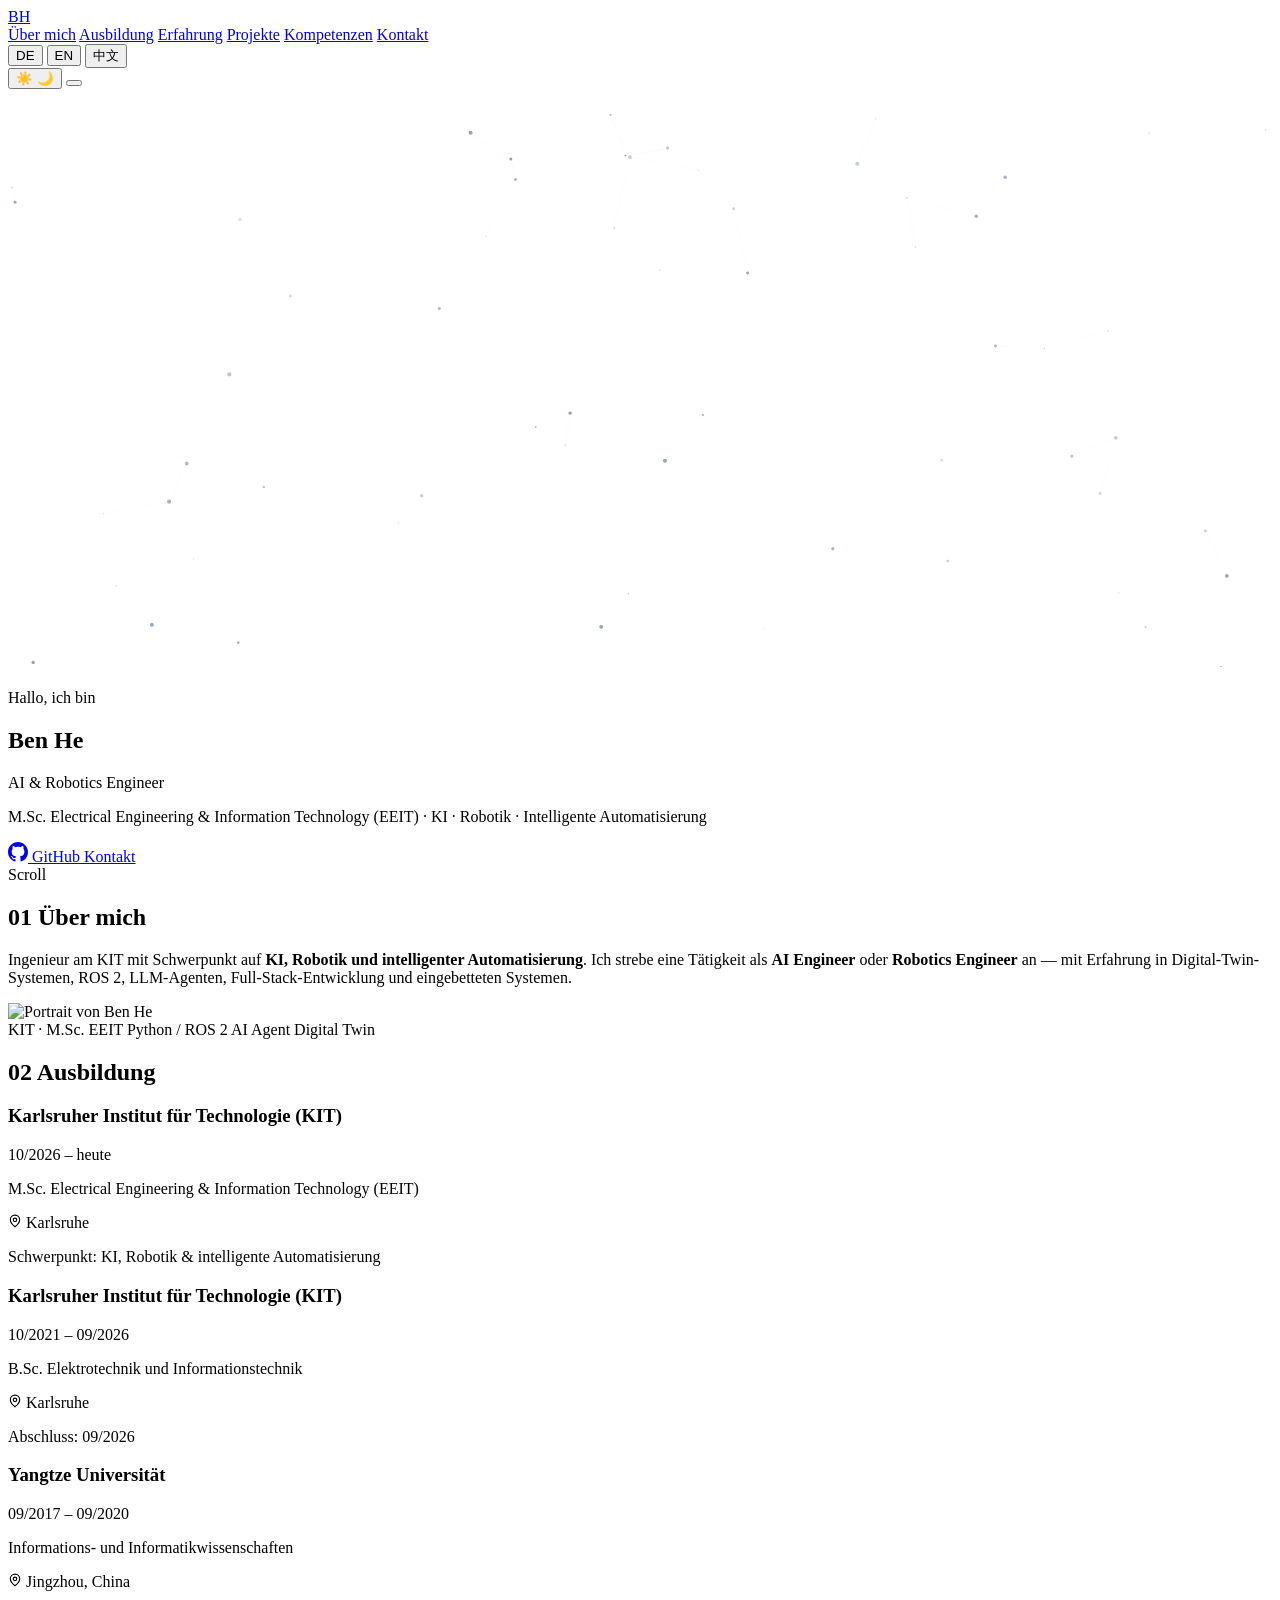
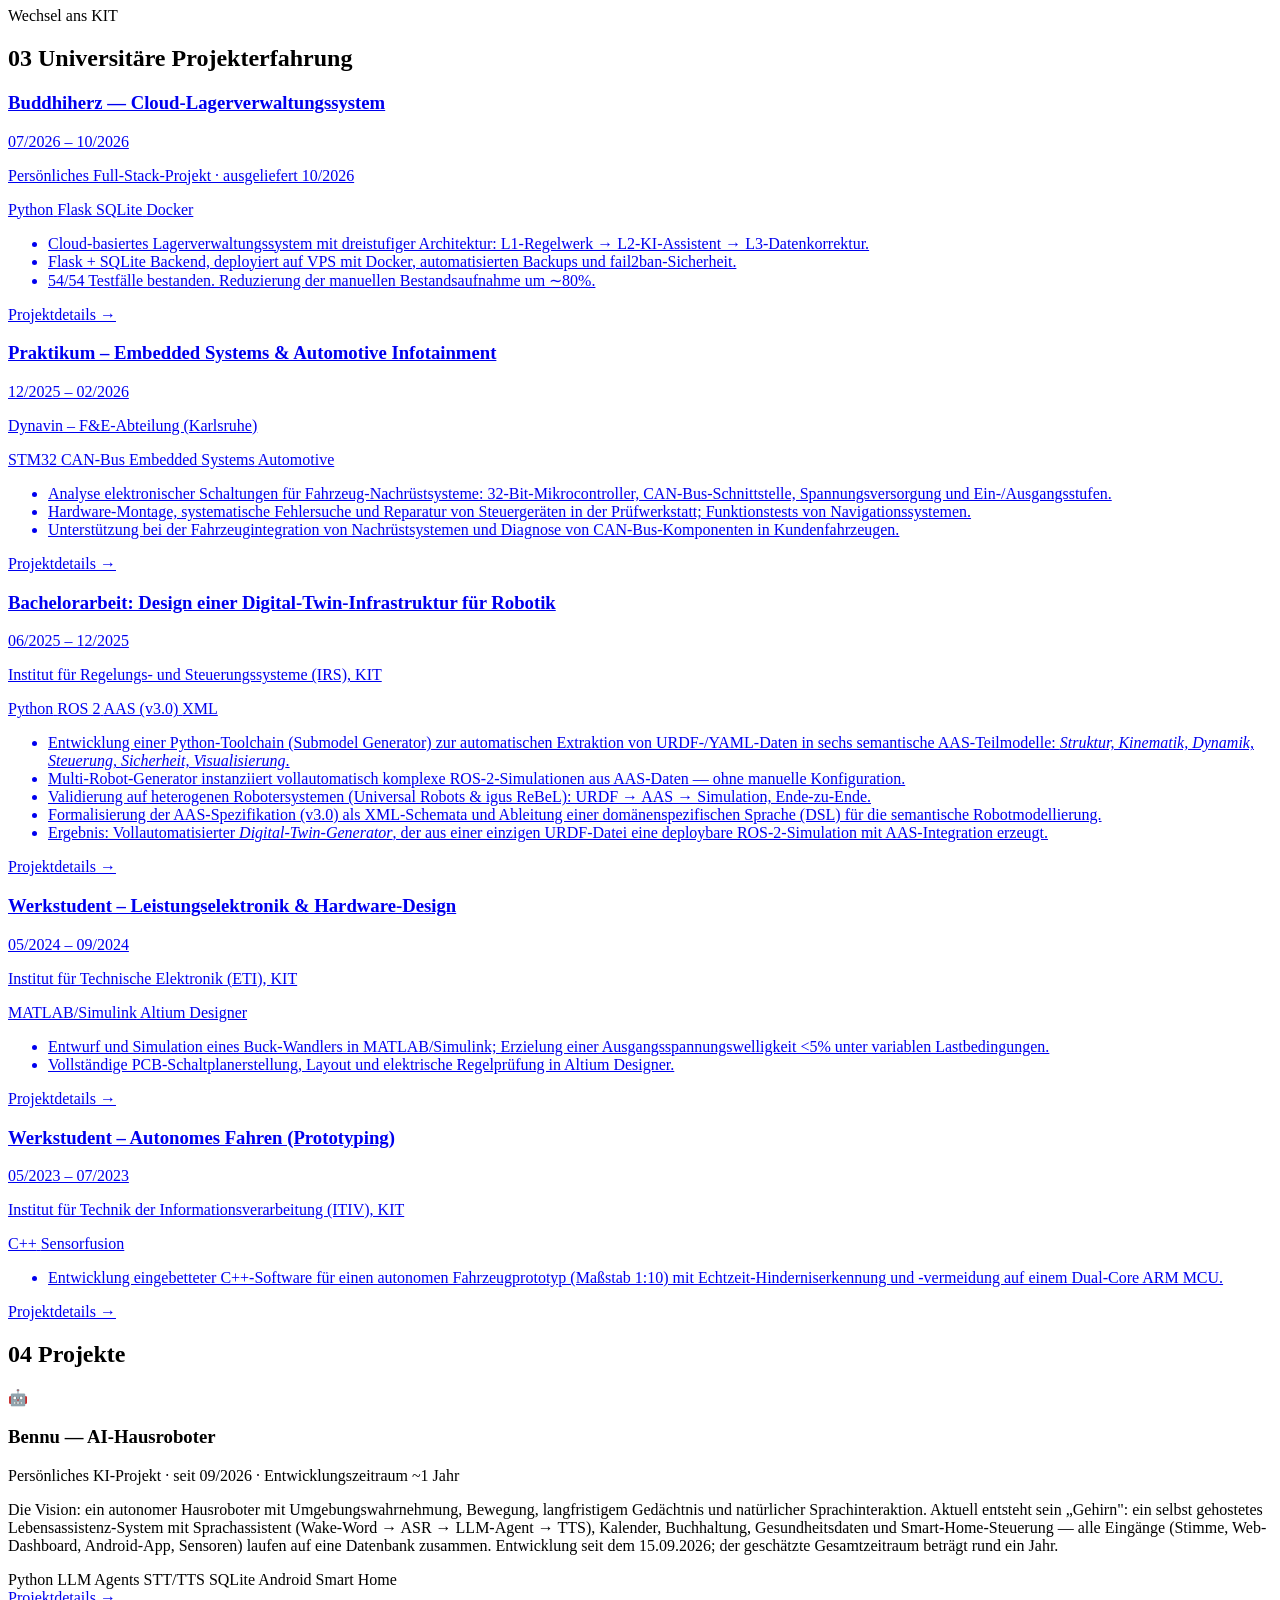
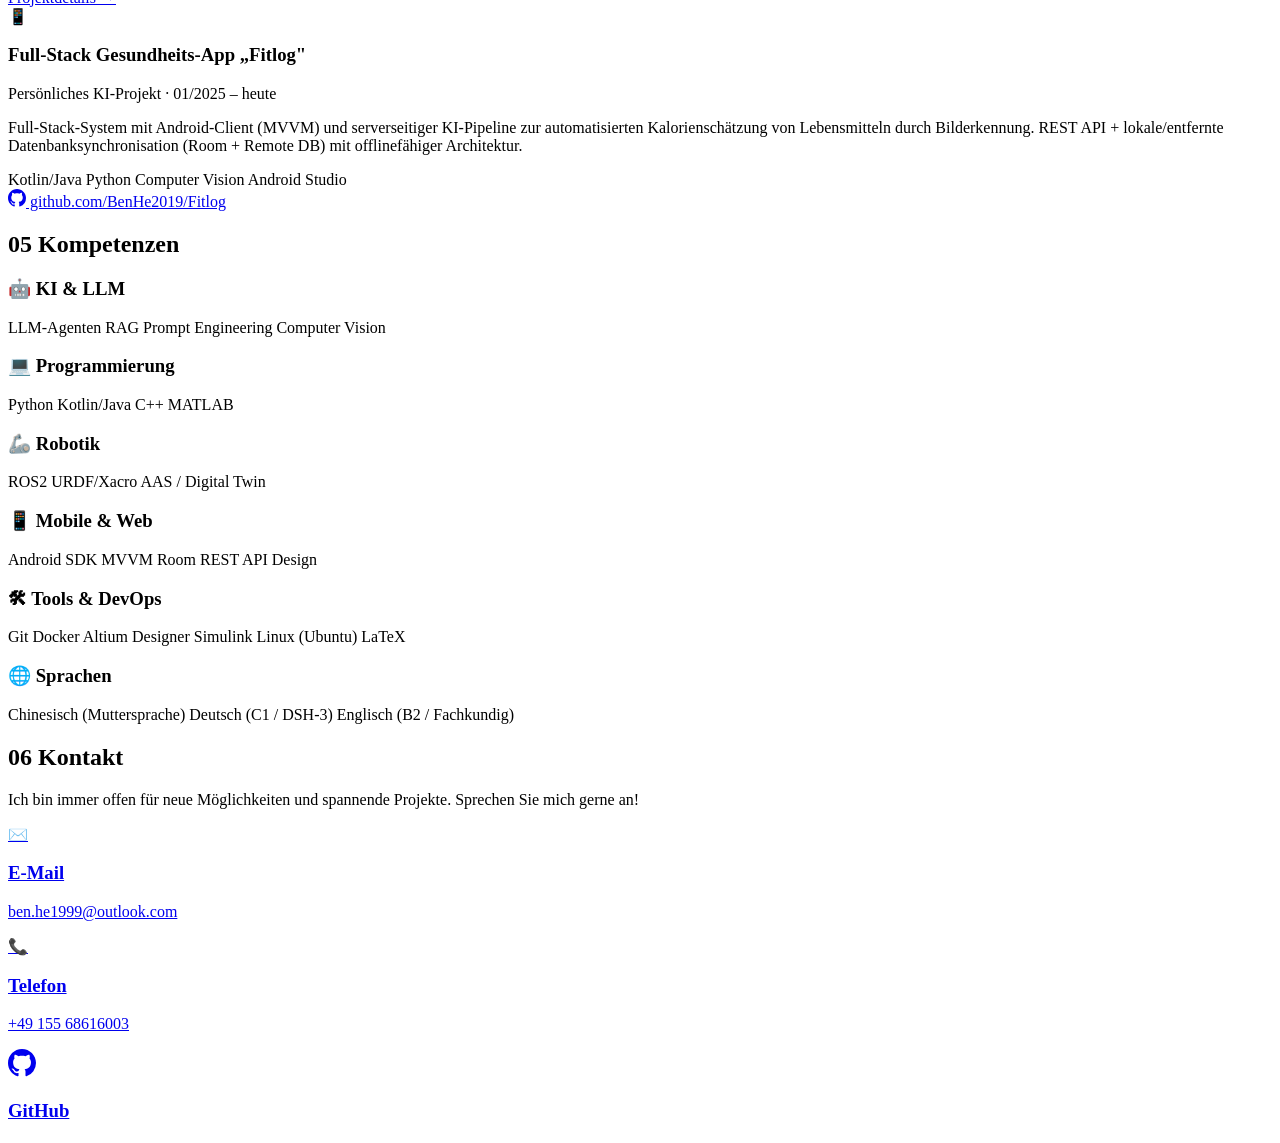
==== index.html @ b2108049 "feat: add Bennu detail page; embed diagrams as inline SVG (drop PNGs), tighten DE/EN labels" ====
<!DOCTYPE html>
<html lang="de" data-theme="light">
<head>
  <meta charset="UTF-8">
  <meta name="viewport" content="width=device-width, initial-scale=1.0">
  <meta name="description" data-i18n="meta-desc" content="Ben He — AI Engineer & Robotics Engineer. Elektrotechnik-Student am KIT mit Schwerpunkt auf KI, Robotik und intelligenter Automatisierung.">
  <title>Ben He | Portfolio</title>
  <link rel="icon" type="image/svg+xml" href="favicon.svg">
  <link rel="stylesheet" href="styles.css">
  <link rel="preconnect" href="https://fonts.googleapis.com">
  <link rel="preconnect" href="https://fonts.gstatic.com" crossorigin>
  <link href="https://fonts.googleapis.com/css2?family=Inter:wght@400;500;600;700;800&display=swap" rel="stylesheet">
</head>
<body>

  <!-- Scroll Progress Bar -->
  <div class="scroll-progress" id="scrollProgress" aria-hidden="true"></div>

  <!-- Navigation -->
  <header class="navbar" id="navbar" role="banner">
    <div class="container nav-container">
      <a href="#hero" class="nav-logo" data-i18n-aria="nav-home" aria-label="Zur Startseite">BH</a>
      <nav class="nav-links" id="navLinks" role="navigation" data-i18n-aria="nav-main" aria-label="Hauptnavigation">
        <a href="#about" data-section="about" data-i18n="nav-about">Über mich</a>
        <a href="#education" data-section="education" data-i18n="nav-edu">Ausbildung</a>
        <a href="#experience" data-section="experience" data-i18n="nav-exp">Erfahrung</a>
        <a href="#projects" data-section="projects" data-i18n="nav-proj">Projekte</a>
        <a href="#skills" data-section="skills" data-i18n="nav-skills">Kompetenzen</a>
        <a href="#contact" data-section="contact" data-i18n="nav-contact">Kontakt</a>
      </nav>
      <div class="nav-actions">
        <div class="lang-switcher" id="langSwitcher" role="radiogroup" aria-label="Sprache wählen">
          <button class="lang-option active" data-lang="de" aria-checked="true" role="radio">DE</button>
          <button class="lang-option" data-lang="en" aria-checked="false" role="radio">EN</button>
          <button class="lang-option" data-lang="zh" aria-checked="false" role="radio">中文</button>
        </div>
        <button class="theme-toggle" id="themeToggle" data-i18n-aria="theme-switch" aria-label="Design umschalten" title="Hell/Dunkel Modus">
          <span class="theme-icon-light">☀️</span>
          <span class="theme-icon-dark">🌙</span>
        </button>
        <button class="hamburger" id="hamburger" data-i18n-aria="menu-open" aria-label="Menü öffnen" aria-expanded="false">
          <span></span>
          <span></span>
          <span></span>
        </button>
      </div>
    </div>
  </header>

  <main>
    <!-- Hero Section -->
    <section class="hero" id="hero">
      <canvas class="hero-particles" id="heroParticles" aria-hidden="true"></canvas>
      <div class="hero-bg-gradient" aria-hidden="true"></div>
      <div class="container hero-content">
        <p class="hero-greeting" data-i18n="hero-greeting">Hallo, ich bin</p>
        <h1 class="hero-name">Ben He</h1>
        <p class="hero-title" id="heroTitle"></p>
        <p class="hero-subtitle" data-i18n="hero-subtitle">M.Sc. Electrical Engineering &amp; Information Technology (EEIT) · KI · Robotik · Intelligente Automatisierung</p>
        <div class="hero-cta">
          <a href="https://github.com/BenHe2019" target="_blank" rel="noopener" class="btn btn-primary">
            <svg class="btn-icon" width="20" height="20" viewBox="0 0 24 24" fill="currentColor"><path d="M12 0C5.37 0 0 5.37 0 12c0 5.31 3.435 9.795 8.205 11.385.6.105.825-.255.825-.57 0-.285-.015-1.23-.015-2.235-3.015.555-3.795-.735-4.035-1.41-.135-.345-.72-1.41-1.23-1.695-.42-.225-1.02-.78-.015-.795.945-.015 1.62.87 1.845 1.23 1.08 1.815 2.805 1.305 3.495.99.105-.78.42-1.305.765-1.605-2.67-.3-5.46-1.335-5.46-5.925 0-1.305.465-2.385 1.23-3.225-.12-.3-.54-1.53.12-3.18 0 0 1.005-.315 3.3 1.23.96-.27 1.98-.405 3-.405s2.04.135 3 .405c2.295-1.56 3.3-1.23 3.3-1.23.66 1.65.24 2.88.12 3.18.765.84 1.23 1.905 1.23 3.225 0 4.605-2.805 5.625-5.475 5.925.435.375.81 1.095.81 2.22 0 1.605-.015 2.895-.015 3.3 0 .315.225.69.825.57A12.02 12.02 0 0 0 24 12c0-6.63-5.37-12-12-12z"/></svg>
            GitHub
          </a>
          <a href="#contact" class="btn btn-outline" data-i18n="hero-cta">Kontakt</a>
        </div>
      </div>
      <div class="hero-scroll" aria-hidden="true">
        <span data-i18n="scroll">Scroll</span>
        <div class="scroll-indicator"></div>
      </div>
      <!-- smooth fade into the next section -->
      <div class="hero-fade" aria-hidden="true"></div>
    </section>

    <!-- About Section -->
    <section class="section" id="about">
      <div class="container">
        <h2 class="section-title"><span class="section-num">01</span> <span data-i18n="about-title">Über mich</span></h2>
        <div class="about-layout">
          <div class="about-content">
            <p data-i18n="about-text">
              Ingenieur am KIT mit Schwerpunkt auf
              <strong>KI, Robotik und intelligenter Automatisierung</strong>.
              Ich strebe eine Tätigkeit als <strong>AI Engineer</strong> oder <strong>Robotics Engineer</strong> an —
              mit Erfahrung in LLM-basierten Anwendungen, Computer Vision, ROS&nbsp;2 und Digital-Twin-Systemen.
            </p>
          </div>
          <aside class="about-photo-card" data-i18n-aria="about-photo" aria-label="Persönliche Vorstellung">
            <div class="photo-frame">
              <picture><source srcset="portrait.webp" type="image/webp"><img src="portrait.jpg" data-i18n-alt="portrait-alt" alt="Portrait von Ben He"></picture>
            </div>
            <div class="about-badges">
              <span class="tag tag-skill">KIT · M.Sc. EEIT</span>
              <span class="tag tag-skill">Python / ROS 2</span>
              <span class="tag tag-skill">AI Agent</span>
              <span class="tag tag-skill">Digital Twin</span>
            </div>
          </aside>
        </div>
      </div>
    </section>

    <!-- Education Section -->
    <section class="section section-alt" id="education">
      <div class="container">
        <h2 class="section-title"><span class="section-num">02</span> <span data-i18n="edu-title">Ausbildung</span></h2>
        <div class="timeline">
          <div class="timeline-item">
            <div class="timeline-marker"></div>
            <div class="timeline-card">
              <div class="timeline-header">
                <h3>Karlsruher Institut für Technologie (KIT)</h3>
                <span class="timeline-date">10/2026 – heute</span>
              </div>
              <p class="timeline-subtitle" data-i18n="edu-kit-msc-degree">M.Sc. Electrical Engineering &amp; Information Technology (EEIT)</p>
              <p class="timeline-location"><svg class="loc-pin" width="14" height="14" viewBox="0 0 24 24" fill="none" stroke="currentColor" stroke-width="2" stroke-linecap="round" stroke-linejoin="round" aria-hidden="true"><path d="M20 10c0 6-8 12-8 12s-8-6-8-12a8 8 0 0 1 16 0Z"/><circle cx="12" cy="10" r="3"/></svg> Karlsruhe</p>
              <p class="timeline-note" data-i18n="edu-kit-msc-note">Schwerpunkt: KI, Robotik &amp; intelligente Automatisierung</p>
            </div>
          </div>
          <div class="timeline-item">
            <div class="timeline-marker"></div>
            <div class="timeline-card">
              <div class="timeline-header">
                <h3>Karlsruher Institut für Technologie (KIT)</h3>
                <span class="timeline-date">10/2021 – 09/2026</span>
              </div>
              <p class="timeline-subtitle" data-i18n="edu-kit-degree">B.Sc. Elektrotechnik und Informationstechnik</p>
              <p class="timeline-location"><svg class="loc-pin" width="14" height="14" viewBox="0 0 24 24" fill="none" stroke="currentColor" stroke-width="2" stroke-linecap="round" stroke-linejoin="round" aria-hidden="true"><path d="M20 10c0 6-8 12-8 12s-8-6-8-12a8 8 0 0 1 16 0Z"/><circle cx="12" cy="10" r="3"/></svg> Karlsruhe</p>
              <p class="timeline-note" data-i18n="edu-kit-note">Abschluss: 09/2026</p>
            </div>
          </div>
          <div class="timeline-item">
            <div class="timeline-marker"></div>
            <div class="timeline-card">
              <div class="timeline-header">
                <h3>Yangtze Universität</h3>
                <span class="timeline-date">09/2017 – 09/2020</span>
              </div>
              <p class="timeline-subtitle" data-i18n="edu-yz-degree">Informations- und Informatikwissenschaften</p>
              <p class="timeline-location"><svg class="loc-pin" width="14" height="14" viewBox="0 0 24 24" fill="none" stroke="currentColor" stroke-width="2" stroke-linecap="round" stroke-linejoin="round" aria-hidden="true"><path d="M20 10c0 6-8 12-8 12s-8-6-8-12a8 8 0 0 1 16 0Z"/><circle cx="12" cy="10" r="3"/></svg> Jingzhou, China</p>
              <p class="timeline-note" data-i18n="edu-yz-note">Wechsel ans KIT</p>
            </div>
          </div>
        </div>
      </div>
    </section>

    <!-- Experience Section -->
    <section class="section" id="experience">
      <div class="container">
        <h2 class="section-title"><span class="section-num">03</span> <span data-i18n="exp-title">Erfahrung</span></h2>
        <div class="exp-grid">
          <!-- Buddhiherz -->
          <article class="exp-card">
            <a href="buddhiherz.html" class="exp-card-link" aria-label="Buddhiherz Cloud-Lagerverwaltungssystem – Details">
            <div class="exp-card-header">
              <h3 data-i18n="exp-buddhiherz-title">Buddhiherz — Cloud-Lagerverwaltungssystem</h3>
              <span class="exp-date">07/2026 – 10/2026</span>
            </div>
            <p class="exp-company" data-i18n="exp-buddhiherz-company">Persönliches Full-Stack-Projekt · ausgeliefert 10/2026</p>
            <div class="exp-tags">
              <span class="tag">Python</span>
              <span class="tag">Flask</span>
              <span class="tag">SQLite</span>
              <span class="tag">Docker</span>
            </div>
            <ul class="exp-details">
              <li data-i18n="exp-buddhiherz-1">Cloud-basiertes Lagerverwaltungssystem mit dreistufiger Architektur: L1-Regelwerk → L2-KI-Assistent → L3-Datenkorrektur.</li>
              <li data-i18n="exp-buddhiherz-2">Flask + SQLite Backend, deployiert auf VPS mit Docker, automatisierten Backups und fail2ban-Sicherheit.</li>
              <li data-i18n="exp-buddhiherz-3">54/54 Testfälle bestanden. Reduzierung der manuellen Bestandsaufnahme um ∼80%.</li>
            </ul>
            <span class="exp-card-more" data-i18n="exp-buddhiherz-more">Projektdetails →</span>
            </a>
          </article>
          <!-- Praktikum Dynavin -->
          <article class="exp-card">
            <a href="praktikum.html" class="exp-card-link" aria-label="Praktikum: CAN-Bus-Interface für Fahrzeug-Infotainment – Details">
              <div class="exp-card-header">
                <h3 data-i18n="exp-praktikum-title">Praktikum – Embedded Systems &amp; Automotive Infotainment</h3>
                <span class="exp-date">12/2025 – 02/2026</span>
              </div>
              <p class="exp-company" data-i18n="exp-praktikum-company">Dynavin – F&amp;E-Abteilung (Karlsruhe)</p>
              <div class="exp-tags">
                <span class="tag">STM32</span>
                <span class="tag">CAN-Bus</span>
                <span class="tag">Embedded Systems</span>
                <span class="tag">Automotive</span>
              </div>
              <ul class="exp-details">
                <li data-i18n="exp-praktikum-1">Analyse elektronischer Schaltungen für Fahrzeug-Nachrüstsysteme: 32-Bit-Mikrocontroller, CAN-Bus-Schnittstelle, Spannungsversorgung und Ein-/Ausgangsstufen.</li>
                <li data-i18n="exp-praktikum-2">Hardware-Montage, systematische Fehlersuche und Reparatur von Steuergeräten in der Prüfwerkstatt; Funktionstests von Navigationssystemen.</li>
                <li data-i18n="exp-praktikum-3">Unterstützung bei der Fahrzeugintegration von Nachrüstsystemen und Diagnose von CAN-Bus-Komponenten in Kundenfahrzeugen.</li>
              </ul>
              <span class="exp-card-more" data-i18n="exp-praktikum-more">Projektdetails →</span>
            </a>
          </article>
          <!-- Bachelor Thesis -->
          <article class="exp-card">
            <a href="bachelorarbeit.html" class="exp-card-link" aria-label="Bachelorarbeit: Digital-Twin-Infrastruktur – Details">
              <div class="exp-card-header">
                <h3 data-i18n="exp-thesis-title">Bachelorarbeit: Design einer Digital-Twin-Infrastruktur für Robotik</h3>
                <span class="exp-date">06/2025 – 12/2025</span>
              </div>
              <p class="exp-company">Institut für Regelungs- und Steuerungssysteme (IRS), KIT</p>
              <div class="exp-tags">
                <span class="tag">Python</span>
                <span class="tag">ROS 2</span>
                <span class="tag">AAS (v3.0)</span>
                <span class="tag">XML</span>
              </div>
              <ul class="exp-details">
                <li data-i18n="exp-thesis-1">Entwicklung einer Python-Toolchain (Submodel Generator) zur automatischen Extraktion von URDF-/YAML-Daten in sechs semantische AAS-Teilmodelle: <em>Struktur, Kinematik, Dynamik, Steuerung, Sicherheit, Visualisierung</em>.</li>
                <li data-i18n="exp-thesis-2">Multi-Robot-Generator instanziiert vollautomatisch komplexe ROS-2-Simulationen aus AAS-Daten — ohne manuelle Konfiguration.</li>
                <li data-i18n="exp-thesis-3">Validierung auf heterogenen Robotersystemen (Universal Robots &amp; igus ReBeL): URDF → AAS → Simulation, Ende-zu-Ende.</li>
                <li data-i18n="exp-thesis-4">Formalisierung der AAS-Spezifikation (v3.0) als XML-Schemata und Ableitung einer domänenspezifischen Sprache (DSL) für die semantische Robotmodellierung.</li>
                <li data-i18n="exp-thesis-5">Ergebnis: Vollautomatisierter <em>Digital-Twin-Generator</em>, der aus einer einzigen URDF-Datei eine deploybare ROS-2-Simulation mit AAS-Integration erzeugt.</li>
              </ul>
              <span class="exp-card-more" data-i18n="exp-thesis-more">Projektdetails →</span>
            </a>
          </article>
          <!-- ETI -->
          <article class="exp-card">
            <a href="power-electronics.html" class="exp-card-link" aria-label="Leistungselektronik & Hardware-Design – Details">
              <div class="exp-card-header">
                <h3 data-i18n="exp-eti-title">Werkstudent – Leistungselektronik &amp; Hardware-Design</h3>
                <span class="exp-date">05/2024 – 09/2024</span>
              </div>
              <p class="exp-company">Institut für Technische Elektronik (ETI), KIT</p>
              <div class="exp-tags">
                <span class="tag">MATLAB/Simulink</span>
                <span class="tag">Altium Designer</span>
              </div>
              <ul class="exp-details">
                <li data-i18n="exp-eti-1">Entwurf und Simulation eines Buck-Wandlers in MATLAB/Simulink; Erzielung einer Ausgangsspannungswelligkeit &lt;5% unter variablen Lastbedingungen.</li>
                <li data-i18n="exp-eti-2">Vollständige PCB-Schaltplanerstellung, Layout und elektrische Regelprüfung in Altium Designer.</li>
              </ul>
              <span class="exp-card-more" data-i18n="exp-eti-more">Projektdetails →</span>
            </a>
          </article>
          <!-- ITIV -->
          <article class="exp-card">
            <a href="pit-autopilot.html" class="exp-card-link" aria-label="Werkstudent – Autonomes Fahren (Prototyping) – Details">
              <div class="exp-card-header">
                <h3 data-i18n="exp-itiv-title">Werkstudent – Autonomes Fahren (Prototyping)</h3>
                <span class="exp-date">05/2023 – 07/2023</span>
              </div>
              <p class="exp-company">Institut für Technik der Informationsverarbeitung (ITIV), KIT</p>
              <div class="exp-tags">
                <span class="tag">C++</span>
                <span class="tag" data-i18n="exp-itiv-tag">Sensorfusion</span>
              </div>
              <ul class="exp-details">
                <li data-i18n="exp-itiv-1">Entwicklung eingebetteter C++-Software für einen autonomen Fahrzeugprototyp (Maßstab 1:10) mit Echtzeit-Hinderniserkennung und -vermeidung auf einem Dual-Core ARM MCU.</li>
              </ul>
              <span class="exp-card-more" data-i18n="exp-itiv-more">Projektdetails →</span>
            </a>
          </article>
        </div>
      </div>
    </section>

    <!-- Projects Section -->
    <section class="section section-alt" id="projects">
      <div class="container">
        <h2 class="section-title"><span class="section-num">04</span> <span data-i18n="proj-title">Projekte</span></h2>
        <div class="projects-grid">

          <article class="project-card">
            <div class="project-icon">🤖</div>
            <h3 data-i18n="proj-bennu-title">Bennu — AI-Hausroboter</h3>
            <p class="project-meta" data-i18n="proj-bennu-meta">Persönliches KI-Projekt · seit 09/2026 · Entwicklungszeitraum ~1 Jahr</p>
            <p class="project-desc" data-i18n="proj-bennu-desc">Die Vision: ein autonomer Hausroboter mit Umgebungswahrnehmung, Bewegung, langfristigem Gedächtnis und natürlicher Sprachinteraktion. Aktuell entsteht sein „Gehirn": ein selbst gehostetes Lebensassistenz-System mit Sprachassistent (Wake-Word → ASR → LLM-Agent → TTS), Kalender, Buchhaltung, Gesundheitsdaten und Smart-Home-Steuerung — alle Eingänge (Stimme, Web-Dashboard, Android-App, Sensoren) laufen auf eine Datenbank zusammen. Entwicklung seit dem 15.09.2026; der geschätzte Gesamtzeitraum beträgt rund ein Jahr.</p>
            <div class="project-tags">
              <span class="tag">Python</span>
              <span class="tag">LLM Agents</span>
              <span class="tag">STT/TTS</span>
              <span class="tag">SQLite</span>
              <span class="tag">Android</span>
              <span class="tag">Smart Home</span>
            </div>
            <a href="bennu.html" class="project-link">
              <span data-i18n="proj-bennu-more">Projektdetails →</span>
            </a>
          </article>

          <article class="project-card">
            <div class="project-icon">📱</div>
            <h3 data-i18n="proj-fitlog-title">Full-Stack Gesundheits-App „Fitlog"</h3>
            <p class="project-meta" data-i18n="proj-fitlog-meta">Persönliches KI-Projekt · 01/2025 – heute</p>
            <p class="project-desc" data-i18n="proj-fitlog-desc">Full-Stack-System mit Android-Client (MVVM) und serverseitiger KI-Pipeline zur automatisierten Kalorienschätzung von Lebensmitteln durch Bilderkennung. REST API + lokale/entfernte Datenbanksynchronisation (Room + Remote DB) mit offlinefähiger Architektur.</p>
            <div class="project-tags">
              <span class="tag">Kotlin/Java</span>
              <span class="tag">Python</span>
              <span class="tag">Computer Vision</span>
              <span class="tag">Android Studio</span>
            </div>
            <a href="https://github.com/BenHe2019/Fitlog" target="_blank" rel="noopener" class="project-link">
              <svg width="18" height="18" viewBox="0 0 24 24" fill="currentColor"><path d="M12 0C5.37 0 0 5.37 0 12c0 5.31 3.435 9.795 8.205 11.385.6.105.825-.255.825-.57 0-.285-.015-1.23-.015-2.235-3.015.555-3.795-.735-4.035-1.41-.135-.345-.72-1.41-1.23-1.695-.42-.225-1.02-.78-.015-.795.945-.015 1.62.87 1.845 1.23 1.08 1.815 2.805 1.305 3.495.99.105-.78.42-1.305.765-1.605-2.67-.3-5.46-1.335-5.46-5.925 0-1.305.465-2.385 1.23-3.225-.12-.3-.54-1.53.12-3.18 0 0 1.005-.315 3.3 1.23.96-.27 1.98-.405 3-.405s2.04.135 3 .405c2.295-1.56 3.3-1.23 3.3-1.23.66 1.65.24 2.88.12 3.18.765.84 1.23 1.905 1.23 3.225 0 4.605-2.805 5.625-5.475 5.925.435.375.81 1.095.81 2.22 0 1.605-.015 2.895-.015 3.3 0 .315.225.69.825.57A12.02 12.02 0 0 0 24 12c0-6.63-5.37-12-12-12z"/></svg>
              github.com/BenHe2019/Fitlog
            </a>
          </article>
        </div>
      </div>
    </section>

    <!-- Skills Section -->
    <section class="section" id="skills">
      <div class="container">
        <h2 class="section-title"><span class="section-num">05</span> <span data-i18n="skills-title">Kompetenzen</span></h2>
        <div class="skills-grid">
          <div class="skill-group">
            <h3 data-i18n="skills-ai">🤖 KI &amp; LLM</h3>
            <div class="skill-tags">
              <span class="tag tag-skill">LLM-Agenten</span>
              <span class="tag tag-skill">RAG</span>
              <span class="tag tag-skill">Prompt Engineering</span>
              <span class="tag tag-skill">Computer Vision</span>
            </div>
          </div>
          <div class="skill-group">
            <h3 data-i18n="skills-prog">💻 Programmierung</h3>
            <div class="skill-tags">
              <span class="tag tag-skill">Python</span>
              <span class="tag tag-skill">Kotlin/Java</span>
              <span class="tag tag-skill">C++</span>
              <span class="tag tag-skill">MATLAB</span>
            </div>
          </div>
          <div class="skill-group">
            <h3 data-i18n="skills-robo">🦾 Robotik</h3>
            <div class="skill-tags">
              <span class="tag tag-skill">ROS2</span>
              <span class="tag tag-skill">URDF/Xacro</span>
              <span class="tag tag-skill">AAS / Digital Twin</span>
            </div>
          </div>
          <div class="skill-group">
            <h3 data-i18n="skills-mobile">📱 Mobile &amp; Web</h3>
            <div class="skill-tags">
              <span class="tag tag-skill">Android SDK</span>
              <span class="tag tag-skill">MVVM</span>
              <span class="tag tag-skill">Room</span>
              <span class="tag tag-skill">REST API Design</span>
            </div>
          </div>
          <div class="skill-group">
            <h3 data-i18n="skills-tools">🛠 Tools &amp; DevOps</h3>
            <div class="skill-tags">
              <span class="tag tag-skill">Git</span>
              <span class="tag tag-skill">Docker</span>
              <span class="tag tag-skill">Altium Designer</span>
              <span class="tag tag-skill">Simulink</span>
              <span class="tag tag-skill">Linux (Ubuntu)</span>
              <span class="tag tag-skill">LaTeX</span>
            </div>
          </div>
          <div class="skill-group">
            <h3 data-i18n="skills-lang">🌐 Sprachen</h3>
            <div class="skill-tags">
              <span class="tag tag-skill" data-i18n="lang-zh">Chinesisch (Muttersprache)</span>
              <span class="tag tag-skill" data-i18n="lang-de">Deutsch (C1 / DSH-3)</span>
              <span class="tag tag-skill" data-i18n="lang-en">Englisch (B2 / Fachkundig)</span>
            </div>
          </div>
        </div>
      </div>
    </section>



    <!-- Contact Section -->
    <section class="section" id="contact">
      <div class="container">
        <h2 class="section-title"><span class="section-num">06</span> <span data-i18n="contact-title">Kontakt</span></h2>
        <p class="contact-intro" data-i18n="contact-intro">Ich bin immer offen für neue Möglichkeiten und spannende Projekte. Sprechen Sie mich gerne an!</p>
        <div class="contact-grid">
          <a href="mailto:ben.he1999@outlook.com" class="contact-card">
            <div class="contact-icon">✉️</div>
            <h3 data-i18n="contact-email">E-Mail</h3>
            <p>ben.he1999@outlook.com</p>
          </a>
          <a href="tel:+4915568616003" class="contact-card">
            <div class="contact-icon">📞</div>
            <h3 data-i18n="contact-phone">Telefon</h3>
            <p>+49 155 68616003</p>
          </a>
          <a href="https://github.com/BenHe2019" target="_blank" rel="noopener" class="contact-card">
            <div class="contact-icon">
              <svg width="28" height="28" viewBox="0 0 24 24" fill="currentColor"><path d="M12 0C5.37 0 0 5.37 0 12c0 5.31 3.435 9.795 8.205 11.385.6.105.825-.255.825-.57 0-.285-.015-1.23-.015-2.235-3.015.555-3.795-.735-4.035-1.41-.135-.345-.72-1.41-1.23-1.695-.42-.225-1.02-.78-.015-.795.945-.015 1.62.87 1.845 1.23 1.08 1.815 2.805 1.305 3.495.99.105-.78.42-1.305.765-1.605-2.67-.3-5.46-1.335-5.46-5.925 0-1.305.465-2.385 1.23-3.225-.12-.3-.54-1.53.12-3.18 0 0 1.005-.315 3.3 1.23.96-.27 1.98-.405 3-.405s2.04.135 3 .405c2.295-1.56 3.3-1.23 3.3-1.23.66 1.65.24 2.88.12 3.18.765.84 1.23 1.905 1.23 3.225 0 4.605-2.805 5.625-5.475 5.925.435.375.81 1.095.81 2.22 0 1.605-.015 2.895-.015 3.3 0 .315.225.69.825.57A12.02 12.02 0 0 0 24 12c0-6.63-5.37-12-12-12z"/></svg>
            </div>
            <h3>GitHub</h3>
            <p>github.com/BenHe2019</p>
          </a>
          <div class="contact-card">
            <div class="contact-icon"><svg width="26" height="26" viewBox="0 0 24 24" fill="none" stroke="currentColor" stroke-width="2" stroke-linecap="round" stroke-linejoin="round" aria-hidden="true"><path d="M20 10c0 6-8 12-8 12s-8-6-8-12a8 8 0 0 1 16 0Z"/><circle cx="12" cy="10" r="3"/></svg></div>
            <h3 data-i18n="contact-loc">Standort</h3>
            <p data-i18n="contact-loc-val">Karlsruhe, Deutschland</p>
          </div>
        </div>
      </div>
    </section>
  </main>

  <!-- Footer -->
  <footer class="footer">
    <div class="container footer-content">
      <p data-i18n="footer-text">&copy; 2026 Ben He. Alle Rechte vorbehalten.</p>
      <a href="#hero" class="back-to-top" data-i18n-aria="back-top" aria-label="Zurück nach oben">↑</a>
    </div>
  </footer>

  <script src="script.js"></script>
</body>
</html>
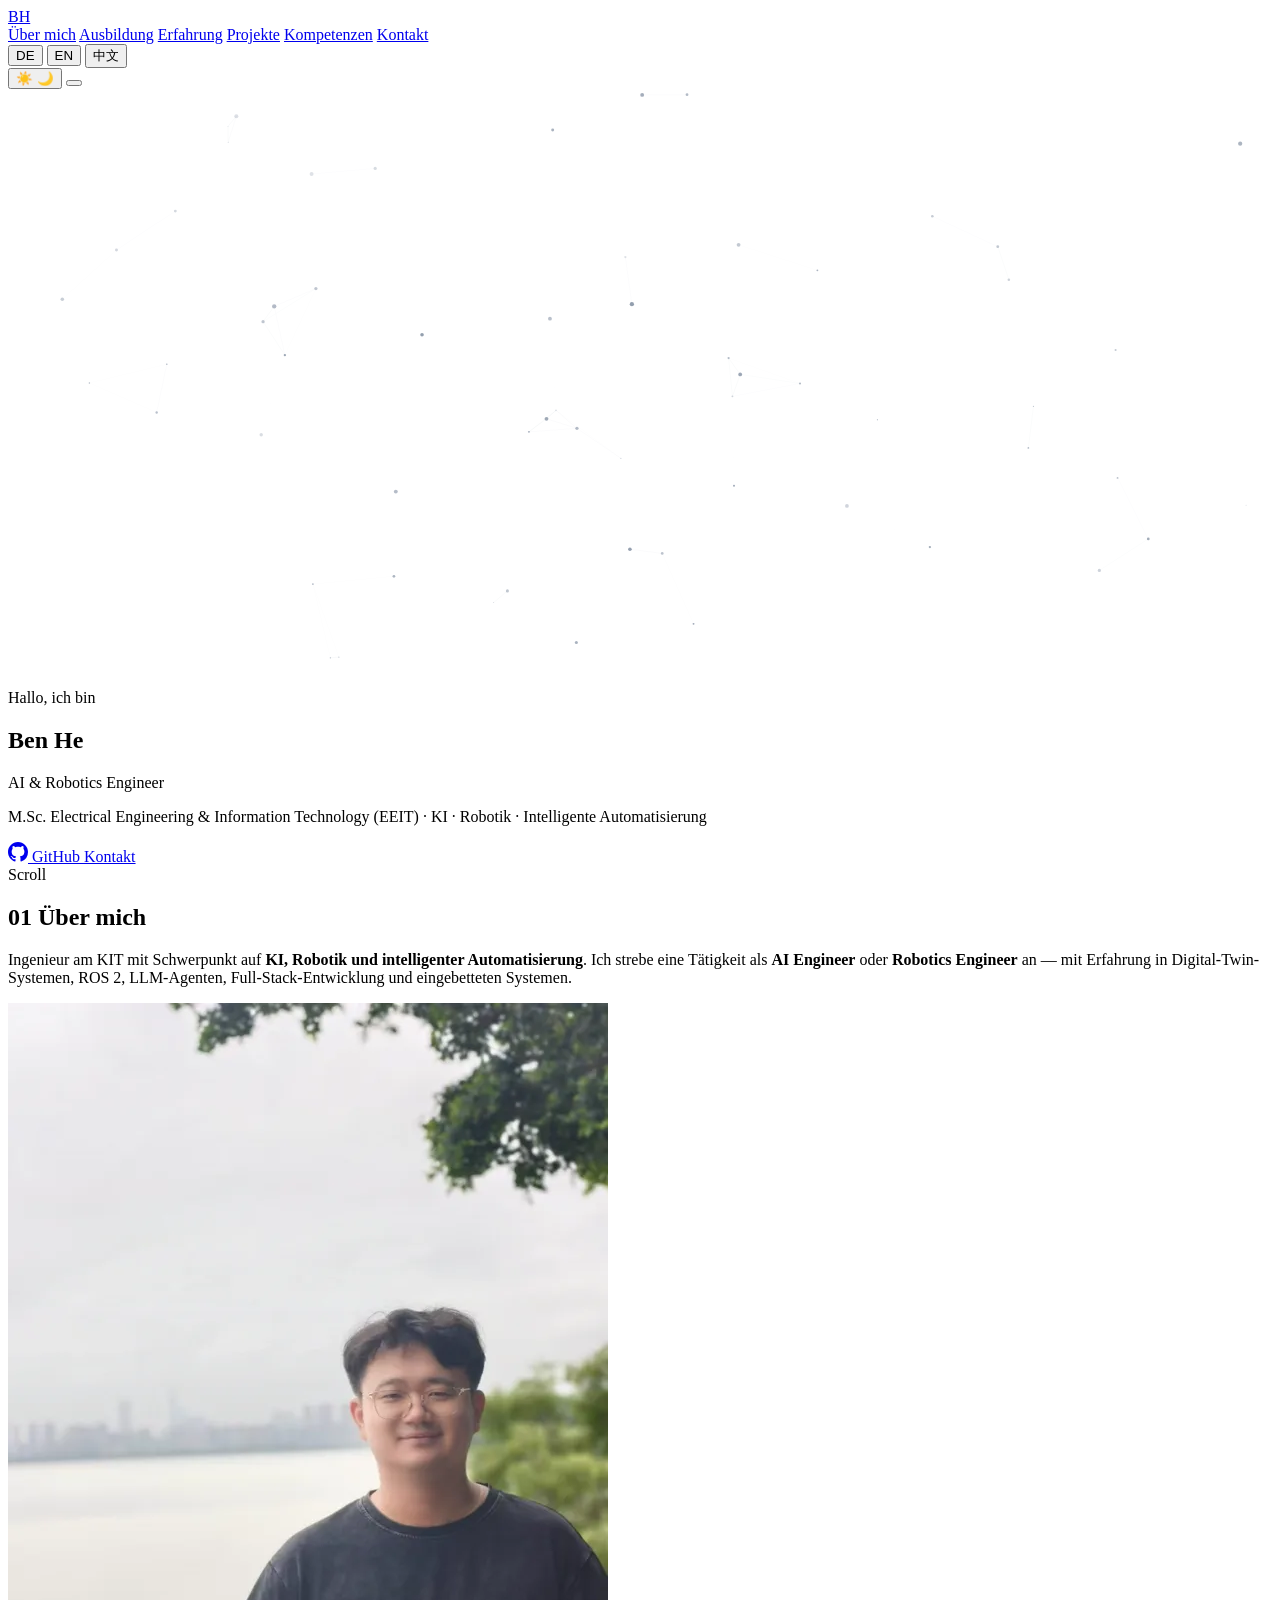
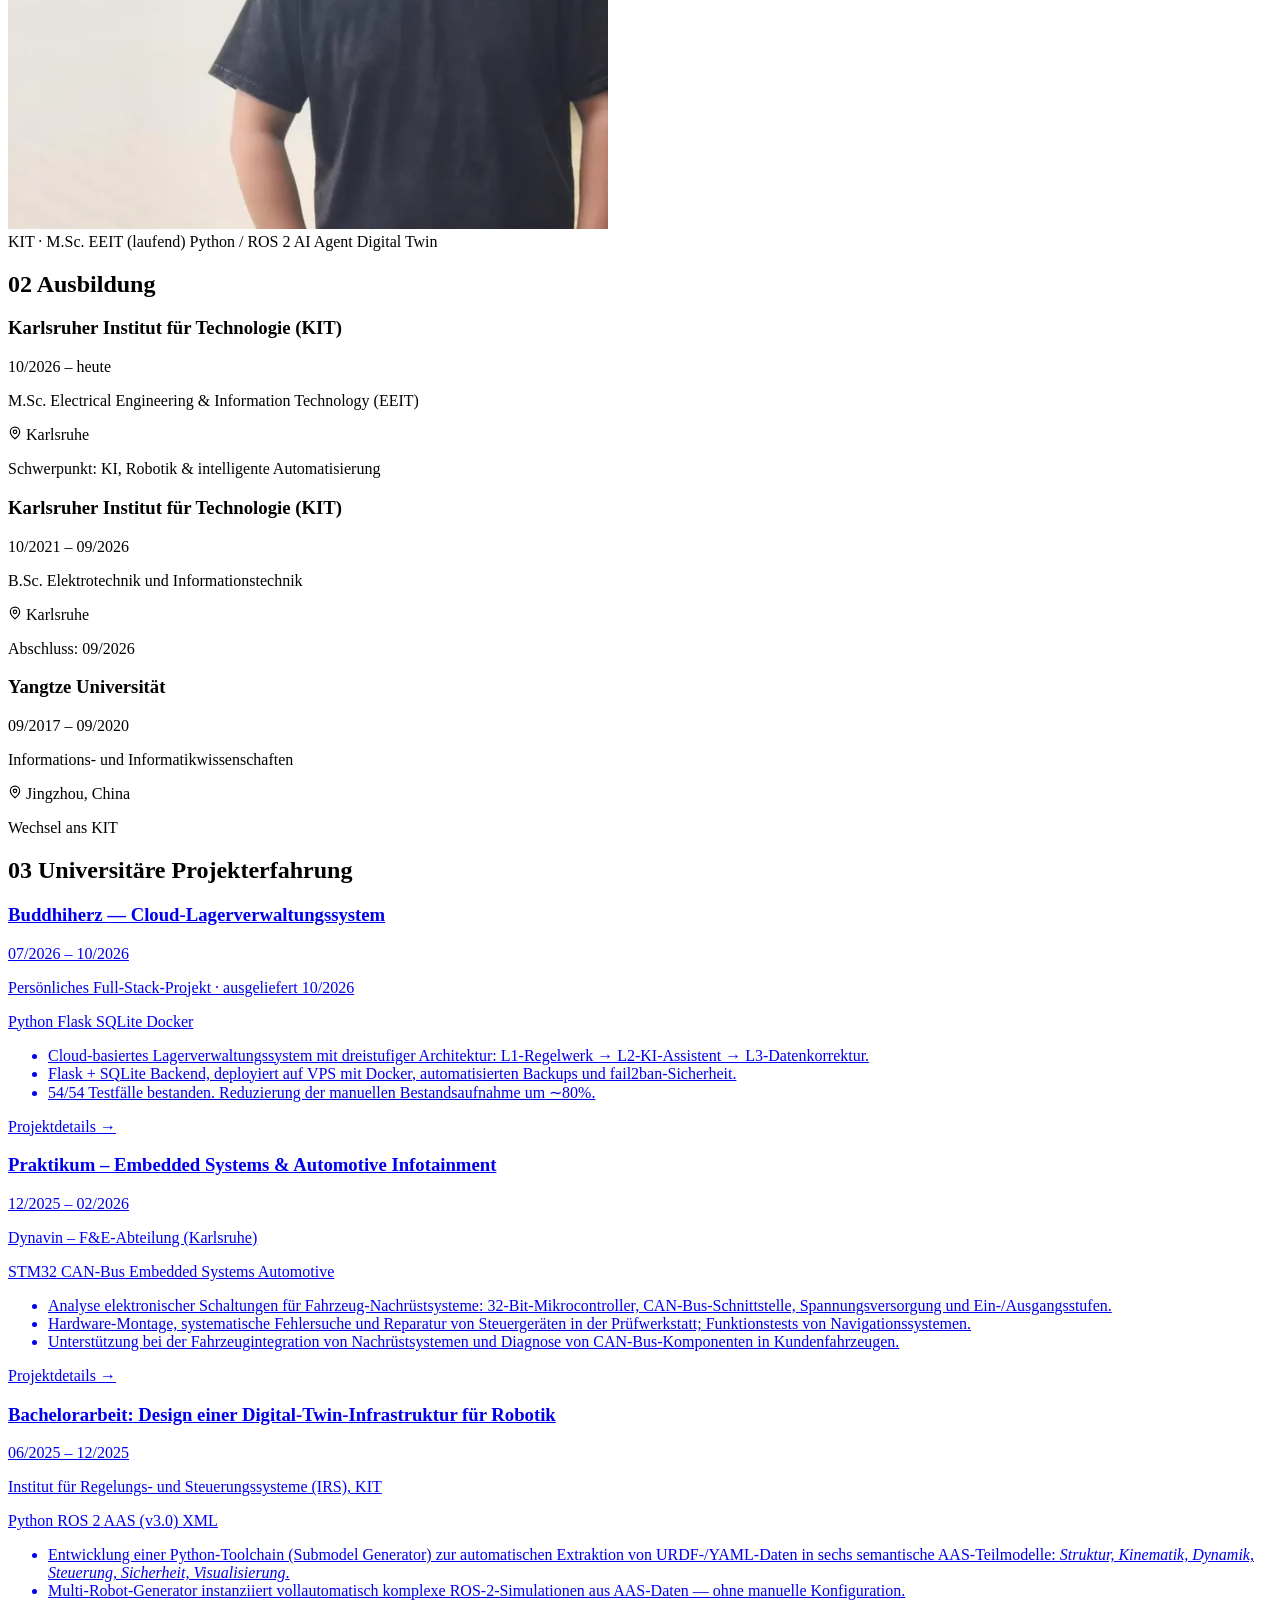
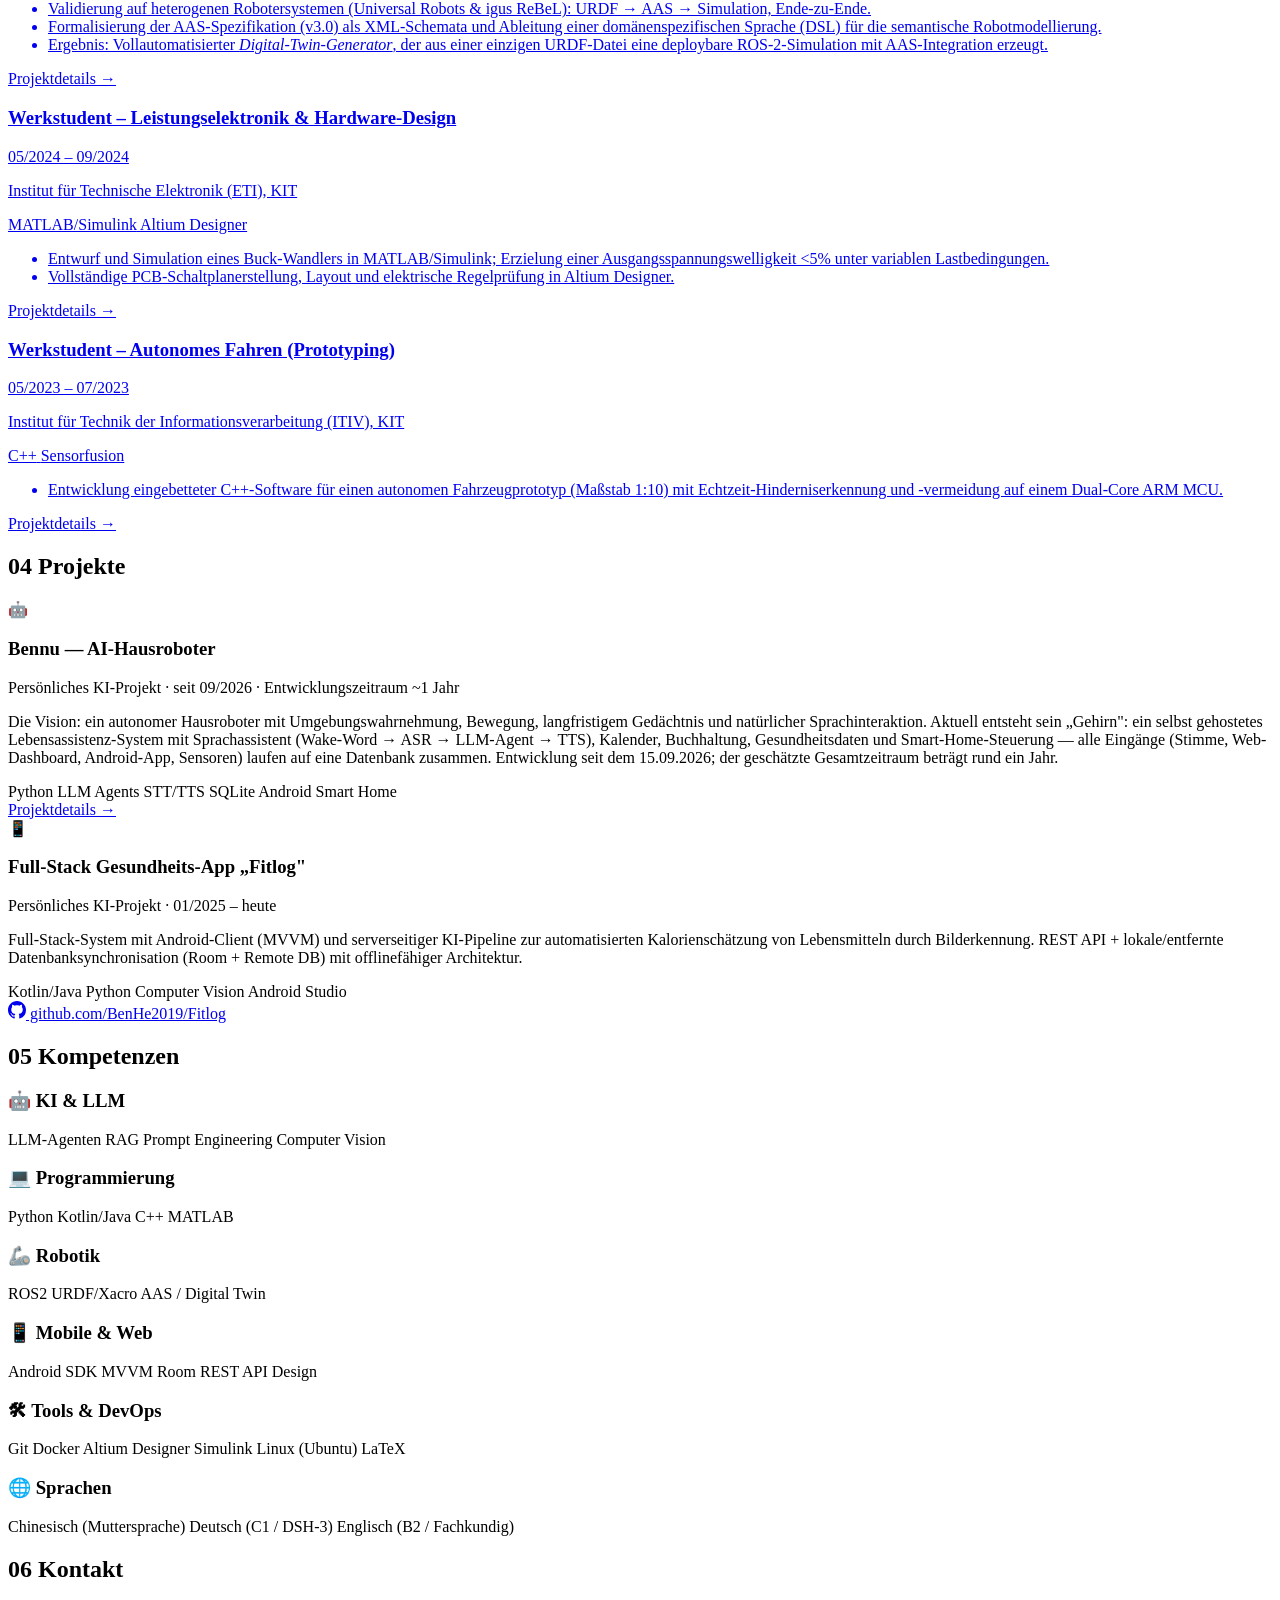
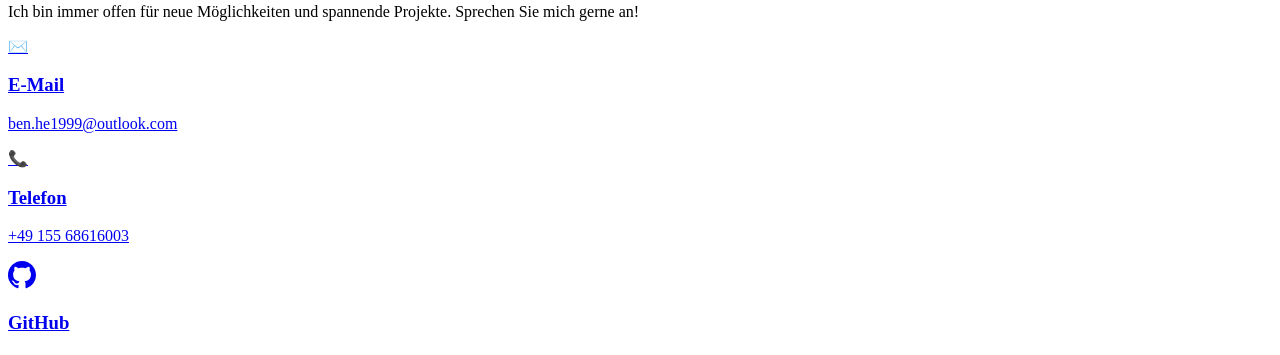
==== commit 954fd5f7: "fix: level photo horizon + shift subject right-down; label M.Sc. as in progress (trilingual)" ====
--- a/index.html
+++ b/index.html
@@ -91,7 +91,7 @@
               <picture><source srcset="portrait.webp" type="image/webp"><img src="portrait.jpg" data-i18n-alt="portrait-alt" alt="Portrait von Ben He"></picture>
             </div>
             <div class="about-badges">
-              <span class="tag tag-skill">KIT · M.Sc. EEIT</span>
+              <span class="tag tag-skill" data-i18n="about-tag-msc">KIT · M.Sc. EEIT (laufend)</span>
               <span class="tag tag-skill">Python / ROS 2</span>
               <span class="tag tag-skill">AI Agent</span>
               <span class="tag tag-skill">Digital Twin</span>
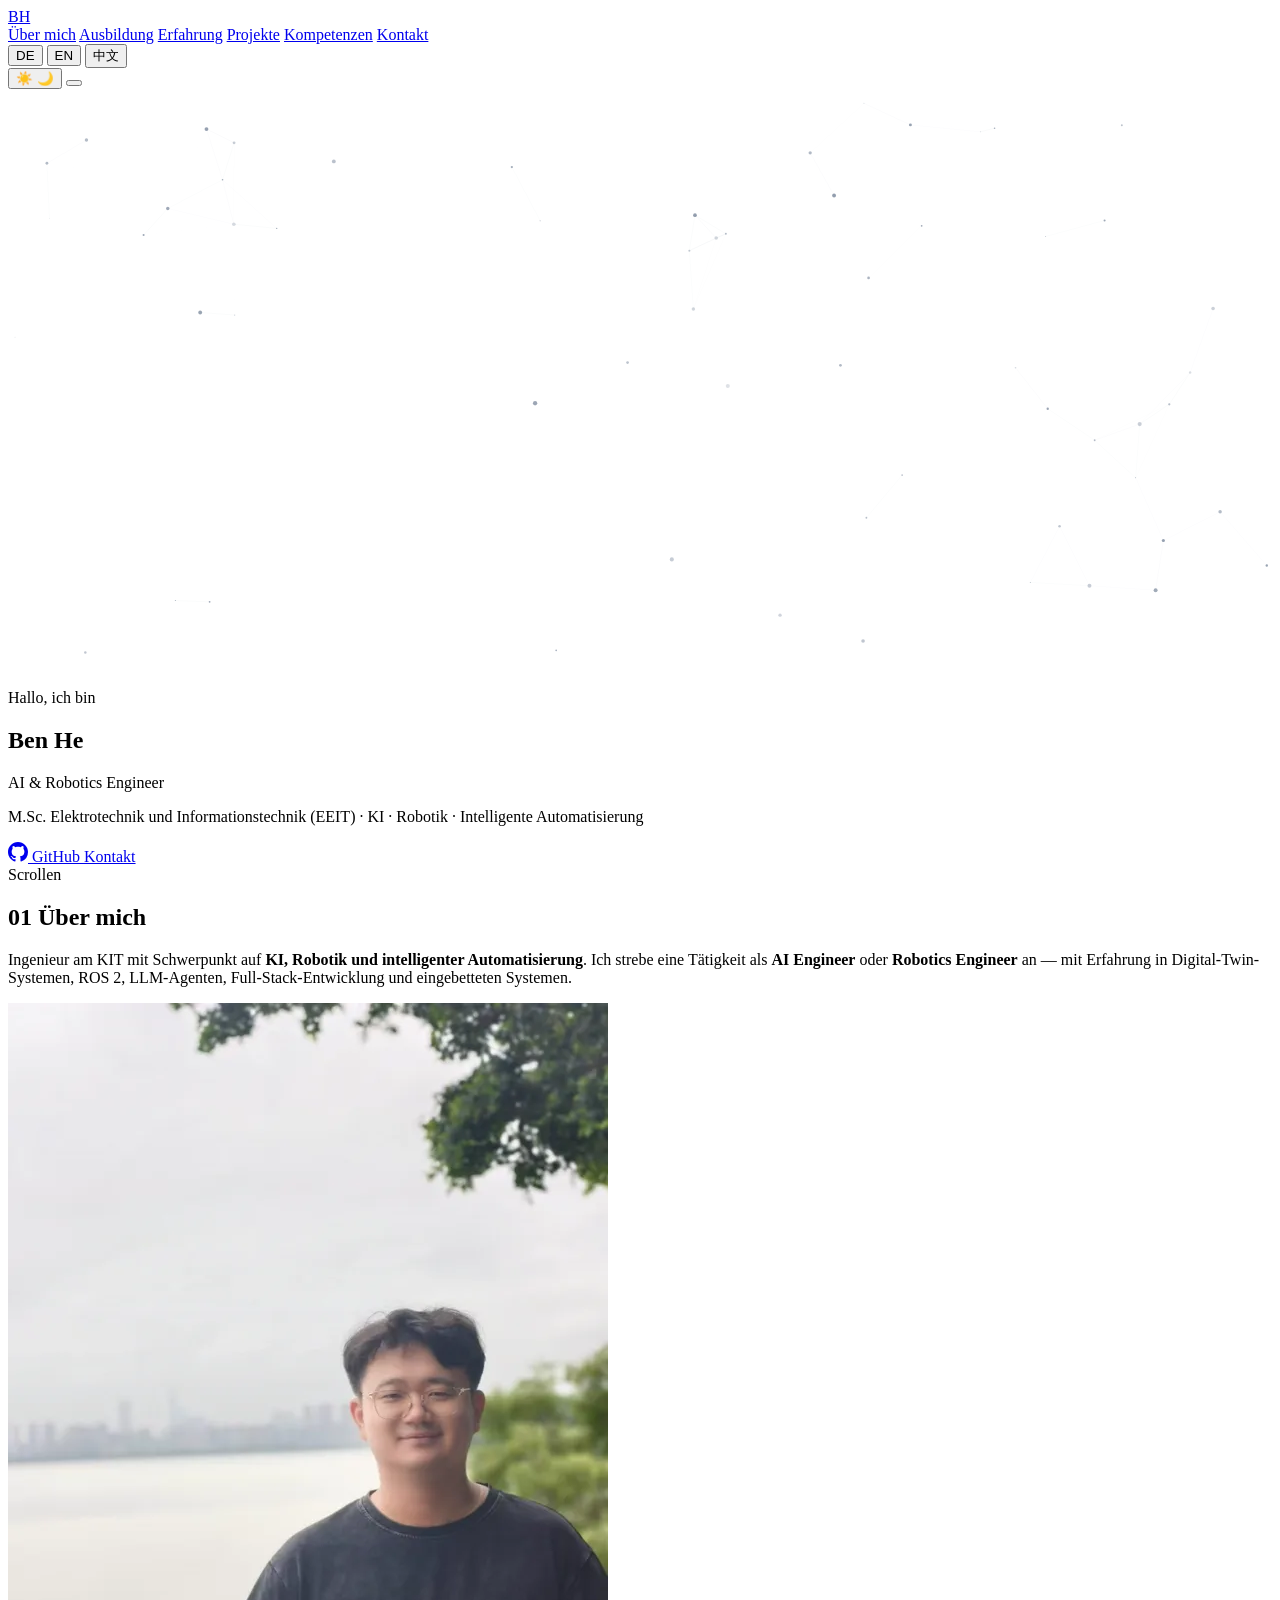
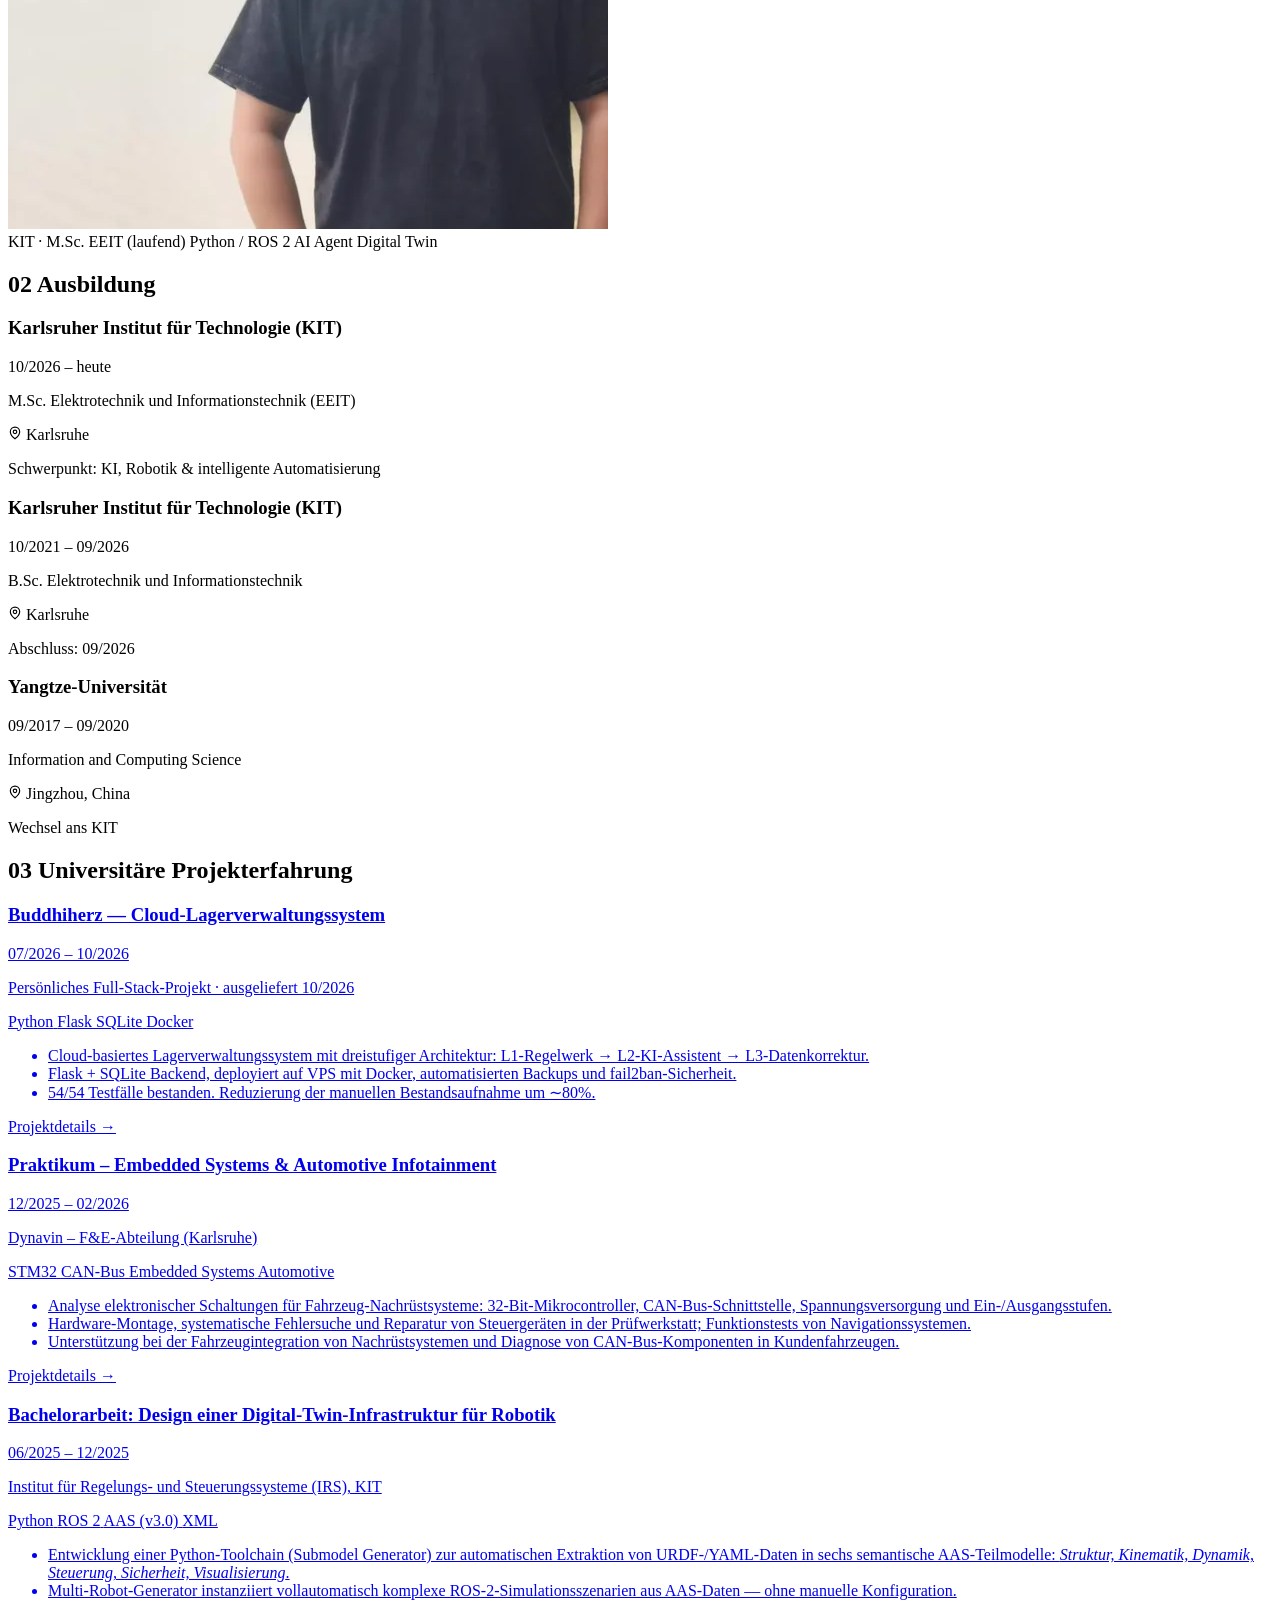
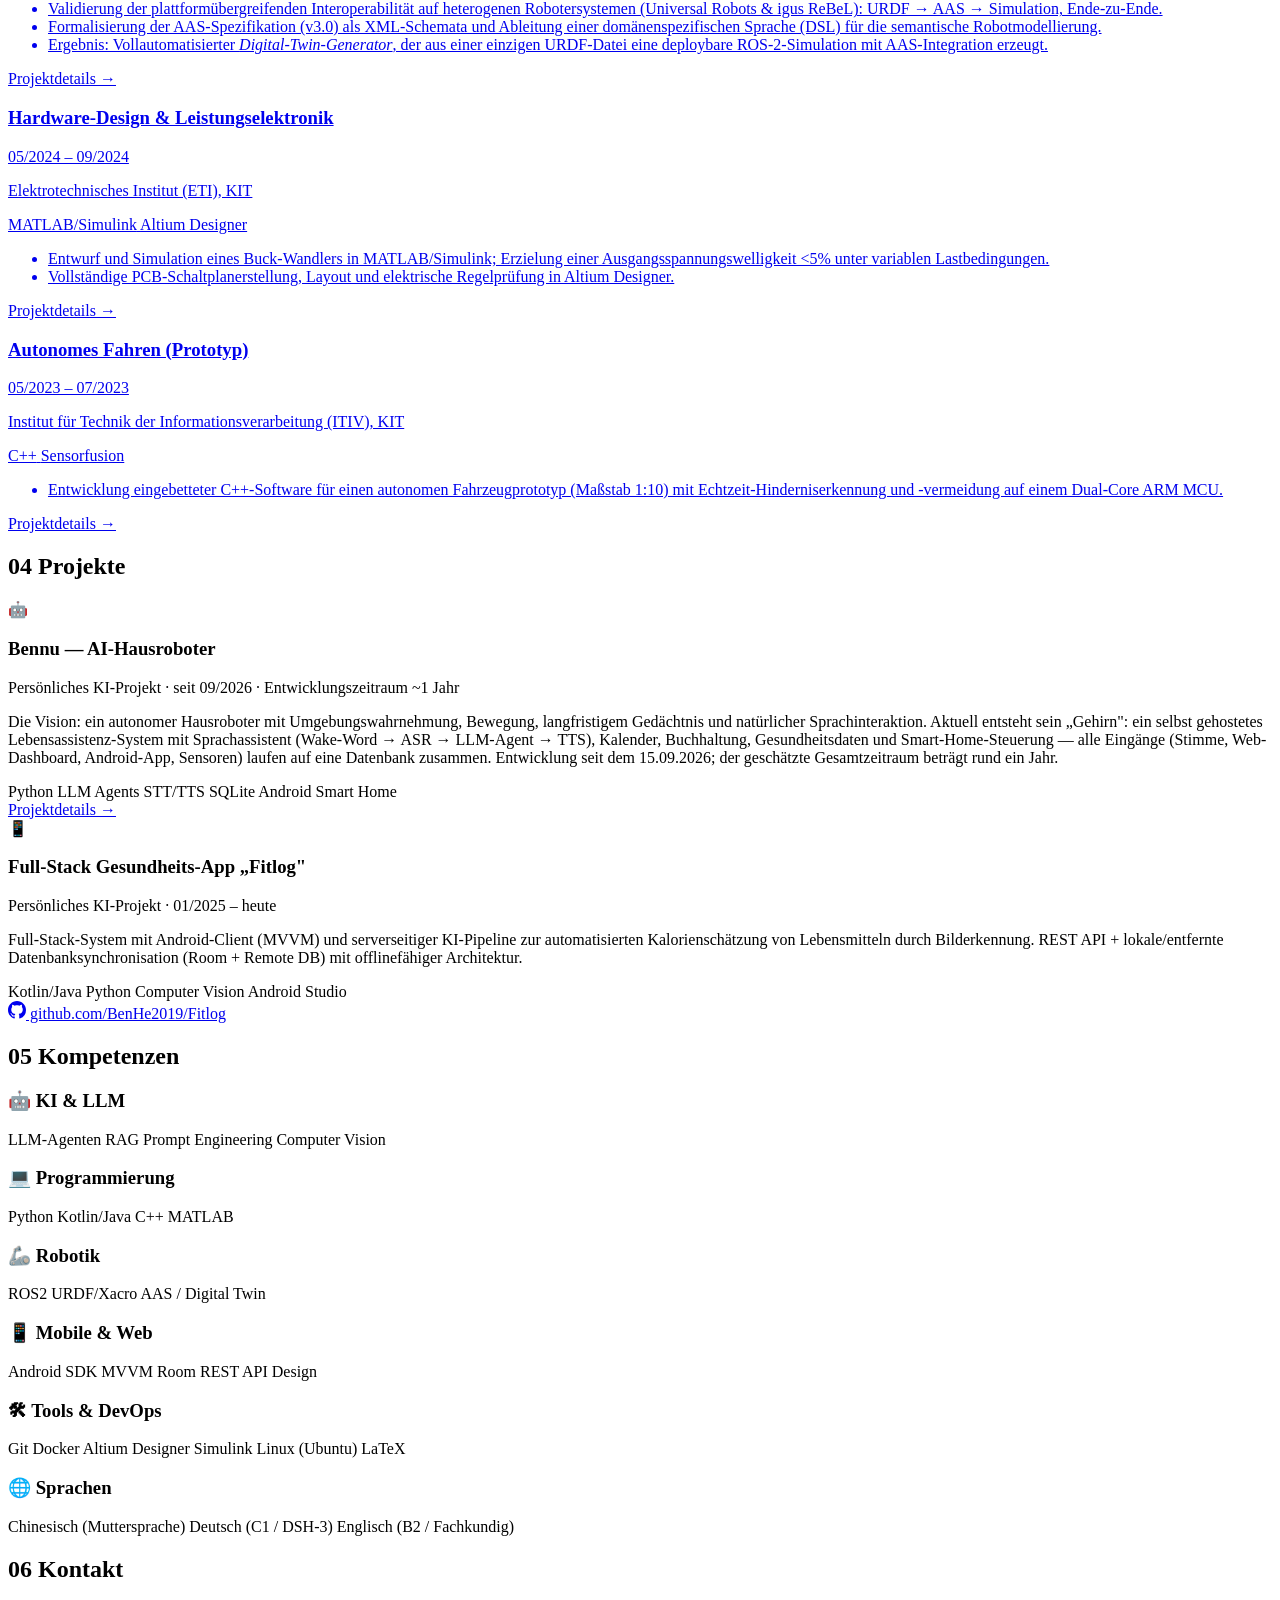
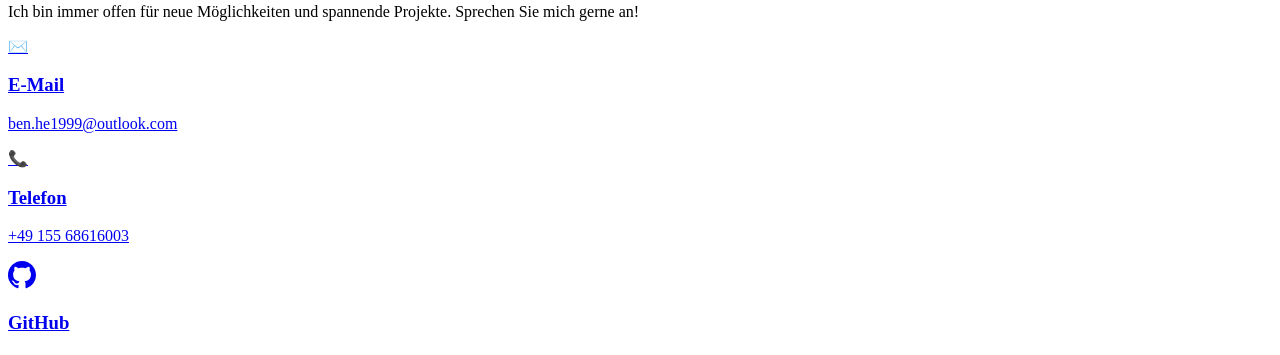
==== commit dba7a17b: "fix: i18n audit — unify names with CV, translate hardcoded strings, fix stray CSS - Move stray .pe-f" ====
--- a/index.html
+++ b/index.html
@@ -29,7 +29,7 @@
         <a href="#contact" data-section="contact" data-i18n="nav-contact">Kontakt</a>
       </nav>
       <div class="nav-actions">
-        <div class="lang-switcher" id="langSwitcher" role="radiogroup" aria-label="Sprache wählen">
+        <div class="lang-switcher" id="langSwitcher" role="radiogroup" data-i18n-aria="lang-switch" aria-label="Sprache wählen">
           <button class="lang-option active" data-lang="de" aria-checked="true" role="radio">DE</button>
           <button class="lang-option" data-lang="en" aria-checked="false" role="radio">EN</button>
           <button class="lang-option" data-lang="zh" aria-checked="false" role="radio">中文</button>
@@ -56,7 +56,7 @@
         <p class="hero-greeting" data-i18n="hero-greeting">Hallo, ich bin</p>
         <h1 class="hero-name">Ben He</h1>
         <p class="hero-title" id="heroTitle"></p>
-        <p class="hero-subtitle" data-i18n="hero-subtitle">M.Sc. Electrical Engineering &amp; Information Technology (EEIT) · KI · Robotik · Intelligente Automatisierung</p>
+        <p class="hero-subtitle" data-i18n="hero-subtitle">M.Sc. Elektrotechnik und Informationstechnik (EEIT) · KI · Robotik · Intelligente Automatisierung</p>
         <div class="hero-cta">
           <a href="https://github.com/BenHe2019" target="_blank" rel="noopener" class="btn btn-primary">
             <svg class="btn-icon" width="20" height="20" viewBox="0 0 24 24" fill="currentColor"><path d="M12 0C5.37 0 0 5.37 0 12c0 5.31 3.435 9.795 8.205 11.385.6.105.825-.255.825-.57 0-.285-.015-1.23-.015-2.235-3.015.555-3.795-.735-4.035-1.41-.135-.345-.72-1.41-1.23-1.695-.42-.225-1.02-.78-.015-.795.945-.015 1.62.87 1.845 1.23 1.08 1.815 2.805 1.305 3.495.99.105-.78.42-1.305.765-1.605-2.67-.3-5.46-1.335-5.46-5.925 0-1.305.465-2.385 1.23-3.225-.12-.3-.54-1.53.12-3.18 0 0 1.005-.315 3.3 1.23.96-.27 1.98-.405 3-.405s2.04.135 3 .405c2.295-1.56 3.3-1.23 3.3-1.23.66 1.65.24 2.88.12 3.18.765.84 1.23 1.905 1.23 3.225 0 4.605-2.805 5.625-5.475 5.925.435.375.81 1.095.81 2.22 0 1.605-.015 2.895-.015 3.3 0 .315.225.69.825.57A12.02 12.02 0 0 0 24 12c0-6.63-5.37-12-12-12z"/></svg>
@@ -66,7 +66,7 @@
         </div>
       </div>
       <div class="hero-scroll" aria-hidden="true">
-        <span data-i18n="scroll">Scroll</span>
+        <span data-i18n="scroll">Scrollen</span>
         <div class="scroll-indicator"></div>
       </div>
       <!-- smooth fade into the next section -->
@@ -80,10 +80,7 @@
         <div class="about-layout">
           <div class="about-content">
             <p data-i18n="about-text">
-              Ingenieur am KIT mit Schwerpunkt auf
-              <strong>KI, Robotik und intelligenter Automatisierung</strong>.
-              Ich strebe eine Tätigkeit als <strong>AI Engineer</strong> oder <strong>Robotics Engineer</strong> an —
-              mit Erfahrung in LLM-basierten Anwendungen, Computer Vision, ROS&nbsp;2 und Digital-Twin-Systemen.
+              Ingenieur am KIT mit Schwerpunkt auf <strong>KI, Robotik und intelligenter Automatisierung</strong>. Ich strebe eine Tätigkeit als <strong>AI Engineer</strong> oder <strong>Robotics Engineer</strong> an — mit Erfahrung in Digital-Twin-Systemen, ROS&nbsp;2, LLM-Agenten, Full-Stack-Entwicklung und eingebetteten Systemen.
             </p>
           </div>
           <aside class="about-photo-card" data-i18n-aria="about-photo" aria-label="Persönliche Vorstellung">
@@ -110,10 +107,10 @@
             <div class="timeline-marker"></div>
             <div class="timeline-card">
               <div class="timeline-header">
-                <h3>Karlsruher Institut für Technologie (KIT)</h3>
-                <span class="timeline-date">10/2026 – heute</span>
-              </div>
-              <p class="timeline-subtitle" data-i18n="edu-kit-msc-degree">M.Sc. Electrical Engineering &amp; Information Technology (EEIT)</p>
+                <h3 data-i18n="edu-kit-name">Karlsruher Institut für Technologie (KIT)</h3>
+                <span class="timeline-date" data-i18n="edu-kit-msc-date">10/2026 – heute</span>
+              </div>
+              <p class="timeline-subtitle" data-i18n="edu-kit-msc-degree">M.Sc. Elektrotechnik und Informationstechnik (EEIT)</p>
               <p class="timeline-location"><svg class="loc-pin" width="14" height="14" viewBox="0 0 24 24" fill="none" stroke="currentColor" stroke-width="2" stroke-linecap="round" stroke-linejoin="round" aria-hidden="true"><path d="M20 10c0 6-8 12-8 12s-8-6-8-12a8 8 0 0 1 16 0Z"/><circle cx="12" cy="10" r="3"/></svg> Karlsruhe</p>
               <p class="timeline-note" data-i18n="edu-kit-msc-note">Schwerpunkt: KI, Robotik &amp; intelligente Automatisierung</p>
             </div>
@@ -122,7 +119,7 @@
             <div class="timeline-marker"></div>
             <div class="timeline-card">
               <div class="timeline-header">
-                <h3>Karlsruher Institut für Technologie (KIT)</h3>
+                <h3 data-i18n="edu-kit-name">Karlsruher Institut für Technologie (KIT)</h3>
                 <span class="timeline-date">10/2021 – 09/2026</span>
               </div>
               <p class="timeline-subtitle" data-i18n="edu-kit-degree">B.Sc. Elektrotechnik und Informationstechnik</p>
@@ -134,10 +131,10 @@
             <div class="timeline-marker"></div>
             <div class="timeline-card">
               <div class="timeline-header">
-                <h3>Yangtze Universität</h3>
+                <h3 data-i18n="edu-yz-name">Yangtze-Universität</h3>
                 <span class="timeline-date">09/2017 – 09/2020</span>
               </div>
-              <p class="timeline-subtitle" data-i18n="edu-yz-degree">Informations- und Informatikwissenschaften</p>
+              <p class="timeline-subtitle" data-i18n="edu-yz-degree">Information and Computing Science</p>
               <p class="timeline-location"><svg class="loc-pin" width="14" height="14" viewBox="0 0 24 24" fill="none" stroke="currentColor" stroke-width="2" stroke-linecap="round" stroke-linejoin="round" aria-hidden="true"><path d="M20 10c0 6-8 12-8 12s-8-6-8-12a8 8 0 0 1 16 0Z"/><circle cx="12" cy="10" r="3"/></svg> Jingzhou, China</p>
               <p class="timeline-note" data-i18n="edu-yz-note">Wechsel ans KIT</p>
             </div>
@@ -149,7 +146,7 @@
     <!-- Experience Section -->
     <section class="section" id="experience">
       <div class="container">
-        <h2 class="section-title"><span class="section-num">03</span> <span data-i18n="exp-title">Erfahrung</span></h2>
+        <h2 class="section-title"><span class="section-num">03</span> <span data-i18n="exp-title">Universitäre Projekterfahrung</span></h2>
         <div class="exp-grid">
           <!-- Buddhiherz -->
           <article class="exp-card">
@@ -202,7 +199,7 @@
                 <h3 data-i18n="exp-thesis-title">Bachelorarbeit: Design einer Digital-Twin-Infrastruktur für Robotik</h3>
                 <span class="exp-date">06/2025 – 12/2025</span>
               </div>
-              <p class="exp-company">Institut für Regelungs- und Steuerungssysteme (IRS), KIT</p>
+              <p class="exp-company" data-i18n="exp-thesis-company">Institut für Regelungs- und Steuerungssysteme (IRS), KIT</p>
               <div class="exp-tags">
                 <span class="tag">Python</span>
                 <span class="tag">ROS 2</span>
@@ -211,8 +208,8 @@
               </div>
               <ul class="exp-details">
                 <li data-i18n="exp-thesis-1">Entwicklung einer Python-Toolchain (Submodel Generator) zur automatischen Extraktion von URDF-/YAML-Daten in sechs semantische AAS-Teilmodelle: <em>Struktur, Kinematik, Dynamik, Steuerung, Sicherheit, Visualisierung</em>.</li>
-                <li data-i18n="exp-thesis-2">Multi-Robot-Generator instanziiert vollautomatisch komplexe ROS-2-Simulationen aus AAS-Daten — ohne manuelle Konfiguration.</li>
-                <li data-i18n="exp-thesis-3">Validierung auf heterogenen Robotersystemen (Universal Robots &amp; igus ReBeL): URDF → AAS → Simulation, Ende-zu-Ende.</li>
+                <li data-i18n="exp-thesis-2">Multi-Robot-Generator instanziiert vollautomatisch komplexe ROS-2-Simulationsszenarien aus AAS-Daten — ohne manuelle Konfiguration.</li>
+                <li data-i18n="exp-thesis-3">Validierung der plattformübergreifenden Interoperabilität auf heterogenen Robotersystemen (Universal Robots &amp; igus ReBeL): URDF → AAS → Simulation, Ende-zu-Ende.</li>
                 <li data-i18n="exp-thesis-4">Formalisierung der AAS-Spezifikation (v3.0) als XML-Schemata und Ableitung einer domänenspezifischen Sprache (DSL) für die semantische Robotmodellierung.</li>
                 <li data-i18n="exp-thesis-5">Ergebnis: Vollautomatisierter <em>Digital-Twin-Generator</em>, der aus einer einzigen URDF-Datei eine deploybare ROS-2-Simulation mit AAS-Integration erzeugt.</li>
               </ul>
@@ -221,12 +218,12 @@
           </article>
           <!-- ETI -->
           <article class="exp-card">
-            <a href="power-electronics.html" class="exp-card-link" aria-label="Leistungselektronik & Hardware-Design – Details">
+            <a href="power-electronics.html" class="exp-card-link" aria-label="Hardware-Design & Leistungselektronik – Details">
               <div class="exp-card-header">
-                <h3 data-i18n="exp-eti-title">Werkstudent – Leistungselektronik &amp; Hardware-Design</h3>
+                <h3 data-i18n="exp-eti-title">Hardware-Design &amp; Leistungselektronik</h3>
                 <span class="exp-date">05/2024 – 09/2024</span>
               </div>
-              <p class="exp-company">Institut für Technische Elektronik (ETI), KIT</p>
+              <p class="exp-company" data-i18n="exp-eti-company">Elektrotechnisches Institut (ETI), KIT</p>
               <div class="exp-tags">
                 <span class="tag">MATLAB/Simulink</span>
                 <span class="tag">Altium Designer</span>
@@ -240,12 +237,12 @@
           </article>
           <!-- ITIV -->
           <article class="exp-card">
-            <a href="pit-autopilot.html" class="exp-card-link" aria-label="Werkstudent – Autonomes Fahren (Prototyping) – Details">
+            <a href="pit-autopilot.html" class="exp-card-link" aria-label="Autonomes Fahren (Prototyp) – Details">
               <div class="exp-card-header">
-                <h3 data-i18n="exp-itiv-title">Werkstudent – Autonomes Fahren (Prototyping)</h3>
+                <h3 data-i18n="exp-itiv-title">Autonomes Fahren (Prototyp)</h3>
                 <span class="exp-date">05/2023 – 07/2023</span>
               </div>
-              <p class="exp-company">Institut für Technik der Informationsverarbeitung (ITIV), KIT</p>
+              <p class="exp-company" data-i18n="exp-itiv-company">Institut für Technik der Informationsverarbeitung (ITIV), KIT</p>
               <div class="exp-tags">
                 <span class="tag">C++</span>
                 <span class="tag" data-i18n="exp-itiv-tag">Sensorfusion</span>
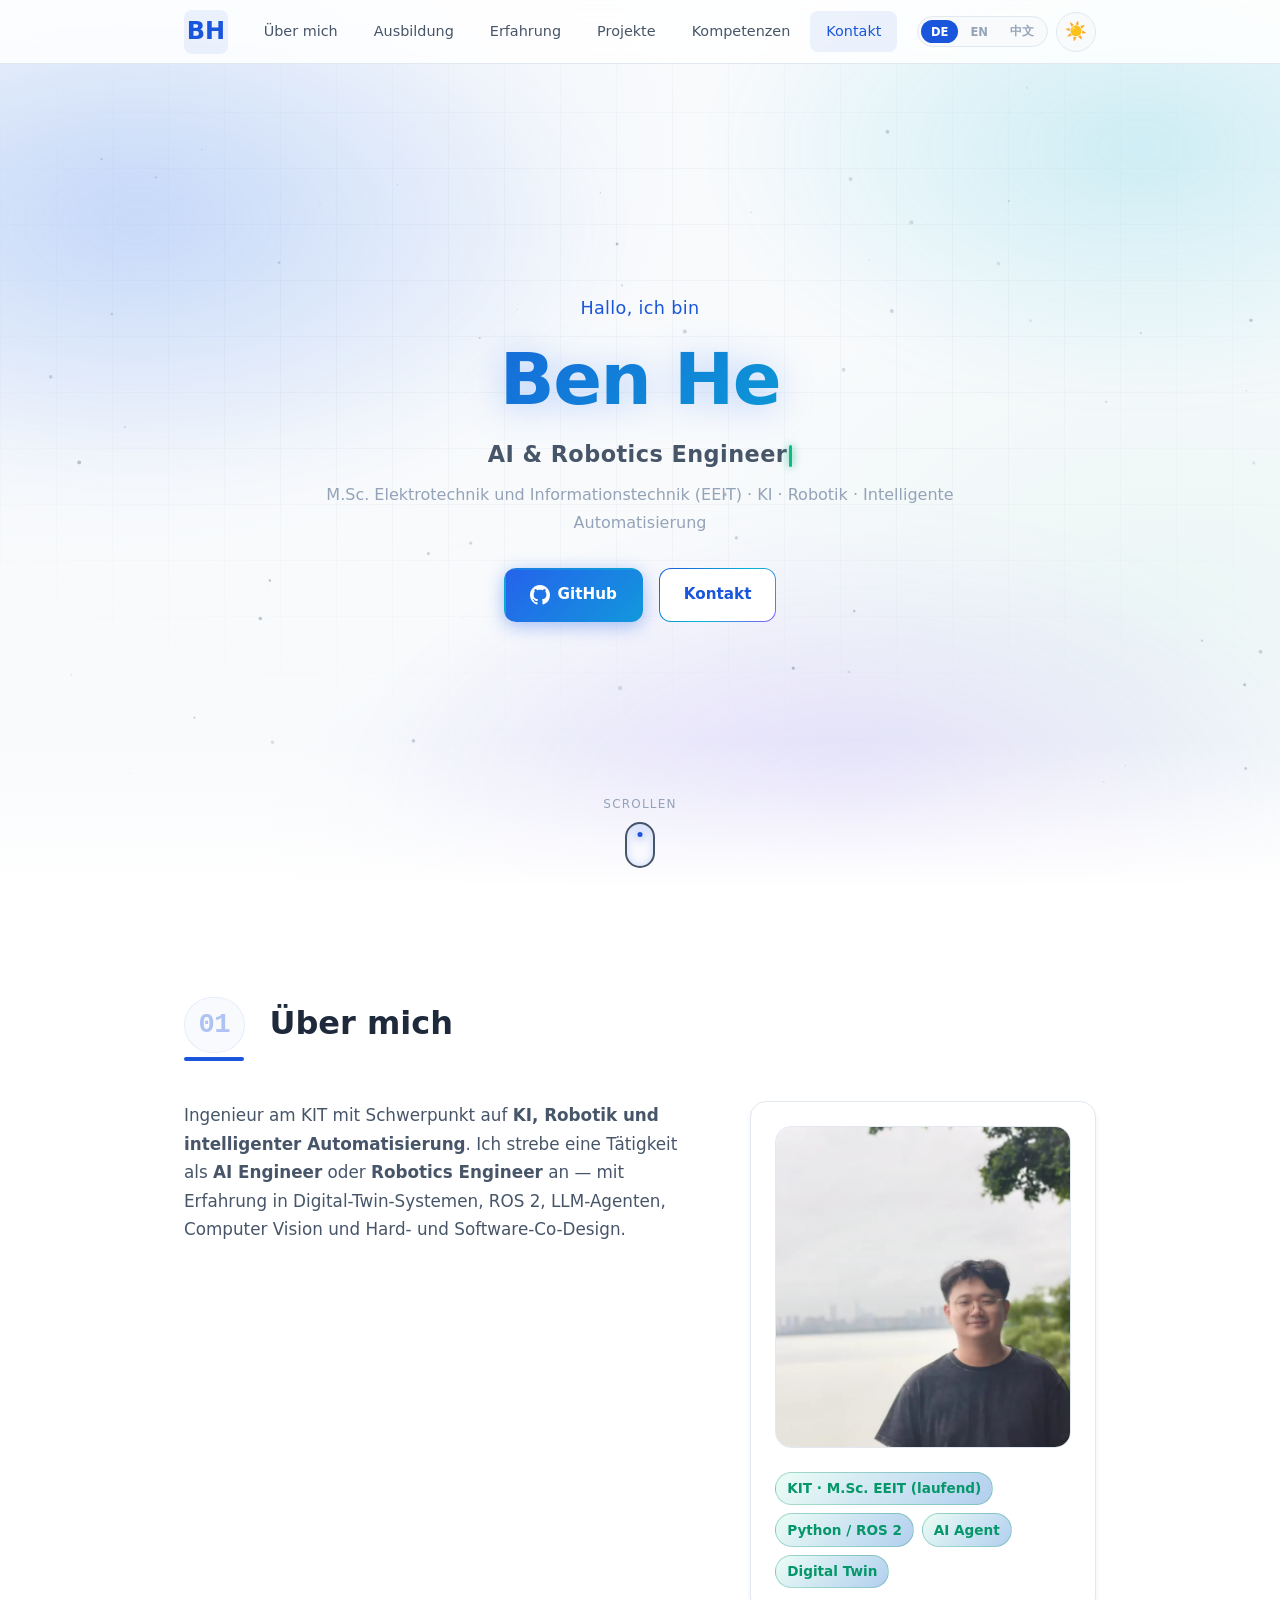
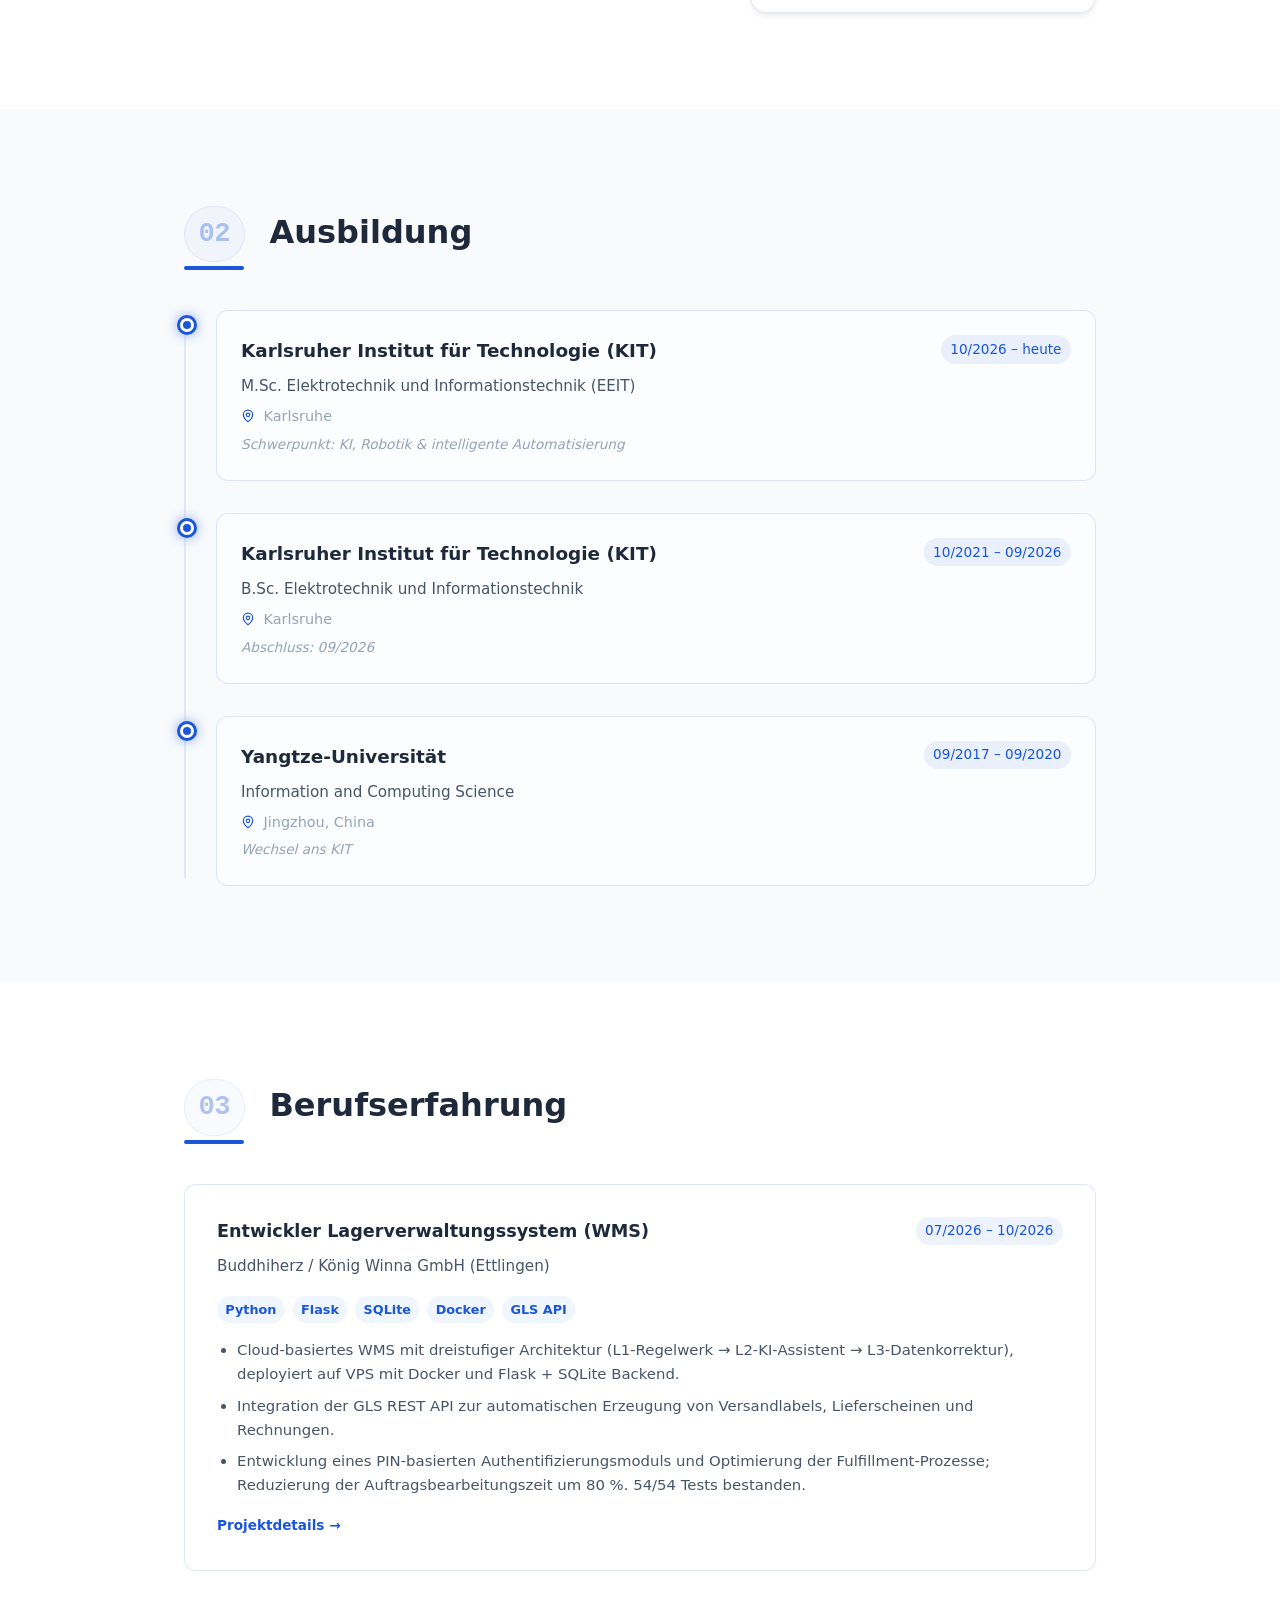
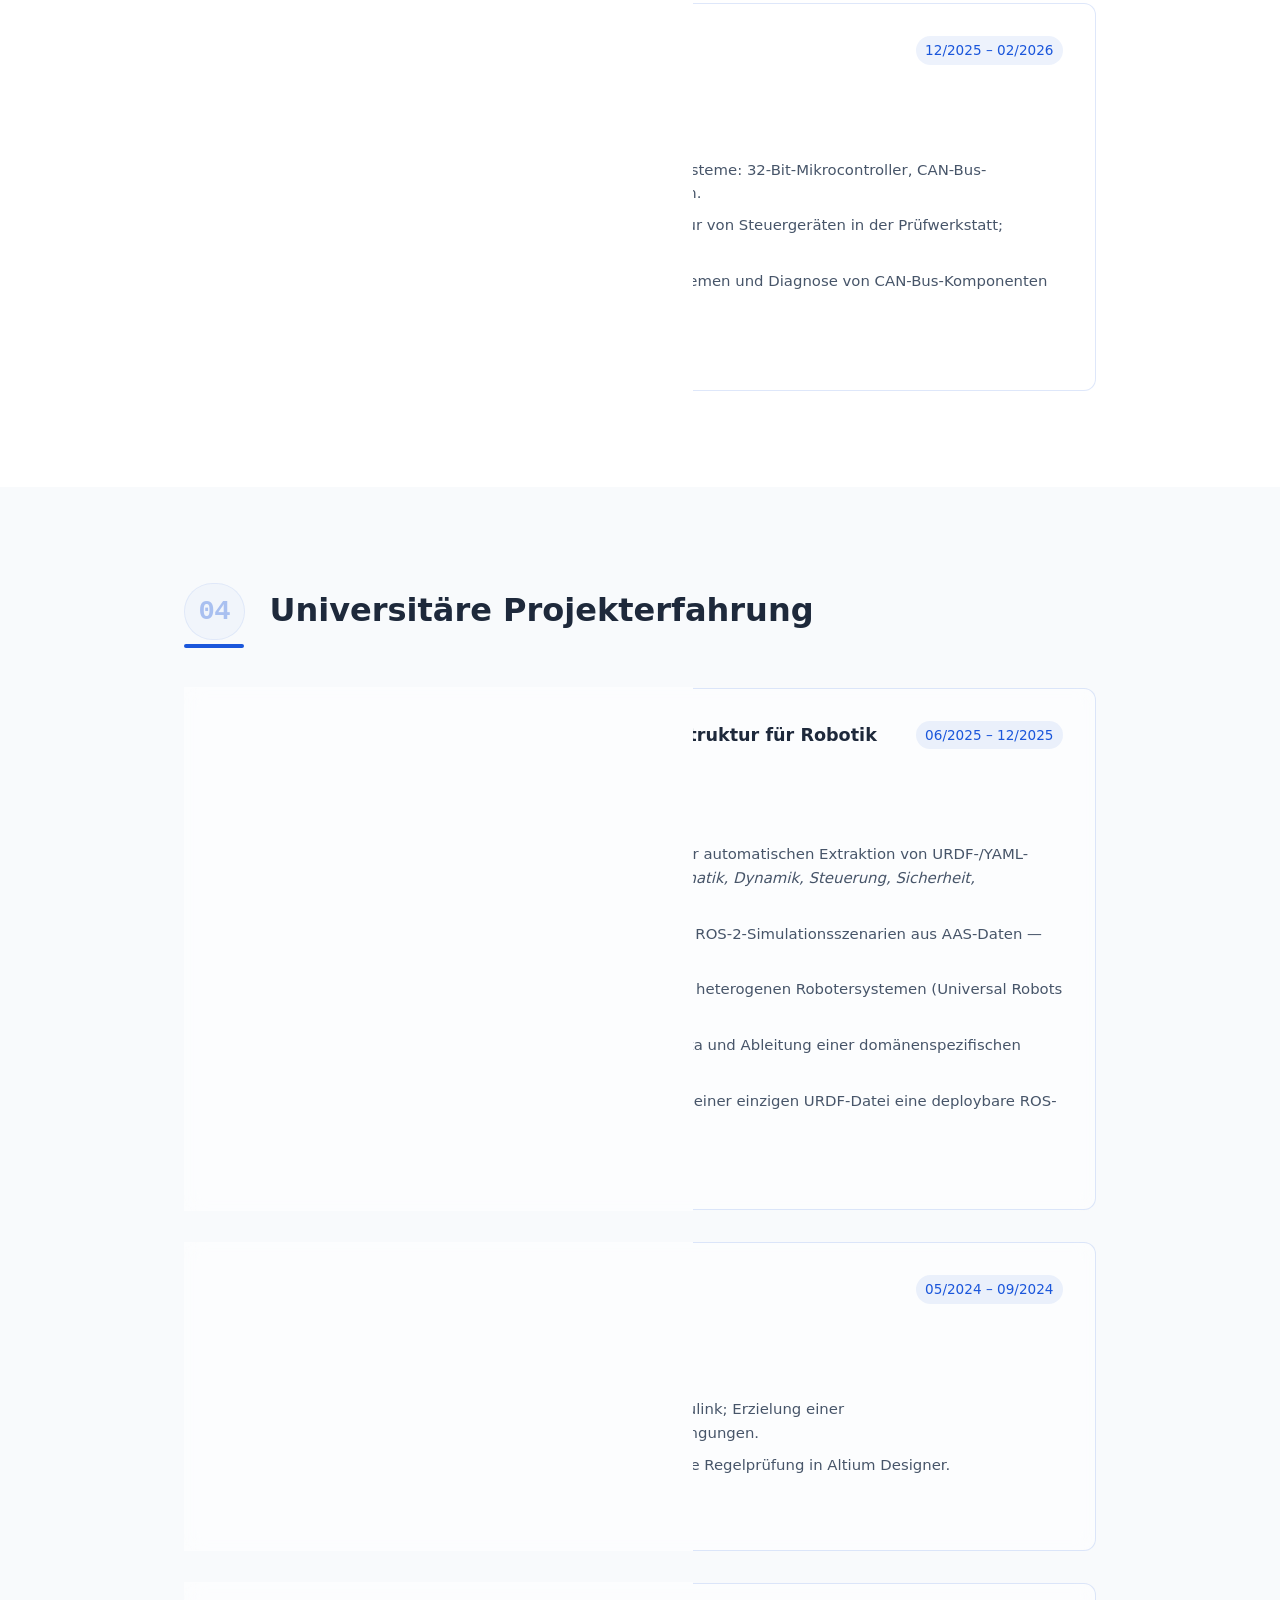
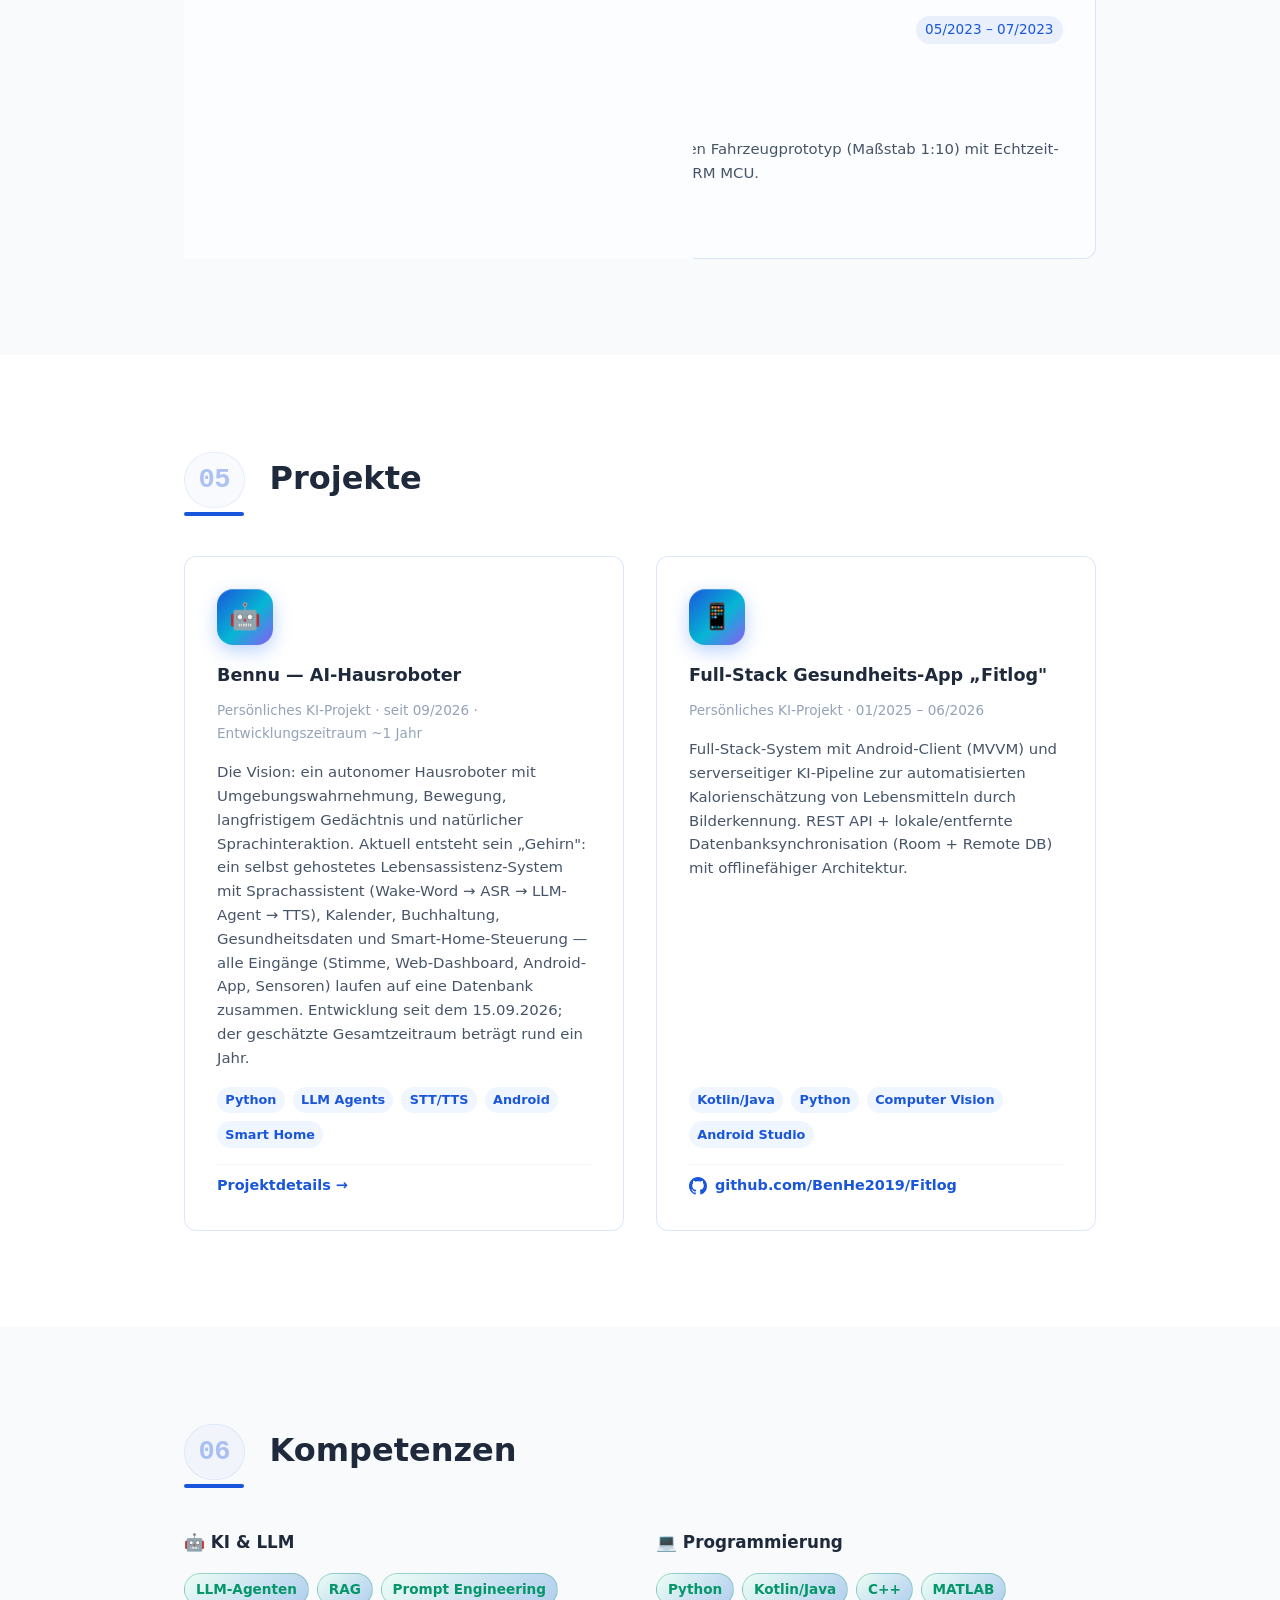
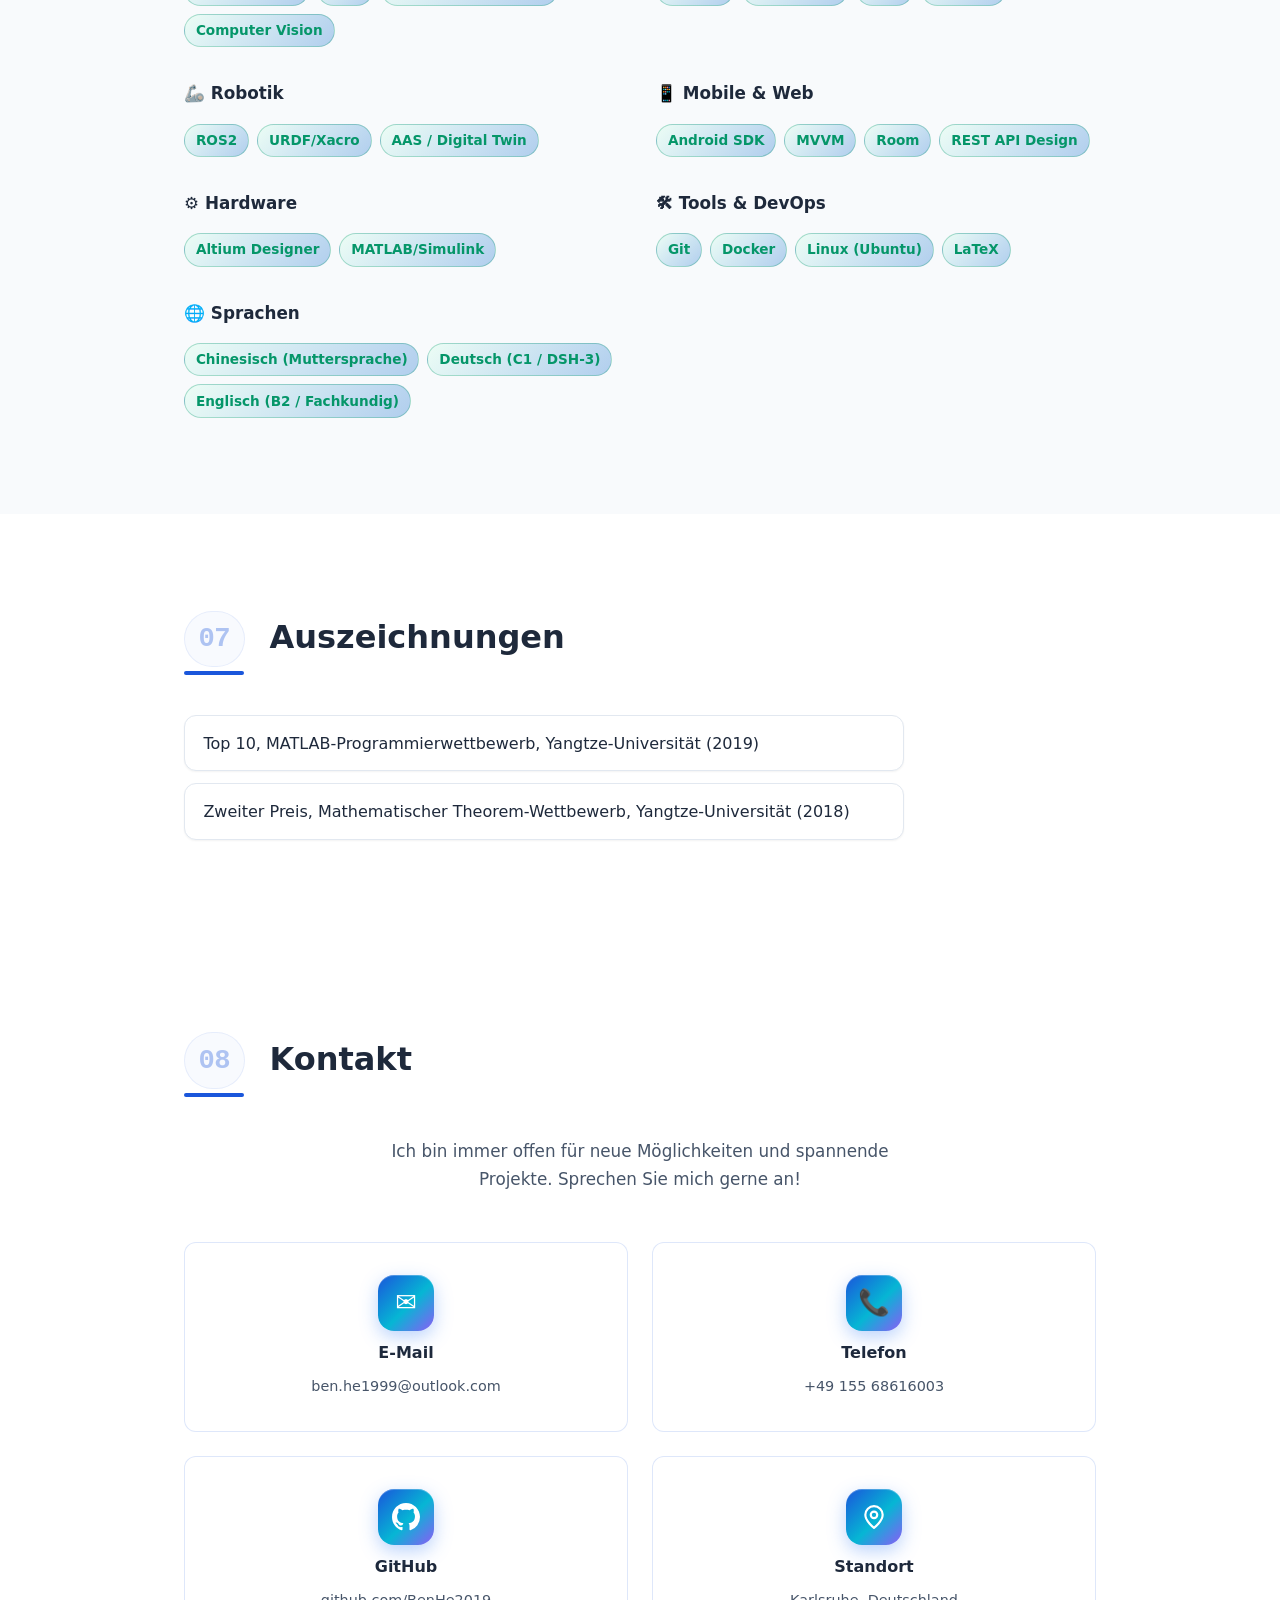
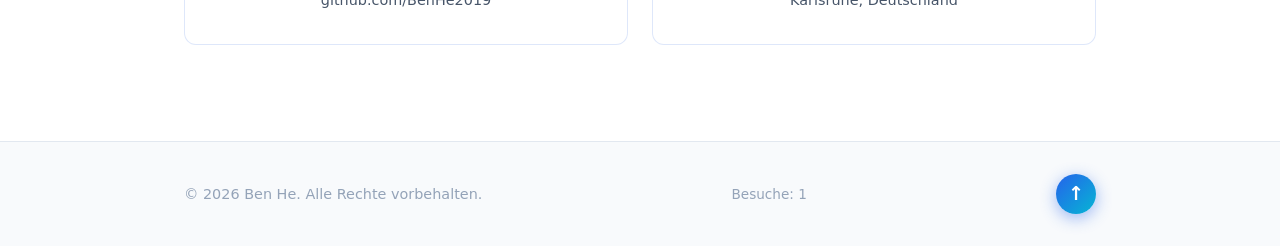
==== commit dfc1b2e0: "feat: restructure experience sections, add awards, align site with CV - Split section 03 into Berufs" ====
--- a/index.html
+++ b/index.html
@@ -80,7 +80,7 @@
         <div class="about-layout">
           <div class="about-content">
             <p data-i18n="about-text">
-              Ingenieur am KIT mit Schwerpunkt auf <strong>KI, Robotik und intelligenter Automatisierung</strong>. Ich strebe eine Tätigkeit als <strong>AI Engineer</strong> oder <strong>Robotics Engineer</strong> an — mit Erfahrung in Digital-Twin-Systemen, ROS&nbsp;2, LLM-Agenten, Full-Stack-Entwicklung und eingebetteten Systemen.
+              Ingenieur am KIT mit Schwerpunkt auf <strong>KI, Robotik und intelligenter Automatisierung</strong>. Ich strebe eine Tätigkeit als <strong>AI Engineer</strong> oder <strong>Robotics Engineer</strong> an — mit Erfahrung in Digital-Twin-Systemen, ROS&nbsp;2, LLM-Agenten, Computer Vision und Hard- und Software-Co-Design.
             </p>
           </div>
           <aside class="about-photo-card" data-i18n-aria="about-photo" aria-label="Persönliche Vorstellung">
@@ -146,43 +146,44 @@
     <!-- Experience Section -->
     <section class="section" id="experience">
       <div class="container">
-        <h2 class="section-title"><span class="section-num">03</span> <span data-i18n="exp-title">Universitäre Projekterfahrung</span></h2>
+        <h2 class="section-title"><span class="section-num">03</span> <span data-i18n="exp-title">Berufserfahrung</span></h2>
         <div class="exp-grid">
           <!-- Buddhiherz -->
           <article class="exp-card">
             <a href="buddhiherz.html" class="exp-card-link" aria-label="Buddhiherz Cloud-Lagerverwaltungssystem – Details">
             <div class="exp-card-header">
-              <h3 data-i18n="exp-buddhiherz-title">Buddhiherz — Cloud-Lagerverwaltungssystem</h3>
+              <h3 data-i18n="exp-buddhiherz-title">Entwickler Lagerverwaltungssystem (WMS)</h3>
               <span class="exp-date">07/2026 – 10/2026</span>
             </div>
-            <p class="exp-company" data-i18n="exp-buddhiherz-company">Persönliches Full-Stack-Projekt · ausgeliefert 10/2026</p>
+            <p class="exp-company" data-i18n="exp-buddhiherz-company">Buddhiherz / König Winna GmbH (Ettlingen)</p>
             <div class="exp-tags">
               <span class="tag">Python</span>
               <span class="tag">Flask</span>
               <span class="tag">SQLite</span>
               <span class="tag">Docker</span>
+                <span class="tag">GLS API</span>
             </div>
             <ul class="exp-details">
-              <li data-i18n="exp-buddhiherz-1">Cloud-basiertes Lagerverwaltungssystem mit dreistufiger Architektur: L1-Regelwerk → L2-KI-Assistent → L3-Datenkorrektur.</li>
-              <li data-i18n="exp-buddhiherz-2">Flask + SQLite Backend, deployiert auf VPS mit Docker, automatisierten Backups und fail2ban-Sicherheit.</li>
-              <li data-i18n="exp-buddhiherz-3">54/54 Testfälle bestanden. Reduzierung der manuellen Bestandsaufnahme um ∼80%.</li>
+              <li data-i18n="exp-buddhiherz-1">Cloud-basiertes WMS mit dreistufiger Architektur (L1-Regelwerk → L2-KI-Assistent → L3-Datenkorrektur), deployiert auf VPS mit Docker und Flask + SQLite Backend.</li>
+              <li data-i18n="exp-buddhiherz-2">Integration der GLS REST API zur automatischen Erzeugung von Versandlabels, Lieferscheinen und Rechnungen.</li>
+              <li data-i18n="exp-buddhiherz-3">Entwicklung eines PIN-basierten Authentifizierungsmoduls und Optimierung der Fulfillment-Prozesse; Reduzierung der Auftragsbearbeitungszeit um 80 %. 54/54 Tests bestanden.</li>
             </ul>
             <span class="exp-card-more" data-i18n="exp-buddhiherz-more">Projektdetails →</span>
             </a>
           </article>
           <!-- Praktikum Dynavin -->
           <article class="exp-card">
-            <a href="praktikum.html" class="exp-card-link" aria-label="Praktikum: CAN-Bus-Interface für Fahrzeug-Infotainment – Details">
+            <a href="praktikum.html" class="exp-card-link" aria-label="Praktikant F&amp;E – Embedded Systems – Details">
               <div class="exp-card-header">
-                <h3 data-i18n="exp-praktikum-title">Praktikum – Embedded Systems &amp; Automotive Infotainment</h3>
+                <h3 data-i18n="exp-praktikum-title">Praktikant F&amp;E – Embedded Systems</h3>
                 <span class="exp-date">12/2025 – 02/2026</span>
               </div>
-              <p class="exp-company" data-i18n="exp-praktikum-company">Dynavin – F&amp;E-Abteilung (Karlsruhe)</p>
+              <p class="exp-company" data-i18n="exp-praktikum-company">Dynavin GmbH (Karlsruhe)</p>
               <div class="exp-tags">
-                <span class="tag">STM32</span>
+                <span class="tag">MCU</span>
                 <span class="tag">CAN-Bus</span>
-                <span class="tag">Embedded Systems</span>
-                <span class="tag">Automotive</span>
+                <span class="tag">C/C++</span>
+                <span class="tag">Debugging</span>
               </div>
               <ul class="exp-details">
                 <li data-i18n="exp-praktikum-1">Analyse elektronischer Schaltungen für Fahrzeug-Nachrüstsysteme: 32-Bit-Mikrocontroller, CAN-Bus-Schnittstelle, Spannungsversorgung und Ein-/Ausgangsstufen.</li>
@@ -192,6 +193,15 @@
               <span class="exp-card-more" data-i18n="exp-praktikum-more">Projektdetails →</span>
             </a>
           </article>
+        </div>
+      </div>
+    </section>
+
+    <!-- University Project Experience Section -->
+    <section class="section section-alt" id="uni">
+      <div class="container">
+        <h2 class="section-title"><span class="section-num">04</span> <span data-i18n="uni-title">Universitäre Projekterfahrung</span></h2>
+        <div class="exp-grid">
           <!-- Bachelor Thesis -->
           <article class="exp-card">
             <a href="bachelorarbeit.html" class="exp-card-link" aria-label="Bachelorarbeit: Digital-Twin-Infrastruktur – Details">
@@ -204,6 +214,7 @@
                 <span class="tag">Python</span>
                 <span class="tag">ROS 2</span>
                 <span class="tag">AAS (v3.0)</span>
+                <span class="tag">URDF</span>
                 <span class="tag">XML</span>
               </div>
               <ul class="exp-details">
@@ -246,6 +257,7 @@
               <div class="exp-tags">
                 <span class="tag">C++</span>
                 <span class="tag" data-i18n="exp-itiv-tag">Sensorfusion</span>
+              <span class="tag">Embedded Systems</span>
               </div>
               <ul class="exp-details">
                 <li data-i18n="exp-itiv-1">Entwicklung eingebetteter C++-Software für einen autonomen Fahrzeugprototyp (Maßstab 1:10) mit Echtzeit-Hinderniserkennung und -vermeidung auf einem Dual-Core ARM MCU.</li>
@@ -258,9 +270,9 @@
     </section>
 
     <!-- Projects Section -->
-    <section class="section section-alt" id="projects">
-      <div class="container">
-        <h2 class="section-title"><span class="section-num">04</span> <span data-i18n="proj-title">Projekte</span></h2>
+    <section class="section" id="projects">
+      <div class="container">
+        <h2 class="section-title"><span class="section-num">05</span> <span data-i18n="proj-title">Projekte</span></h2>
         <div class="projects-grid">
 
           <article class="project-card">
@@ -272,7 +284,6 @@
               <span class="tag">Python</span>
               <span class="tag">LLM Agents</span>
               <span class="tag">STT/TTS</span>
-              <span class="tag">SQLite</span>
               <span class="tag">Android</span>
               <span class="tag">Smart Home</span>
             </div>
@@ -284,7 +295,7 @@
           <article class="project-card">
             <div class="project-icon">📱</div>
             <h3 data-i18n="proj-fitlog-title">Full-Stack Gesundheits-App „Fitlog"</h3>
-            <p class="project-meta" data-i18n="proj-fitlog-meta">Persönliches KI-Projekt · 01/2025 – heute</p>
+            <p class="project-meta" data-i18n="proj-fitlog-meta">Persönliches KI-Projekt · 01/2025 – 06/2026</p>
             <p class="project-desc" data-i18n="proj-fitlog-desc">Full-Stack-System mit Android-Client (MVVM) und serverseitiger KI-Pipeline zur automatisierten Kalorienschätzung von Lebensmitteln durch Bilderkennung. REST API + lokale/entfernte Datenbanksynchronisation (Room + Remote DB) mit offlinefähiger Architektur.</p>
             <div class="project-tags">
               <span class="tag">Kotlin/Java</span>
@@ -302,9 +313,9 @@
     </section>
 
     <!-- Skills Section -->
-    <section class="section" id="skills">
-      <div class="container">
-        <h2 class="section-title"><span class="section-num">05</span> <span data-i18n="skills-title">Kompetenzen</span></h2>
+    <section class="section section-alt" id="skills">
+      <div class="container">
+        <h2 class="section-title"><span class="section-num">06</span> <span data-i18n="skills-title">Kompetenzen</span></h2>
         <div class="skills-grid">
           <div class="skill-group">
             <h3 data-i18n="skills-ai">🤖 KI &amp; LLM</h3>
@@ -342,12 +353,17 @@
             </div>
           </div>
           <div class="skill-group">
+            <h3 data-i18n="skills-hw">⚙️ Hardware</h3>
+            <div class="skill-tags">
+              <span class="tag tag-skill">Altium Designer</span>
+              <span class="tag tag-skill">MATLAB/Simulink</span>
+            </div>
+          </div>
+          <div class="skill-group">
             <h3 data-i18n="skills-tools">🛠 Tools &amp; DevOps</h3>
             <div class="skill-tags">
               <span class="tag tag-skill">Git</span>
               <span class="tag tag-skill">Docker</span>
-              <span class="tag tag-skill">Altium Designer</span>
-              <span class="tag tag-skill">Simulink</span>
               <span class="tag tag-skill">Linux (Ubuntu)</span>
               <span class="tag tag-skill">LaTeX</span>
             </div>
@@ -366,10 +382,21 @@
 
 
 
+    <!-- Awards Section -->
+    <section class="section" id="awards">
+      <div class="container">
+        <h2 class="section-title"><span class="section-num">07</span> <span data-i18n="awards-title">Auszeichnungen</span></h2>
+        <ul class="awards-list">
+          <li data-i18n="award-1">Top 10, MATLAB-Programmierwettbewerb, Yangtze-Universität (2019)</li>
+          <li data-i18n="award-2">Zweiter Preis, Mathematischer Theorem-Wettbewerb, Yangtze-Universität (2018)</li>
+        </ul>
+      </div>
+    </section>
+
     <!-- Contact Section -->
     <section class="section" id="contact">
       <div class="container">
-        <h2 class="section-title"><span class="section-num">06</span> <span data-i18n="contact-title">Kontakt</span></h2>
+        <h2 class="section-title"><span class="section-num">08</span> <span data-i18n="contact-title">Kontakt</span></h2>
         <p class="contact-intro" data-i18n="contact-intro">Ich bin immer offen für neue Möglichkeiten und spannende Projekte. Sprechen Sie mich gerne an!</p>
         <div class="contact-grid">
           <a href="mailto:ben.he1999@outlook.com" class="contact-card">
--- a/styles.css
+++ b/styles.css
@@ -0,0 +1,2032 @@
+/* ============================================================
+   Personal Website — Ben He
+   Design System & Styles
+   ============================================================ */
+
+/* ---------- Custom Properties (Light Theme) ---------- */
+:root {
+  /* Colors */
+  --color-primary: #1a56db;
+  --color-primary-hover: #1e40af;
+  --color-primary-light: rgba(26, 86, 219, 0.08);
+  --color-accent: #10b981;
+  --color-accent-hover: #059669;
+
+  --color-bg: #ffffff;
+  --color-bg-alt: #f8fafc;
+  --color-surface: #ffffff;
+  --color-text: #1e293b;
+  --color-text-secondary: #475569;
+  --color-text-muted: #94a3b8;
+  --color-border: #e2e8f0;
+  --color-border-light: #f1f5f9;
+
+  --color-tag-bg: #eff6ff;
+  --color-tag-text: #1a56db;
+  --color-tag-skill-bg: #ecfdf5;
+  --color-tag-skill-text: #059669;
+
+  --color-nav-bg: rgba(255, 255, 255, 0.85);
+  --color-hero-bg: #f8fafc;
+
+  /* Shadows */
+  --shadow-sm: 0 1px 2px rgba(0, 0, 0, 0.05);
+  --shadow-md: 0 4px 6px -1px rgba(0, 0, 0, 0.07), 0 2px 4px -2px rgba(0, 0, 0, 0.05);
+  --shadow-lg: 0 10px 15px -3px rgba(0, 0, 0, 0.08), 0 4px 6px -4px rgba(0, 0, 0, 0.04);
+  --shadow-xl: 0 20px 25px -5px rgba(0, 0, 0, 0.1), 0 8px 10px -6px rgba(0, 0, 0, 0.04);
+
+  /* Spacing */
+  --space-xs: 0.25rem;
+  --space-sm: 0.5rem;
+  --space-md: 1rem;
+  --space-lg: 1.5rem;
+  --space-xl: 2rem;
+  --space-2xl: 3rem;
+  --space-3xl: 4rem;
+  --space-4xl: 6rem;
+
+  /* Typography */
+  --font-sans: 'Inter', system-ui, -apple-system, 'Segoe UI', Roboto, 'Helvetica Neue', Arial, sans-serif;
+  --font-mono: 'Cascadia Code', 'Fira Code', 'JetBrains Mono', 'Consolas', monospace;
+
+  /* Radii */
+  --radius-sm: 0.375rem;
+  --radius-md: 0.5rem;
+  --radius-lg: 0.75rem;
+  --radius-xl: 1rem;
+  --radius-full: 9999px;
+
+  /* Transitions */
+  --transition-fast: 150ms ease;
+  --transition-base: 250ms ease;
+  --transition-slow: 400ms ease;
+
+  /* Layout */
+  --navbar-height: 4rem;
+  --container-max: 960px;
+}
+
+/* ---------- Dark Theme ---------- */
+[data-theme="dark"] {
+  --color-primary: #3b82f6;
+  --color-primary-hover: #60a5fa;
+  --color-primary-light: rgba(59, 130, 246, 0.12);
+  --color-accent: #34d399;
+  --color-accent-hover: #6ee7b7;
+
+  --color-bg: #0f172a;
+  --color-bg-alt: #1e293b;
+  --color-surface: #1e293b;
+  --color-text: #f1f5f9;
+  --color-text-secondary: #cbd5e1;
+  --color-text-muted: #64748b;
+  --color-border: #334155;
+  --color-border-light: #1e293b;
+
+  --color-tag-bg: #1e3a5f;
+  --color-tag-text: #60a5fa;
+  --color-tag-skill-bg: #064e3b;
+  --color-tag-skill-text: #34d399;
+
+  --color-nav-bg: rgba(15, 23, 42, 0.85);
+  --color-hero-bg: #0f172a;
+
+  --shadow-sm: 0 1px 2px rgba(0, 0, 0, 0.2);
+  --shadow-md: 0 4px 6px -1px rgba(0, 0, 0, 0.3), 0 2px 4px -2px rgba(0, 0, 0, 0.2);
+  --shadow-lg: 0 10px 15px -3px rgba(0, 0, 0, 0.4), 0 4px 6px -4px rgba(0, 0, 0, 0.2);
+  --shadow-xl: 0 20px 25px -5px rgba(0, 0, 0, 0.5), 0 8px 10px -6px rgba(0, 0, 0, 0.3);
+}
+
+/* ---------- Reset & Base ---------- */
+*,
+*::before,
+*::after {
+  margin: 0;
+  padding: 0;
+  box-sizing: border-box;
+}
+
+html {
+  scroll-behavior: smooth;
+  scroll-padding-top: var(--navbar-height);
+}
+
+body {
+  font-family: var(--font-sans);
+  font-size: 1rem;
+  line-height: 1.7;
+  color: var(--color-text);
+  background-color: var(--color-bg);
+  transition: background-color var(--transition-base), color var(--transition-base);
+  -webkit-font-smoothing: antialiased;
+  -moz-osx-font-smoothing: grayscale;
+}
+
+img {
+  max-width: 100%;
+  display: block;
+}
+
+a {
+  color: var(--color-primary);
+  text-decoration: none;
+  transition: color var(--transition-fast);
+}
+
+a:hover {
+  color: var(--color-primary-hover);
+}
+
+ul {
+  list-style: none;
+}
+
+/* ---------- Container ---------- */
+.container {
+  width: 100%;
+  max-width: var(--container-max);
+  margin: 0 auto;
+  padding: 0 var(--space-lg);
+}
+
+/* ---------- Section ---------- */
+.section {
+  padding: var(--space-4xl) 0;
+}
+
+.section-alt {
+  background-color: var(--color-bg-alt);
+}
+
+.section-title {
+  font-size: 2rem;
+  font-weight: 800;
+  color: var(--color-text);
+  margin-bottom: var(--space-2xl);
+  position: relative;
+  display: inline-block;
+}
+
+.section-title::after {
+  content: '';
+  position: absolute;
+  bottom: -8px;
+  left: 0;
+  width: 60px;
+  height: 4px;
+  background: var(--color-primary);
+  border-radius: var(--radius-full);
+}
+
+/* ---------- Navigation ---------- */
+.navbar {
+  position: fixed;
+  top: 0;
+  left: 0;
+  right: 0;
+  height: var(--navbar-height);
+  background: var(--color-nav-bg);
+  backdrop-filter: blur(12px);
+  -webkit-backdrop-filter: blur(12px);
+  border-bottom: 1px solid var(--color-border);
+  z-index: 1000;
+  transition: background-color var(--transition-base), border-color var(--transition-base);
+}
+
+.nav-container {
+  display: flex;
+  align-items: center;
+  justify-content: space-between;
+  height: 100%;
+}
+
+.nav-logo {
+  font-size: 1.5rem;
+  font-weight: 800;
+  color: var(--color-primary);
+  background: var(--color-primary-light);
+  width: 44px;
+  height: 44px;
+  display: flex;
+  align-items: center;
+  justify-content: center;
+  border-radius: var(--radius-md);
+  transition: background var(--transition-fast), transform var(--transition-fast);
+  flex-shrink: 0;
+}
+
+.nav-logo:hover {
+  transform: scale(1.05);
+  color: var(--color-primary);
+}
+
+.nav-links {
+  display: flex;
+  gap: var(--space-xs);
+}
+
+.nav-links a {
+  color: var(--color-text-secondary);
+  font-size: 0.9rem;
+  font-weight: 500;
+  padding: var(--space-sm) var(--space-md);
+  border-radius: var(--radius-md);
+  transition: color var(--transition-fast), background var(--transition-fast);
+}
+
+.nav-links a:hover,
+.nav-links a.active {
+  color: var(--color-primary);
+  background: var(--color-primary-light);
+}
+
+.nav-actions {
+  display: flex;
+  align-items: center;
+  gap: var(--space-sm);
+}
+
+/* Theme Toggle */
+.theme-toggle {
+  background: var(--color-bg-alt);
+  border: 1px solid var(--color-border);
+  border-radius: var(--radius-full);
+  width: 40px;
+  height: 40px;
+  cursor: pointer;
+  display: flex;
+  align-items: center;
+  justify-content: center;
+  font-size: 1.1rem;
+  transition: background var(--transition-fast), border-color var(--transition-fast), transform var(--transition-fast);
+  position: relative;
+}
+
+.theme-toggle:hover {
+  transform: scale(1.1);
+}
+
+.theme-icon-light,
+.theme-icon-dark {
+  position: absolute;
+  transition: opacity var(--transition-fast), transform var(--transition-fast);
+}
+
+[data-theme="light"] .theme-icon-dark { opacity: 0; transform: scale(0.5); }
+[data-theme="light"] .theme-icon-light { opacity: 1; transform: scale(1); }
+[data-theme="dark"] .theme-icon-light { opacity: 0; transform: scale(0.5); }
+[data-theme="dark"] .theme-icon-dark { opacity: 1; transform: scale(1); }
+
+/* Language Switcher */
+.lang-switcher {
+  display: flex;
+  gap: 2px;
+  background: var(--color-bg-alt);
+  border: 1px solid var(--color-border);
+  border-radius: var(--radius-full);
+  padding: 3px;
+}
+
+.lang-option {
+  background: transparent;
+  border: none;
+  border-radius: var(--radius-full);
+  padding: 4px 10px;
+  font-size: 0.72rem;
+  font-weight: 600;
+  font-family: var(--font-sans);
+  color: var(--color-text-muted);
+  cursor: pointer;
+  transition: all var(--transition-fast);
+  white-space: nowrap;
+}
+
+.lang-option:hover {
+  color: var(--color-text);
+}
+
+.lang-option.active {
+  background: var(--color-primary);
+  color: #fff;
+}
+
+.lang-option.active:hover {
+  color: #fff;
+}
+
+@media (max-width: 768px) {
+  .lang-switcher {
+    gap: 1px;
+    padding: 2px;
+  }
+  .lang-option {
+    padding: 3px 8px;
+    font-size: 0.68rem;
+  }
+}
+
+/* Hamburger */
+.hamburger {
+  display: none;
+  flex-direction: column;
+  gap: 5px;
+  background: none;
+  border: none;
+  cursor: pointer;
+  padding: var(--space-sm);
+  z-index: 1001;
+}
+
+.hamburger span {
+  display: block;
+  width: 24px;
+  height: 2px;
+  background: var(--color-text);
+  border-radius: 2px;
+  transition: transform var(--transition-base), opacity var(--transition-base);
+}
+
+.hamburger.active span:nth-child(1) {
+  transform: translateY(7px) rotate(45deg);
+}
+
+.hamburger.active span:nth-child(2) {
+  opacity: 0;
+}
+
+.hamburger.active span:nth-child(3) {
+  transform: translateY(-7px) rotate(-45deg);
+}
+
+/* ---------- Hero ---------- */
+.hero {
+  min-height: 100vh;
+  display: flex;
+  flex-direction: column;
+  align-items: center;
+  justify-content: center;
+  text-align: center;
+  background: var(--color-hero-bg);
+  padding: var(--navbar-height) var(--space-lg) var(--space-2xl);
+  position: relative;
+}
+
+.hero-content {
+  max-width: 700px;
+}
+
+.hero-greeting {
+  font-size: 1.1rem;
+  font-weight: 500;
+  color: var(--color-primary);
+  margin-bottom: var(--space-md);
+  letter-spacing: 0.02em;
+}
+
+.hero-name {
+  font-size: clamp(2.8rem, 6vw, 4.5rem);
+  font-weight: 800;
+  color: var(--color-text);
+  line-height: 1.1;
+  margin-bottom: var(--space-md);
+  letter-spacing: -0.02em;
+}
+
+.hero-title {
+  font-size: clamp(1.1rem, 2.5vw, 1.4rem);
+  font-weight: 600;
+  color: var(--color-text-secondary);
+  margin-bottom: var(--space-sm);
+}
+
+.hero-subtitle {
+  font-size: 1rem;
+  color: var(--color-text-muted);
+  margin-bottom: var(--space-xl);
+}
+
+.hero-cta {
+  display: flex;
+  gap: var(--space-md);
+  justify-content: center;
+  flex-wrap: wrap;
+}
+
+/* Buttons */
+.btn {
+  display: inline-flex;
+  align-items: center;
+  gap: var(--space-sm);
+  padding: 0.75rem 1.5rem;
+  border-radius: var(--radius-lg);
+  font-size: 0.95rem;
+  font-weight: 600;
+  cursor: pointer;
+  transition: all var(--transition-fast);
+  border: 2px solid transparent;
+}
+
+.btn-primary {
+  background: var(--color-primary);
+  color: #fff;
+}
+
+.btn-primary:hover {
+  background: var(--color-primary-hover);
+  color: #fff;
+  transform: translateY(-2px);
+  box-shadow: var(--shadow-lg);
+}
+
+.btn-outline {
+  background: transparent;
+  color: var(--color-primary);
+  border-color: var(--color-primary);
+}
+
+.btn-outline:hover {
+  background: var(--color-primary);
+  color: #fff;
+  transform: translateY(-2px);
+  box-shadow: var(--shadow-lg);
+}
+
+.btn-icon {
+  flex-shrink: 0;
+}
+
+/* Hero Scroll Indicator */
+.hero-scroll {
+  position: absolute;
+  bottom: var(--space-xl);
+  display: flex;
+  flex-direction: column;
+  align-items: center;
+  gap: var(--space-sm);
+  color: var(--color-text-muted);
+  font-size: 0.75rem;
+  font-weight: 500;
+  letter-spacing: 0.1em;
+  text-transform: uppercase;
+}
+
+.scroll-indicator {
+  width: 24px;
+  height: 40px;
+  border: 2px solid var(--color-text-muted);
+  border-radius: var(--radius-full);
+  position: relative;
+}
+
+.scroll-indicator::after {
+  content: '';
+  position: absolute;
+  top: 8px;
+  left: 50%;
+  transform: translateX(-50%);
+  width: 4px;
+  height: 8px;
+  background: var(--color-primary);
+  border-radius: var(--radius-full);
+  animation: scrollBounce 2s ease infinite;
+}
+
+@keyframes scrollBounce {
+  0%, 100% { transform: translateX(-50%) translateY(0); opacity: 1; }
+  50% { transform: translateX(-50%) translateY(8px); opacity: 0.5; }
+}
+
+/* ---------- About ---------- */
+.about-layout {
+  display: grid;
+  grid-template-columns: 1.2fr 0.8fr;
+  gap: var(--space-2xl);
+  align-items: start;
+}
+
+.about-content {
+  display: flex;
+  flex-direction: column;
+  gap: var(--space-md);
+}
+
+.about-content p {
+  font-size: 1.05rem;
+  color: var(--color-text-secondary);
+  max-width: 760px;
+  margin: 0;
+}
+
+.about-facts {
+  display: grid;
+  grid-template-columns: repeat(2, minmax(0, 1fr));
+  gap: var(--space-md);
+  margin-top: var(--space-sm);
+}
+
+.about-fact {
+  background: var(--color-bg-alt);
+  border: 1px solid var(--color-border);
+  border-radius: var(--radius-lg);
+  padding: var(--space-md);
+}
+
+.about-fact strong {
+  display: block;
+  font-size: 0.9rem;
+  color: var(--color-text);
+  margin-bottom: 0.25rem;
+}
+
+.about-fact span {
+  font-size: 0.9rem;
+  color: var(--color-text-secondary);
+  line-height: 1.5;
+}
+
+.about-photo-card {
+  background: var(--color-surface);
+  border: 1px solid var(--color-border);
+  border-radius: var(--radius-xl);
+  padding: var(--space-lg);
+  box-shadow: var(--shadow-md);
+}
+
+.photo-frame {
+  border-radius: var(--radius-xl);
+  overflow: hidden;
+  border: 1px solid var(--color-border);
+  margin-bottom: var(--space-lg);
+}
+
+.photo-frame img {
+  width: 100%;
+  height: 320px;
+  object-fit: cover;
+  object-position: center 20%;
+}
+
+.about-badges {
+  display: flex;
+  flex-wrap: wrap;
+  gap: var(--space-sm);
+}
+
+/* ---------- Timeline (Education) ---------- */
+.timeline {
+  position: relative;
+  padding-left: var(--space-xl);
+}
+
+.timeline::before {
+  content: '';
+  position: absolute;
+  left: 0;
+  top: 8px;
+  bottom: 8px;
+  width: 2px;
+  background: var(--color-border);
+}
+
+.timeline-item {
+  position: relative;
+  margin-bottom: var(--space-xl);
+}
+
+.timeline-item:last-child {
+  margin-bottom: 0;
+}
+
+.timeline-marker {
+  position: absolute;
+  left: calc(-1 * var(--space-xl));
+  top: 8px;
+  width: 14px;
+  height: 14px;
+  border-radius: 50%;
+  background: var(--color-primary);
+  border: 3px solid var(--color-bg);
+  box-shadow: 0 0 0 3px var(--color-primary);
+  transform: translateX(-4px);
+  z-index: 1;
+}
+
+.timeline-card {
+  background: var(--color-surface);
+  border: 1px solid var(--color-border);
+  border-radius: var(--radius-lg);
+  padding: var(--space-lg);
+  transition: box-shadow var(--transition-base);
+}
+
+.timeline-card:hover {
+  box-shadow: var(--shadow-md);
+}
+
+.timeline-header {
+  display: flex;
+  justify-content: space-between;
+  align-items: flex-start;
+  gap: var(--space-md);
+  margin-bottom: var(--space-sm);
+  flex-wrap: wrap;
+}
+
+.timeline-header h3 {
+  font-size: 1.15rem;
+  font-weight: 700;
+  color: var(--color-text);
+}
+
+.timeline-date {
+  font-size: 0.85rem;
+  font-weight: 500;
+  color: var(--color-primary);
+  background: var(--color-primary-light);
+  padding: 0.2em 0.7em;
+  border-radius: var(--radius-full);
+  white-space: nowrap;
+}
+
+.timeline-subtitle {
+  font-size: 0.95rem;
+  color: var(--color-text-secondary);
+  font-weight: 500;
+  margin-bottom: var(--space-xs);
+}
+
+.timeline-location {
+  font-size: 0.9rem;
+  color: var(--color-text-muted);
+}
+
+.timeline-note {
+  font-size: 0.85rem;
+  color: var(--color-text-muted);
+  font-style: italic;
+  margin-top: var(--space-xs);
+}
+
+/* ---------- Experience ---------- */
+.exp-grid {
+  display: grid;
+  grid-template-columns: 1fr;
+  gap: var(--space-xl);
+}
+
+.exp-card {
+  background: var(--color-surface);
+  border: 1px solid var(--color-border);
+  border-radius: var(--radius-lg);
+  padding: var(--space-xl);
+  transition: box-shadow var(--transition-base);
+}
+
+.exp-card:hover {
+  box-shadow: var(--shadow-md);
+}
+
+.exp-card-header {
+  display: flex;
+  justify-content: space-between;
+  align-items: flex-start;
+  gap: var(--space-md);
+  margin-bottom: var(--space-sm);
+  flex-wrap: wrap;
+}
+
+.exp-card-header h3 {
+  font-size: 1.1rem;
+  font-weight: 700;
+  color: var(--color-text);
+}
+
+.exp-date {
+  font-size: 0.85rem;
+  font-weight: 500;
+  color: var(--color-primary);
+  background: var(--color-primary-light);
+  padding: 0.2em 0.7em;
+  border-radius: var(--radius-full);
+  white-space: nowrap;
+}
+
+.exp-company {
+  font-size: 0.95rem;
+  font-weight: 500;
+  color: var(--color-text-secondary);
+  margin-bottom: var(--space-md);
+}
+
+.exp-tags {
+  display: flex;
+  gap: var(--space-sm);
+  flex-wrap: wrap;
+  margin-bottom: var(--space-md);
+}
+
+.exp-details {
+  list-style: disc;
+  padding-left: 1.25rem;
+}
+
+.exp-details li {
+  font-size: 0.93rem;
+  color: var(--color-text-secondary);
+  margin-bottom: var(--space-sm);
+  line-height: 1.6;
+}
+
+.exp-details li:last-child {
+  margin-bottom: 0;
+}
+
+.exp-card-link {
+  display: block;
+  color: inherit;
+  text-decoration: none;
+}
+
+.exp-card-link:hover,
+.exp-card-link:focus-visible {
+  color: inherit;
+}
+
+.exp-card-link:focus-visible {
+  outline: 2px solid var(--color-primary);
+  outline-offset: 4px;
+  border-radius: var(--radius-lg);
+}
+
+.exp-card-more {
+  display: inline-flex;
+  align-items: center;
+  gap: 0.3rem;
+  margin-top: var(--space-md);
+  font-size: 0.85rem;
+  font-weight: 600;
+  color: var(--color-primary);
+  transition: gap var(--transition-fast);
+}
+
+.exp-card:hover .exp-card-more {
+  gap: 0.55rem;
+}
+
+.exp-gallery {
+  display: grid;
+  grid-template-columns: repeat(auto-fit, minmax(180px, 1fr));
+  gap: var(--space-md);
+  margin-top: var(--space-lg);
+}
+
+.exp-gallery-item {
+  margin: 0;
+  border-radius: var(--radius-md);
+  overflow: hidden;
+  border: 1px solid var(--color-border);
+  background: var(--color-surface);
+  transition: box-shadow var(--transition-base);
+}
+
+.exp-gallery-item:hover {
+  box-shadow: var(--shadow-md);
+}
+
+.exp-gallery-item img {
+  display: block;
+  width: 100%;
+  height: 140px;
+  object-fit: cover;
+  transition: transform var(--transition-base);
+}
+
+.exp-gallery-item:hover img {
+  transform: scale(1.04);
+}
+
+.exp-gallery-item figcaption {
+  font-size: 0.8rem;
+  font-weight: 500;
+  color: var(--color-text-secondary);
+  padding: 0.5em 0.75em;
+  text-align: center;
+}
+
+/* ---------- Tags ---------- */
+.tag {
+  display: inline-block;
+  font-size: 0.8rem;
+  font-weight: 600;
+  padding: 0.2em 0.65em;
+  border-radius: var(--radius-full);
+  background: var(--color-tag-bg);
+  color: var(--color-tag-text);
+  white-space: nowrap;
+}
+
+.tag-skill {
+  background: var(--color-tag-skill-bg);
+  color: var(--color-tag-skill-text);
+  font-size: 0.85rem;
+  padding: 0.3em 0.8em;
+}
+
+/* ---------- Projects ---------- */
+.projects-grid {
+  display: grid;
+  grid-template-columns: 1fr 1fr;
+  gap: var(--space-xl);
+}
+
+.project-card {
+  background: var(--color-surface);
+  border: 1px solid var(--color-border);
+  border-radius: var(--radius-lg);
+  padding: var(--space-xl);
+  transition: box-shadow var(--transition-base), transform var(--transition-base);
+  display: flex;
+  flex-direction: column;
+}
+
+.project-card:hover {
+  box-shadow: var(--shadow-lg);
+  transform: translateY(-2px);
+}
+
+.project-icon {
+  font-size: 2rem;
+  margin-bottom: var(--space-md);
+}
+
+.project-card h3 {
+  font-size: 1.1rem;
+  font-weight: 700;
+  color: var(--color-text);
+  margin-bottom: var(--space-sm);
+}
+
+.project-meta {
+  font-size: 0.85rem;
+  color: var(--color-text-muted);
+  margin-bottom: var(--space-md);
+}
+
+.project-desc {
+  font-size: 0.93rem;
+  color: var(--color-text-secondary);
+  line-height: 1.6;
+  margin-bottom: var(--space-md);
+  flex: 1;
+}
+
+.project-tags {
+  display: flex;
+  gap: var(--space-sm);
+  flex-wrap: wrap;
+  margin-bottom: var(--space-md);
+}
+
+.project-link {
+  display: inline-flex;
+  align-items: center;
+  gap: var(--space-sm);
+  font-size: 0.9rem;
+  font-weight: 600;
+  color: var(--color-primary);
+  margin-top: auto;
+  padding-top: var(--space-sm);
+  border-top: 1px solid var(--color-border-light);
+}
+
+.project-link:hover {
+  color: var(--color-primary-hover);
+}
+
+/* ---------- Skills ---------- */
+.skills-grid {
+  display: grid;
+  grid-template-columns: 1fr 1fr;
+  gap: var(--space-xl);
+}
+
+.skill-group h3 {
+  font-size: 1.05rem;
+  font-weight: 700;
+  color: var(--color-text);
+  margin-bottom: var(--space-md);
+}
+
+.skill-tags {
+  display: flex;
+  gap: var(--space-sm);
+  flex-wrap: wrap;
+}
+
+/* ---------- Awards ---------- */
+.awards-list {
+  display: flex;
+  flex-direction: column;
+  gap: var(--space-lg);
+}
+
+.award-item {
+  display: flex;
+  align-items: flex-start;
+  gap: var(--space-lg);
+  background: var(--color-surface);
+  border: 1px solid var(--color-border);
+  border-radius: var(--radius-lg);
+  padding: var(--space-lg);
+  transition: box-shadow var(--transition-base);
+}
+
+.award-item:hover {
+  box-shadow: var(--shadow-md);
+}
+
+.award-icon {
+  font-size: 2rem;
+  flex-shrink: 0;
+}
+
+.award-content h3 {
+  font-size: 1.05rem;
+  font-weight: 700;
+  color: var(--color-text);
+  margin-bottom: var(--space-xs);
+}
+
+.award-content p {
+  font-size: 0.9rem;
+  color: var(--color-text-muted);
+}
+
+/* ---------- Contact ---------- */
+.contact-intro {
+  text-align: center;
+  font-size: 1.05rem;
+  color: var(--color-text-secondary);
+  max-width: 550px;
+  margin: 0 auto var(--space-2xl);
+}
+
+.contact-grid {
+  display: grid;
+  grid-template-columns: repeat(2, 1fr);
+  gap: var(--space-lg);
+}
+
+.contact-card {
+  background: var(--color-surface);
+  border: 1px solid var(--color-border);
+  border-radius: var(--radius-lg);
+  padding: var(--space-xl);
+  text-align: center;
+  transition: box-shadow var(--transition-base), transform var(--transition-base), border-color var(--transition-base);
+  display: flex;
+  flex-direction: column;
+  align-items: center;
+  gap: var(--space-sm);
+  color: var(--color-text);
+  cursor: pointer;
+}
+
+a.contact-card:hover {
+  box-shadow: var(--shadow-lg);
+  transform: translateY(-3px);
+  border-color: var(--color-primary);
+  color: var(--color-text);
+}
+
+.contact-icon {
+  font-size: 1.75rem;
+  width: 56px;
+  height: 56px;
+  display: flex;
+  align-items: center;
+  justify-content: center;
+  background: var(--color-primary-light);
+  border-radius: var(--radius-lg);
+  color: var(--color-primary);
+}
+
+.contact-card h3 {
+  font-size: 1rem;
+  font-weight: 700;
+}
+
+.contact-card p {
+  font-size: 0.9rem;
+  color: var(--color-text-secondary);
+  word-break: break-word;
+}
+
+/* ---------- Footer ---------- */
+.footer {
+  background: var(--color-bg-alt);
+  border-top: 1px solid var(--color-border);
+  padding: var(--space-xl) 0;
+}
+
+.footer-content {
+  display: flex;
+  justify-content: space-between;
+  align-items: center;
+}
+
+.footer-content p {
+  font-size: 0.9rem;
+  color: var(--color-text-muted);
+}
+
+.back-to-top {
+  display: flex;
+  align-items: center;
+  justify-content: center;
+  width: 40px;
+  height: 40px;
+  border-radius: var(--radius-full);
+  background: var(--color-primary);
+  color: #fff;
+  font-size: 1.2rem;
+  font-weight: 700;
+  transition: background var(--transition-fast), transform var(--transition-fast);
+}
+
+.back-to-top:hover {
+  background: var(--color-primary-hover);
+  color: #fff;
+  transform: translateY(-3px);
+}
+
+/* ---------- Scroll Reveal ---------- */
+.reveal {
+  opacity: 0;
+  transform: translateY(24px);
+  transition: opacity 0.6s ease, transform 0.6s ease;
+}
+
+.reveal.visible {
+  opacity: 1;
+  transform: translateY(0);
+}
+
+/* Stagger children */
+.reveal-stagger > * {
+  opacity: 0;
+  transform: translateY(24px);
+  transition: opacity 0.5s ease, transform 0.5s ease;
+}
+
+.reveal-stagger > *.visible {
+  opacity: 1;
+  transform: translateY(0);
+}
+
+/* ---------- Reduced Motion ---------- */
+@media (prefers-reduced-motion: reduce) {
+  html {
+    scroll-behavior: auto;
+  }
+
+  .reveal,
+  .reveal-stagger > * {
+    opacity: 1;
+    transform: none;
+    transition: none;
+  }
+
+  .scroll-indicator::after {
+    animation: none;
+  }
+}
+
+/* ---------- Responsive: Tablet ---------- */
+@media (max-width: 768px) {
+  :root {
+    --space-4xl: 4rem;
+    --space-3xl: 3rem;
+  }
+
+  .section {
+    padding: var(--space-3xl) 0;
+  }
+
+  .section-title {
+    font-size: 1.6rem;
+  }
+
+  /* Nav */
+  .nav-links {
+    position: fixed;
+    top: 0;
+    right: -100%;
+    width: 280px;
+    height: 100vh;
+    flex-direction: column;
+    background: var(--color-surface);
+    padding: calc(var(--navbar-height) + var(--space-lg)) var(--space-lg) var(--space-xl);
+    gap: var(--space-xs);
+    box-shadow: var(--shadow-xl);
+    transition: right var(--transition-base);
+    z-index: 999;
+    border-left: 1px solid var(--color-border);
+  }
+
+  .nav-links.open {
+    right: 0;
+  }
+
+  .nav-links a {
+    font-size: 1rem;
+    padding: var(--space-md);
+    border-radius: var(--radius-md);
+  }
+
+  /* Mobile overlay */
+  .nav-overlay {
+    position: fixed;
+    inset: 0;
+    background: rgba(0, 0, 0, 0.4);
+    z-index: 998;
+    opacity: 0;
+    pointer-events: none;
+    transition: opacity var(--transition-base);
+  }
+
+  .nav-overlay.active {
+    opacity: 1;
+    pointer-events: auto;
+  }
+
+  .hamburger {
+    display: flex;
+  }
+
+  /* Projects grid → single column */
+  .projects-grid {
+    grid-template-columns: 1fr;
+  }
+
+  /* Skills grid → single column */
+  .skills-grid {
+    grid-template-columns: 1fr;
+  }
+
+  /* Contact grid → single column */
+  .contact-grid {
+    grid-template-columns: 1fr;
+  }
+
+  /* Hero */
+  .hero-name {
+    font-size: 2.2rem;
+  }
+
+  /* About layout */
+  .about-layout {
+    grid-template-columns: 1fr;
+  }
+
+  .about-facts {
+    grid-template-columns: 1fr;
+  }
+}
+
+/* ============================================================
+   ENHANCEMENTS: Advanced Animations & Effects
+   ============================================================ */
+
+/* ---------- Scroll Progress Bar ---------- */
+.scroll-progress {
+  position: fixed;
+  top: 0;
+  left: 0;
+  height: 3px;
+  background: linear-gradient(90deg, var(--color-primary), var(--color-accent));
+  z-index: 1001;
+  width: 0;
+  transition: width 50ms ease-out;
+  border-radius: 0 3px 3px 0;
+}
+
+/* ---------- Hero Particles Canvas ---------- */
+.hero-particles {
+  position: absolute;
+  inset: 0;
+  width: 100%;
+  height: 100%;
+  pointer-events: none;
+  z-index: 0;
+  opacity: 0.6;
+}
+
+[data-theme="dark"] .hero-particles {
+  opacity: 0.8;
+}
+
+/* ---------- Hero Background Gradient ---------- */
+.hero-bg-gradient {
+  position: absolute;
+  top: -30%;
+  left: -20%;
+  width: 140%;
+  height: 160%;
+  background:
+    radial-gradient(ellipse 600px 400px at 20% 30%, rgba(26, 86, 219, 0.06), transparent),
+    radial-gradient(ellipse 500px 350px at 80% 60%, rgba(16, 185, 129, 0.05), transparent),
+    radial-gradient(ellipse 400px 300px at 50% 80%, rgba(26, 86, 219, 0.04), transparent);
+  pointer-events: none;
+  z-index: 0;
+  animation: heroGradientShift 15s ease-in-out infinite;
+}
+
+[data-theme="dark"] .hero-bg-gradient {
+  background:
+    radial-gradient(ellipse 600px 400px at 20% 30%, rgba(59, 130, 246, 0.12), transparent),
+    radial-gradient(ellipse 500px 350px at 80% 60%, rgba(52, 211, 153, 0.1), transparent),
+    radial-gradient(ellipse 400px 300px at 50% 80%, rgba(59, 130, 246, 0.08), transparent);
+}
+
+@keyframes heroGradientShift {
+  0%, 100% {
+    transform: translate(0, 0) rotate(0deg);
+  }
+  33% {
+    transform: translate(2%, -1%) rotate(1deg);
+  }
+  66% {
+    transform: translate(-1%, 1%) rotate(-1deg);
+  }
+}
+
+/* ---------- Hero Gradient Text ---------- */
+.hero-name {
+  background: linear-gradient(135deg, var(--color-primary) 0%, var(--color-accent) 50%, var(--color-primary) 100%);
+  background-size: 200% auto;
+  -webkit-background-clip: text;
+  -webkit-text-fill-color: transparent;
+  background-clip: text;
+  animation: gradientTextShine 4s ease-in-out infinite;
+}
+
+@keyframes gradientTextShine {
+  0%, 100% { background-position: 0% center; }
+  50% { background-position: 200% center; }
+}
+
+/* ---------- Hero Title Typing Cursor ---------- */
+.hero-title .cursor {
+  display: inline-block;
+  width: 2px;
+  height: 1em;
+  background: var(--color-primary);
+  margin-left: 2px;
+  vertical-align: text-bottom;
+  animation: cursorBlink 0.8s step-end infinite;
+}
+
+@keyframes cursorBlink {
+  0%, 100% { opacity: 1; }
+  50% { opacity: 0; }
+}
+
+/* ---------- Section Number ---------- */
+.section-num {
+  display: inline-block;
+  font-size: 0.45em;
+  font-weight: 800;
+  color: var(--color-primary);
+  opacity: 0.35;
+  margin-right: 0.5em;
+  letter-spacing: -0.02em;
+  vertical-align: middle;
+  font-family: var(--font-mono);
+}
+
+/* ---------- Section Title Enhanced ---------- */
+.section-title {
+  transition: transform var(--transition-base);
+}
+
+.section-title:hover {
+  transform: translateX(6px);
+}
+
+.section-title::before {
+  content: '';
+  position: absolute;
+  left: -20px;
+  top: 50%;
+  transform: translateY(-50%);
+  width: 4px;
+  height: 0;
+  background: var(--color-accent);
+  border-radius: var(--radius-full);
+  transition: height var(--transition-base);
+}
+
+.section-title:hover::before {
+  height: 70%;
+}
+
+/* ---------- 3D Tilt for Project Cards ---------- */
+.project-card {
+  transform-style: preserve-3d;
+  perspective: 1000px;
+  position: relative;
+  overflow: hidden;
+}
+
+.project-card::before {
+  content: '';
+  position: absolute;
+  inset: 0;
+  border-radius: inherit;
+  background: radial-gradient(
+    circle at var(--mouse-x, 50%) var(--mouse-y, 50%),
+    rgba(26, 86, 219, 0.06) 0%,
+    transparent 60%
+  );
+  opacity: 0;
+  transition: opacity var(--transition-base);
+  z-index: 0;
+  pointer-events: none;
+}
+
+.project-card:hover::before {
+  opacity: 1;
+}
+
+.project-card > * {
+  position: relative;
+  z-index: 1;
+}
+
+.project-card .project-link {
+  position: relative;
+  z-index: 1;
+}
+
+/* ---------- Timeline Pulse Animation ---------- */
+.timeline-marker {
+  animation: markerPulse 3s ease-in-out infinite;
+}
+
+@keyframes markerPulse {
+  0%, 100% {
+    box-shadow: 0 0 0 3px var(--color-primary), 0 0 0 0 rgba(26, 86, 219, 0.4);
+  }
+  50% {
+    box-shadow: 0 0 0 3px var(--color-primary), 0 0 0 12px rgba(26, 86, 219, 0);
+  }
+}
+
+/* ---------- Floating Tags Animation ---------- */
+.tag-skill {
+  transition: transform var(--transition-base), box-shadow var(--transition-base);
+}
+
+.tag-skill:hover {
+  transform: translateY(-3px);
+  box-shadow: var(--shadow-md);
+}
+
+/* Staggered float animation for skill groups */
+@keyframes tagFloat {
+  0%, 100% { transform: translateY(0); }
+  25% { transform: translateY(-2px); }
+  75% { transform: translateY(1px); }
+}
+
+.skill-group:nth-child(1) .tag-skill { animation-delay: 0s; }
+.skill-group:nth-child(2) .tag-skill { animation-delay: 0.5s; }
+.skill-group:nth-child(3) .tag-skill { animation-delay: 1s; }
+.skill-group:nth-child(4) .tag-skill { animation-delay: 1.5s; }
+.skill-group:nth-child(5) .tag-skill { animation-delay: 2s; }
+.skill-group:nth-child(6) .tag-skill { animation-delay: 2.5s; }
+
+/* ---------- Glow Effects on Hover ---------- */
+.exp-card {
+  transition: box-shadow var(--transition-base), border-color var(--transition-base);
+}
+
+.exp-card:hover {
+  border-color: var(--color-primary);
+  box-shadow: 0 0 25px rgba(26, 86, 219, 0.1), var(--shadow-md);
+}
+
+[data-theme="dark"] .exp-card:hover {
+  box-shadow: 0 0 30px rgba(59, 130, 246, 0.15), var(--shadow-md);
+}
+
+.timeline-card {
+  transition: box-shadow var(--transition-base), border-color var(--transition-base);
+}
+
+.timeline-card:hover {
+  border-color: var(--color-primary);
+}
+
+.award-item {
+  transition: box-shadow var(--transition-base), border-color var(--transition-base), transform var(--transition-base);
+}
+
+.award-item:hover {
+  border-color: var(--color-primary);
+  transform: translateX(8px);
+}
+
+/* ---------- Button Glow ---------- */
+.btn-primary {
+  position: relative;
+  overflow: hidden;
+}
+
+.btn-primary::after {
+  content: '';
+  position: absolute;
+  top: -50%;
+  left: -50%;
+  width: 200%;
+  height: 200%;
+  background: radial-gradient(circle, rgba(255,255,255,0.2) 0%, transparent 60%);
+  opacity: 0;
+  transition: opacity var(--transition-base);
+  pointer-events: none;
+}
+
+.btn-primary:hover::after {
+  opacity: 1;
+}
+
+.btn-outline {
+  position: relative;
+  overflow: hidden;
+}
+
+.btn-outline::after {
+  content: '';
+  position: absolute;
+  top: -50%;
+  left: -50%;
+  width: 200%;
+  height: 200%;
+  background: radial-gradient(circle, rgba(26,86,219,0.15) 0%, transparent 60%);
+  opacity: 0;
+  transition: opacity var(--transition-base);
+  pointer-events: none;
+}
+
+.btn-outline:hover::after {
+  opacity: 1;
+}
+
+/* ---------- Contact Card Icon Spin ---------- */
+a.contact-card .contact-icon {
+  transition: transform var(--transition-base), box-shadow var(--transition-base);
+}
+
+a.contact-card:hover .contact-icon {
+  transform: scale(1.1) rotate(-5deg);
+  box-shadow: 0 0 20px rgba(26, 86, 219, 0.2);
+}
+
+/* ---------- Custom Scrollbar ---------- */
+::-webkit-scrollbar {
+  width: 8px;
+}
+
+::-webkit-scrollbar-track {
+  background: var(--color-bg-alt);
+}
+
+::-webkit-scrollbar-thumb {
+  background: var(--color-border);
+  border-radius: var(--radius-full);
+  transition: background var(--transition-base);
+}
+
+::-webkit-scrollbar-thumb:hover {
+  background: var(--color-primary);
+}
+
+/* Firefox scrollbar */
+* {
+  scrollbar-width: thin;
+  scrollbar-color: var(--color-border) var(--color-bg-alt);
+}
+
+/* ---------- Navbar background transition ---------- */
+.navbar {
+  transition: box-shadow var(--transition-base), background-color var(--transition-base);
+}
+
+/* ---------- Logo hover spin ---------- */
+.nav-logo {
+  transition: transform 0.3s cubic-bezier(0.34, 1.56, 0.64, 1), background var(--transition-fast);
+}
+
+.nav-logo:hover {
+  transform: scale(1.08) rotate(-5deg);
+}
+
+/* ---------- Project Card Link Arrow ---------- */
+.project-link {
+  transition: gap var(--transition-base), color var(--transition-fast);
+}
+
+.project-link:hover {
+  gap: 0.65rem;
+}
+
+.project-link::after {
+  content: '→';
+  display: inline-block;
+  transition: transform var(--transition-fast);
+  opacity: 0;
+  transform: translateX(-8px);
+}
+
+.project-link:hover::after {
+  opacity: 1;
+  transform: translateX(0);
+}
+
+/* ---------- Award icon bounce ---------- */
+.award-icon {
+  transition: transform var(--transition-base);
+}
+
+.award-item:hover .award-icon {
+  animation: awardBounce 0.5s cubic-bezier(0.34, 1.56, 0.64, 1);
+}
+
+@keyframes awardBounce {
+  0%, 100% { transform: scale(1); }
+  50% { transform: scale(1.3); }
+}
+
+/* ---------- Footer back-to-top pulse ---------- */
+.back-to-top {
+  transition: transform var(--transition-base), box-shadow var(--transition-base), background var(--transition-fast);
+}
+
+.back-to-top:hover {
+  transform: translateY(-3px);
+  box-shadow: 0 4px 15px rgba(26, 86, 219, 0.4);
+}
+
+/* ---------- Contact card lift effect ---------- */
+.contact-card {
+  transition: transform var(--transition-base), box-shadow var(--transition-base), border-color var(--transition-base);
+}
+
+a.contact-card:hover {
+  transform: translateY(-6px);
+  box-shadow: var(--shadow-xl);
+  border-color: var(--color-primary);
+}
+
+/* ---------- Reduced motion overrides ---------- */
+@media (prefers-reduced-motion: reduce) {
+  .hero-name {
+    animation: none;
+    background: var(--color-text);
+    -webkit-text-fill-color: var(--color-text);
+    background-clip: border-box;
+  }
+
+  .hero-bg-gradient {
+    animation: none;
+  }
+
+  .timeline-marker {
+    animation: none;
+  }
+
+  .tag-skill:hover {
+    transform: none;
+  }
+
+  .award-item:hover {
+    transform: none;
+  }
+
+  .award-item:hover .award-icon {
+    animation: none;
+  }
+
+  .back-to-top:hover {
+    transform: none;
+  }
+
+  .contact-card:hover,
+  a.contact-card:hover {
+    transform: none;
+  }
+
+  .section-title:hover {
+    transform: none;
+  }
+}
+
+/* ---------- Responsive: Phone ---------- */
+@media (max-width: 480px) {
+  .container {
+    padding: 0 var(--space-md);
+  }
+
+  .hero-cta {
+    flex-direction: column;
+    align-items: center;
+  }
+
+  .btn {
+    width: 100%;
+    justify-content: center;
+  }
+
+  .timeline-header,
+  .exp-card-header {
+    flex-direction: column;
+  }
+
+  .footer-content {
+    flex-direction: column;
+    gap: var(--space-md);
+    text-align: center;
+  }
+}
+
+/* ══════════════════════════════════════════════════════════════════
+   ENHANCED VISUAL LAYER — aurora hero, gradient borders,
+   glassmorphism, micro-interactions · added 2026-08
+   ══════════════════════════════════════════════════════════════════ */
+
+/* ── 1 · Global polish ───────────────────────────────────────────── */
+:root {
+  --grad-primary: linear-gradient(135deg, #1a56db 0%, #06b6d4 55%, #8b5cf6 100%);
+  --grad-cta: linear-gradient(135deg, #2563eb 0%, #06b6d4 100%);
+  --grad-gold: linear-gradient(135deg, #f59e0b, #fbbf24, #f59e0b);
+  --glow-blue: 0 0 24px rgba(59, 130, 246, 0.35);
+  --glass-bg: rgba(255, 255, 255, 0.55);
+  --glass-border: rgba(26, 86, 219, 0.14);
+}
+[data-theme="dark"] {
+  --grad-primary: linear-gradient(135deg, #3b82f6 0%, #22d3ee 55%, #a78bfa 100%);
+  --grad-cta: linear-gradient(135deg, #3b82f6 0%, #22d3ee 100%);
+  --glass-bg: rgba(30, 41, 59, 0.45);
+  --glass-border: rgba(148, 163, 184, 0.18);
+  --color-text-secondary: #aebad0; /* lifted for contrast */
+  --color-text-muted: #8fa0b8;     /* lifted for contrast */
+}
+
+/* Selection + scrollbar (WebKit) */
+::selection {
+  background: rgba(59, 130, 246, 0.35);
+}
+* {
+  scrollbar-width: thin;
+  scrollbar-color: var(--color-primary) transparent;
+}
+::-webkit-scrollbar { width: 10px; height: 10px; }
+::-webkit-scrollbar-track { background: transparent; }
+::-webkit-scrollbar-thumb {
+  background: linear-gradient(180deg, #3b82f6, #06b6d4);
+  border-radius: 8px;
+  border: 2px solid var(--color-bg);
+}
+
+/* ── 2 · Aurora hero ─────────────────────────────────────────────── */
+.hero {
+  position: relative;
+  overflow: hidden;
+}
+/* faint blueprint grid */
+.hero::before {
+  content: "";
+  position: absolute;
+  inset: 0;
+  z-index: 0;
+  background-image:
+    linear-gradient(rgba(148, 163, 184, 0.07) 1px, transparent 1px),
+    linear-gradient(90deg, rgba(148, 163, 184, 0.07) 1px, transparent 1px);
+  background-size: 56px 56px;
+  -webkit-mask-image:
+    radial-gradient(ellipse 90% 70% at 50% 40%, #000 30%, transparent 75%),
+    linear-gradient(to bottom, #000 55%, transparent 100%);
+          mask-image:
+    radial-gradient(ellipse 90% 70% at 50% 40%, #000 30%, transparent 75%),
+    linear-gradient(to bottom, #000 55%, transparent 100%);
+  -webkit-mask-composite: intersect;
+          mask-composite: intersect;
+  pointer-events: none;
+}
+/* floating aurora orbs */
+.hero::after {
+  content: "";
+  position: absolute;
+  inset: -20%;
+  z-index: 0;
+  background:
+    radial-gradient(38% 30% at 22% 32%, rgba(59, 130, 246, 0.22), transparent 70%),
+    radial-gradient(34% 28% at 78% 26%, rgba(6, 182, 212, 0.18), transparent 70%),
+    radial-gradient(40% 32% at 62% 78%, rgba(139, 92, 246, 0.16), transparent 70%);
+  filter: blur(24px);
+  animation: aurora-drift 18s ease-in-out infinite alternate;
+  pointer-events: none;
+}
+@keyframes aurora-drift {
+  0%   { transform: translate3d(-2%, -1%, 0) rotate(0deg) scale(1); }
+  50%  { transform: translate3d(3%, 2%, 0) rotate(6deg) scale(1.06); }
+  100% { transform: translate3d(-1%, 3%, 0) rotate(-4deg) scale(1.02); }
+}
+/* bottom fade — particles/grid/orbs melt into the section below */
+.hero-fade {
+  position: absolute;
+  left: 0;
+  right: 0;
+  bottom: 0;
+  height: 160px;
+  background: linear-gradient(to bottom, transparent, var(--color-bg) 92%);
+  pointer-events: none;
+  z-index: 1;
+}
+.hero-content {
+  position: relative;
+  z-index: 2;
+}
+
+/* animated gradient name */
+.hero-name {
+  background: var(--grad-primary);
+  -webkit-background-clip: text;
+          background-clip: text;
+  -webkit-text-fill-color: transparent;
+          color: transparent;
+  background-size: 200% 200%;
+  animation: gradient-shift 6s ease-in-out infinite;
+  filter: drop-shadow(0 4px 18px rgba(59, 130, 246, 0.35));
+}
+@keyframes gradient-shift {
+  0%, 100% { background-position: 0% 50%; }
+  50%      { background-position: 100% 50%; }
+}
+
+/* role tag gets weight */
+.hero-title {
+  font-weight: 700;
+  letter-spacing: 0.02em;
+}
+.hero-title .cursor {
+  display: inline-block;
+  width: 3px;
+  background: var(--color-accent);
+  border-radius: 2px;
+  box-shadow: 0 0 8px var(--color-accent);
+}
+
+/* CTA buttons */
+.btn {
+  position: relative;
+  overflow: hidden;
+  transition: transform 0.18s ease, box-shadow 0.18s ease, background-color 0.18s ease, border-color 0.18s ease;
+}
+.btn:active { transform: translateY(1px) scale(0.97); }
+.btn-primary {
+  background: var(--grad-cta);
+  background-size: 160% 160%;
+  box-shadow: 0 4px 18px rgba(37, 99, 235, 0.4), 0 0 0 0 rgba(34, 211, 238, 0.5);
+  transition: transform 0.18s ease, box-shadow 0.25s ease, background-position 0.5s ease;
+}
+.btn-primary:hover {
+  background-position: 100% 100%;
+  transform: translateY(-2px);
+  box-shadow: 0 8px 26px rgba(37, 99, 235, 0.5), 0 0 22px rgba(34, 211, 238, 0.45);
+}
+.btn-outline {
+  border: 1.5px solid transparent;
+  background:
+    linear-gradient(var(--color-bg), var(--color-bg)) padding-box,
+    var(--grad-primary) border-box;
+  transition: transform 0.18s ease, box-shadow 0.25s ease, filter 0.25s ease;
+}
+.btn-outline:hover {
+  transform: translateY(-2px);
+  box-shadow: 0 6px 22px rgba(59, 130, 246, 0.35);
+  filter: brightness(1.08);
+}
+[data-theme="dark"] .btn-outline {
+  background:
+    linear-gradient(#0f172a, #0f172a) padding-box,
+    var(--grad-primary) border-box;
+}
+
+/* scroll cue */
+.hero-scroll {
+  z-index: 2;
+}
+.scroll-indicator {
+  width: 30px;
+  height: 46px;
+  border: 2px solid var(--color-text-secondary);
+  border-radius: 16px;
+  box-shadow: inset 0 0 8px rgba(59, 130, 246, 0.25);
+}
+.scroll-indicator::after {
+  width: 5px;
+  height: 5px;
+  background: var(--color-primary);
+  border-radius: 50%;
+  box-shadow: 0 0 10px var(--color-primary);
+  left: 50%;
+}
+
+/* ── 3 · Glassmorphism cards + gradient hover borders ────────────── */
+.exp-card,
+.project-card,
+.contact-card,
+.award-item,
+.timeline-card {
+  position: relative;
+  background: var(--glass-bg);
+  -webkit-backdrop-filter: blur(10px);
+          backdrop-filter: blur(10px);
+  border: 1px solid var(--glass-border);
+  transition: transform 0.22s ease, box-shadow 0.22s ease, border-color 0.22s ease;
+}
+.exp-card:hover,
+.project-card:hover,
+.contact-card:hover,
+.award-item:hover,
+.timeline-card:hover {
+  transform: translateY(-4px);
+  border-color: transparent;
+  box-shadow: 0 12px 32px rgba(2, 6, 23, 0.22), 0 0 0 1px rgba(59, 130, 246, 0.12);
+}
+/* gradient border on hover (mask trick) */
+.exp-card::before,
+.project-card::before,
+.contact-card::before,
+.award-item::before {
+  content: "";
+  position: absolute;
+  inset: 0;
+  border-radius: inherit;
+  padding: 1.5px;
+  background: var(--grad-primary);
+  -webkit-mask: linear-gradient(#fff 0 0) content-box, linear-gradient(#fff 0 0);
+  -webkit-mask-composite: xor;
+          mask: linear-gradient(#fff 0 0) content-box, linear-gradient(#fff 0 0);
+          mask-composite: exclude;
+  opacity: 0;
+  transition: opacity 0.3s ease;
+  pointer-events: none;
+}
+.exp-card:hover::before,
+.project-card:hover::before,
+.contact-card:hover::before,
+.award-item:hover::before {
+  opacity: 1;
+}
+
+/* icon badges — unified gradient disc */
+.project-icon,
+.award-icon,
+.contact-icon {
+  display: inline-flex;
+  align-items: center;
+  justify-content: center;
+  width: 56px;
+  height: 56px;
+  border-radius: 16px;
+  background: var(--grad-primary);
+  box-shadow: 0 6px 18px rgba(59, 130, 246, 0.35), inset 0 1px 0 rgba(255, 255, 255, 0.25);
+  font-size: 1.6rem;
+  line-height: 1;
+  transition: transform 0.22s ease, box-shadow 0.22s ease;
+  position: relative;
+  color: #fff;
+}
+.contact-icon svg {
+  flex-shrink: 0;
+}
+.project-card:hover .project-icon,
+.contact-card:hover .contact-icon,
+.award-item:hover .award-icon {
+  transform: translateY(-3px) scale(1.06) rotate(-4deg);
+  box-shadow: 0 10px 24px rgba(59, 130, 246, 0.45), 0 0 0 3px rgba(34, 211, 238, 0.25);
+}
+.award-icon {
+  border-radius: 50%;
+  background: var(--grad-gold);
+  box-shadow: 0 6px 18px rgba(245, 158, 11, 0.35), inset 0 1px 0 rgba(255, 255, 255, 0.35);
+}
+.award-item:hover .award-icon {
+  box-shadow: 0 10px 24px rgba(245, 158, 11, 0.45), 0 0 0 3px rgba(251, 191, 36, 0.3);
+}
+
+/* ── 4 · Timeline glow ───────────────────────────────────────────── */
+.timeline-marker {
+  background: var(--color-primary);
+  border-color: var(--color-bg);
+  box-shadow:
+    0 0 0 3px var(--color-primary),
+    0 0 14px var(--color-primary);
+  animation: marker-pulse 3s ease-in-out infinite;
+}
+@keyframes marker-pulse {
+  0%, 100% { box-shadow: 0 0 0 3px var(--color-primary), 0 0 8px var(--color-primary); }
+  50%      { box-shadow: 0 0 0 3px var(--color-primary), 0 0 20px var(--color-primary); }
+}
+
+/* ── 5 · Skill tags — subtle gradient wash ───────────────────────── */
+.tag-skill {
+  background: linear-gradient(135deg, var(--color-tag-skill-bg), color-mix(in srgb, var(--color-tag-skill-bg) 72%, var(--color-primary) 28%));
+  border: 1px solid color-mix(in srgb, var(--color-tag-skill-text) 30%, transparent);
+  transition: transform 0.18s ease, box-shadow 0.18s ease;
+}
+.tag-skill:hover {
+  transform: translateY(-2px);
+  box-shadow: 0 4px 12px rgba(16, 185, 129, 0.25);
+}
+
+/* ── 6 · Scroll progress bar — gradient ──────────────────────────── */
+.scroll-progress {
+  background: var(--grad-primary);
+  box-shadow: 0 0 10px rgba(59, 130, 246, 0.6);
+}
+
+/* ── 7 · Back-to-top ─────────────────────────────────────────────── */
+.back-to-top {
+  background: var(--grad-cta);
+  border: none;
+  box-shadow: 0 4px 16px rgba(37, 99, 235, 0.45);
+  transition: transform 0.2s ease, box-shadow 0.2s ease;
+}
+.back-to-top:hover {
+  transform: translateY(-3px) scale(1.08);
+  box-shadow: 0 8px 24px rgba(37, 99, 235, 0.55), 0 0 18px rgba(34, 211, 238, 0.4);
+}
+
+/* ── 8 · Section titles — gradient number chips ──────────────────── */
+.section-num {
+  display: inline-flex;
+  align-items: center;
+  justify-content: center;
+  min-width: 2.1em;
+  padding: 0.15em 0.5em;
+  border-radius: var(--radius-full);
+  background: var(--color-primary-light);
+  color: var(--color-primary);
+  font-weight: 700;
+  font-size: 0.85em;
+  border: 1px solid color-mix(in srgb, var(--color-primary) 25%, transparent);
+}
+
+/* location pin in timeline cards */
+.loc-pin {
+  display: inline-block;
+  vertical-align: -2px;
+  margin-right: 4px;
+  color: var(--color-primary);
+  flex-shrink: 0;
+}
+
+/* ── 9 · Accessibility — kill animations on request ──────────────── */
+@media (prefers-reduced-motion: reduce) {
+  .hero::after,
+  .hero-name,
+  .timeline-marker,
+  .scroll-indicator::after {
+    animation: none !important;
+  }
+  .exp-card,
+  .project-card,
+  .contact-card,
+  .award-item,
+  .timeline-card,
+  .project-icon,
+  .award-icon,
+  .contact-icon,
+  .btn {
+    transition: none !important;
+  }
+}
+
+/* Awards */
+.awards-list {
+  list-style: none;
+  display: grid;
+  gap: 0.75rem;
+  max-width: 720px;
+}
+.awards-list li {
+  background: var(--color-surface);
+  border: 1px solid var(--color-border);
+  border-radius: 12px;
+  padding: 0.85rem 1.15rem;
+  box-shadow: var(--shadow-sm);
+}
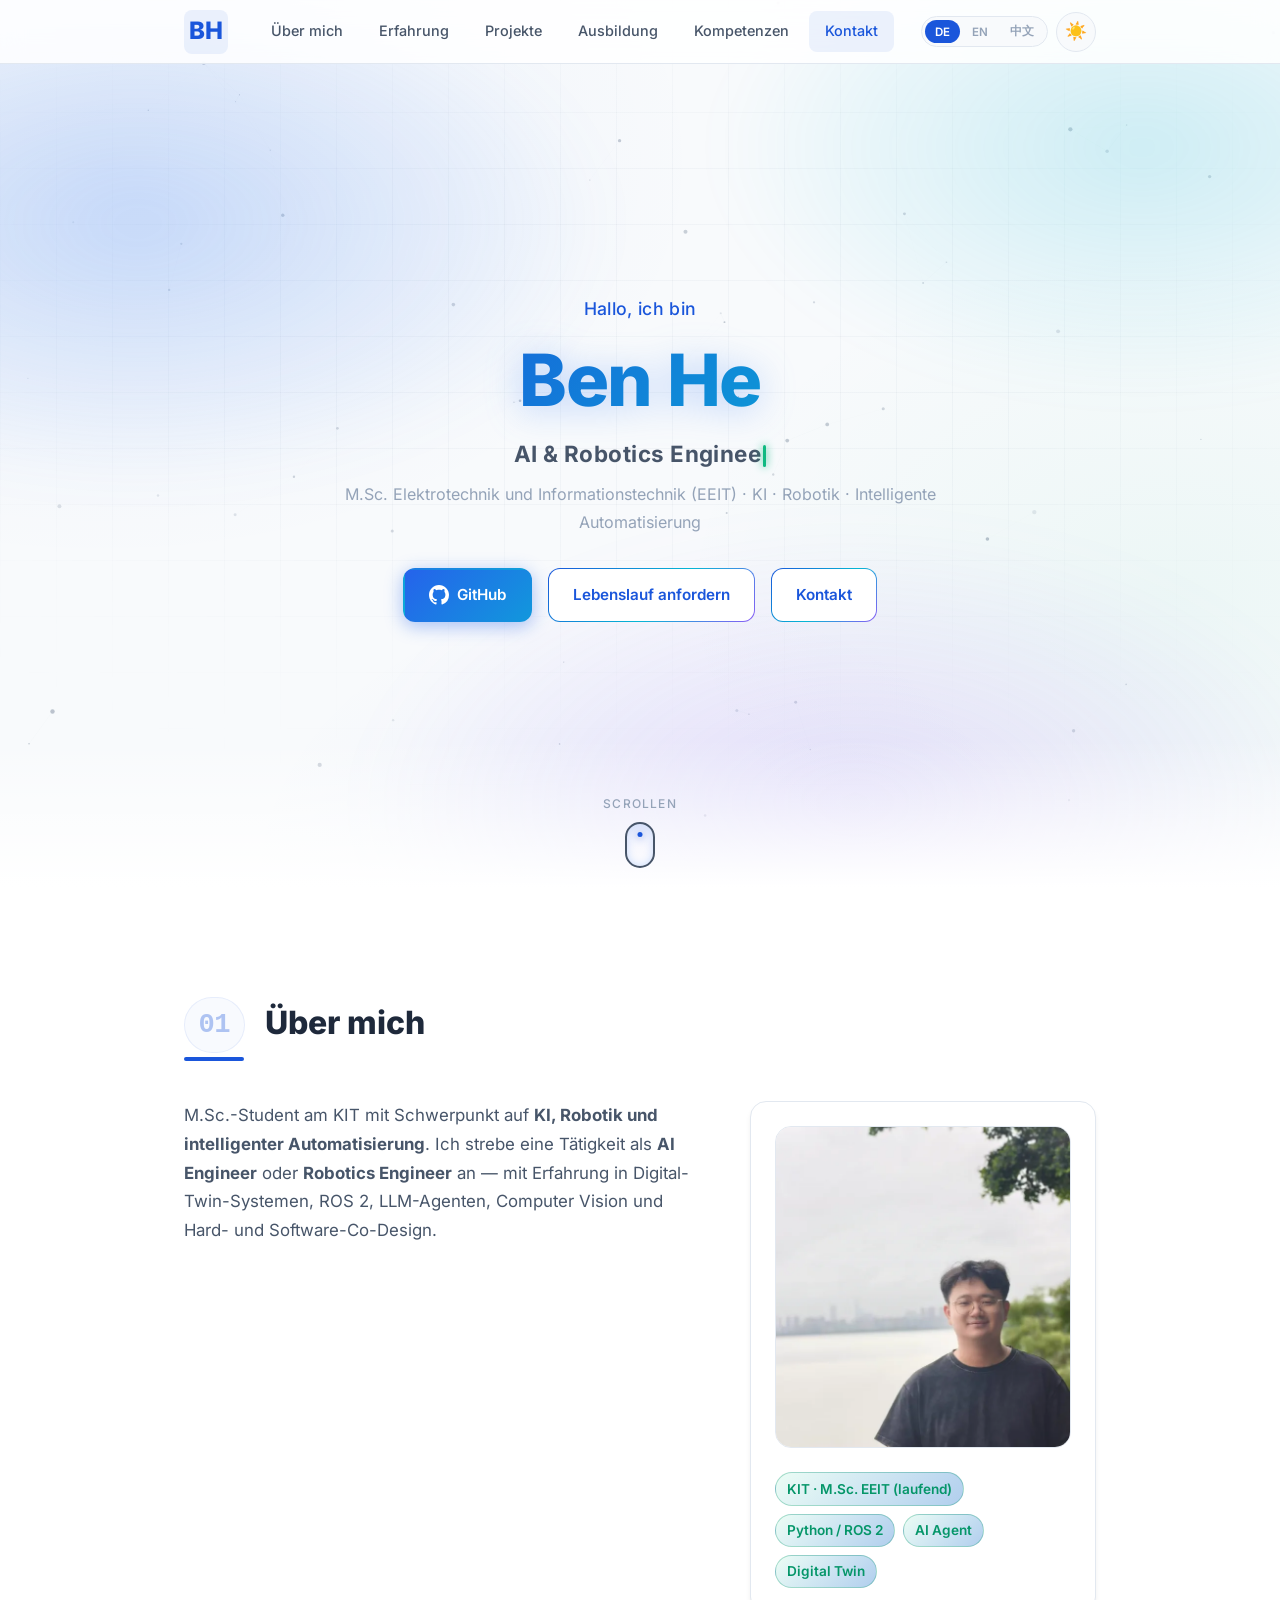
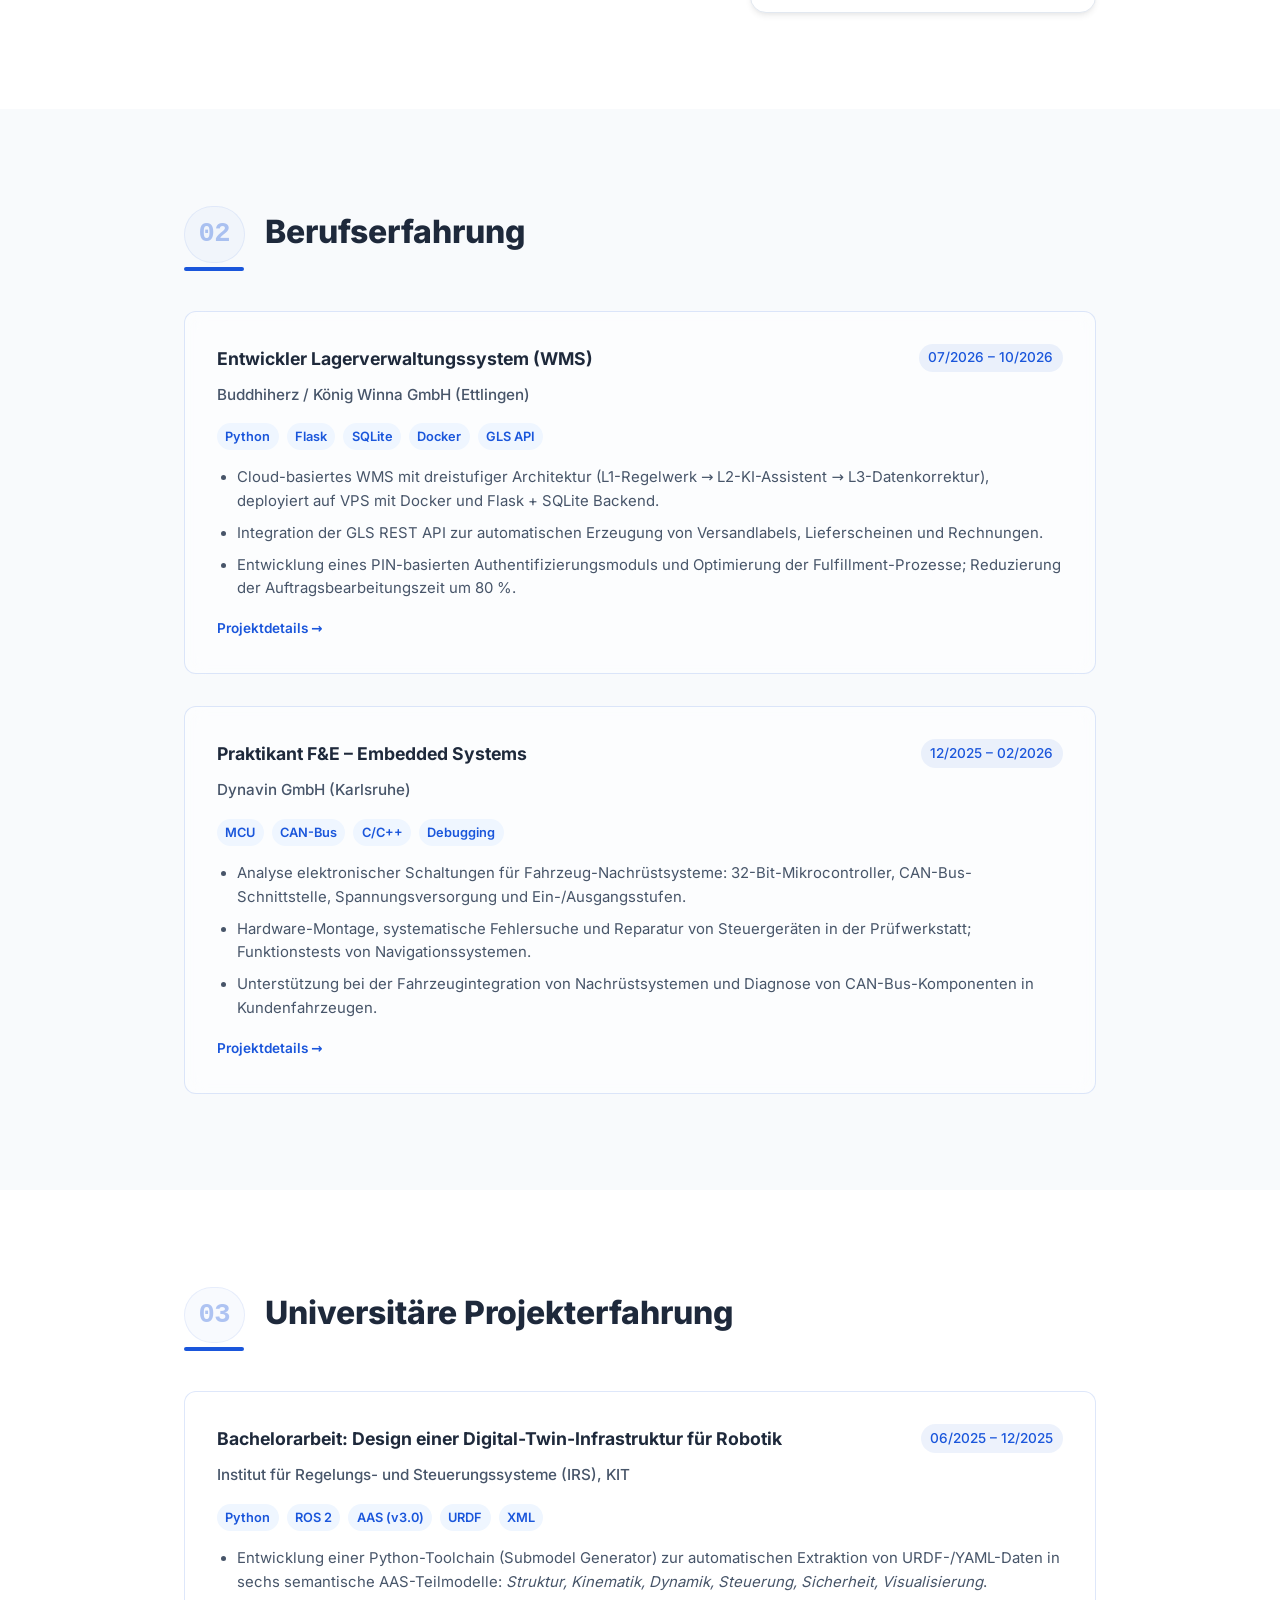
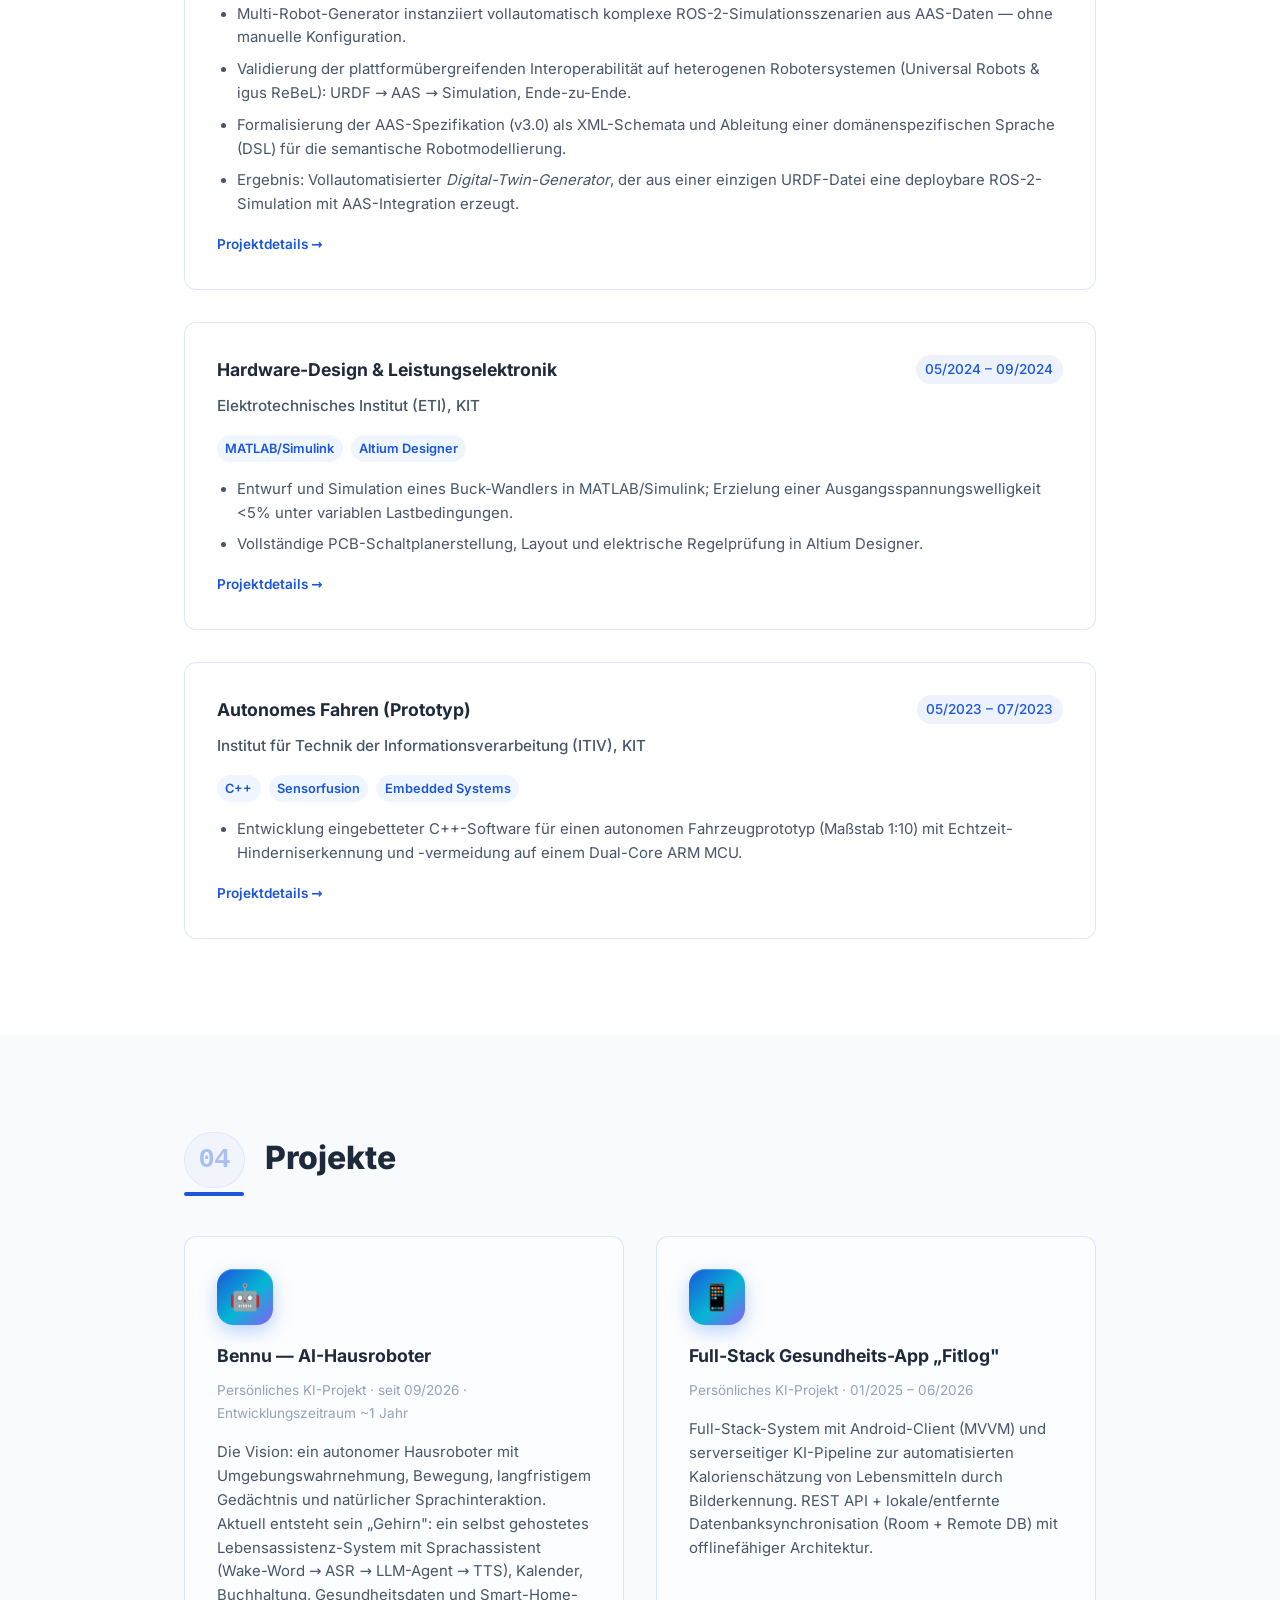
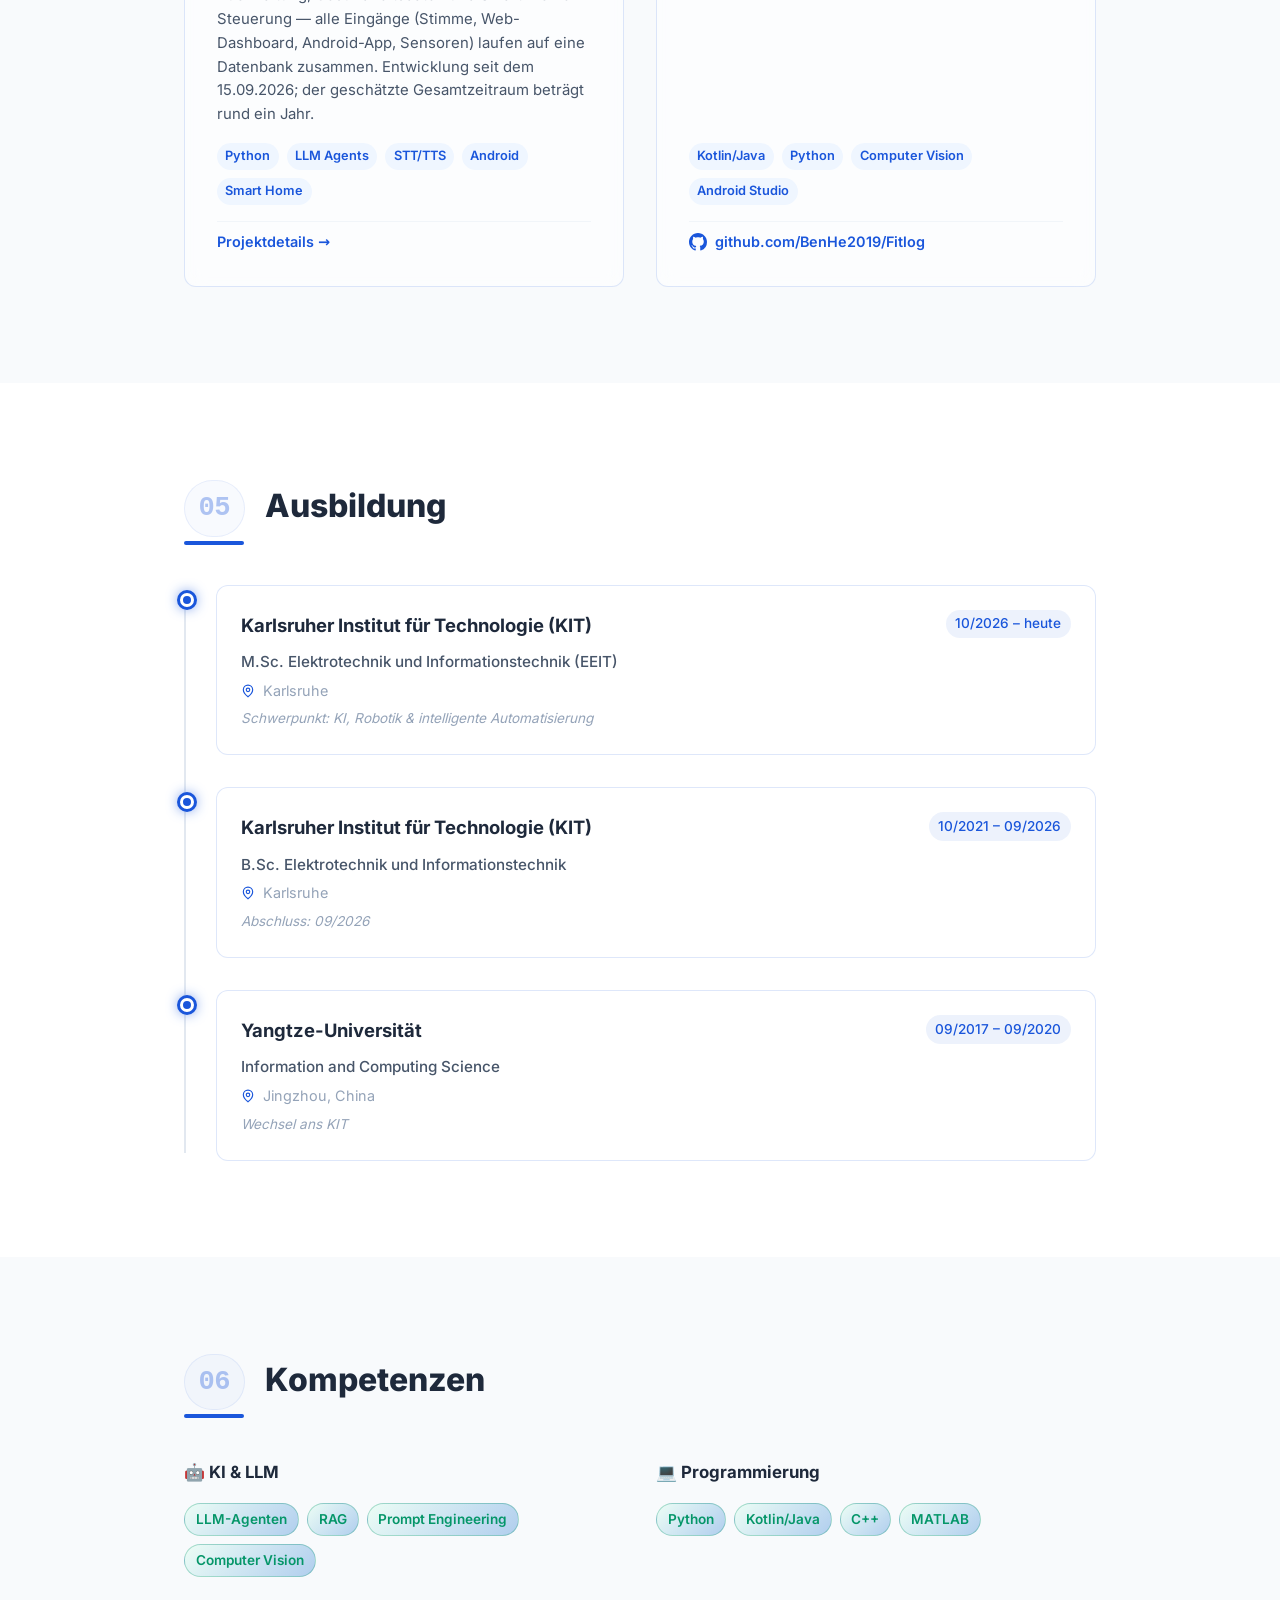
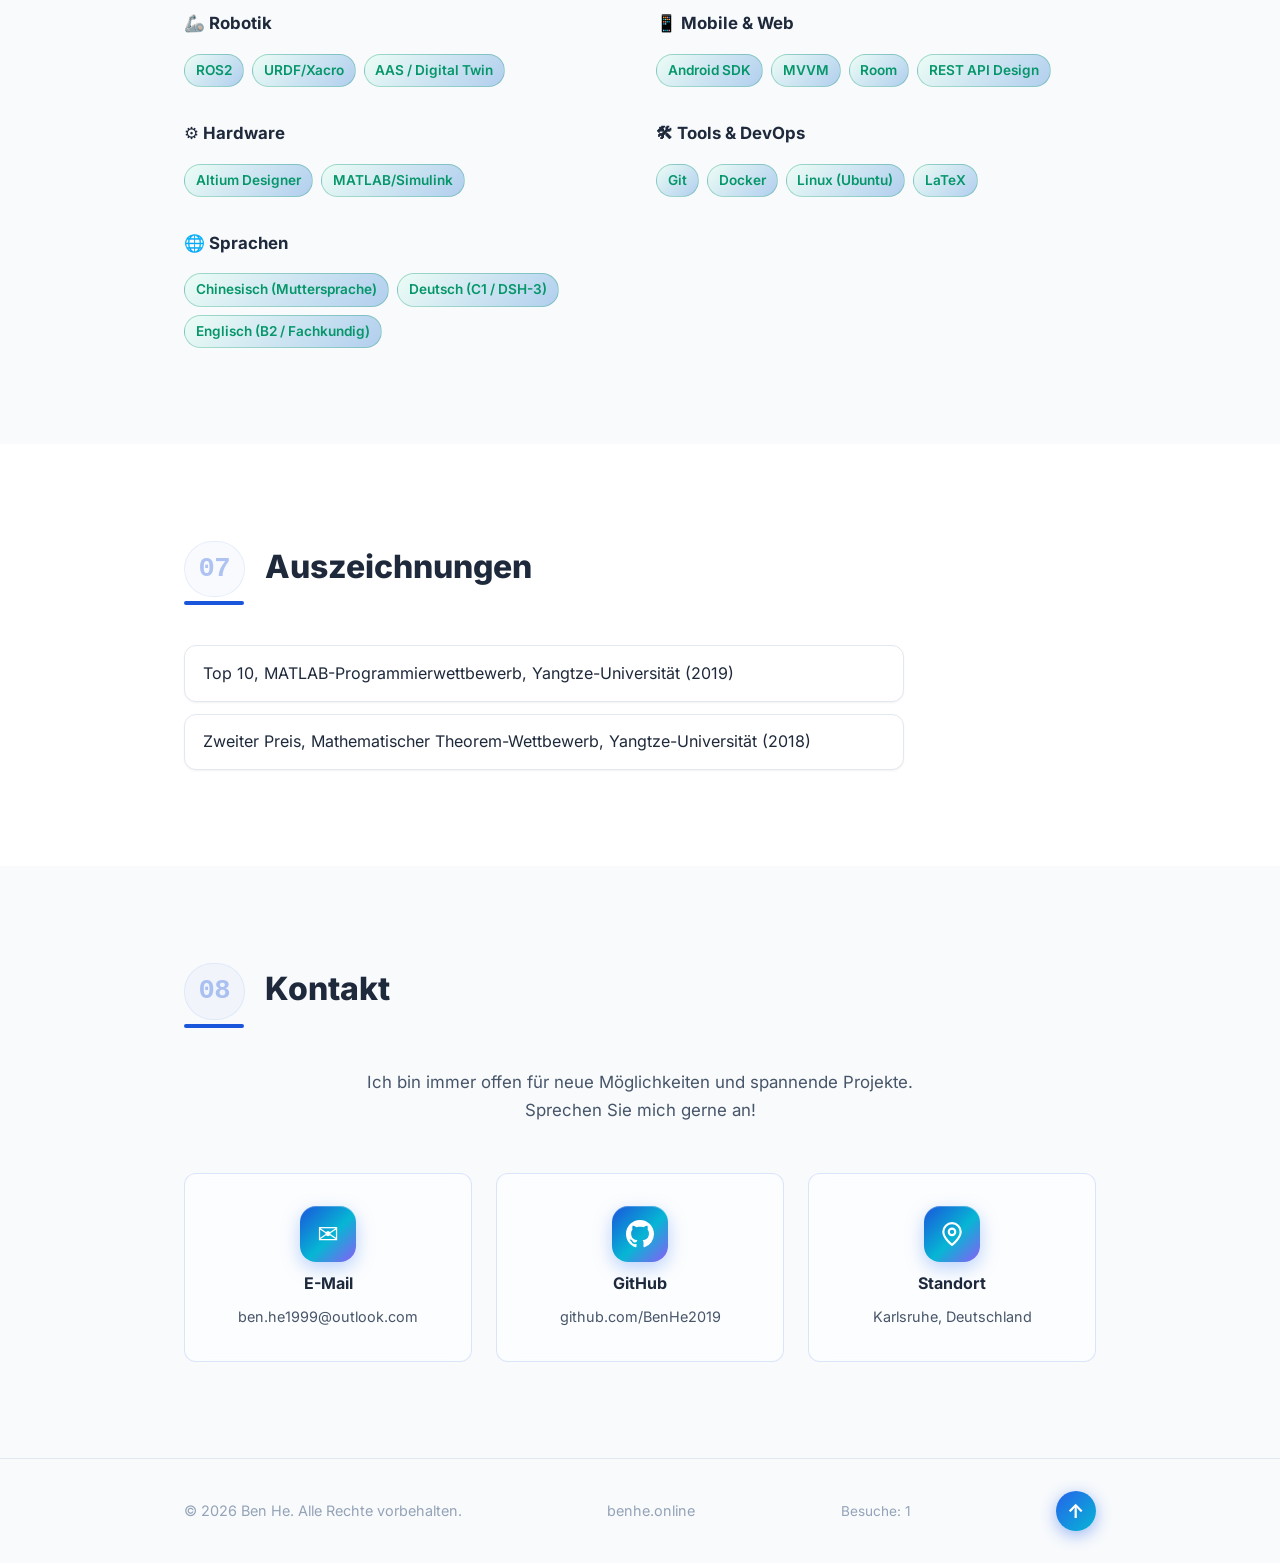
==== commit d9fbb213: "Improve SEO, privacy and recruiter-facing content Add OG tags, canonical URLs, JSON-LD, robots.txt, " ====
--- a/index.html
+++ b/index.html
@@ -3,13 +3,22 @@
 <head>
   <meta charset="UTF-8">
   <meta name="viewport" content="width=device-width, initial-scale=1.0">
-  <meta name="description" data-i18n="meta-desc" content="Ben He — AI Engineer & Robotics Engineer. Elektrotechnik-Student am KIT mit Schwerpunkt auf KI, Robotik und intelligenter Automatisierung.">
-  <title>Ben He | Portfolio</title>
+  <meta name="description" data-i18n="meta-desc" content="Ben He — M.Sc. EEIT @ KIT. Spezialisiert auf KI, Robotik und intelligente Automatisierung. Erfahrung in Digital Twin, ROS 2, LLM-Agenten und Computer Vision.">
+  <title>Ben He — AI &amp; Robotics Engineer | KIT</title>
+  <link rel="canonical" href="https://benhe2019.github.io/">
+  <meta property="og:type" content="website">
+  <meta property="og:url" content="https://benhe2019.github.io/">
+  <meta property="og:title" content="Ben He — AI &amp; Robotics Engineer | KIT">
+  <meta property="og:description" content="Ben He — M.Sc. EEIT @ KIT. Spezialisiert auf KI, Robotik und intelligente Automatisierung. Erfahrung in Digital Twin, ROS 2, LLM-Agenten und Computer Vision.">
+  <meta property="og:image" content="https://benhe2019.github.io/og-image.png">
+  <meta property="og:image:width" content="1200">
+  <meta property="og:image:height" content="630">
+  <meta name="twitter:card" content="summary_large_image">
+  <script type="application/ld+json">{"@context": "https://schema.org", "@type": "Person", "name": "Ben He", "url": "https://benhe2019.github.io/", "image": "https://benhe2019.github.io/portrait.jpg", "jobTitle": "AI & Robotics Engineer", "alumniOf": {"@type": "CollegeOrUniversity", "name": "Karlsruher Institut für Technologie"}, "address": {"@type": "PostalAddress", "addressLocality": "Karlsruhe", "addressCountry": "DE"}, "sameAs": ["https://github.com/BenHe2019"], "knowsAbout": ["Artificial Intelligence", "Robotics", "ROS 2", "Digital Twin", "LLM Agents", "Computer Vision"]}</script>
   <link rel="icon" type="image/svg+xml" href="favicon.svg">
   <link rel="stylesheet" href="styles.css">
-  <link rel="preconnect" href="https://fonts.googleapis.com">
-  <link rel="preconnect" href="https://fonts.gstatic.com" crossorigin>
-  <link href="https://fonts.googleapis.com/css2?family=Inter:wght@400;500;600;700;800&display=swap" rel="stylesheet">
+  <link rel="apple-touch-icon" href="apple-touch-icon.png">
+  <link rel="preload" href="fonts/inter-latin.woff2" as="font" type="font/woff2" crossorigin>
 </head>
 <body>
 
@@ -22,9 +31,9 @@
       <a href="#hero" class="nav-logo" data-i18n-aria="nav-home" aria-label="Zur Startseite">BH</a>
       <nav class="nav-links" id="navLinks" role="navigation" data-i18n-aria="nav-main" aria-label="Hauptnavigation">
         <a href="#about" data-section="about" data-i18n="nav-about">Über mich</a>
-        <a href="#education" data-section="education" data-i18n="nav-edu">Ausbildung</a>
         <a href="#experience" data-section="experience" data-i18n="nav-exp">Erfahrung</a>
         <a href="#projects" data-section="projects" data-i18n="nav-proj">Projekte</a>
+        <a href="#education" data-section="education" data-i18n="nav-edu">Ausbildung</a>
         <a href="#skills" data-section="skills" data-i18n="nav-skills">Kompetenzen</a>
         <a href="#contact" data-section="contact" data-i18n="nav-contact">Kontakt</a>
       </nav>
@@ -55,13 +64,14 @@
       <div class="container hero-content">
         <p class="hero-greeting" data-i18n="hero-greeting">Hallo, ich bin</p>
         <h1 class="hero-name">Ben He</h1>
-        <p class="hero-title" id="heroTitle"></p>
+        <p class="hero-title" id="heroTitle">AI &amp; Robotics Engineer</p>
         <p class="hero-subtitle" data-i18n="hero-subtitle">M.Sc. Elektrotechnik und Informationstechnik (EEIT) · KI · Robotik · Intelligente Automatisierung</p>
         <div class="hero-cta">
           <a href="https://github.com/BenHe2019" target="_blank" rel="noopener" class="btn btn-primary">
             <svg class="btn-icon" width="20" height="20" viewBox="0 0 24 24" fill="currentColor"><path d="M12 0C5.37 0 0 5.37 0 12c0 5.31 3.435 9.795 8.205 11.385.6.105.825-.255.825-.57 0-.285-.015-1.23-.015-2.235-3.015.555-3.795-.735-4.035-1.41-.135-.345-.72-1.41-1.23-1.695-.42-.225-1.02-.78-.015-.795.945-.015 1.62.87 1.845 1.23 1.08 1.815 2.805 1.305 3.495.99.105-.78.42-1.305.765-1.605-2.67-.3-5.46-1.335-5.46-5.925 0-1.305.465-2.385 1.23-3.225-.12-.3-.54-1.53.12-3.18 0 0 1.005-.315 3.3 1.23.96-.27 1.98-.405 3-.405s2.04.135 3 .405c2.295-1.56 3.3-1.23 3.3-1.23.66 1.65.24 2.88.12 3.18.765.84 1.23 1.905 1.23 3.225 0 4.605-2.805 5.625-5.475 5.925.435.375.81 1.095.81 2.22 0 1.605-.015 2.895-.015 3.3 0 .315.225.69.825.57A12.02 12.02 0 0 0 24 12c0-6.63-5.37-12-12-12z"/></svg>
             GitHub
           </a>
+          <a href="mailto:ben.he1999@outlook.com?subject=Lebenslauf%20Ben%20He" class="btn btn-outline" data-i18n="hero-cv">Lebenslauf anfordern</a>
           <a href="#contact" class="btn btn-outline" data-i18n="hero-cta">Kontakt</a>
         </div>
       </div>
@@ -80,12 +90,12 @@
         <div class="about-layout">
           <div class="about-content">
             <p data-i18n="about-text">
-              Ingenieur am KIT mit Schwerpunkt auf <strong>KI, Robotik und intelligenter Automatisierung</strong>. Ich strebe eine Tätigkeit als <strong>AI Engineer</strong> oder <strong>Robotics Engineer</strong> an — mit Erfahrung in Digital-Twin-Systemen, ROS&nbsp;2, LLM-Agenten, Computer Vision und Hard- und Software-Co-Design.
+              M.Sc.-Student am KIT mit Schwerpunkt auf <strong>KI, Robotik und intelligenter Automatisierung</strong>. Ich strebe eine Tätigkeit als <strong>AI Engineer</strong> oder <strong>Robotics Engineer</strong> an — mit Erfahrung in Digital-Twin-Systemen, ROS&nbsp;2, LLM-Agenten, Computer Vision und Hard- und Software-Co-Design.
             </p>
           </div>
           <aside class="about-photo-card" data-i18n-aria="about-photo" aria-label="Persönliche Vorstellung">
             <div class="photo-frame">
-              <picture><source srcset="portrait.webp" type="image/webp"><img src="portrait.jpg" data-i18n-alt="portrait-alt" alt="Portrait von Ben He"></picture>
+              <picture><source srcset="portrait.webp" type="image/webp"><img src="portrait.jpg" width="600" height="826" data-i18n-alt="portrait-alt" alt="Portrait von Ben He"></picture>
             </div>
             <div class="about-badges">
               <span class="tag tag-skill" data-i18n="about-tag-msc">KIT · M.Sc. EEIT (laufend)</span>
@@ -98,59 +108,14 @@
       </div>
     </section>
 
-    <!-- Education Section -->
-    <section class="section section-alt" id="education">
-      <div class="container">
-        <h2 class="section-title"><span class="section-num">02</span> <span data-i18n="edu-title">Ausbildung</span></h2>
-        <div class="timeline">
-          <div class="timeline-item">
-            <div class="timeline-marker"></div>
-            <div class="timeline-card">
-              <div class="timeline-header">
-                <h3 data-i18n="edu-kit-name">Karlsruher Institut für Technologie (KIT)</h3>
-                <span class="timeline-date" data-i18n="edu-kit-msc-date">10/2026 – heute</span>
-              </div>
-              <p class="timeline-subtitle" data-i18n="edu-kit-msc-degree">M.Sc. Elektrotechnik und Informationstechnik (EEIT)</p>
-              <p class="timeline-location"><svg class="loc-pin" width="14" height="14" viewBox="0 0 24 24" fill="none" stroke="currentColor" stroke-width="2" stroke-linecap="round" stroke-linejoin="round" aria-hidden="true"><path d="M20 10c0 6-8 12-8 12s-8-6-8-12a8 8 0 0 1 16 0Z"/><circle cx="12" cy="10" r="3"/></svg> Karlsruhe</p>
-              <p class="timeline-note" data-i18n="edu-kit-msc-note">Schwerpunkt: KI, Robotik &amp; intelligente Automatisierung</p>
-            </div>
-          </div>
-          <div class="timeline-item">
-            <div class="timeline-marker"></div>
-            <div class="timeline-card">
-              <div class="timeline-header">
-                <h3 data-i18n="edu-kit-name">Karlsruher Institut für Technologie (KIT)</h3>
-                <span class="timeline-date">10/2021 – 09/2026</span>
-              </div>
-              <p class="timeline-subtitle" data-i18n="edu-kit-degree">B.Sc. Elektrotechnik und Informationstechnik</p>
-              <p class="timeline-location"><svg class="loc-pin" width="14" height="14" viewBox="0 0 24 24" fill="none" stroke="currentColor" stroke-width="2" stroke-linecap="round" stroke-linejoin="round" aria-hidden="true"><path d="M20 10c0 6-8 12-8 12s-8-6-8-12a8 8 0 0 1 16 0Z"/><circle cx="12" cy="10" r="3"/></svg> Karlsruhe</p>
-              <p class="timeline-note" data-i18n="edu-kit-note">Abschluss: 09/2026</p>
-            </div>
-          </div>
-          <div class="timeline-item">
-            <div class="timeline-marker"></div>
-            <div class="timeline-card">
-              <div class="timeline-header">
-                <h3 data-i18n="edu-yz-name">Yangtze-Universität</h3>
-                <span class="timeline-date">09/2017 – 09/2020</span>
-              </div>
-              <p class="timeline-subtitle" data-i18n="edu-yz-degree">Information and Computing Science</p>
-              <p class="timeline-location"><svg class="loc-pin" width="14" height="14" viewBox="0 0 24 24" fill="none" stroke="currentColor" stroke-width="2" stroke-linecap="round" stroke-linejoin="round" aria-hidden="true"><path d="M20 10c0 6-8 12-8 12s-8-6-8-12a8 8 0 0 1 16 0Z"/><circle cx="12" cy="10" r="3"/></svg> Jingzhou, China</p>
-              <p class="timeline-note" data-i18n="edu-yz-note">Wechsel ans KIT</p>
-            </div>
-          </div>
-        </div>
-      </div>
-    </section>
-
     <!-- Experience Section -->
-    <section class="section" id="experience">
-      <div class="container">
-        <h2 class="section-title"><span class="section-num">03</span> <span data-i18n="exp-title">Berufserfahrung</span></h2>
+    <section class="section section-alt" id="experience">
+      <div class="container">
+        <h2 class="section-title"><span class="section-num">02</span> <span data-i18n="exp-title">Berufserfahrung</span></h2>
         <div class="exp-grid">
           <!-- Buddhiherz -->
           <article class="exp-card">
-            <a href="buddhiherz.html" class="exp-card-link" aria-label="Buddhiherz Cloud-Lagerverwaltungssystem – Details">
+            <a href="buddhiherz.html" class="exp-card-link">
             <div class="exp-card-header">
               <h3 data-i18n="exp-buddhiherz-title">Entwickler Lagerverwaltungssystem (WMS)</h3>
               <span class="exp-date">07/2026 – 10/2026</span>
@@ -166,14 +131,14 @@
             <ul class="exp-details">
               <li data-i18n="exp-buddhiherz-1">Cloud-basiertes WMS mit dreistufiger Architektur (L1-Regelwerk → L2-KI-Assistent → L3-Datenkorrektur), deployiert auf VPS mit Docker und Flask + SQLite Backend.</li>
               <li data-i18n="exp-buddhiherz-2">Integration der GLS REST API zur automatischen Erzeugung von Versandlabels, Lieferscheinen und Rechnungen.</li>
-              <li data-i18n="exp-buddhiherz-3">Entwicklung eines PIN-basierten Authentifizierungsmoduls und Optimierung der Fulfillment-Prozesse; Reduzierung der Auftragsbearbeitungszeit um 80 %. 54/54 Tests bestanden.</li>
+              <li data-i18n="exp-buddhiherz-3">Entwicklung eines PIN-basierten Authentifizierungsmoduls und Optimierung der Fulfillment-Prozesse; Reduzierung der Auftragsbearbeitungszeit um 80 %.</li>
             </ul>
             <span class="exp-card-more" data-i18n="exp-buddhiherz-more">Projektdetails →</span>
             </a>
           </article>
           <!-- Praktikum Dynavin -->
           <article class="exp-card">
-            <a href="praktikum.html" class="exp-card-link" aria-label="Praktikant F&amp;E – Embedded Systems – Details">
+            <a href="praktikum.html" class="exp-card-link">
               <div class="exp-card-header">
                 <h3 data-i18n="exp-praktikum-title">Praktikant F&amp;E – Embedded Systems</h3>
                 <span class="exp-date">12/2025 – 02/2026</span>
@@ -198,13 +163,13 @@
     </section>
 
     <!-- University Project Experience Section -->
-    <section class="section section-alt" id="uni">
-      <div class="container">
-        <h2 class="section-title"><span class="section-num">04</span> <span data-i18n="uni-title">Universitäre Projekterfahrung</span></h2>
+    <section class="section" id="uni">
+      <div class="container">
+        <h2 class="section-title"><span class="section-num">03</span> <span data-i18n="uni-title">Universitäre Projekterfahrung</span></h2>
         <div class="exp-grid">
           <!-- Bachelor Thesis -->
           <article class="exp-card">
-            <a href="bachelorarbeit.html" class="exp-card-link" aria-label="Bachelorarbeit: Digital-Twin-Infrastruktur – Details">
+            <a href="bachelorarbeit.html" class="exp-card-link">
               <div class="exp-card-header">
                 <h3 data-i18n="exp-thesis-title">Bachelorarbeit: Design einer Digital-Twin-Infrastruktur für Robotik</h3>
                 <span class="exp-date">06/2025 – 12/2025</span>
@@ -229,7 +194,7 @@
           </article>
           <!-- ETI -->
           <article class="exp-card">
-            <a href="power-electronics.html" class="exp-card-link" aria-label="Hardware-Design & Leistungselektronik – Details">
+            <a href="power-electronics.html" class="exp-card-link">
               <div class="exp-card-header">
                 <h3 data-i18n="exp-eti-title">Hardware-Design &amp; Leistungselektronik</h3>
                 <span class="exp-date">05/2024 – 09/2024</span>
@@ -248,7 +213,7 @@
           </article>
           <!-- ITIV -->
           <article class="exp-card">
-            <a href="pit-autopilot.html" class="exp-card-link" aria-label="Autonomes Fahren (Prototyp) – Details">
+            <a href="pit-autopilot.html" class="exp-card-link">
               <div class="exp-card-header">
                 <h3 data-i18n="exp-itiv-title">Autonomes Fahren (Prototyp)</h3>
                 <span class="exp-date">05/2023 – 07/2023</span>
@@ -270,9 +235,9 @@
     </section>
 
     <!-- Projects Section -->
-    <section class="section" id="projects">
-      <div class="container">
-        <h2 class="section-title"><span class="section-num">05</span> <span data-i18n="proj-title">Projekte</span></h2>
+    <section class="section section-alt" id="projects">
+      <div class="container">
+        <h2 class="section-title"><span class="section-num">04</span> <span data-i18n="proj-title">Projekte</span></h2>
         <div class="projects-grid">
 
           <article class="project-card">
@@ -312,6 +277,51 @@
       </div>
     </section>
 
+    <!-- Education Section -->
+    <section class="section" id="education">
+      <div class="container">
+        <h2 class="section-title"><span class="section-num">05</span> <span data-i18n="edu-title">Ausbildung</span></h2>
+        <div class="timeline">
+          <div class="timeline-item">
+            <div class="timeline-marker"></div>
+            <div class="timeline-card">
+              <div class="timeline-header">
+                <h3 data-i18n="edu-kit-name">Karlsruher Institut für Technologie (KIT)</h3>
+                <span class="timeline-date" data-i18n="edu-kit-msc-date">10/2026 – heute</span>
+              </div>
+              <p class="timeline-subtitle" data-i18n="edu-kit-msc-degree">M.Sc. Elektrotechnik und Informationstechnik (EEIT)</p>
+              <p class="timeline-location"><svg class="loc-pin" width="14" height="14" viewBox="0 0 24 24" fill="none" stroke="currentColor" stroke-width="2" stroke-linecap="round" stroke-linejoin="round" aria-hidden="true"><path d="M20 10c0 6-8 12-8 12s-8-6-8-12a8 8 0 0 1 16 0Z"/><circle cx="12" cy="10" r="3"/></svg> Karlsruhe</p>
+              <p class="timeline-note" data-i18n="edu-kit-msc-note">Schwerpunkt: KI, Robotik &amp; intelligente Automatisierung</p>
+            </div>
+          </div>
+          <div class="timeline-item">
+            <div class="timeline-marker"></div>
+            <div class="timeline-card">
+              <div class="timeline-header">
+                <h3 data-i18n="edu-kit-name">Karlsruher Institut für Technologie (KIT)</h3>
+                <span class="timeline-date">10/2021 – 09/2026</span>
+              </div>
+              <p class="timeline-subtitle" data-i18n="edu-kit-degree">B.Sc. Elektrotechnik und Informationstechnik</p>
+              <p class="timeline-location"><svg class="loc-pin" width="14" height="14" viewBox="0 0 24 24" fill="none" stroke="currentColor" stroke-width="2" stroke-linecap="round" stroke-linejoin="round" aria-hidden="true"><path d="M20 10c0 6-8 12-8 12s-8-6-8-12a8 8 0 0 1 16 0Z"/><circle cx="12" cy="10" r="3"/></svg> Karlsruhe</p>
+              <p class="timeline-note" data-i18n="edu-kit-note">Abschluss: 09/2026</p>
+            </div>
+          </div>
+          <div class="timeline-item">
+            <div class="timeline-marker"></div>
+            <div class="timeline-card">
+              <div class="timeline-header">
+                <h3 data-i18n="edu-yz-name">Yangtze-Universität</h3>
+                <span class="timeline-date">09/2017 – 09/2020</span>
+              </div>
+              <p class="timeline-subtitle" data-i18n="edu-yz-degree">Information and Computing Science</p>
+              <p class="timeline-location"><svg class="loc-pin" width="14" height="14" viewBox="0 0 24 24" fill="none" stroke="currentColor" stroke-width="2" stroke-linecap="round" stroke-linejoin="round" aria-hidden="true"><path d="M20 10c0 6-8 12-8 12s-8-6-8-12a8 8 0 0 1 16 0Z"/><circle cx="12" cy="10" r="3"/></svg> Jingzhou, China</p>
+              <p class="timeline-note" data-i18n="edu-yz-note">Wechsel ans KIT</p>
+            </div>
+          </div>
+        </div>
+      </div>
+    </section>
+
     <!-- Skills Section -->
     <section class="section section-alt" id="skills">
       <div class="container">
@@ -394,7 +404,7 @@
     </section>
 
     <!-- Contact Section -->
-    <section class="section" id="contact">
+    <section class="section section-alt" id="contact">
       <div class="container">
         <h2 class="section-title"><span class="section-num">08</span> <span data-i18n="contact-title">Kontakt</span></h2>
         <p class="contact-intro" data-i18n="contact-intro">Ich bin immer offen für neue Möglichkeiten und spannende Projekte. Sprechen Sie mich gerne an!</p>
@@ -404,11 +414,6 @@
             <h3 data-i18n="contact-email">E-Mail</h3>
             <p>ben.he1999@outlook.com</p>
           </a>
-          <a href="tel:+4915568616003" class="contact-card">
-            <div class="contact-icon">📞</div>
-            <h3 data-i18n="contact-phone">Telefon</h3>
-            <p>+49 155 68616003</p>
-          </a>
           <a href="https://github.com/BenHe2019" target="_blank" rel="noopener" class="contact-card">
             <div class="contact-icon">
               <svg width="28" height="28" viewBox="0 0 24 24" fill="currentColor"><path d="M12 0C5.37 0 0 5.37 0 12c0 5.31 3.435 9.795 8.205 11.385.6.105.825-.255.825-.57 0-.285-.015-1.23-.015-2.235-3.015.555-3.795-.735-4.035-1.41-.135-.345-.72-1.41-1.23-1.695-.42-.225-1.02-.78-.015-.795.945-.015 1.62.87 1.845 1.23 1.08 1.815 2.805 1.305 3.495.99.105-.78.42-1.305.765-1.605-2.67-.3-5.46-1.335-5.46-5.925 0-1.305.465-2.385 1.23-3.225-.12-.3-.54-1.53.12-3.18 0 0 1.005-.315 3.3 1.23.96-.27 1.98-.405 3-.405s2.04.135 3 .405c2.295-1.56 3.3-1.23 3.3-1.23.66 1.65.24 2.88.12 3.18.765.84 1.23 1.905 1.23 3.225 0 4.605-2.805 5.625-5.475 5.925.435.375.81 1.095.81 2.22 0 1.605-.015 2.895-.015 3.3 0 .315.225.69.825.57A12.02 12.02 0 0 0 24 12c0-6.63-5.37-12-12-12z"/></svg>
@@ -430,6 +435,7 @@
   <footer class="footer">
     <div class="container footer-content">
       <p data-i18n="footer-text">&copy; 2026 Ben He. Alle Rechte vorbehalten.</p>
+      <a href="https://benhe.online" class="footer-link">benhe.online</a>
       <a href="#hero" class="back-to-top" data-i18n-aria="back-top" aria-label="Zurück nach oben">↑</a>
     </div>
   </footer>
--- a/styles.css
+++ b/styles.css
@@ -1,3 +1,11 @@
+@font-face {
+  font-family: 'Inter';
+  font-style: normal;
+  font-weight: 400 800;
+  font-display: swap;
+  src: url('fonts/inter-latin.woff2') format('woff2');
+}
+
 /* ============================================================
    Personal Website — Ben He
    Design System & Styles
@@ -320,6 +328,8 @@
     padding: 2px;
   }
   .lang-option {
+    min-width: 32px;
+    min-height: 32px;
     padding: 3px 8px;
     font-size: 0.68rem;
   }
@@ -973,7 +983,7 @@
 
 .contact-grid {
   display: grid;
-  grid-template-columns: repeat(2, 1fr);
+  grid-template-columns: repeat(3, 1fr);
   gap: var(--space-lg);
 }
 
@@ -1033,6 +1043,15 @@
   display: flex;
   justify-content: space-between;
   align-items: center;
+}
+
+.footer-link {
+  font-size: 0.9rem;
+  color: var(--color-text-muted);
+}
+
+.footer-link:hover {
+  color: var(--color-primary);
 }
 
 .footer-content p {
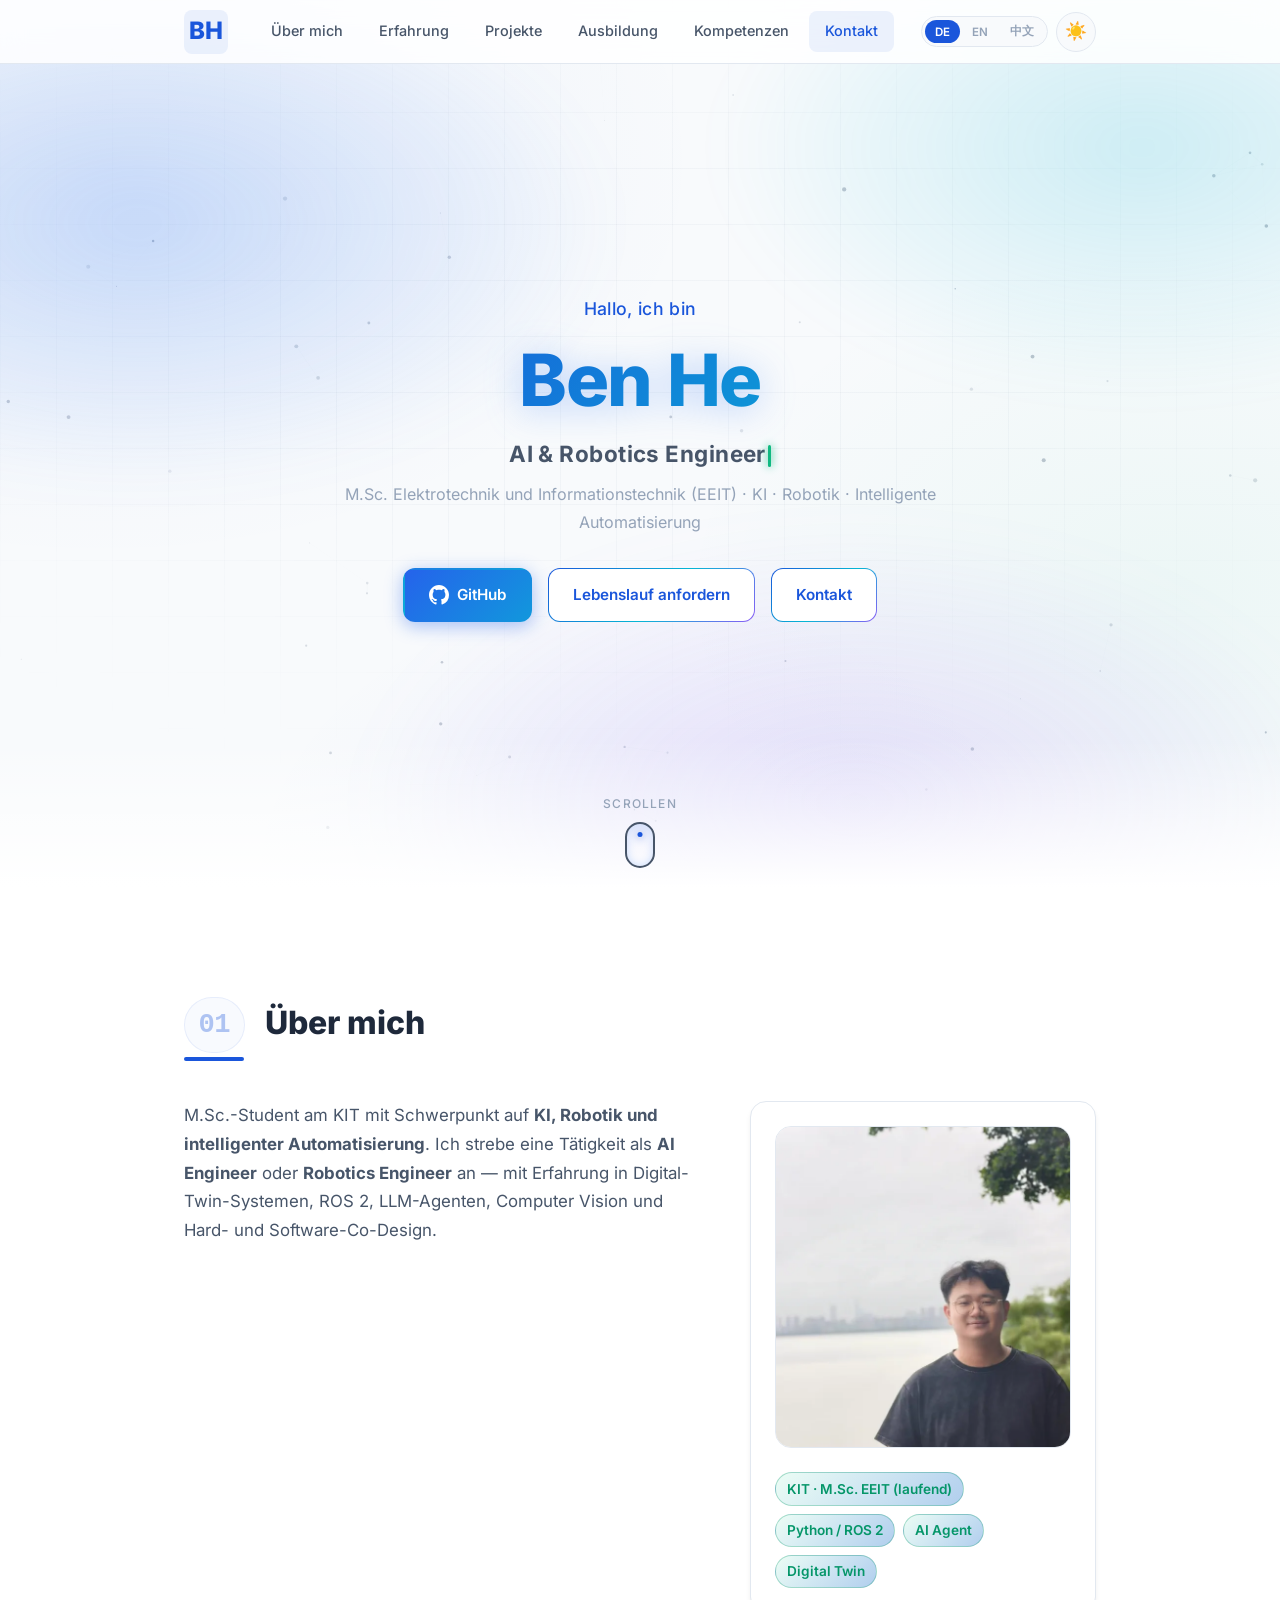
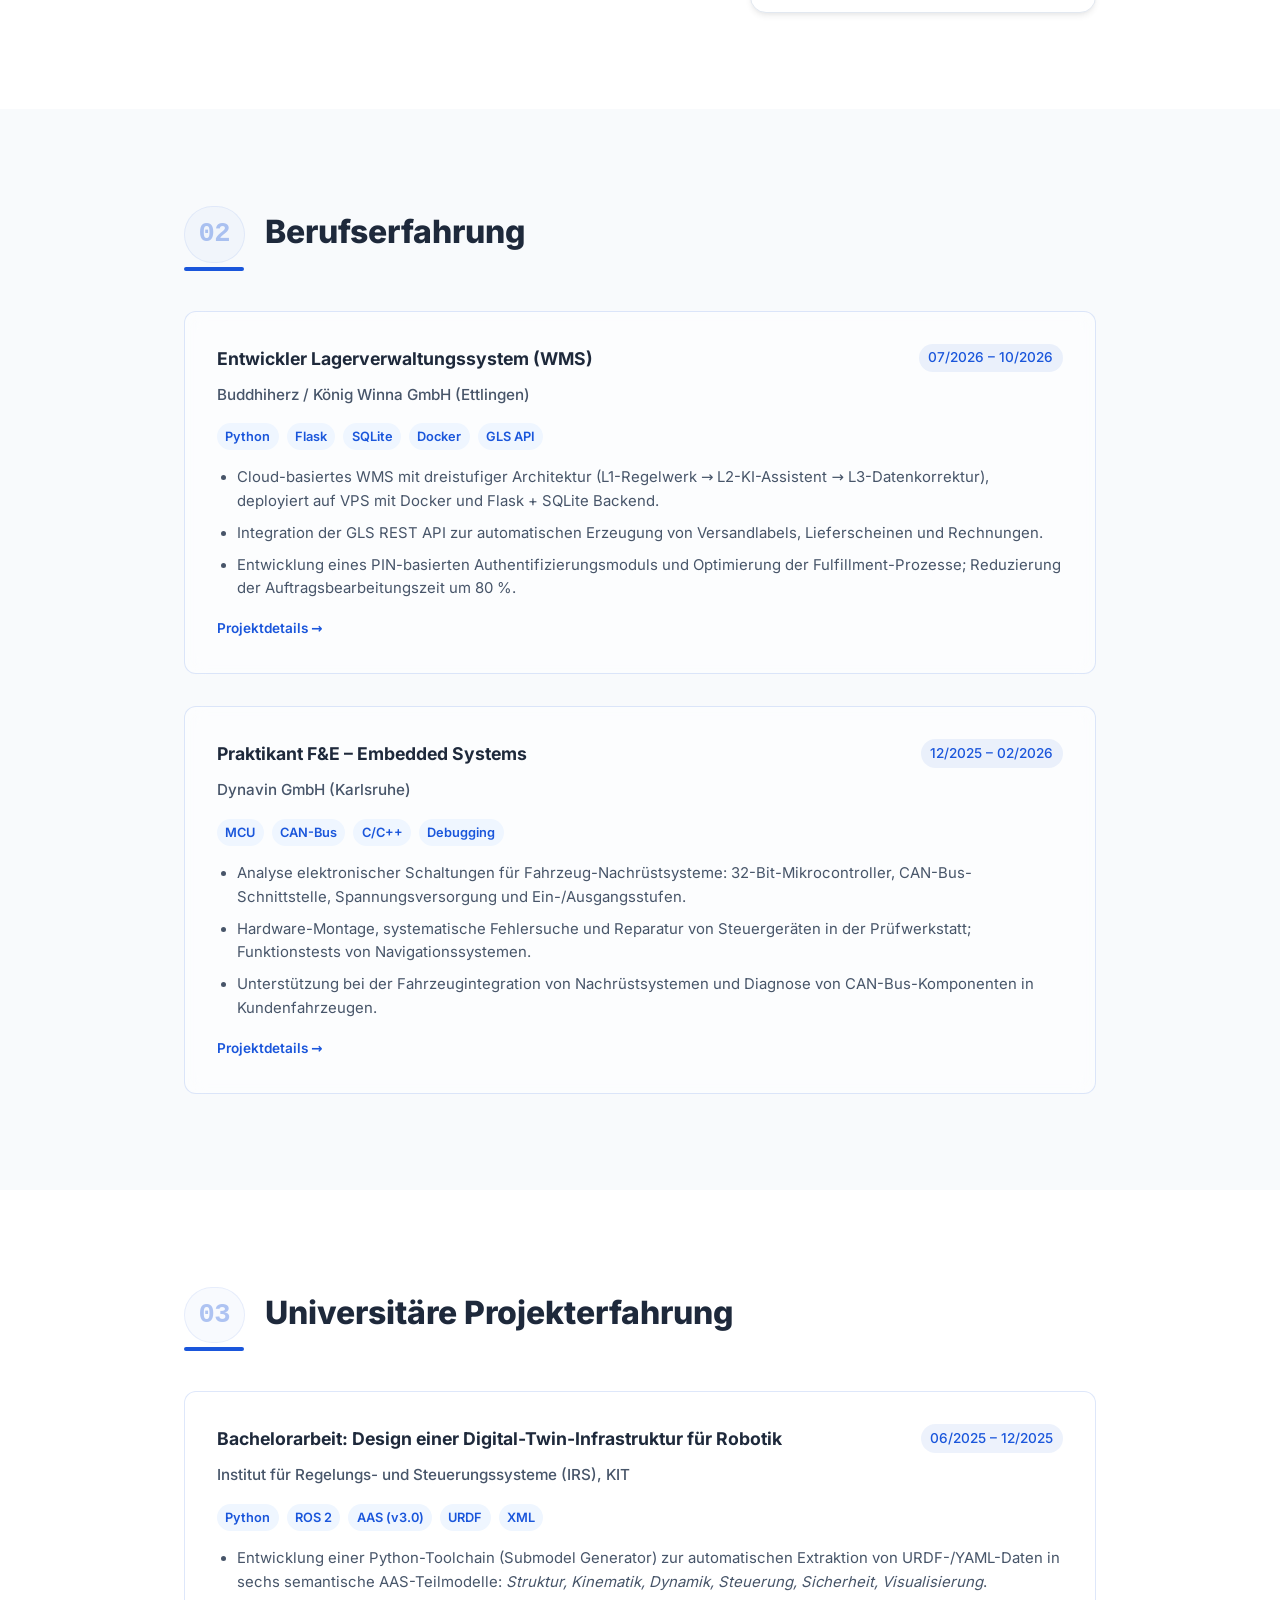
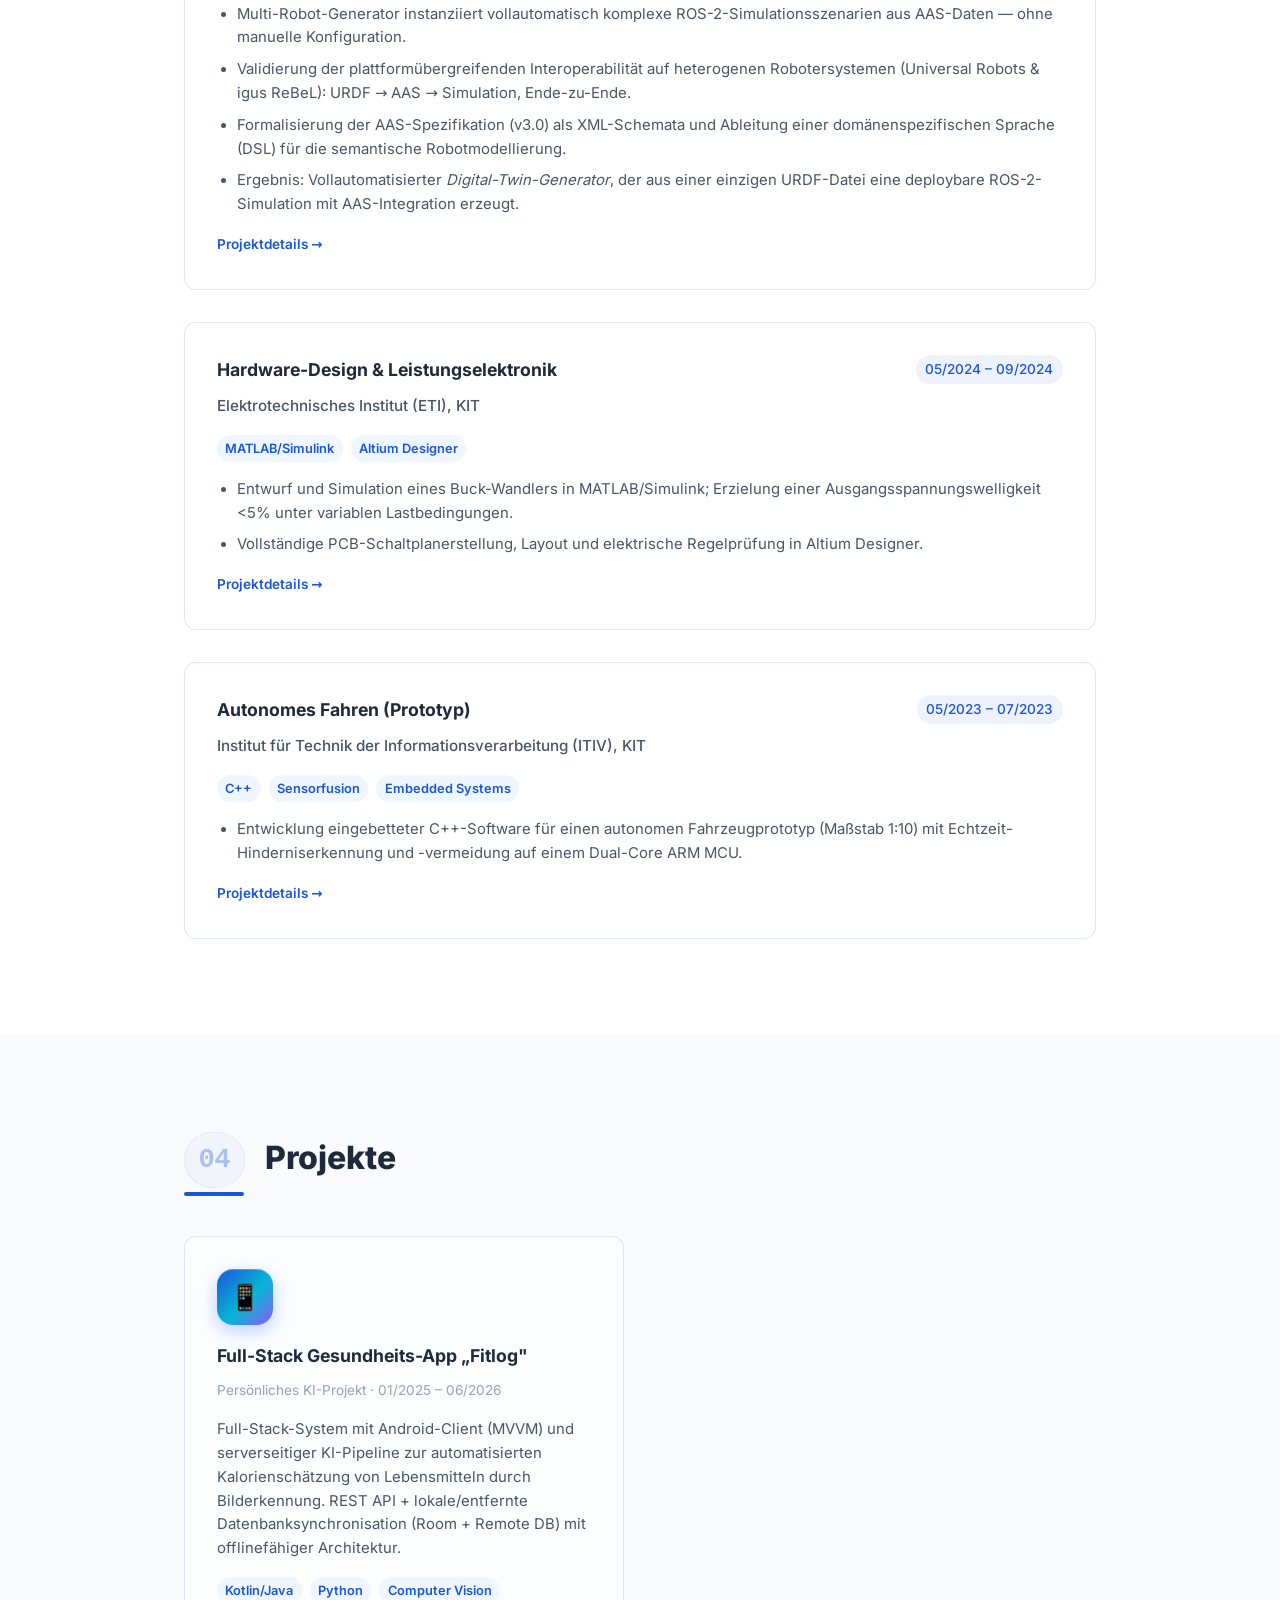
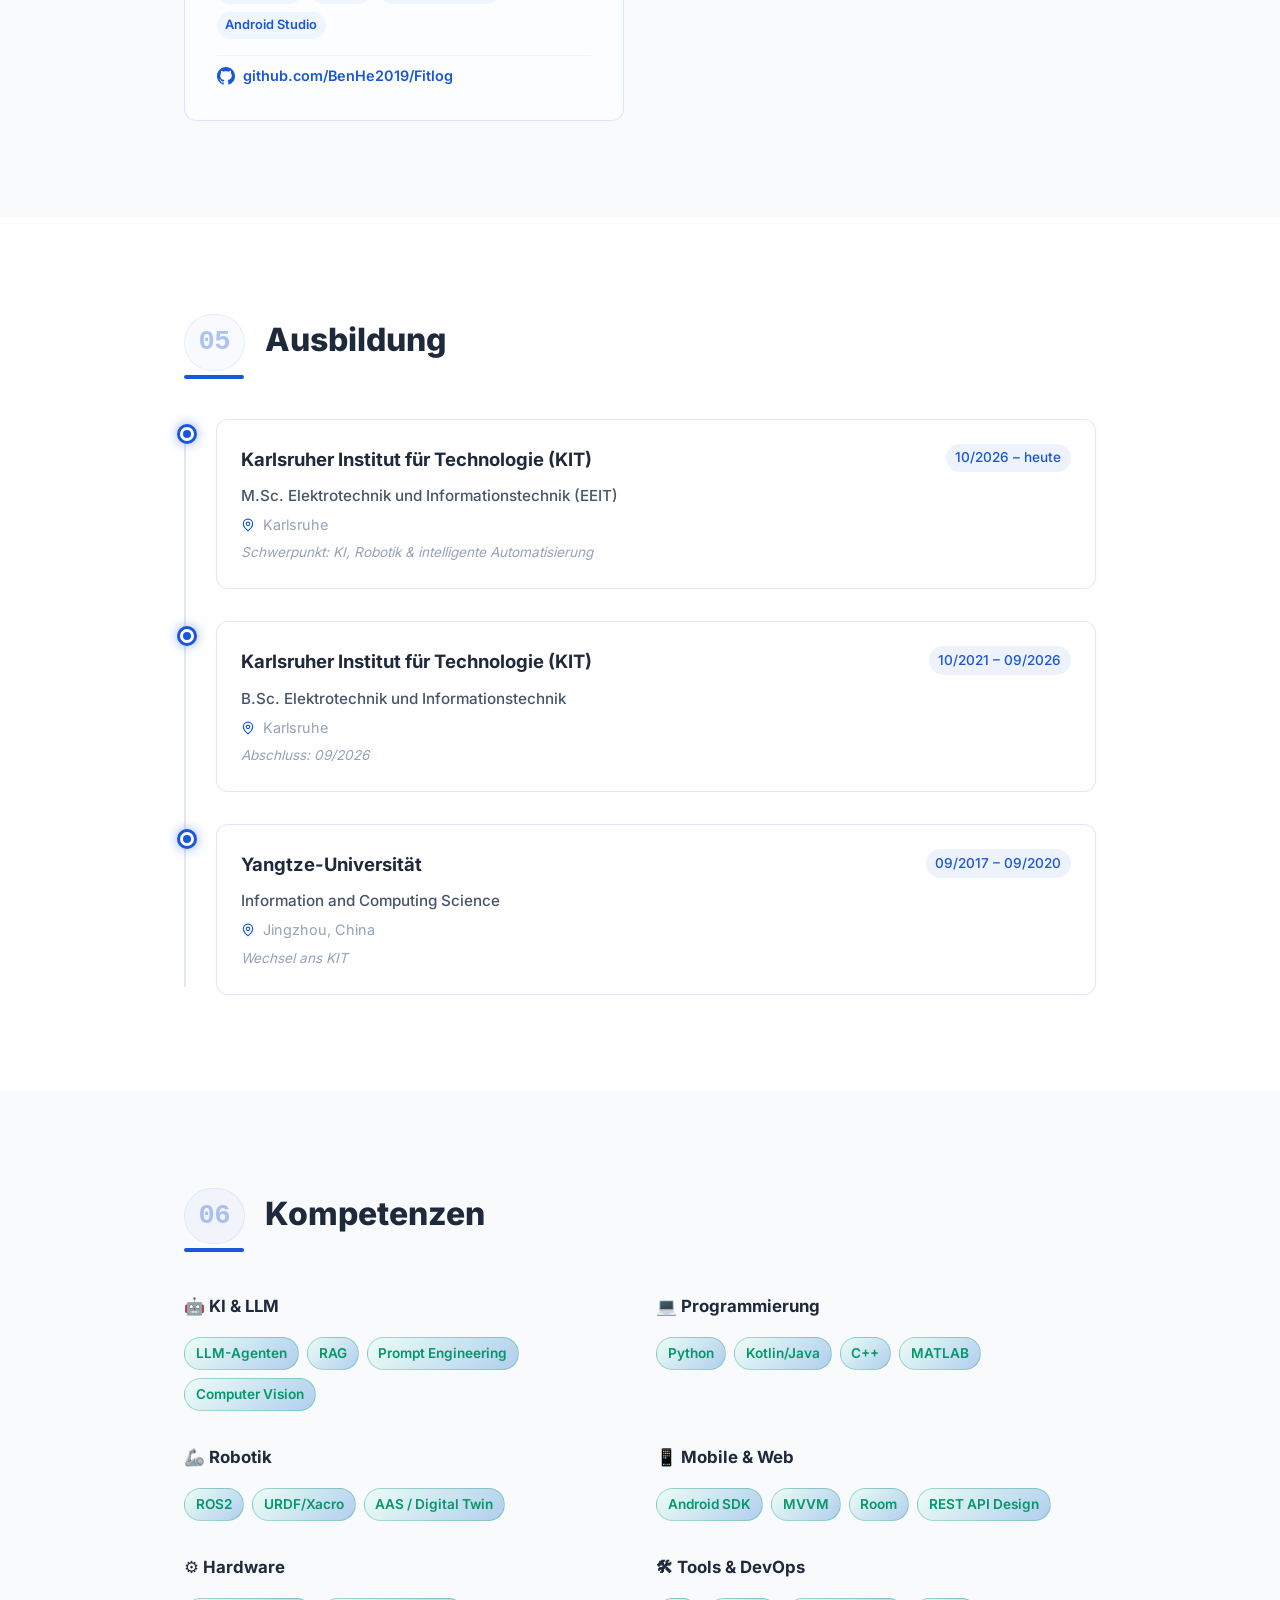
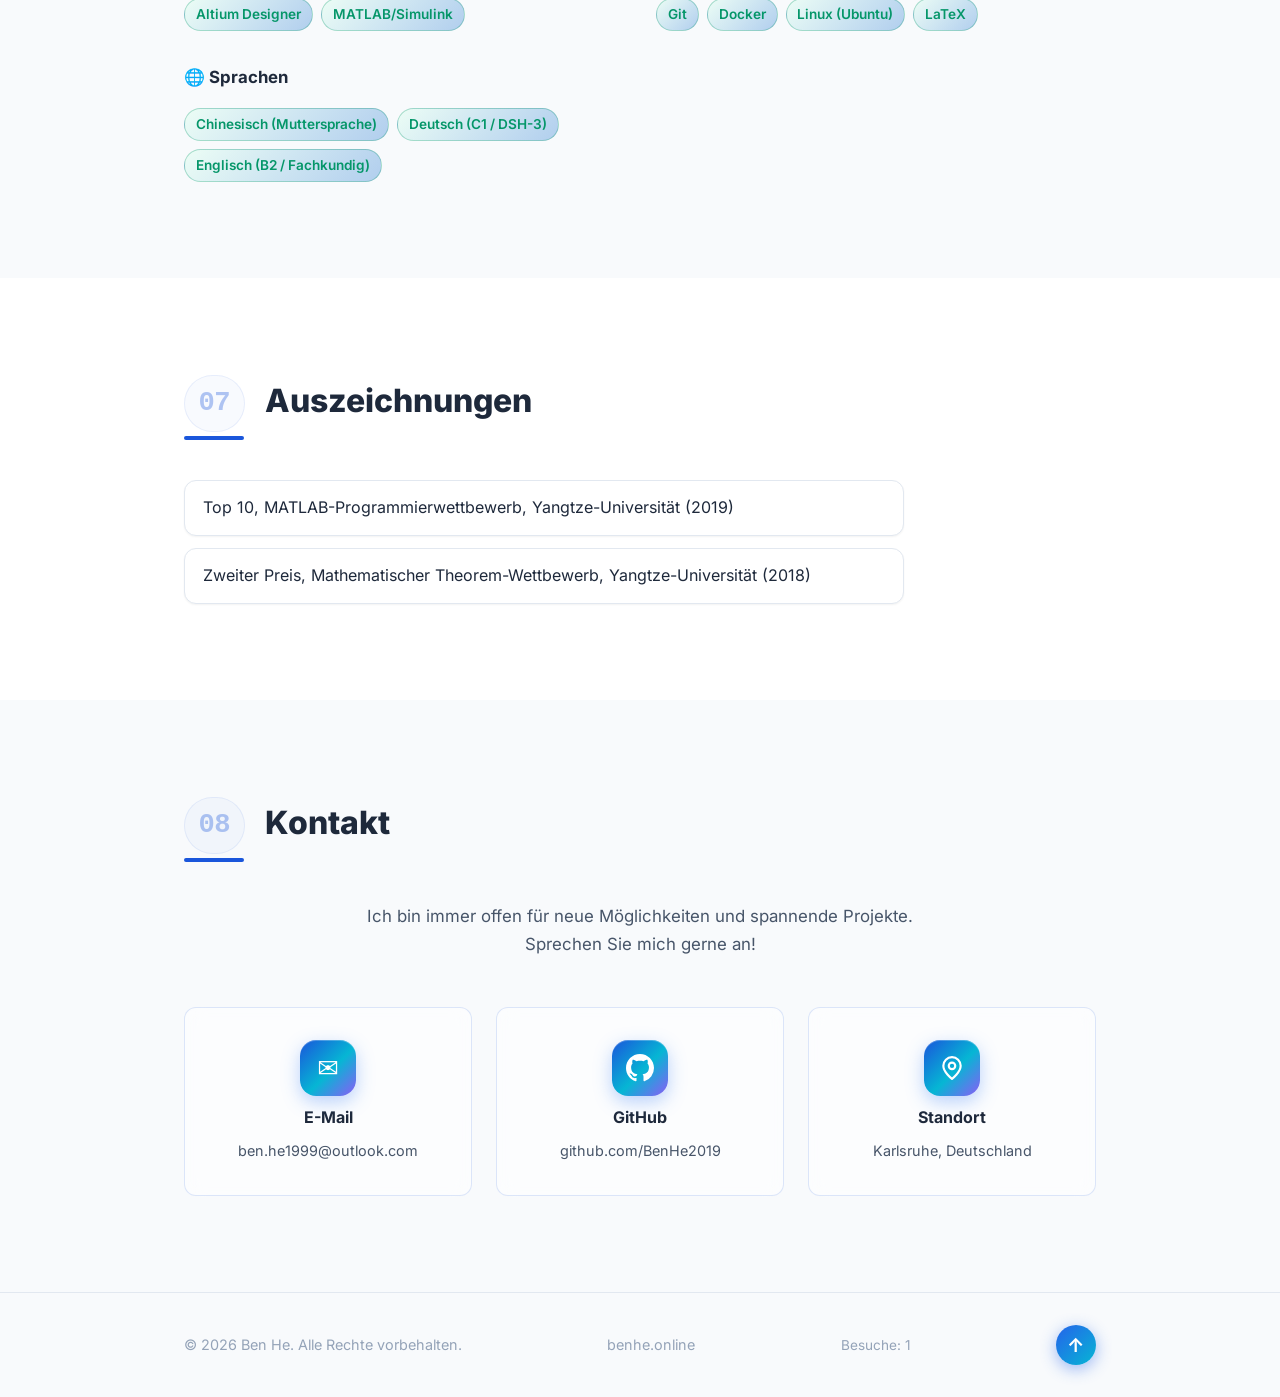
==== commit c355dad4: "Remove Bennu from the portfolio while it is being rebuilt Co-Authored-By: Claude Opus 5.5 <noreply@a" ====
--- a/index.html
+++ b/index.html
@@ -241,23 +241,6 @@
         <div class="projects-grid">
 
           <article class="project-card">
-            <div class="project-icon">🤖</div>
-            <h3 data-i18n="proj-bennu-title">Bennu — AI-Hausroboter</h3>
-            <p class="project-meta" data-i18n="proj-bennu-meta">Persönliches KI-Projekt · seit 09/2026 · Entwicklungszeitraum ~1 Jahr</p>
-            <p class="project-desc" data-i18n="proj-bennu-desc">Die Vision: ein autonomer Hausroboter mit Umgebungswahrnehmung, Bewegung, langfristigem Gedächtnis und natürlicher Sprachinteraktion. Aktuell entsteht sein „Gehirn": ein selbst gehostetes Lebensassistenz-System mit Sprachassistent (Wake-Word → ASR → LLM-Agent → TTS), Kalender, Buchhaltung, Gesundheitsdaten und Smart-Home-Steuerung — alle Eingänge (Stimme, Web-Dashboard, Android-App, Sensoren) laufen auf eine Datenbank zusammen. Entwicklung seit dem 15.09.2026; der geschätzte Gesamtzeitraum beträgt rund ein Jahr.</p>
-            <div class="project-tags">
-              <span class="tag">Python</span>
-              <span class="tag">LLM Agents</span>
-              <span class="tag">STT/TTS</span>
-              <span class="tag">Android</span>
-              <span class="tag">Smart Home</span>
-            </div>
-            <a href="bennu.html" class="project-link">
-              <span data-i18n="proj-bennu-more">Projektdetails →</span>
-            </a>
-          </article>
-
-          <article class="project-card">
             <div class="project-icon">📱</div>
             <h3 data-i18n="proj-fitlog-title">Full-Stack Gesundheits-App „Fitlog"</h3>
             <p class="project-meta" data-i18n="proj-fitlog-meta">Persönliches KI-Projekt · 01/2025 – 06/2026</p>
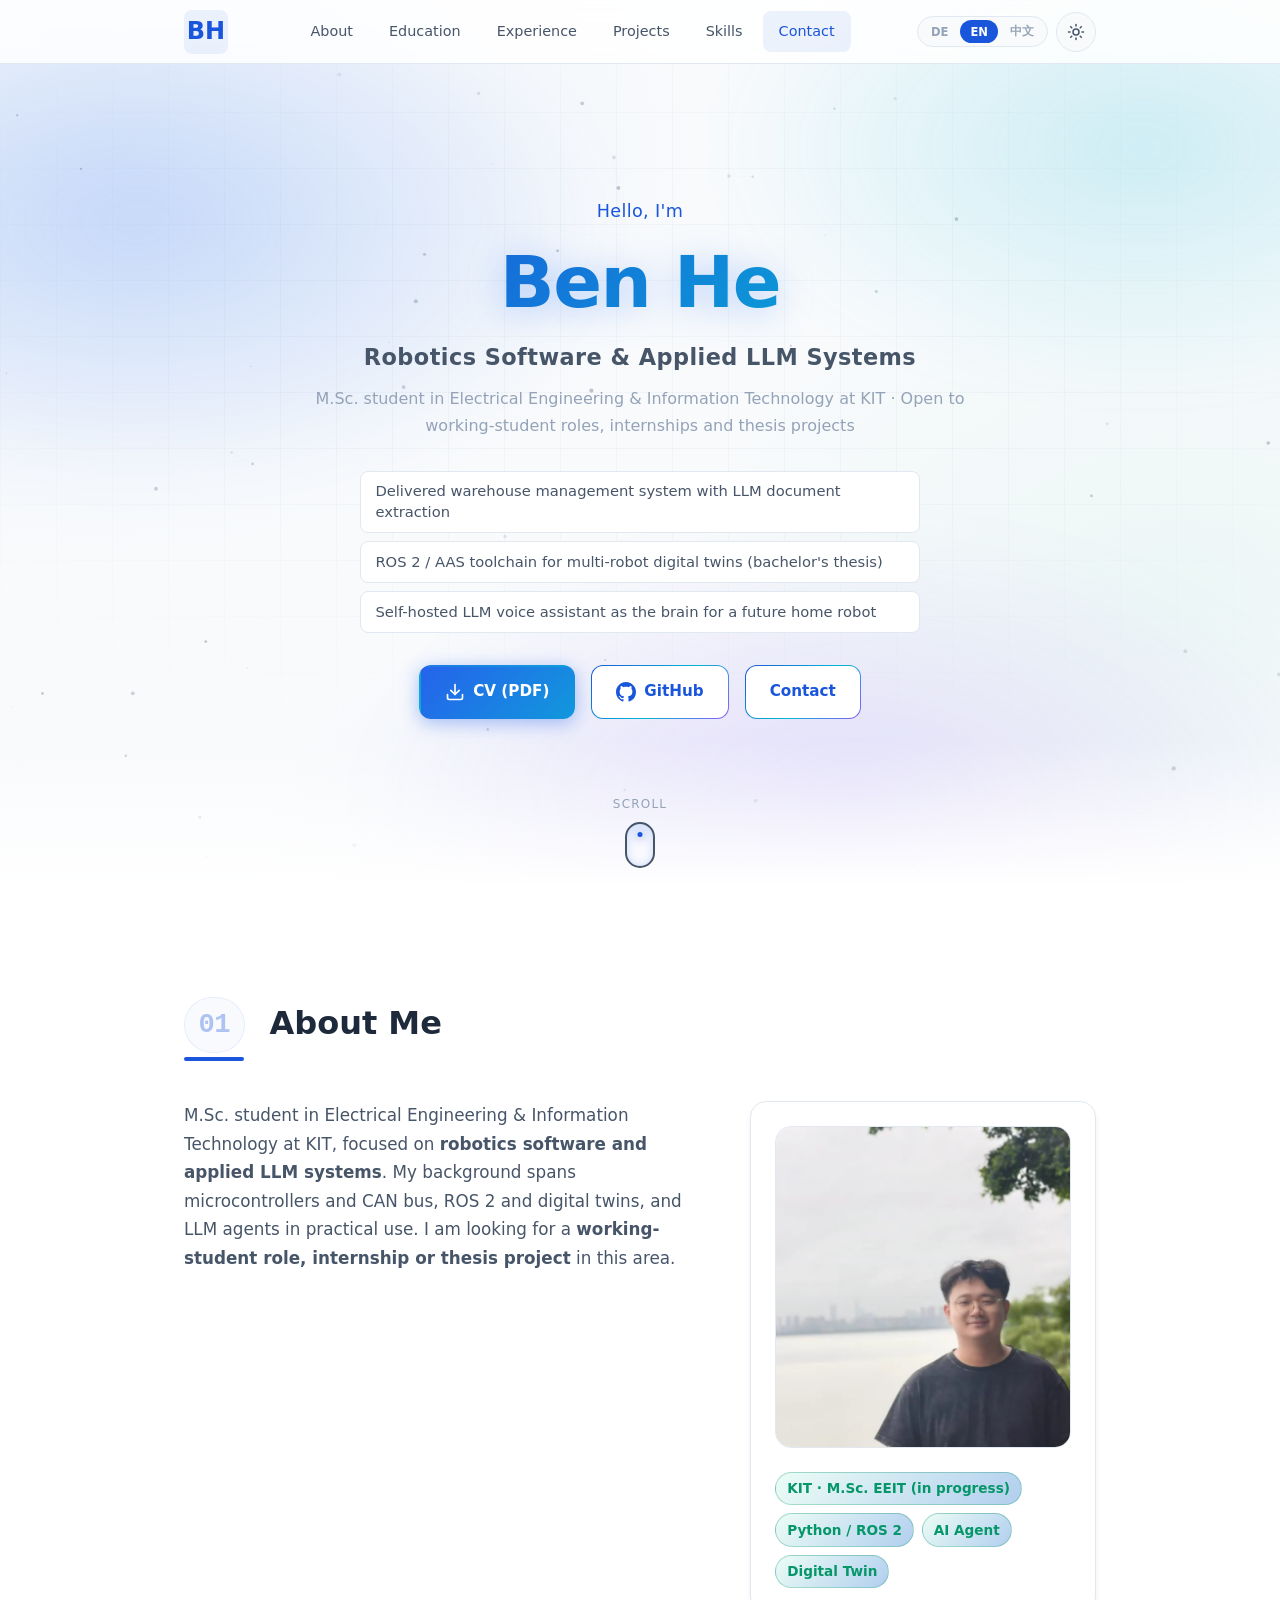
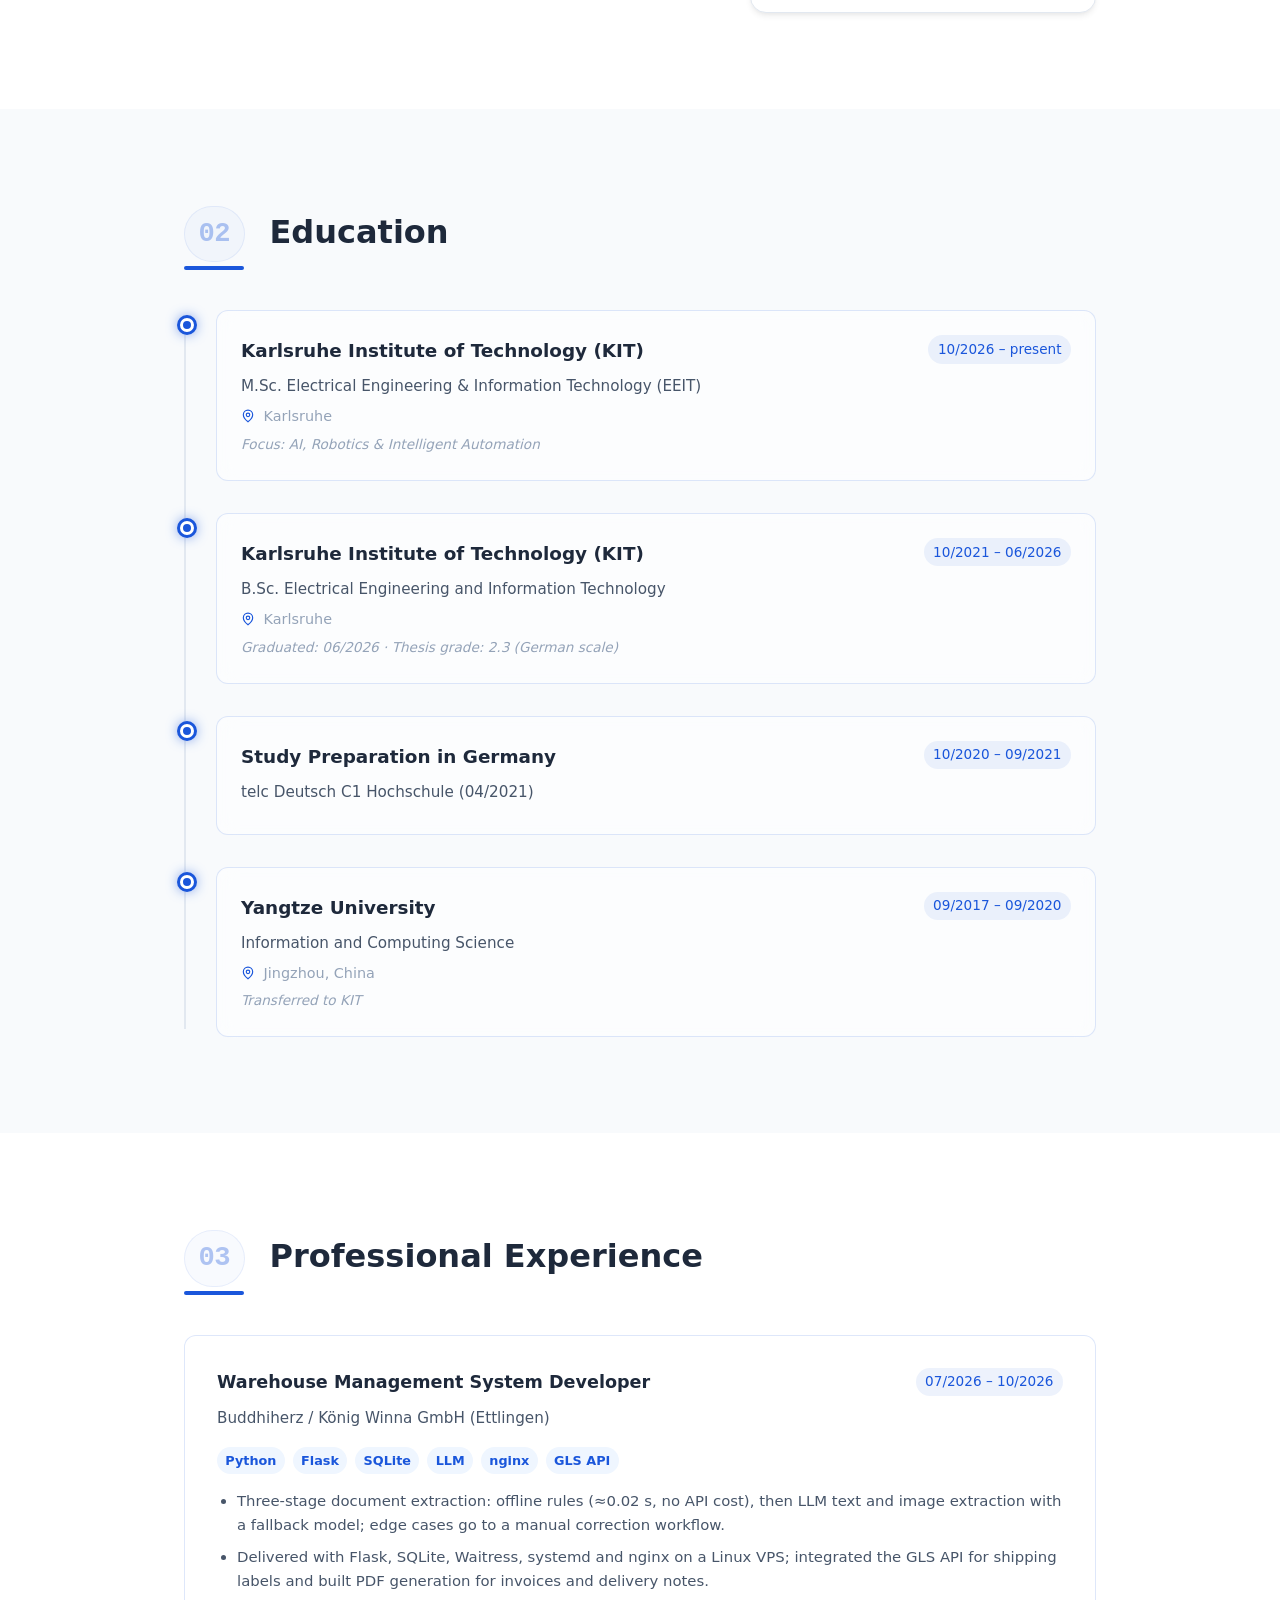
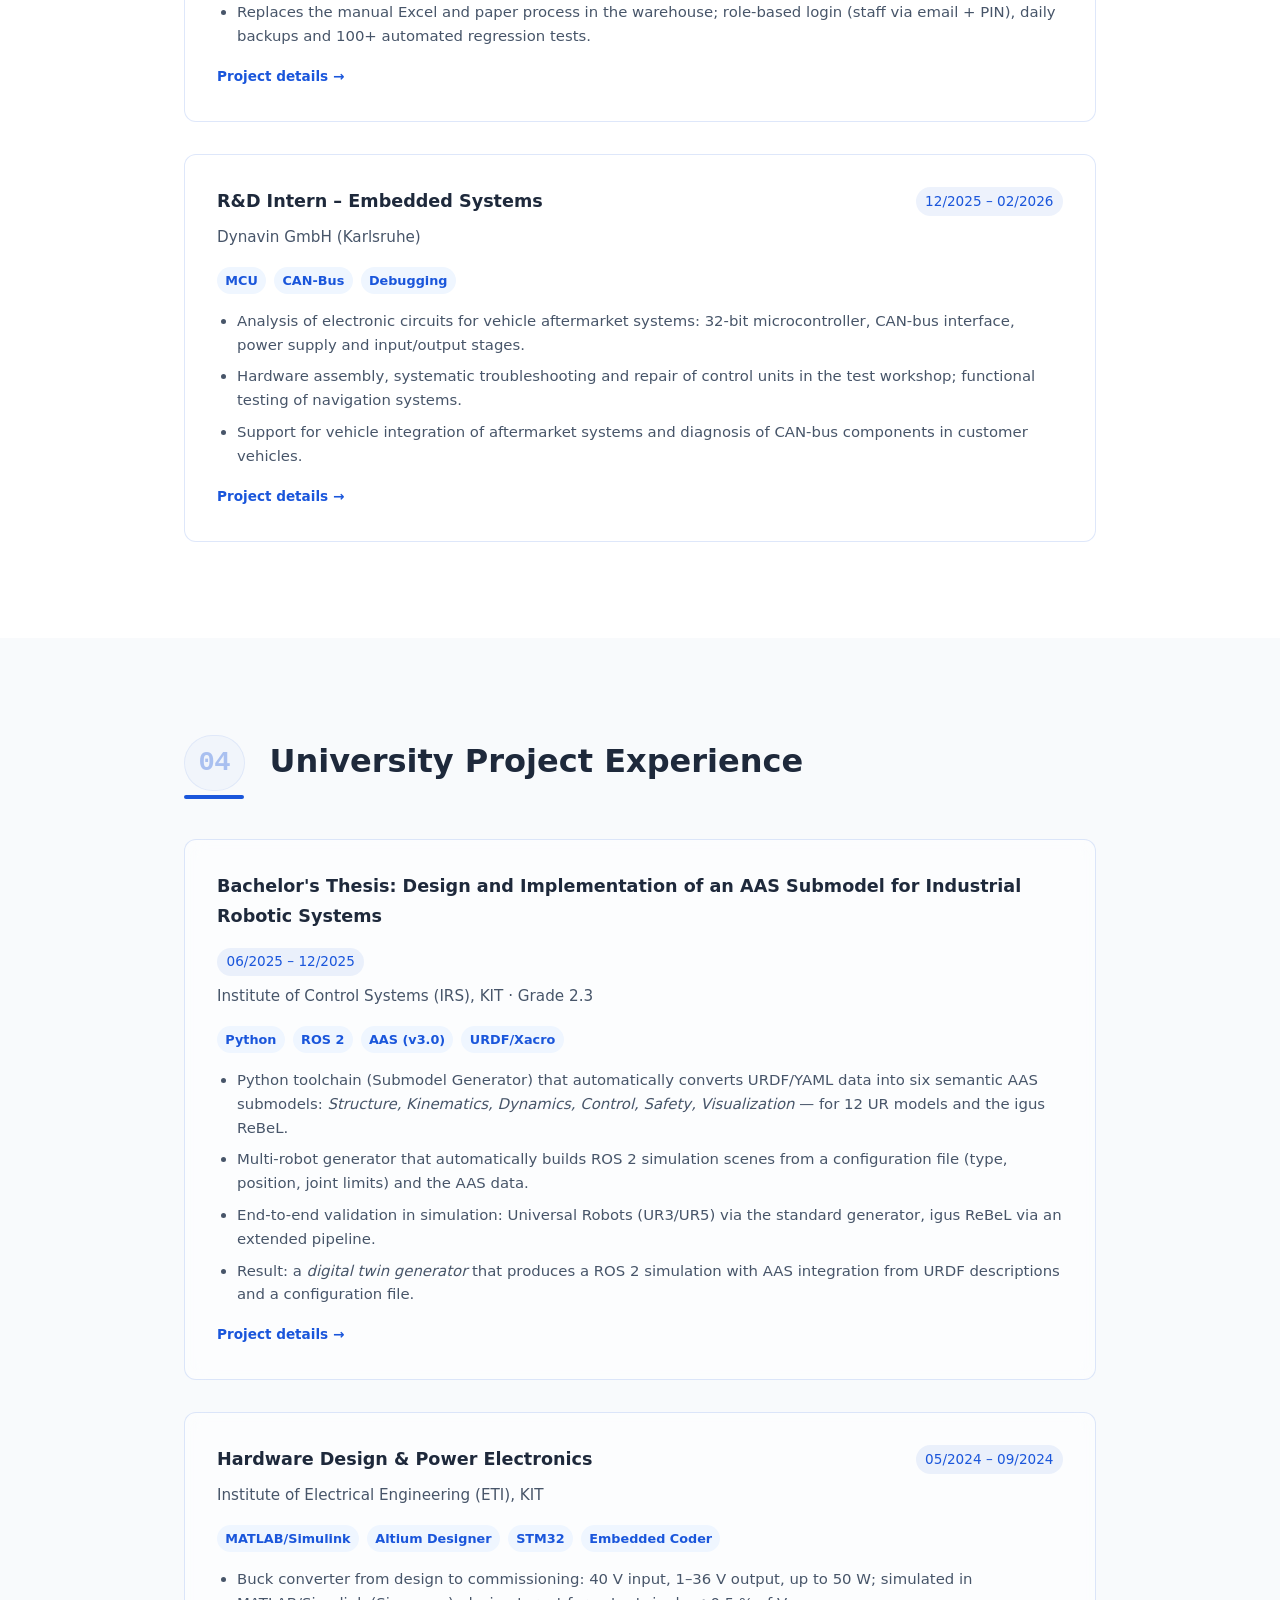
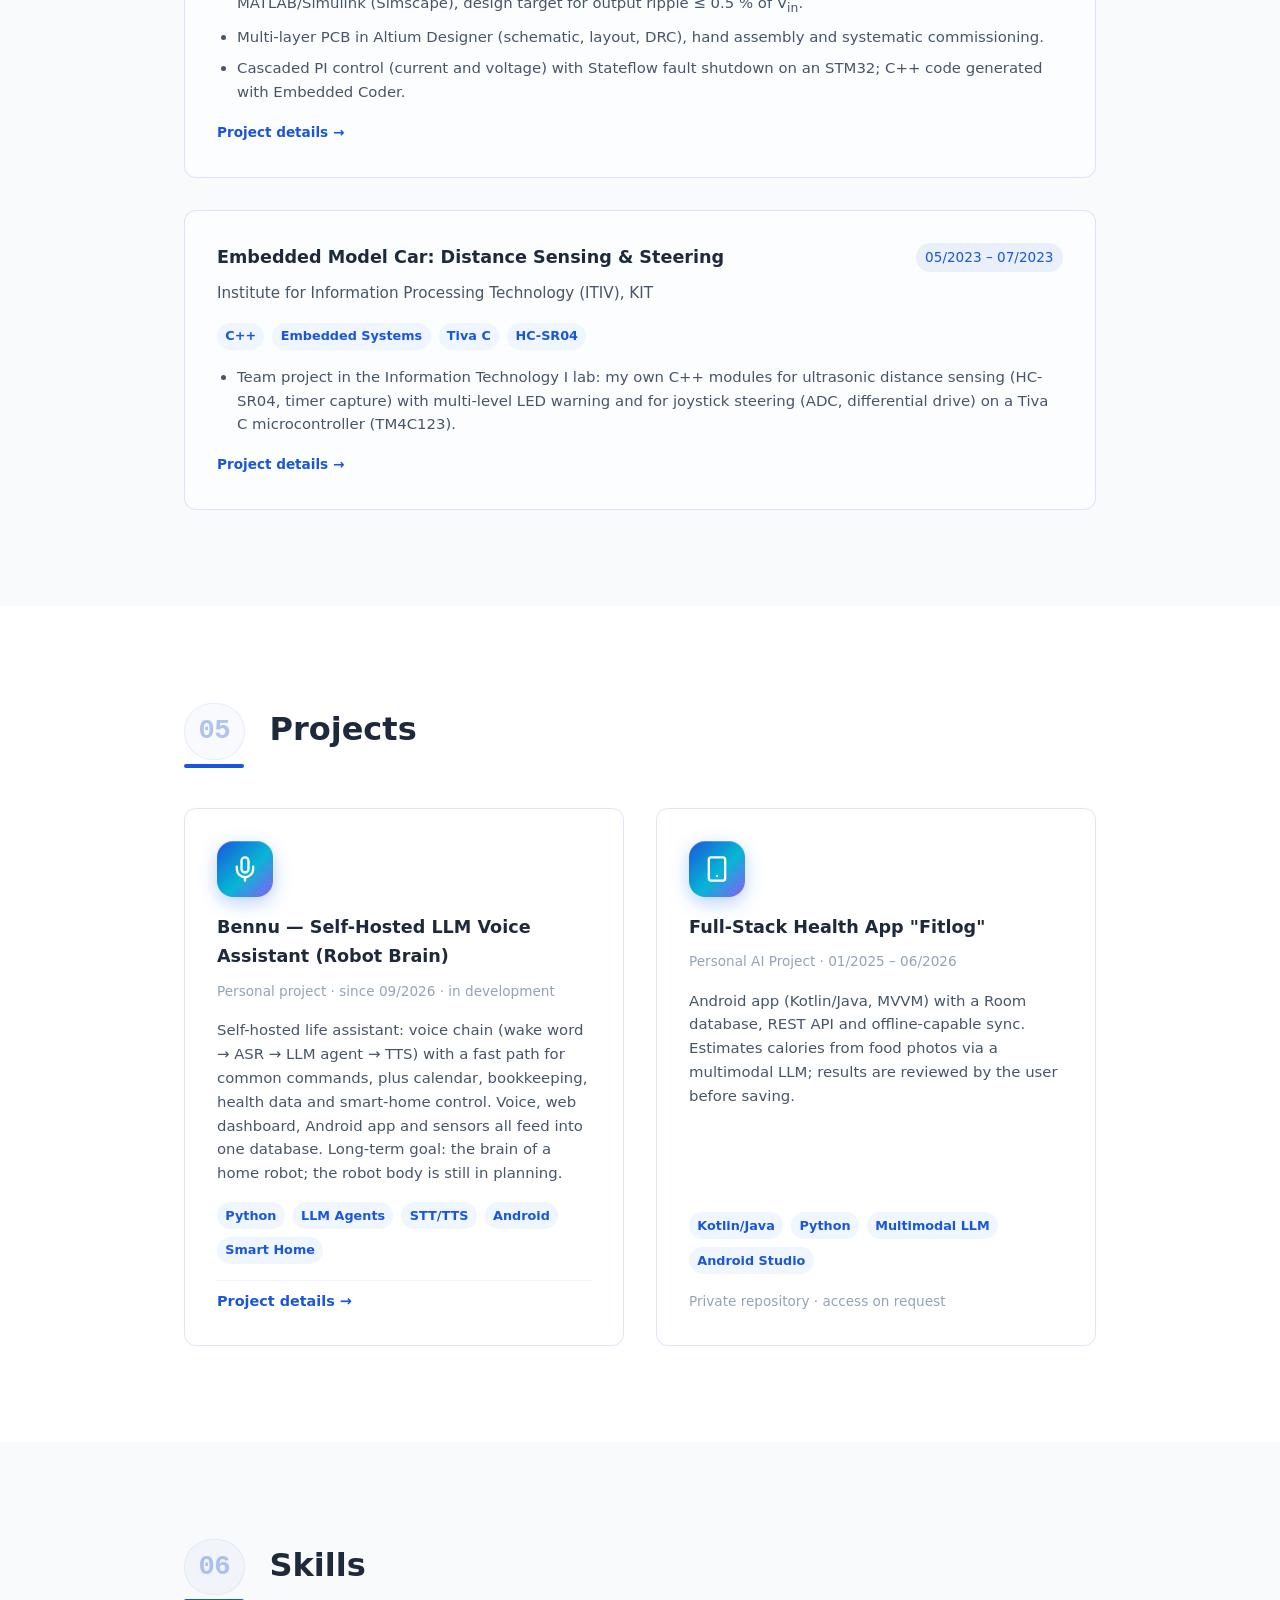
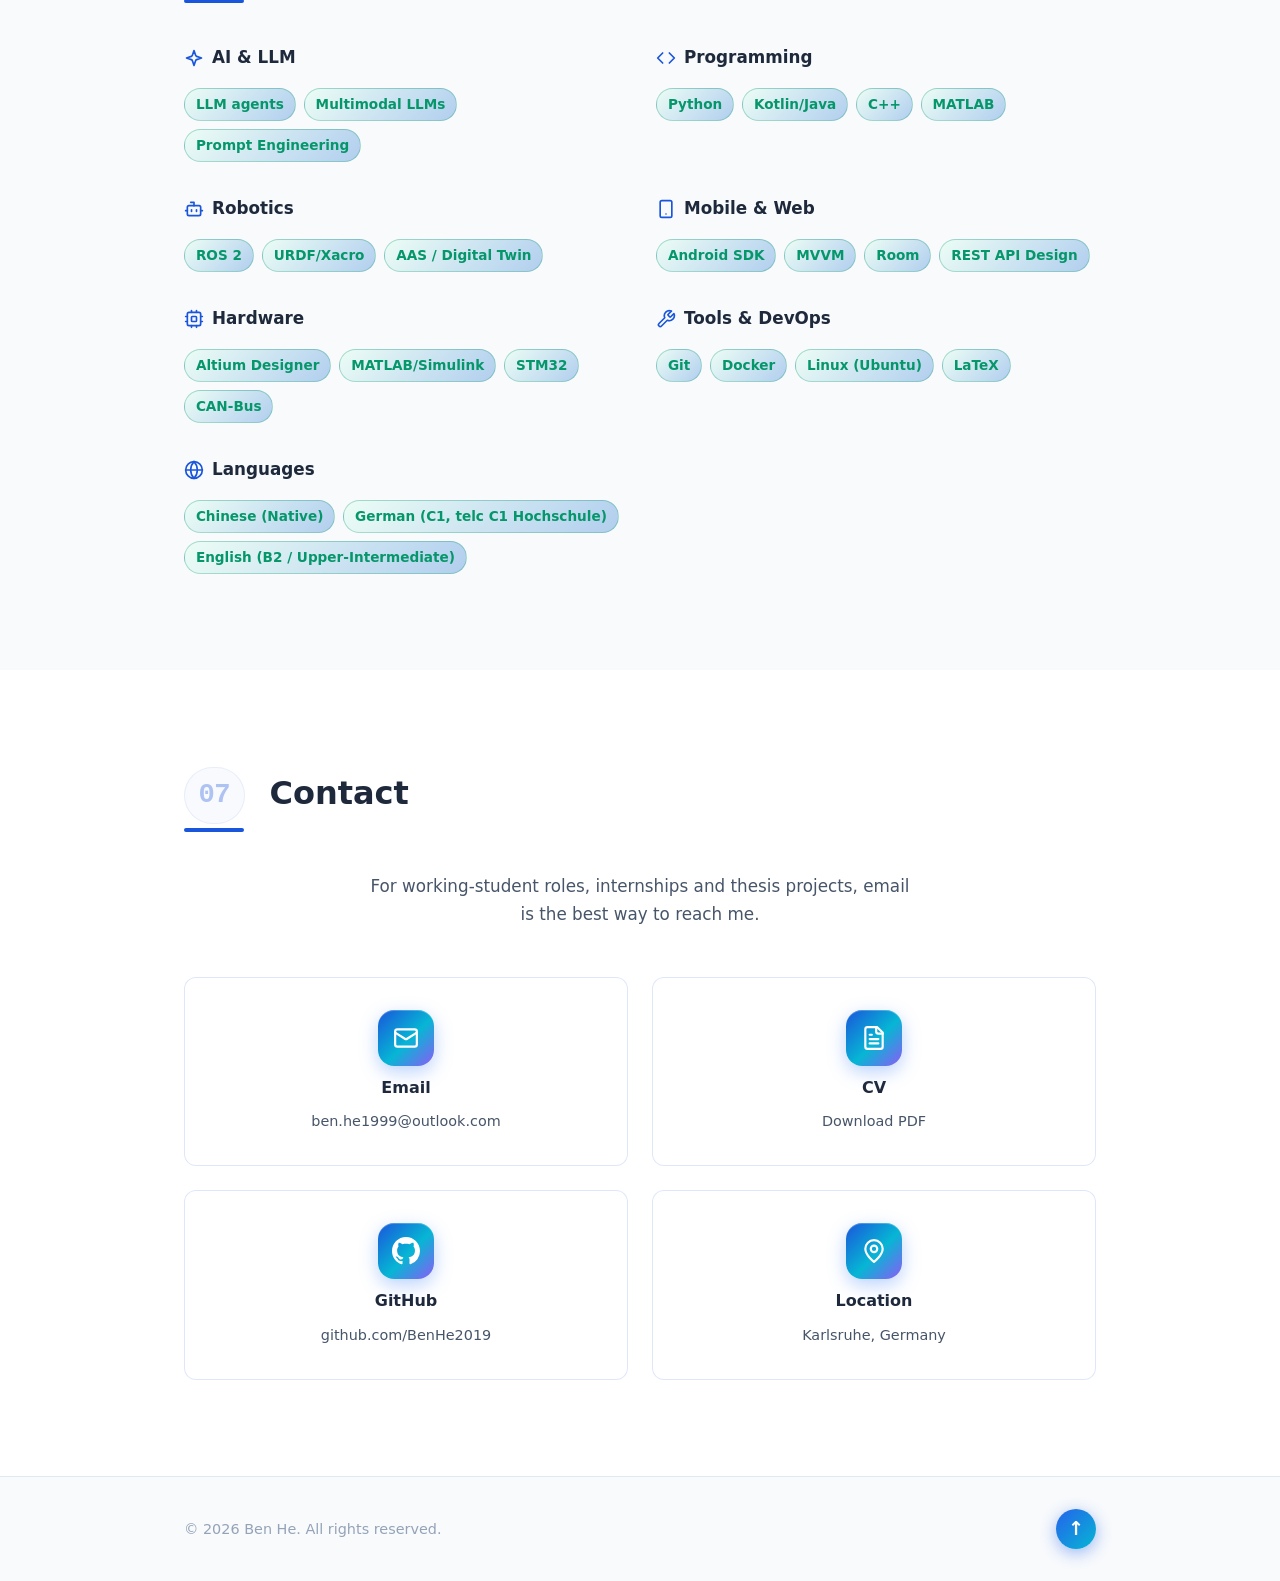
==== commit 8541bd45: "Align portfolio content with verified facts and add public CV Correct overstated project claims agai" ====
--- a/index.html
+++ b/index.html
@@ -3,22 +3,24 @@
 <head>
   <meta charset="UTF-8">
   <meta name="viewport" content="width=device-width, initial-scale=1.0">
-  <meta name="description" data-i18n="meta-desc" content="Ben He — M.Sc. EEIT @ KIT. Spezialisiert auf KI, Robotik und intelligente Automatisierung. Erfahrung in Digital Twin, ROS 2, LLM-Agenten und Computer Vision.">
-  <title>Ben He — AI &amp; Robotics Engineer | KIT</title>
+  <meta name="description" data-i18n="meta-desc" content="Ben He — M.Sc.-Student EEIT am KIT. Robotik-Software und angewandte LLM-Systeme: ROS 2, Digital Twins, LLM-Agenten und Embedded Systems. Offen für Werkstudentenstellen, Praktika und Abschlussarbeiten.">
+  <title>Ben He | Robotics Software &amp; Applied LLM</title>
   <link rel="canonical" href="https://benhe2019.github.io/">
-  <meta property="og:type" content="website">
+  <link rel="alternate" hreflang="de" href="https://benhe2019.github.io/?lang=de">
+  <link rel="alternate" hreflang="en" href="https://benhe2019.github.io/?lang=en">
+  <link rel="alternate" hreflang="zh-CN" href="https://benhe2019.github.io/?lang=zh">
+  <link rel="alternate" hreflang="x-default" href="https://benhe2019.github.io/">
+  <meta property="og:type" content="profile">
+  <meta property="og:title" content="Ben He | Robotics Software &amp; Applied LLM">
+  <meta property="og:description" content="M.Sc.-Student EEIT am KIT. Robotik-Software und angewandte LLM-Systeme. Offen für Werkstudentenstellen, Praktika und Abschlussarbeiten.">
   <meta property="og:url" content="https://benhe2019.github.io/">
-  <meta property="og:title" content="Ben He — AI &amp; Robotics Engineer | KIT">
-  <meta property="og:description" content="Ben He — M.Sc. EEIT @ KIT. Spezialisiert auf KI, Robotik und intelligente Automatisierung. Erfahrung in Digital Twin, ROS 2, LLM-Agenten und Computer Vision.">
-  <meta property="og:image" content="https://benhe2019.github.io/og-image.png">
-  <meta property="og:image:width" content="1200">
-  <meta property="og:image:height" content="630">
-  <meta name="twitter:card" content="summary_large_image">
-  <script type="application/ld+json">{"@context": "https://schema.org", "@type": "Person", "name": "Ben He", "url": "https://benhe2019.github.io/", "image": "https://benhe2019.github.io/portrait.jpg", "jobTitle": "AI & Robotics Engineer", "alumniOf": {"@type": "CollegeOrUniversity", "name": "Karlsruher Institut für Technologie"}, "address": {"@type": "PostalAddress", "addressLocality": "Karlsruhe", "addressCountry": "DE"}, "sameAs": ["https://github.com/BenHe2019"], "knowsAbout": ["Artificial Intelligence", "Robotics", "ROS 2", "Digital Twin", "LLM Agents", "Computer Vision"]}</script>
+  <meta property="og:image" content="https://benhe2019.github.io/portrait.jpg">
+  <meta name="twitter:card" content="summary">
   <link rel="icon" type="image/svg+xml" href="favicon.svg">
   <link rel="stylesheet" href="styles.css">
-  <link rel="apple-touch-icon" href="apple-touch-icon.png">
-  <link rel="preload" href="fonts/inter-latin.woff2" as="font" type="font/woff2" crossorigin>
+  <link rel="preconnect" href="https://fonts.googleapis.com">
+  <link rel="preconnect" href="https://fonts.gstatic.com" crossorigin>
+  <link href="https://fonts.googleapis.com/css2?family=Inter:wght@400;500;600;700;800&display=swap" rel="stylesheet">
 </head>
 <body>
 
@@ -31,9 +33,9 @@
       <a href="#hero" class="nav-logo" data-i18n-aria="nav-home" aria-label="Zur Startseite">BH</a>
       <nav class="nav-links" id="navLinks" role="navigation" data-i18n-aria="nav-main" aria-label="Hauptnavigation">
         <a href="#about" data-section="about" data-i18n="nav-about">Über mich</a>
+        <a href="#education" data-section="education" data-i18n="nav-edu">Ausbildung</a>
         <a href="#experience" data-section="experience" data-i18n="nav-exp">Erfahrung</a>
         <a href="#projects" data-section="projects" data-i18n="nav-proj">Projekte</a>
-        <a href="#education" data-section="education" data-i18n="nav-edu">Ausbildung</a>
         <a href="#skills" data-section="skills" data-i18n="nav-skills">Kompetenzen</a>
         <a href="#contact" data-section="contact" data-i18n="nav-contact">Kontakt</a>
       </nav>
@@ -44,8 +46,8 @@
           <button class="lang-option" data-lang="zh" aria-checked="false" role="radio">中文</button>
         </div>
         <button class="theme-toggle" id="themeToggle" data-i18n-aria="theme-switch" aria-label="Design umschalten" title="Hell/Dunkel Modus">
-          <span class="theme-icon-light">☀️</span>
-          <span class="theme-icon-dark">🌙</span>
+          <span class="theme-icon-light"><svg width="18" height="18" viewBox="0 0 24 24" fill="none" stroke="currentColor" stroke-width="2" stroke-linecap="round" stroke-linejoin="round" aria-hidden="true"><circle cx="12" cy="12" r="4"/><path d="M12 2v2"/><path d="M12 20v2"/><path d="m4.93 4.93 1.41 1.41"/><path d="m17.66 17.66 1.41 1.41"/><path d="M2 12h2"/><path d="M20 12h2"/><path d="m6.34 17.66-1.41 1.41"/><path d="m19.07 4.93-1.41 1.41"/></svg></span>
+          <span class="theme-icon-dark"><svg width="18" height="18" viewBox="0 0 24 24" fill="none" stroke="currentColor" stroke-width="2" stroke-linecap="round" stroke-linejoin="round" aria-hidden="true"><path d="M12 3a6 6 0 0 0 9 9 9 9 0 1 1-9-9Z"/></svg></span>
         </button>
         <button class="hamburger" id="hamburger" data-i18n-aria="menu-open" aria-label="Menü öffnen" aria-expanded="false">
           <span></span>
@@ -64,14 +66,22 @@
       <div class="container hero-content">
         <p class="hero-greeting" data-i18n="hero-greeting">Hallo, ich bin</p>
         <h1 class="hero-name">Ben He</h1>
-        <p class="hero-title" id="heroTitle">AI &amp; Robotics Engineer</p>
-        <p class="hero-subtitle" data-i18n="hero-subtitle">M.Sc. Elektrotechnik und Informationstechnik (EEIT) · KI · Robotik · Intelligente Automatisierung</p>
+        <p class="hero-title" data-i18n="hero-title">Robotik-Software &amp; angewandte LLM-Systeme</p>
+        <p class="hero-subtitle" data-i18n="hero-subtitle">M.Sc.-Student Elektrotechnik und Informationstechnik am KIT · Offen für Werkstudentenstellen, Praktika und Abschlussarbeiten</p>
+        <ul class="hero-proof">
+          <li><a href="buddhiherz.html" data-i18n="hero-proof-1">Ausgeliefertes Lagerverwaltungssystem mit LLM-Dokumentenextraktion</a></li>
+          <li><a href="bachelorarbeit.html" data-i18n="hero-proof-2">ROS-2-/AAS-Toolchain für Multi-Robot-Digital-Twins (Bachelorarbeit)</a></li>
+          <li><a href="bennu.html" data-i18n="hero-proof-3">Selbst gehosteter LLM-Sprachassistent als Gehirn für einen künftigen Hausroboter</a></li>
+        </ul>
         <div class="hero-cta">
-          <a href="https://github.com/BenHe2019" target="_blank" rel="noopener" class="btn btn-primary">
+          <a href="cv/Ben_He_Lebenslauf.pdf" class="btn btn-primary" data-cv-link>
+            <svg class="btn-icon" width="20" height="20" viewBox="0 0 24 24" fill="none" stroke="currentColor" stroke-width="2" stroke-linecap="round" stroke-linejoin="round" aria-hidden="true"><path d="M21 15v4a2 2 0 0 1-2 2H5a2 2 0 0 1-2-2v-4"/><polyline points="7 10 12 15 17 10"/><line x1="12" x2="12" y1="15" y2="3"/></svg>
+            <span data-i18n="hero-cv">Lebenslauf (PDF)</span>
+          </a>
+          <a href="https://github.com/BenHe2019" target="_blank" rel="noopener" class="btn btn-outline">
             <svg class="btn-icon" width="20" height="20" viewBox="0 0 24 24" fill="currentColor"><path d="M12 0C5.37 0 0 5.37 0 12c0 5.31 3.435 9.795 8.205 11.385.6.105.825-.255.825-.57 0-.285-.015-1.23-.015-2.235-3.015.555-3.795-.735-4.035-1.41-.135-.345-.72-1.41-1.23-1.695-.42-.225-1.02-.78-.015-.795.945-.015 1.62.87 1.845 1.23 1.08 1.815 2.805 1.305 3.495.99.105-.78.42-1.305.765-1.605-2.67-.3-5.46-1.335-5.46-5.925 0-1.305.465-2.385 1.23-3.225-.12-.3-.54-1.53.12-3.18 0 0 1.005-.315 3.3 1.23.96-.27 1.98-.405 3-.405s2.04.135 3 .405c2.295-1.56 3.3-1.23 3.3-1.23.66 1.65.24 2.88.12 3.18.765.84 1.23 1.905 1.23 3.225 0 4.605-2.805 5.625-5.475 5.925.435.375.81 1.095.81 2.22 0 1.605-.015 2.895-.015 3.3 0 .315.225.69.825.57A12.02 12.02 0 0 0 24 12c0-6.63-5.37-12-12-12z"/></svg>
             GitHub
           </a>
-          <a href="mailto:ben.he1999@outlook.com?subject=Lebenslauf%20Ben%20He" class="btn btn-outline" data-i18n="hero-cv">Lebenslauf anfordern</a>
           <a href="#contact" class="btn btn-outline" data-i18n="hero-cta">Kontakt</a>
         </div>
       </div>
@@ -89,13 +99,11 @@
         <h2 class="section-title"><span class="section-num">01</span> <span data-i18n="about-title">Über mich</span></h2>
         <div class="about-layout">
           <div class="about-content">
-            <p data-i18n="about-text">
-              M.Sc.-Student am KIT mit Schwerpunkt auf <strong>KI, Robotik und intelligenter Automatisierung</strong>. Ich strebe eine Tätigkeit als <strong>AI Engineer</strong> oder <strong>Robotics Engineer</strong> an — mit Erfahrung in Digital-Twin-Systemen, ROS&nbsp;2, LLM-Agenten, Computer Vision und Hard- und Software-Co-Design.
-            </p>
+            <p data-i18n="about-text">M.Sc.-Student der Elektrotechnik und Informationstechnik am KIT mit Schwerpunkt auf <strong>Robotik-Software und angewandten LLM-Systemen</strong>. Mein Hintergrund reicht von Mikrocontrollern und CAN-Bus über ROS&nbsp;2 und Digital Twins bis zu LLM-Agenten im praktischen Einsatz. Ich suche eine <strong>Werkstudentenstelle, ein Praktikum oder eine Abschlussarbeit</strong> in diesem Bereich.</p>
           </div>
           <aside class="about-photo-card" data-i18n-aria="about-photo" aria-label="Persönliche Vorstellung">
             <div class="photo-frame">
-              <picture><source srcset="portrait.webp" type="image/webp"><img src="portrait.jpg" width="600" height="826" data-i18n-alt="portrait-alt" alt="Portrait von Ben He"></picture>
+              <picture><source srcset="portrait.webp" type="image/webp"><img src="portrait.jpg" data-i18n-alt="portrait-alt" alt="Portrait von Ben He"></picture>
             </div>
             <div class="about-badges">
               <span class="tag tag-skill" data-i18n="about-tag-msc">KIT · M.Sc. EEIT (laufend)</span>
@@ -108,162 +116,10 @@
       </div>
     </section>
 
-    <!-- Experience Section -->
-    <section class="section section-alt" id="experience">
-      <div class="container">
-        <h2 class="section-title"><span class="section-num">02</span> <span data-i18n="exp-title">Berufserfahrung</span></h2>
-        <div class="exp-grid">
-          <!-- Buddhiherz -->
-          <article class="exp-card">
-            <a href="buddhiherz.html" class="exp-card-link">
-            <div class="exp-card-header">
-              <h3 data-i18n="exp-buddhiherz-title">Entwickler Lagerverwaltungssystem (WMS)</h3>
-              <span class="exp-date">07/2026 – 10/2026</span>
-            </div>
-            <p class="exp-company" data-i18n="exp-buddhiherz-company">Buddhiherz / König Winna GmbH (Ettlingen)</p>
-            <div class="exp-tags">
-              <span class="tag">Python</span>
-              <span class="tag">Flask</span>
-              <span class="tag">SQLite</span>
-              <span class="tag">Docker</span>
-                <span class="tag">GLS API</span>
-            </div>
-            <ul class="exp-details">
-              <li data-i18n="exp-buddhiherz-1">Cloud-basiertes WMS mit dreistufiger Architektur (L1-Regelwerk → L2-KI-Assistent → L3-Datenkorrektur), deployiert auf VPS mit Docker und Flask + SQLite Backend.</li>
-              <li data-i18n="exp-buddhiherz-2">Integration der GLS REST API zur automatischen Erzeugung von Versandlabels, Lieferscheinen und Rechnungen.</li>
-              <li data-i18n="exp-buddhiherz-3">Entwicklung eines PIN-basierten Authentifizierungsmoduls und Optimierung der Fulfillment-Prozesse; Reduzierung der Auftragsbearbeitungszeit um 80 %.</li>
-            </ul>
-            <span class="exp-card-more" data-i18n="exp-buddhiherz-more">Projektdetails →</span>
-            </a>
-          </article>
-          <!-- Praktikum Dynavin -->
-          <article class="exp-card">
-            <a href="praktikum.html" class="exp-card-link">
-              <div class="exp-card-header">
-                <h3 data-i18n="exp-praktikum-title">Praktikant F&amp;E – Embedded Systems</h3>
-                <span class="exp-date">12/2025 – 02/2026</span>
-              </div>
-              <p class="exp-company" data-i18n="exp-praktikum-company">Dynavin GmbH (Karlsruhe)</p>
-              <div class="exp-tags">
-                <span class="tag">MCU</span>
-                <span class="tag">CAN-Bus</span>
-                <span class="tag">C/C++</span>
-                <span class="tag">Debugging</span>
-              </div>
-              <ul class="exp-details">
-                <li data-i18n="exp-praktikum-1">Analyse elektronischer Schaltungen für Fahrzeug-Nachrüstsysteme: 32-Bit-Mikrocontroller, CAN-Bus-Schnittstelle, Spannungsversorgung und Ein-/Ausgangsstufen.</li>
-                <li data-i18n="exp-praktikum-2">Hardware-Montage, systematische Fehlersuche und Reparatur von Steuergeräten in der Prüfwerkstatt; Funktionstests von Navigationssystemen.</li>
-                <li data-i18n="exp-praktikum-3">Unterstützung bei der Fahrzeugintegration von Nachrüstsystemen und Diagnose von CAN-Bus-Komponenten in Kundenfahrzeugen.</li>
-              </ul>
-              <span class="exp-card-more" data-i18n="exp-praktikum-more">Projektdetails →</span>
-            </a>
-          </article>
-        </div>
-      </div>
-    </section>
-
-    <!-- University Project Experience Section -->
-    <section class="section" id="uni">
-      <div class="container">
-        <h2 class="section-title"><span class="section-num">03</span> <span data-i18n="uni-title">Universitäre Projekterfahrung</span></h2>
-        <div class="exp-grid">
-          <!-- Bachelor Thesis -->
-          <article class="exp-card">
-            <a href="bachelorarbeit.html" class="exp-card-link">
-              <div class="exp-card-header">
-                <h3 data-i18n="exp-thesis-title">Bachelorarbeit: Design einer Digital-Twin-Infrastruktur für Robotik</h3>
-                <span class="exp-date">06/2025 – 12/2025</span>
-              </div>
-              <p class="exp-company" data-i18n="exp-thesis-company">Institut für Regelungs- und Steuerungssysteme (IRS), KIT</p>
-              <div class="exp-tags">
-                <span class="tag">Python</span>
-                <span class="tag">ROS 2</span>
-                <span class="tag">AAS (v3.0)</span>
-                <span class="tag">URDF</span>
-                <span class="tag">XML</span>
-              </div>
-              <ul class="exp-details">
-                <li data-i18n="exp-thesis-1">Entwicklung einer Python-Toolchain (Submodel Generator) zur automatischen Extraktion von URDF-/YAML-Daten in sechs semantische AAS-Teilmodelle: <em>Struktur, Kinematik, Dynamik, Steuerung, Sicherheit, Visualisierung</em>.</li>
-                <li data-i18n="exp-thesis-2">Multi-Robot-Generator instanziiert vollautomatisch komplexe ROS-2-Simulationsszenarien aus AAS-Daten — ohne manuelle Konfiguration.</li>
-                <li data-i18n="exp-thesis-3">Validierung der plattformübergreifenden Interoperabilität auf heterogenen Robotersystemen (Universal Robots &amp; igus ReBeL): URDF → AAS → Simulation, Ende-zu-Ende.</li>
-                <li data-i18n="exp-thesis-4">Formalisierung der AAS-Spezifikation (v3.0) als XML-Schemata und Ableitung einer domänenspezifischen Sprache (DSL) für die semantische Robotmodellierung.</li>
-                <li data-i18n="exp-thesis-5">Ergebnis: Vollautomatisierter <em>Digital-Twin-Generator</em>, der aus einer einzigen URDF-Datei eine deploybare ROS-2-Simulation mit AAS-Integration erzeugt.</li>
-              </ul>
-              <span class="exp-card-more" data-i18n="exp-thesis-more">Projektdetails →</span>
-            </a>
-          </article>
-          <!-- ETI -->
-          <article class="exp-card">
-            <a href="power-electronics.html" class="exp-card-link">
-              <div class="exp-card-header">
-                <h3 data-i18n="exp-eti-title">Hardware-Design &amp; Leistungselektronik</h3>
-                <span class="exp-date">05/2024 – 09/2024</span>
-              </div>
-              <p class="exp-company" data-i18n="exp-eti-company">Elektrotechnisches Institut (ETI), KIT</p>
-              <div class="exp-tags">
-                <span class="tag">MATLAB/Simulink</span>
-                <span class="tag">Altium Designer</span>
-              </div>
-              <ul class="exp-details">
-                <li data-i18n="exp-eti-1">Entwurf und Simulation eines Buck-Wandlers in MATLAB/Simulink; Erzielung einer Ausgangsspannungswelligkeit &lt;5% unter variablen Lastbedingungen.</li>
-                <li data-i18n="exp-eti-2">Vollständige PCB-Schaltplanerstellung, Layout und elektrische Regelprüfung in Altium Designer.</li>
-              </ul>
-              <span class="exp-card-more" data-i18n="exp-eti-more">Projektdetails →</span>
-            </a>
-          </article>
-          <!-- ITIV -->
-          <article class="exp-card">
-            <a href="pit-autopilot.html" class="exp-card-link">
-              <div class="exp-card-header">
-                <h3 data-i18n="exp-itiv-title">Autonomes Fahren (Prototyp)</h3>
-                <span class="exp-date">05/2023 – 07/2023</span>
-              </div>
-              <p class="exp-company" data-i18n="exp-itiv-company">Institut für Technik der Informationsverarbeitung (ITIV), KIT</p>
-              <div class="exp-tags">
-                <span class="tag">C++</span>
-                <span class="tag" data-i18n="exp-itiv-tag">Sensorfusion</span>
-              <span class="tag">Embedded Systems</span>
-              </div>
-              <ul class="exp-details">
-                <li data-i18n="exp-itiv-1">Entwicklung eingebetteter C++-Software für einen autonomen Fahrzeugprototyp (Maßstab 1:10) mit Echtzeit-Hinderniserkennung und -vermeidung auf einem Dual-Core ARM MCU.</li>
-              </ul>
-              <span class="exp-card-more" data-i18n="exp-itiv-more">Projektdetails →</span>
-            </a>
-          </article>
-        </div>
-      </div>
-    </section>
-
-    <!-- Projects Section -->
-    <section class="section section-alt" id="projects">
-      <div class="container">
-        <h2 class="section-title"><span class="section-num">04</span> <span data-i18n="proj-title">Projekte</span></h2>
-        <div class="projects-grid">
-
-          <article class="project-card">
-            <div class="project-icon">📱</div>
-            <h3 data-i18n="proj-fitlog-title">Full-Stack Gesundheits-App „Fitlog"</h3>
-            <p class="project-meta" data-i18n="proj-fitlog-meta">Persönliches KI-Projekt · 01/2025 – 06/2026</p>
-            <p class="project-desc" data-i18n="proj-fitlog-desc">Full-Stack-System mit Android-Client (MVVM) und serverseitiger KI-Pipeline zur automatisierten Kalorienschätzung von Lebensmitteln durch Bilderkennung. REST API + lokale/entfernte Datenbanksynchronisation (Room + Remote DB) mit offlinefähiger Architektur.</p>
-            <div class="project-tags">
-              <span class="tag">Kotlin/Java</span>
-              <span class="tag">Python</span>
-              <span class="tag">Computer Vision</span>
-              <span class="tag">Android Studio</span>
-            </div>
-            <a href="https://github.com/BenHe2019/Fitlog" target="_blank" rel="noopener" class="project-link">
-              <svg width="18" height="18" viewBox="0 0 24 24" fill="currentColor"><path d="M12 0C5.37 0 0 5.37 0 12c0 5.31 3.435 9.795 8.205 11.385.6.105.825-.255.825-.57 0-.285-.015-1.23-.015-2.235-3.015.555-3.795-.735-4.035-1.41-.135-.345-.72-1.41-1.23-1.695-.42-.225-1.02-.78-.015-.795.945-.015 1.62.87 1.845 1.23 1.08 1.815 2.805 1.305 3.495.99.105-.78.42-1.305.765-1.605-2.67-.3-5.46-1.335-5.46-5.925 0-1.305.465-2.385 1.23-3.225-.12-.3-.54-1.53.12-3.18 0 0 1.005-.315 3.3 1.23.96-.27 1.98-.405 3-.405s2.04.135 3 .405c2.295-1.56 3.3-1.23 3.3-1.23.66 1.65.24 2.88.12 3.18.765.84 1.23 1.905 1.23 3.225 0 4.605-2.805 5.625-5.475 5.925.435.375.81 1.095.81 2.22 0 1.605-.015 2.895-.015 3.3 0 .315.225.69.825.57A12.02 12.02 0 0 0 24 12c0-6.63-5.37-12-12-12z"/></svg>
-              github.com/BenHe2019/Fitlog
-            </a>
-          </article>
-        </div>
-      </div>
-    </section>
-
     <!-- Education Section -->
-    <section class="section" id="education">
-      <div class="container">
-        <h2 class="section-title"><span class="section-num">05</span> <span data-i18n="edu-title">Ausbildung</span></h2>
+    <section class="section section-alt" id="education">
+      <div class="container">
+        <h2 class="section-title"><span class="section-num">02</span> <span data-i18n="edu-title">Ausbildung</span></h2>
         <div class="timeline">
           <div class="timeline-item">
             <div class="timeline-marker"></div>
@@ -282,11 +138,21 @@
             <div class="timeline-card">
               <div class="timeline-header">
                 <h3 data-i18n="edu-kit-name">Karlsruher Institut für Technologie (KIT)</h3>
-                <span class="timeline-date">10/2021 – 09/2026</span>
+                <span class="timeline-date">10/2021 – 06/2026</span>
               </div>
               <p class="timeline-subtitle" data-i18n="edu-kit-degree">B.Sc. Elektrotechnik und Informationstechnik</p>
               <p class="timeline-location"><svg class="loc-pin" width="14" height="14" viewBox="0 0 24 24" fill="none" stroke="currentColor" stroke-width="2" stroke-linecap="round" stroke-linejoin="round" aria-hidden="true"><path d="M20 10c0 6-8 12-8 12s-8-6-8-12a8 8 0 0 1 16 0Z"/><circle cx="12" cy="10" r="3"/></svg> Karlsruhe</p>
-              <p class="timeline-note" data-i18n="edu-kit-note">Abschluss: 09/2026</p>
+              <p class="timeline-note" data-i18n="edu-kit-note">Abschluss: 06/2026 · Bachelorarbeit: Note 2,3</p>
+            </div>
+          </div>
+          <div class="timeline-item">
+            <div class="timeline-marker"></div>
+            <div class="timeline-card">
+              <div class="timeline-header">
+                <h3 data-i18n="edu-prep-name">Studienvorbereitung in Deutschland</h3>
+                <span class="timeline-date">10/2020 – 09/2021</span>
+              </div>
+              <p class="timeline-subtitle" data-i18n="edu-prep-degree">telc Deutsch C1 Hochschule (04/2021)</p>
             </div>
           </div>
           <div class="timeline-item">
@@ -305,22 +171,189 @@
       </div>
     </section>
 
+    <!-- Experience Section -->
+    <section class="section" id="experience">
+      <div class="container">
+        <h2 class="section-title"><span class="section-num">03</span> <span data-i18n="exp-title">Berufserfahrung</span></h2>
+        <div class="exp-grid">
+          <!-- Buddhiherz -->
+          <article class="exp-card">
+            <a href="buddhiherz.html" class="exp-card-link" aria-label="Buddhiherz Cloud-Lagerverwaltungssystem – Details">
+            <div class="exp-card-header">
+              <h3 data-i18n="exp-buddhiherz-title">Entwickler Lagerverwaltungssystem (WMS)</h3>
+              <span class="exp-date">07/2026 – 10/2026</span>
+            </div>
+            <p class="exp-company" data-i18n="exp-buddhiherz-company">Buddhiherz / König Winna GmbH (Ettlingen)</p>
+            <div class="exp-tags">
+              <span class="tag">Python</span>
+              <span class="tag">Flask</span>
+              <span class="tag">SQLite</span>
+              <span class="tag">LLM</span>
+              <span class="tag">nginx</span>
+              <span class="tag">GLS API</span>
+            </div>
+            <ul class="exp-details">
+              <li data-i18n="exp-buddhiherz-1">Dreistufige Dokumentenextraktion: Offline-Regeln (≈0,02 s, keine API-Kosten), danach LLM-Text- und Bildextraktion mit Fallback-Modell; Problemfälle landen in einem manuellen Korrektur-Workflow.</li>
+              <li data-i18n="exp-buddhiherz-2">Auslieferung mit Flask, SQLite, Waitress, systemd und nginx auf einem Linux-VPS; Anbindung der GLS-API für Versandlabels sowie PDF-Erzeugung für Rechnungen und Lieferscheine.</li>
+              <li data-i18n="exp-buddhiherz-3">Ersetzt den manuellen Excel- und Papierprozess im Lager; rollenbasierter Login (Mitarbeitende per E-Mail + PIN), tägliche Backups und 100+ automatisierte Regressionstests.</li>
+            </ul>
+            <span class="exp-card-more" data-i18n="exp-buddhiherz-more">Projektdetails →</span>
+            </a>
+          </article>
+          <!-- Praktikum Dynavin -->
+          <article class="exp-card">
+            <a href="praktikum.html" class="exp-card-link" aria-label="Praktikant F&amp;E – Embedded Systems – Details">
+              <div class="exp-card-header">
+                <h3 data-i18n="exp-praktikum-title">Praktikant F&amp;E – Embedded Systems</h3>
+                <span class="exp-date">12/2025 – 02/2026</span>
+              </div>
+              <p class="exp-company" data-i18n="exp-praktikum-company">Dynavin GmbH (Karlsruhe)</p>
+              <div class="exp-tags">
+                <span class="tag">MCU</span>
+                <span class="tag">CAN-Bus</span>
+                <span class="tag">Debugging</span>
+              </div>
+              <ul class="exp-details">
+                <li data-i18n="exp-praktikum-1">Analyse elektronischer Schaltungen für Fahrzeug-Nachrüstsysteme: 32-Bit-Mikrocontroller, CAN-Bus-Schnittstelle, Spannungsversorgung und Ein-/Ausgangsstufen.</li>
+                <li data-i18n="exp-praktikum-2">Hardware-Montage, systematische Fehlersuche und Reparatur von Steuergeräten in der Prüfwerkstatt; Funktionstests von Navigationssystemen.</li>
+                <li data-i18n="exp-praktikum-3">Unterstützung bei der Fahrzeugintegration von Nachrüstsystemen und Diagnose von CAN-Bus-Komponenten in Kundenfahrzeugen.</li>
+              </ul>
+              <span class="exp-card-more" data-i18n="exp-praktikum-more">Projektdetails →</span>
+            </a>
+          </article>
+        </div>
+      </div>
+    </section>
+
+    <!-- University Project Experience Section -->
+    <section class="section section-alt" id="uni">
+      <div class="container">
+        <h2 class="section-title"><span class="section-num">04</span> <span data-i18n="uni-title">Universitäre Projekterfahrung</span></h2>
+        <div class="exp-grid">
+          <!-- Bachelor Thesis -->
+          <article class="exp-card">
+            <a href="bachelorarbeit.html" class="exp-card-link" aria-label="Bachelorarbeit: AAS-Submodell für industrielle Robotersysteme – Details">
+              <div class="exp-card-header">
+                <h3 data-i18n="exp-thesis-title">Bachelorarbeit: Entwurf und Implementierung eines AAS-Submodells für industrielle Robotersysteme</h3>
+                <span class="exp-date">06/2025 – 12/2025</span>
+              </div>
+              <p class="exp-company" data-i18n="exp-thesis-company">Institut für Regelungs- und Steuerungssysteme (IRS), KIT · Note 2,3</p>
+              <div class="exp-tags">
+                <span class="tag">Python</span>
+                <span class="tag">ROS 2</span>
+                <span class="tag">AAS (v3.0)</span>
+                <span class="tag">URDF/Xacro</span>
+              </div>
+              <ul class="exp-details">
+                <li data-i18n="exp-thesis-1">Python-Toolchain (Submodel Generator), die URDF-/YAML-Daten automatisch in sechs semantische AAS-Teilmodelle überführt: <em>Struktur, Kinematik, Dynamik, Steuerung, Sicherheit, Visualisierung</em> — für 12 UR-Modelle und den igus ReBeL.</li>
+                <li data-i18n="exp-thesis-2">Multi-Robot-Generator erzeugt aus einer Konfigurationsdatei (Typ, Position, Gelenkgrenzen) und den AAS-Daten automatisch ROS-2-Simulationsszenarien.</li>
+                <li data-i18n="exp-thesis-3">Ende-zu-Ende-Validierung in der Simulation: Universal Robots (UR3/UR5) über den Standard-Generator, igus ReBeL über eine erweiterte Pipeline.</li>
+                <li data-i18n="exp-thesis-4">Ergebnis: <em>Digital-Twin-Generator</em>, der aus URDF-Beschreibungen und einer Konfigurationsdatei eine ROS-2-Simulation mit AAS-Integration erzeugt.</li>
+              </ul>
+              <span class="exp-card-more" data-i18n="exp-thesis-more">Projektdetails →</span>
+            </a>
+          </article>
+          <!-- ETI -->
+          <article class="exp-card">
+            <a href="power-electronics.html" class="exp-card-link" aria-label="Hardware-Design & Leistungselektronik – Details">
+              <div class="exp-card-header">
+                <h3 data-i18n="exp-eti-title">Hardware-Design &amp; Leistungselektronik</h3>
+                <span class="exp-date">05/2024 – 09/2024</span>
+              </div>
+              <p class="exp-company" data-i18n="exp-eti-company">Elektrotechnisches Institut (ETI), KIT</p>
+              <div class="exp-tags">
+                <span class="tag">MATLAB/Simulink</span>
+                <span class="tag">Altium Designer</span>
+                <span class="tag">STM32</span>
+                <span class="tag">Embedded Coder</span>
+              </div>
+              <ul class="exp-details">
+                <li data-i18n="exp-eti-1">Buck-Wandler von der Auslegung bis zur Inbetriebnahme: 40 V Eingang, 1–36 V Ausgang, bis 50 W; Simulation in MATLAB/Simulink (Simscape), Auslegungsziel für den Ausgangsrippel ≤ 0,5 % von U<sub>E</sub>.</li>
+                <li data-i18n="exp-eti-2">Mehrlagiges PCB in Altium Designer (Schaltplan, Layout, DRC), manuelle Bestückung und systematische Inbetriebnahme.</li>
+                <li data-i18n="exp-eti-3">Kaskadierte PI-Regelung (Strom und Spannung) mit Stateflow-Fehlerabschaltung auf einem STM32; C++-Code per Embedded Coder generiert.</li>
+              </ul>
+              <span class="exp-card-more" data-i18n="exp-eti-more">Projektdetails →</span>
+            </a>
+          </article>
+          <!-- ITIV -->
+          <article class="exp-card">
+            <a href="pit-autopilot.html" class="exp-card-link" aria-label="Embedded-Modellfahrzeug – Details">
+              <div class="exp-card-header">
+                <h3 data-i18n="exp-itiv-title">Embedded-Modellfahrzeug: Distanzmessung &amp; Lenkung</h3>
+                <span class="exp-date">05/2023 – 07/2023</span>
+              </div>
+              <p class="exp-company" data-i18n="exp-itiv-company">Institut für Technik der Informationsverarbeitung (ITIV), KIT</p>
+              <div class="exp-tags">
+                <span class="tag">C++</span>
+                <span class="tag">Embedded Systems</span>
+                <span class="tag">Tiva C</span>
+                <span class="tag">HC-SR04</span>
+              </div>
+              <ul class="exp-details">
+                <li data-i18n="exp-itiv-1">Teamprojekt im Praktikum Informationstechnik I: eigene C++-Module für Ultraschall-Distanzmessung (HC-SR04, Timer-Capture) mit mehrstufiger LED-Warnung und für die Joystick-Lenkung (ADC, Differenzialantrieb) auf einem Tiva-C-Mikrocontroller (TM4C123).</li>
+              </ul>
+              <span class="exp-card-more" data-i18n="exp-itiv-more">Projektdetails →</span>
+            </a>
+          </article>
+        </div>
+      </div>
+    </section>
+
+    <!-- Projects Section -->
+    <section class="section" id="projects">
+      <div class="container">
+        <h2 class="section-title"><span class="section-num">05</span> <span data-i18n="proj-title">Projekte</span></h2>
+        <div class="projects-grid">
+
+          <article class="project-card">
+            <div class="project-icon"><svg width="28" height="28" viewBox="0 0 24 24" fill="none" stroke="currentColor" stroke-width="2" stroke-linecap="round" stroke-linejoin="round" aria-hidden="true"><path d="M12 2a3 3 0 0 0-3 3v7a3 3 0 0 0 6 0V5a3 3 0 0 0-3-3Z"/><path d="M19 10v2a7 7 0 0 1-14 0v-2"/><line x1="12" x2="12" y1="19" y2="22"/></svg></div>
+            <h3 data-i18n="proj-bennu-title">Bennu — Selbst gehosteter LLM-Sprachassistent (Roboter-Gehirn)</h3>
+            <p class="project-meta" data-i18n="proj-bennu-meta">Persönliches Projekt · seit 09/2026 · in Entwicklung</p>
+            <p class="project-desc" data-i18n="proj-bennu-desc">Selbst gehostetes Lebensassistenz-System: Sprachkette (Wake-Word → ASR → LLM-Agent → TTS) mit Schnellpfad für häufige Befehle, dazu Kalender, Buchhaltung, Gesundheitsdaten und Smart-Home-Steuerung. Stimme, Web-Dashboard, Android-App und Sensoren laufen auf eine Datenbank zusammen. Langfristiges Ziel: das Gehirn eines Hausroboters; der Roboter-Körper ist noch in Planung.</p>
+            <div class="project-tags">
+              <span class="tag">Python</span>
+              <span class="tag">LLM Agents</span>
+              <span class="tag">STT/TTS</span>
+              <span class="tag">Android</span>
+              <span class="tag">Smart Home</span>
+            </div>
+            <a href="bennu.html" class="project-link">
+              <span data-i18n="proj-bennu-more">Projektdetails →</span>
+            </a>
+          </article>
+
+          <article class="project-card">
+            <div class="project-icon"><svg width="28" height="28" viewBox="0 0 24 24" fill="none" stroke="currentColor" stroke-width="2" stroke-linecap="round" stroke-linejoin="round" aria-hidden="true"><rect width="14" height="20" x="5" y="2" rx="2" ry="2"/><path d="M12 18h.01"/></svg></div>
+            <h3 data-i18n="proj-fitlog-title">Full-Stack Gesundheits-App „Fitlog"</h3>
+            <p class="project-meta" data-i18n="proj-fitlog-meta">Persönliches KI-Projekt · 01/2025 – 06/2026</p>
+            <p class="project-desc" data-i18n="proj-fitlog-desc">Android-App (Kotlin/Java, MVVM) mit Room-Datenbank, REST-API und offlinefähiger Synchronisation. Kalorienschätzung aus Essensfotos über ein multimodales LLM; die Ergebnisse werden vor dem Speichern manuell geprüft.</p>
+            <div class="project-tags">
+              <span class="tag">Kotlin/Java</span>
+              <span class="tag">Python</span>
+              <span class="tag">Multimodal LLM</span>
+              <span class="tag">Android Studio</span>
+            </div>
+            <p class="project-note" data-i18n="proj-fitlog-note">Repository privat · Einblick auf Anfrage</p>
+          </article>
+        </div>
+      </div>
+    </section>
+
     <!-- Skills Section -->
     <section class="section section-alt" id="skills">
       <div class="container">
         <h2 class="section-title"><span class="section-num">06</span> <span data-i18n="skills-title">Kompetenzen</span></h2>
         <div class="skills-grid">
           <div class="skill-group">
-            <h3 data-i18n="skills-ai">🤖 KI &amp; LLM</h3>
-            <div class="skill-tags">
-              <span class="tag tag-skill">LLM-Agenten</span>
-              <span class="tag tag-skill">RAG</span>
+            <h3><svg class="skill-icon" width="20" height="20" viewBox="0 0 24 24" fill="none" stroke="currentColor" stroke-width="2" stroke-linecap="round" stroke-linejoin="round" aria-hidden="true"><path d="m12 3-1.912 5.813a2 2 0 0 1-1.275 1.275L3 12l5.813 1.912a2 2 0 0 1 1.275 1.275L12 21l1.912-5.813a2 2 0 0 1 1.275-1.275L21 12l-5.813-1.912a2 2 0 0 1-1.275-1.275L12 3Z"/></svg><span data-i18n="skills-ai">KI &amp; LLM</span></h3>
+            <div class="skill-tags">
+              <span class="tag tag-skill" data-i18n="skill-llm">LLM-Agenten</span>
+              <span class="tag tag-skill" data-i18n="skill-mm">Multimodale LLMs</span>
               <span class="tag tag-skill">Prompt Engineering</span>
-              <span class="tag tag-skill">Computer Vision</span>
-            </div>
-          </div>
-          <div class="skill-group">
-            <h3 data-i18n="skills-prog">💻 Programmierung</h3>
+            </div>
+          </div>
+          <div class="skill-group">
+            <h3><svg class="skill-icon" width="20" height="20" viewBox="0 0 24 24" fill="none" stroke="currentColor" stroke-width="2" stroke-linecap="round" stroke-linejoin="round" aria-hidden="true"><polyline points="16 18 22 12 16 6"/><polyline points="8 6 2 12 8 18"/></svg><span data-i18n="skills-prog">Programmierung</span></h3>
             <div class="skill-tags">
               <span class="tag tag-skill">Python</span>
               <span class="tag tag-skill">Kotlin/Java</span>
@@ -329,15 +362,15 @@
             </div>
           </div>
           <div class="skill-group">
-            <h3 data-i18n="skills-robo">🦾 Robotik</h3>
-            <div class="skill-tags">
-              <span class="tag tag-skill">ROS2</span>
+            <h3><svg class="skill-icon" width="20" height="20" viewBox="0 0 24 24" fill="none" stroke="currentColor" stroke-width="2" stroke-linecap="round" stroke-linejoin="round" aria-hidden="true"><path d="M12 8V4H8"/><rect width="16" height="12" x="4" y="8" rx="2"/><path d="M2 14h2"/><path d="M20 14h2"/><path d="M15 13v2"/><path d="M9 13v2"/></svg><span data-i18n="skills-robo">Robotik</span></h3>
+            <div class="skill-tags">
+              <span class="tag tag-skill">ROS 2</span>
               <span class="tag tag-skill">URDF/Xacro</span>
               <span class="tag tag-skill">AAS / Digital Twin</span>
             </div>
           </div>
           <div class="skill-group">
-            <h3 data-i18n="skills-mobile">📱 Mobile &amp; Web</h3>
+            <h3><svg class="skill-icon" width="20" height="20" viewBox="0 0 24 24" fill="none" stroke="currentColor" stroke-width="2" stroke-linecap="round" stroke-linejoin="round" aria-hidden="true"><rect width="14" height="20" x="5" y="2" rx="2" ry="2"/><path d="M12 18h.01"/></svg><span data-i18n="skills-mobile">Mobile &amp; Web</span></h3>
             <div class="skill-tags">
               <span class="tag tag-skill">Android SDK</span>
               <span class="tag tag-skill">MVVM</span>
@@ -346,14 +379,16 @@
             </div>
           </div>
           <div class="skill-group">
-            <h3 data-i18n="skills-hw">⚙️ Hardware</h3>
+            <h3><svg class="skill-icon" width="20" height="20" viewBox="0 0 24 24" fill="none" stroke="currentColor" stroke-width="2" stroke-linecap="round" stroke-linejoin="round" aria-hidden="true"><rect width="16" height="16" x="4" y="4" rx="2"/><rect width="6" height="6" x="9" y="9" rx="1"/><path d="M15 2v2"/><path d="M15 20v2"/><path d="M2 15h2"/><path d="M2 9h2"/><path d="M20 15h2"/><path d="M20 9h2"/><path d="M9 2v2"/><path d="M9 20v2"/></svg><span data-i18n="skills-hw">Hardware</span></h3>
             <div class="skill-tags">
               <span class="tag tag-skill">Altium Designer</span>
               <span class="tag tag-skill">MATLAB/Simulink</span>
-            </div>
-          </div>
-          <div class="skill-group">
-            <h3 data-i18n="skills-tools">🛠 Tools &amp; DevOps</h3>
+              <span class="tag tag-skill">STM32</span>
+              <span class="tag tag-skill">CAN-Bus</span>
+            </div>
+          </div>
+          <div class="skill-group">
+            <h3><svg class="skill-icon" width="20" height="20" viewBox="0 0 24 24" fill="none" stroke="currentColor" stroke-width="2" stroke-linecap="round" stroke-linejoin="round" aria-hidden="true"><path d="M14.7 6.3a1 1 0 0 0 0 1.4l1.6 1.6a1 1 0 0 0 1.4 0l3.77-3.77a6 6 0 0 1-7.94 7.94l-6.91 6.91a2.12 2.12 0 0 1-3-3l6.91-6.91a6 6 0 0 1 7.94-7.94l-3.76 3.76z"/></svg><span data-i18n="skills-tools">Tools &amp; DevOps</span></h3>
             <div class="skill-tags">
               <span class="tag tag-skill">Git</span>
               <span class="tag tag-skill">Docker</span>
@@ -362,40 +397,34 @@
             </div>
           </div>
           <div class="skill-group">
-            <h3 data-i18n="skills-lang">🌐 Sprachen</h3>
+            <h3><svg class="skill-icon" width="20" height="20" viewBox="0 0 24 24" fill="none" stroke="currentColor" stroke-width="2" stroke-linecap="round" stroke-linejoin="round" aria-hidden="true"><circle cx="12" cy="12" r="10"/><path d="M12 2a14.5 14.5 0 0 0 0 20 14.5 14.5 0 0 0 0-20"/><path d="M2 12h20"/></svg><span data-i18n="skills-lang">Sprachen</span></h3>
             <div class="skill-tags">
               <span class="tag tag-skill" data-i18n="lang-zh">Chinesisch (Muttersprache)</span>
-              <span class="tag tag-skill" data-i18n="lang-de">Deutsch (C1 / DSH-3)</span>
-              <span class="tag tag-skill" data-i18n="lang-en">Englisch (B2 / Fachkundig)</span>
-            </div>
-          </div>
-        </div>
-      </div>
-    </section>
-
-
-
-    <!-- Awards Section -->
-    <section class="section" id="awards">
-      <div class="container">
-        <h2 class="section-title"><span class="section-num">07</span> <span data-i18n="awards-title">Auszeichnungen</span></h2>
-        <ul class="awards-list">
-          <li data-i18n="award-1">Top 10, MATLAB-Programmierwettbewerb, Yangtze-Universität (2019)</li>
-          <li data-i18n="award-2">Zweiter Preis, Mathematischer Theorem-Wettbewerb, Yangtze-Universität (2018)</li>
-        </ul>
-      </div>
-    </section>
+              <span class="tag tag-skill" data-i18n="lang-de">Deutsch (C1, telc C1 Hochschule)</span>
+              <span class="tag tag-skill" data-i18n="lang-en">Englisch (B2 / Gute Kenntnisse)</span>
+            </div>
+          </div>
+        </div>
+      </div>
+    </section>
+
+
 
     <!-- Contact Section -->
-    <section class="section section-alt" id="contact">
-      <div class="container">
-        <h2 class="section-title"><span class="section-num">08</span> <span data-i18n="contact-title">Kontakt</span></h2>
-        <p class="contact-intro" data-i18n="contact-intro">Ich bin immer offen für neue Möglichkeiten und spannende Projekte. Sprechen Sie mich gerne an!</p>
+    <section class="section" id="contact">
+      <div class="container">
+        <h2 class="section-title"><span class="section-num">07</span> <span data-i18n="contact-title">Kontakt</span></h2>
+        <p class="contact-intro" data-i18n="contact-intro">Für Werkstudentenstellen, Praktika und Abschlussarbeiten erreichen Sie mich am besten per E-Mail.</p>
         <div class="contact-grid">
           <a href="mailto:ben.he1999@outlook.com" class="contact-card">
-            <div class="contact-icon">✉️</div>
+            <div class="contact-icon"><svg width="26" height="26" viewBox="0 0 24 24" fill="none" stroke="currentColor" stroke-width="2" stroke-linecap="round" stroke-linejoin="round" aria-hidden="true"><rect width="20" height="16" x="2" y="4" rx="2"/><path d="m22 7-8.97 5.7a1.94 1.94 0 0 1-2.06 0L2 7"/></svg></div>
             <h3 data-i18n="contact-email">E-Mail</h3>
             <p>ben.he1999@outlook.com</p>
+          </a>
+          <a href="cv/Ben_He_Lebenslauf.pdf" class="contact-card" data-cv-link>
+            <div class="contact-icon"><svg width="26" height="26" viewBox="0 0 24 24" fill="none" stroke="currentColor" stroke-width="2" stroke-linecap="round" stroke-linejoin="round" aria-hidden="true"><path d="M15 2H6a2 2 0 0 0-2 2v16a2 2 0 0 0 2 2h12a2 2 0 0 0 2-2V7Z"/><path d="M14 2v4a2 2 0 0 0 2 2h4"/><path d="M10 9H8"/><path d="M16 13H8"/><path d="M16 17H8"/></svg></div>
+            <h3 data-i18n="contact-cv">Lebenslauf</h3>
+            <p data-i18n="contact-cv-val">PDF herunterladen</p>
           </a>
           <a href="https://github.com/BenHe2019" target="_blank" rel="noopener" class="contact-card">
             <div class="contact-icon">
@@ -417,8 +446,7 @@
   <!-- Footer -->
   <footer class="footer">
     <div class="container footer-content">
-      <p data-i18n="footer-text">&copy; 2026 Ben He. Alle Rechte vorbehalten.</p>
-      <a href="https://benhe.online" class="footer-link">benhe.online</a>
+      <p data-i18n="footer-text">© 2026 Ben He. Alle Rechte vorbehalten.</p>
       <a href="#hero" class="back-to-top" data-i18n-aria="back-top" aria-label="Zurück nach oben">↑</a>
     </div>
   </footer>
--- a/styles.css
+++ b/styles.css
@@ -1,11 +1,3 @@
-@font-face {
-  font-family: 'Inter';
-  font-style: normal;
-  font-weight: 400 800;
-  font-display: swap;
-  src: url('fonts/inter-latin.woff2') format('woff2');
-}
-
 /* ============================================================
    Personal Website — Ben He
    Design System & Styles
@@ -265,7 +257,7 @@
   display: flex;
   align-items: center;
   justify-content: center;
-  font-size: 1.1rem;
+  color: var(--color-text-secondary);
   transition: background var(--transition-fast), border-color var(--transition-fast), transform var(--transition-fast);
   position: relative;
 }
@@ -277,6 +269,7 @@
 .theme-icon-light,
 .theme-icon-dark {
   position: absolute;
+  display: flex;
   transition: opacity var(--transition-fast), transform var(--transition-fast);
 }
 
@@ -328,8 +321,6 @@
     padding: 2px;
   }
   .lang-option {
-    min-width: 32px;
-    min-height: 32px;
     padding: 3px 8px;
     font-size: 0.68rem;
   }
@@ -413,6 +404,32 @@
   font-size: 1rem;
   color: var(--color-text-muted);
   margin-bottom: var(--space-xl);
+}
+
+.hero-proof {
+  list-style: none;
+  display: grid;
+  gap: var(--space-sm);
+  max-width: 560px;
+  margin: 0 auto var(--space-xl);
+  text-align: left;
+}
+
+.hero-proof a {
+  display: block;
+  padding: 0.6rem 0.9rem;
+  border: 1px solid var(--color-border);
+  border-radius: var(--radius-md);
+  background: var(--color-surface);
+  color: var(--color-text-secondary);
+  font-size: 0.92rem;
+  line-height: 1.4;
+  transition: border-color var(--transition-fast), color var(--transition-fast);
+}
+
+.hero-proof a:hover {
+  border-color: var(--color-primary);
+  color: var(--color-text);
 }
 
 .hero-cta {
@@ -921,12 +938,20 @@
 }
 
 .skill-group h3 {
+  display: flex;
+  align-items: center;
+  gap: var(--space-sm);
   font-size: 1.05rem;
   font-weight: 700;
   color: var(--color-text);
   margin-bottom: var(--space-md);
 }
 
+.skill-icon {
+  flex-shrink: 0;
+  color: var(--color-primary);
+}
+
 .skill-tags {
   display: flex;
   gap: var(--space-sm);
@@ -934,12 +959,6 @@
 }
 
 /* ---------- Awards ---------- */
-.awards-list {
-  display: flex;
-  flex-direction: column;
-  gap: var(--space-lg);
-}
-
 .award-item {
   display: flex;
   align-items: flex-start;
@@ -983,7 +1002,7 @@
 
 .contact-grid {
   display: grid;
-  grid-template-columns: repeat(3, 1fr);
+  grid-template-columns: repeat(2, 1fr);
   gap: var(--space-lg);
 }
 
@@ -1043,15 +1062,6 @@
   display: flex;
   justify-content: space-between;
   align-items: center;
-}
-
-.footer-link {
-  font-size: 0.9rem;
-  color: var(--color-text-muted);
-}
-
-.footer-link:hover {
-  color: var(--color-primary);
 }
 
 .footer-content p {
@@ -1293,22 +1303,6 @@
 @keyframes gradientTextShine {
   0%, 100% { background-position: 0% center; }
   50% { background-position: 200% center; }
-}
-
-/* ---------- Hero Title Typing Cursor ---------- */
-.hero-title .cursor {
-  display: inline-block;
-  width: 2px;
-  height: 1em;
-  background: var(--color-primary);
-  margin-left: 2px;
-  vertical-align: text-bottom;
-  animation: cursorBlink 0.8s step-end infinite;
-}
-
-@keyframes cursorBlink {
-  0%, 100% { opacity: 1; }
-  50% { opacity: 0; }
 }
 
 /* ---------- Section Number ---------- */
@@ -1799,13 +1793,6 @@
   font-weight: 700;
   letter-spacing: 0.02em;
 }
-.hero-title .cursor {
-  display: inline-block;
-  width: 3px;
-  background: var(--color-accent);
-  border-radius: 2px;
-  box-shadow: 0 0 8px var(--color-accent);
-}
 
 /* CTA buttons */
 .btn {
@@ -1846,6 +1833,12 @@
 /* scroll cue */
 .hero-scroll {
   z-index: 2;
+}
+/* the hero content fills small screens, so the cue would overlap it */
+@media (max-width: 768px), (max-height: 820px) {
+  .hero-scroll {
+    display: none;
+  }
 }
 .scroll-indicator {
   width: 30px;
@@ -2035,17 +2028,8 @@
   }
 }
 
-/* Awards */
-.awards-list {
-  list-style: none;
-  display: grid;
-  gap: 0.75rem;
-  max-width: 720px;
-}
-.awards-list li {
-  background: var(--color-surface);
-  border: 1px solid var(--color-border);
-  border-radius: 12px;
-  padding: 0.85rem 1.15rem;
-  box-shadow: var(--shadow-sm);
-}
+/* Note under a project card */
+.project-note {
+  font-size: 0.85rem;
+  color: var(--color-text-muted);
+}
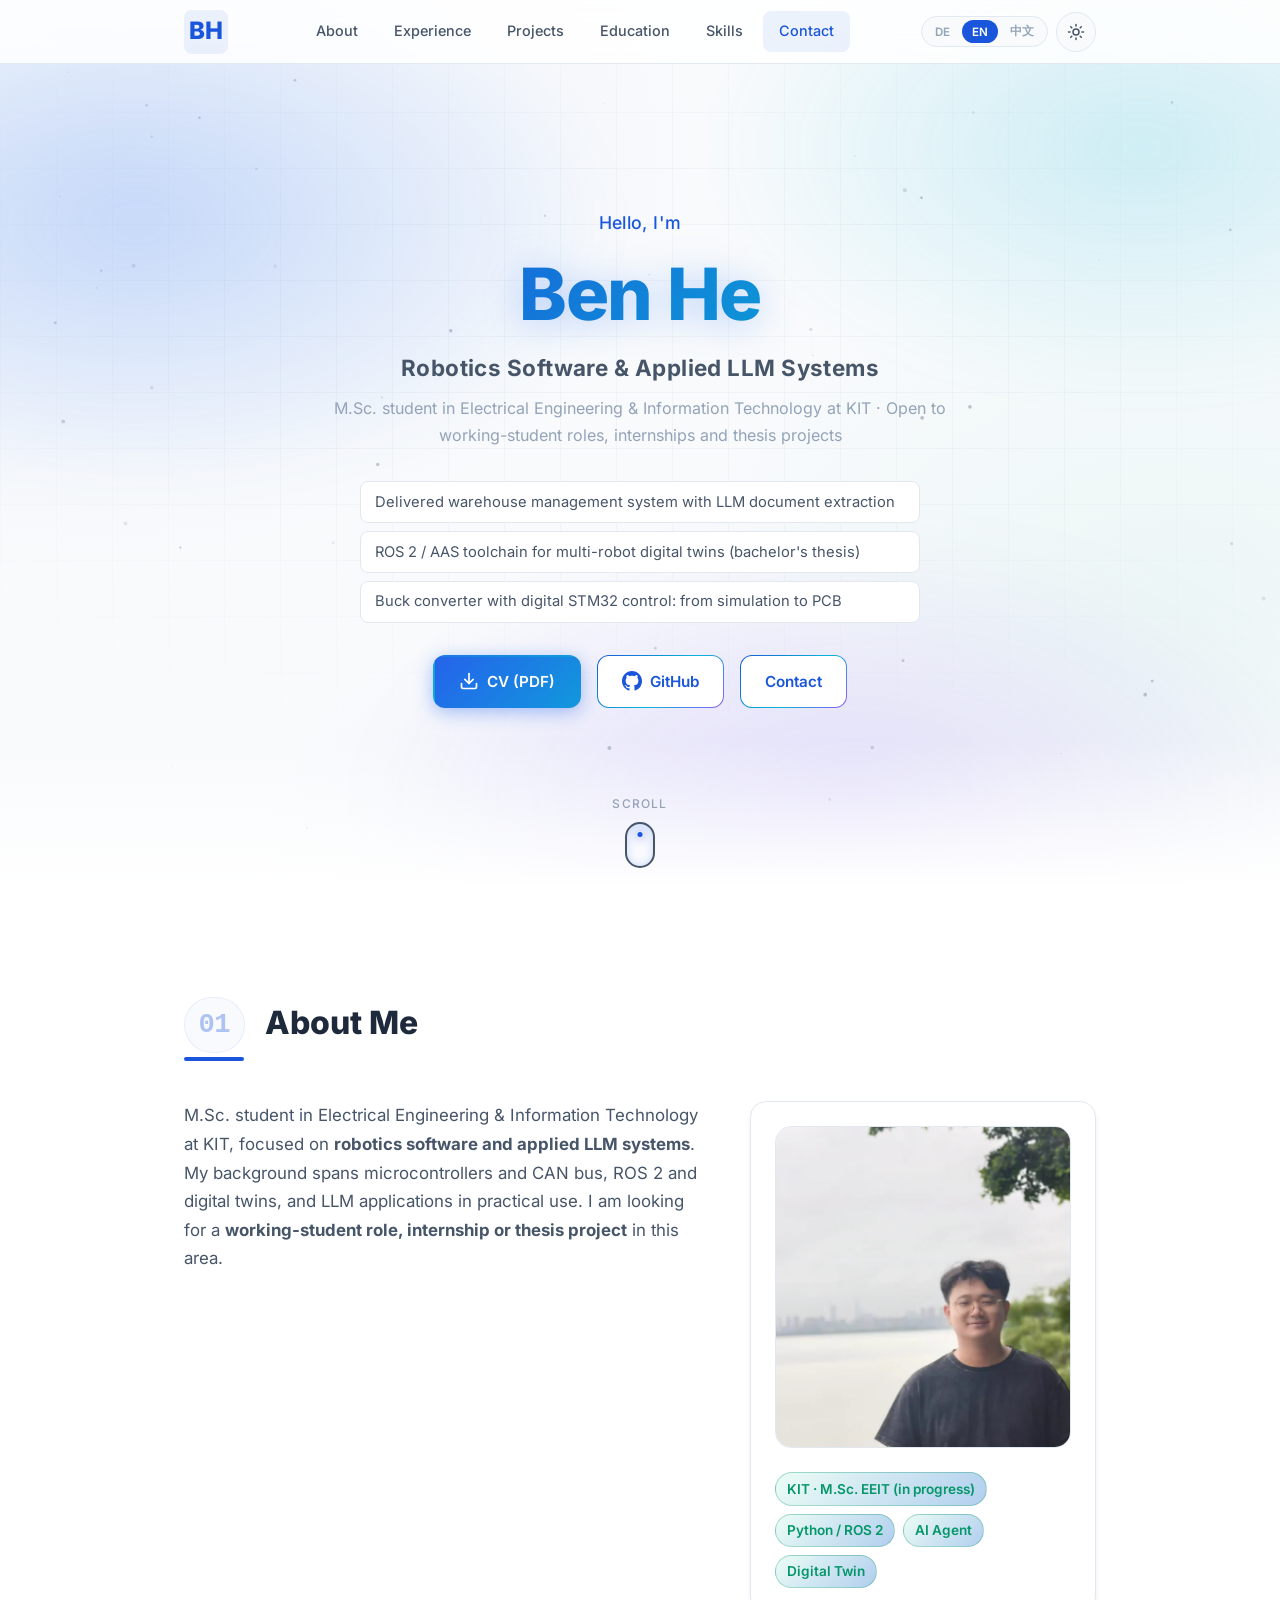
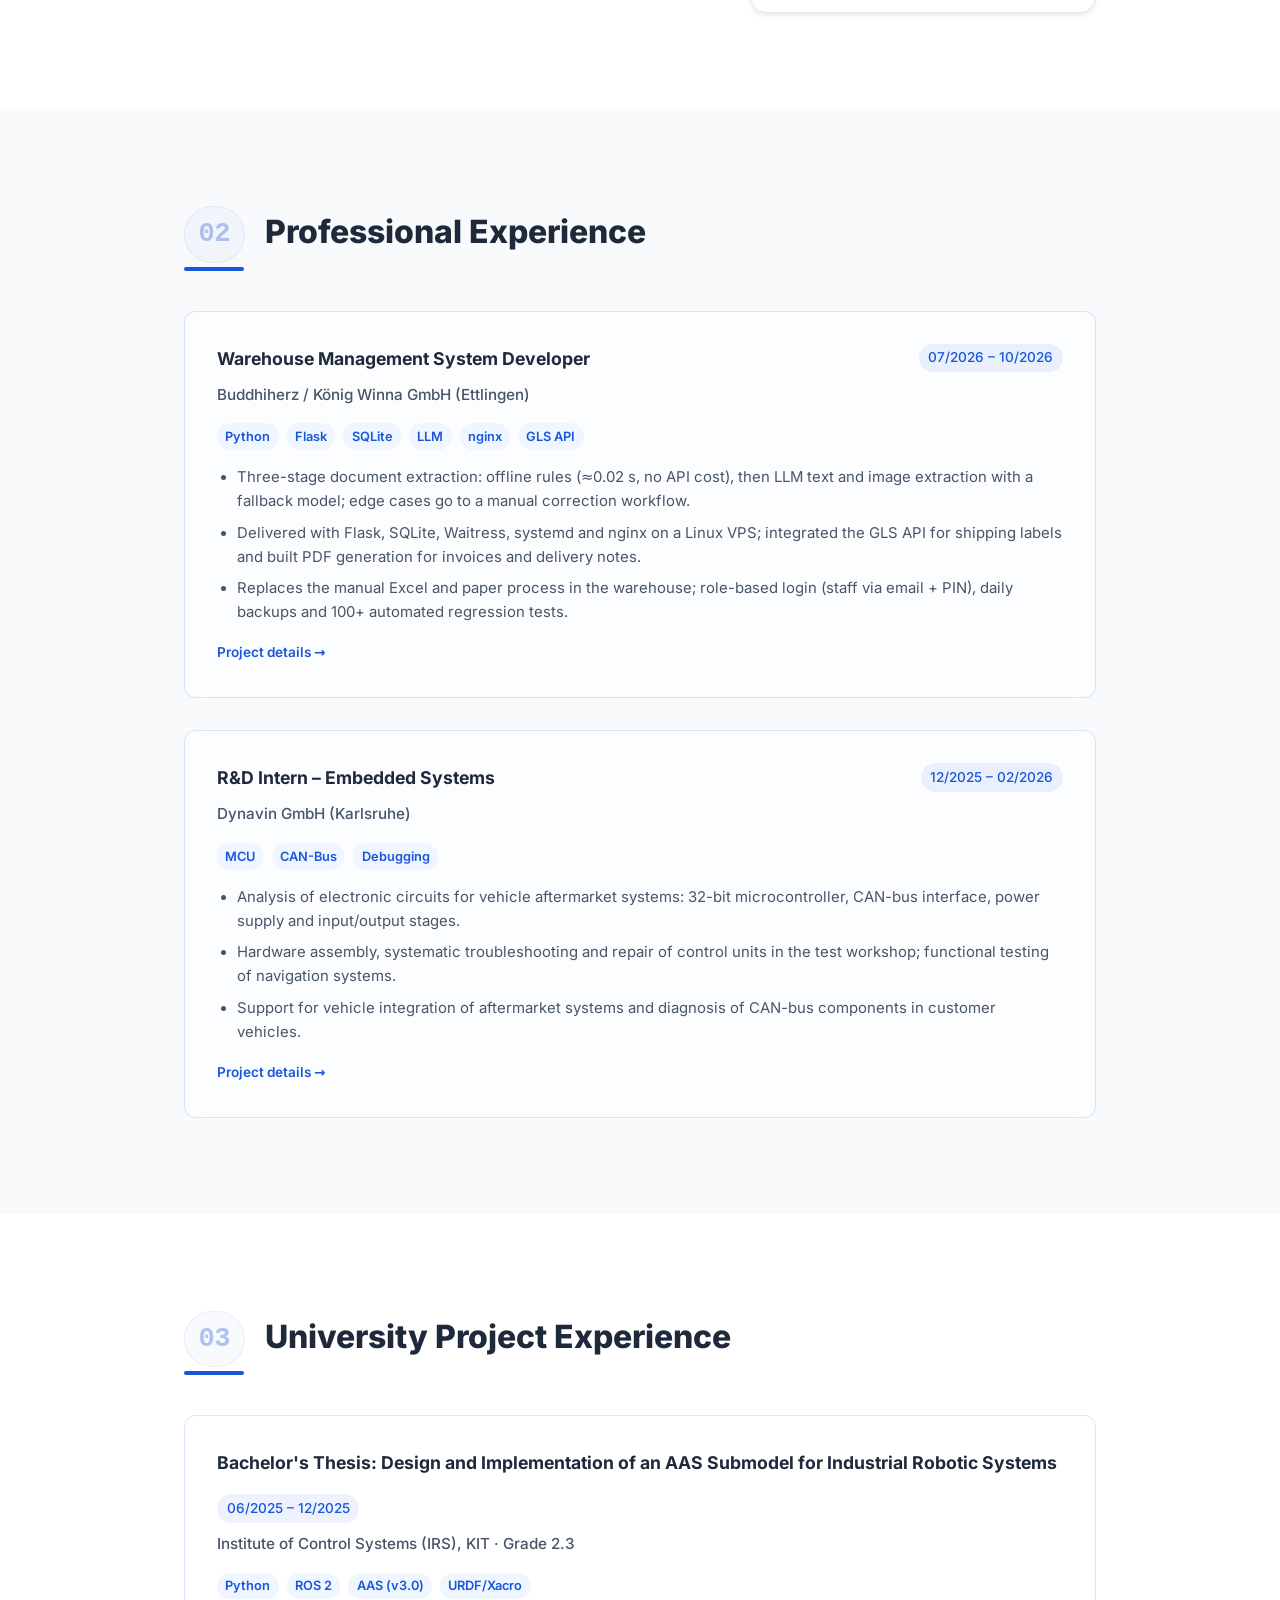
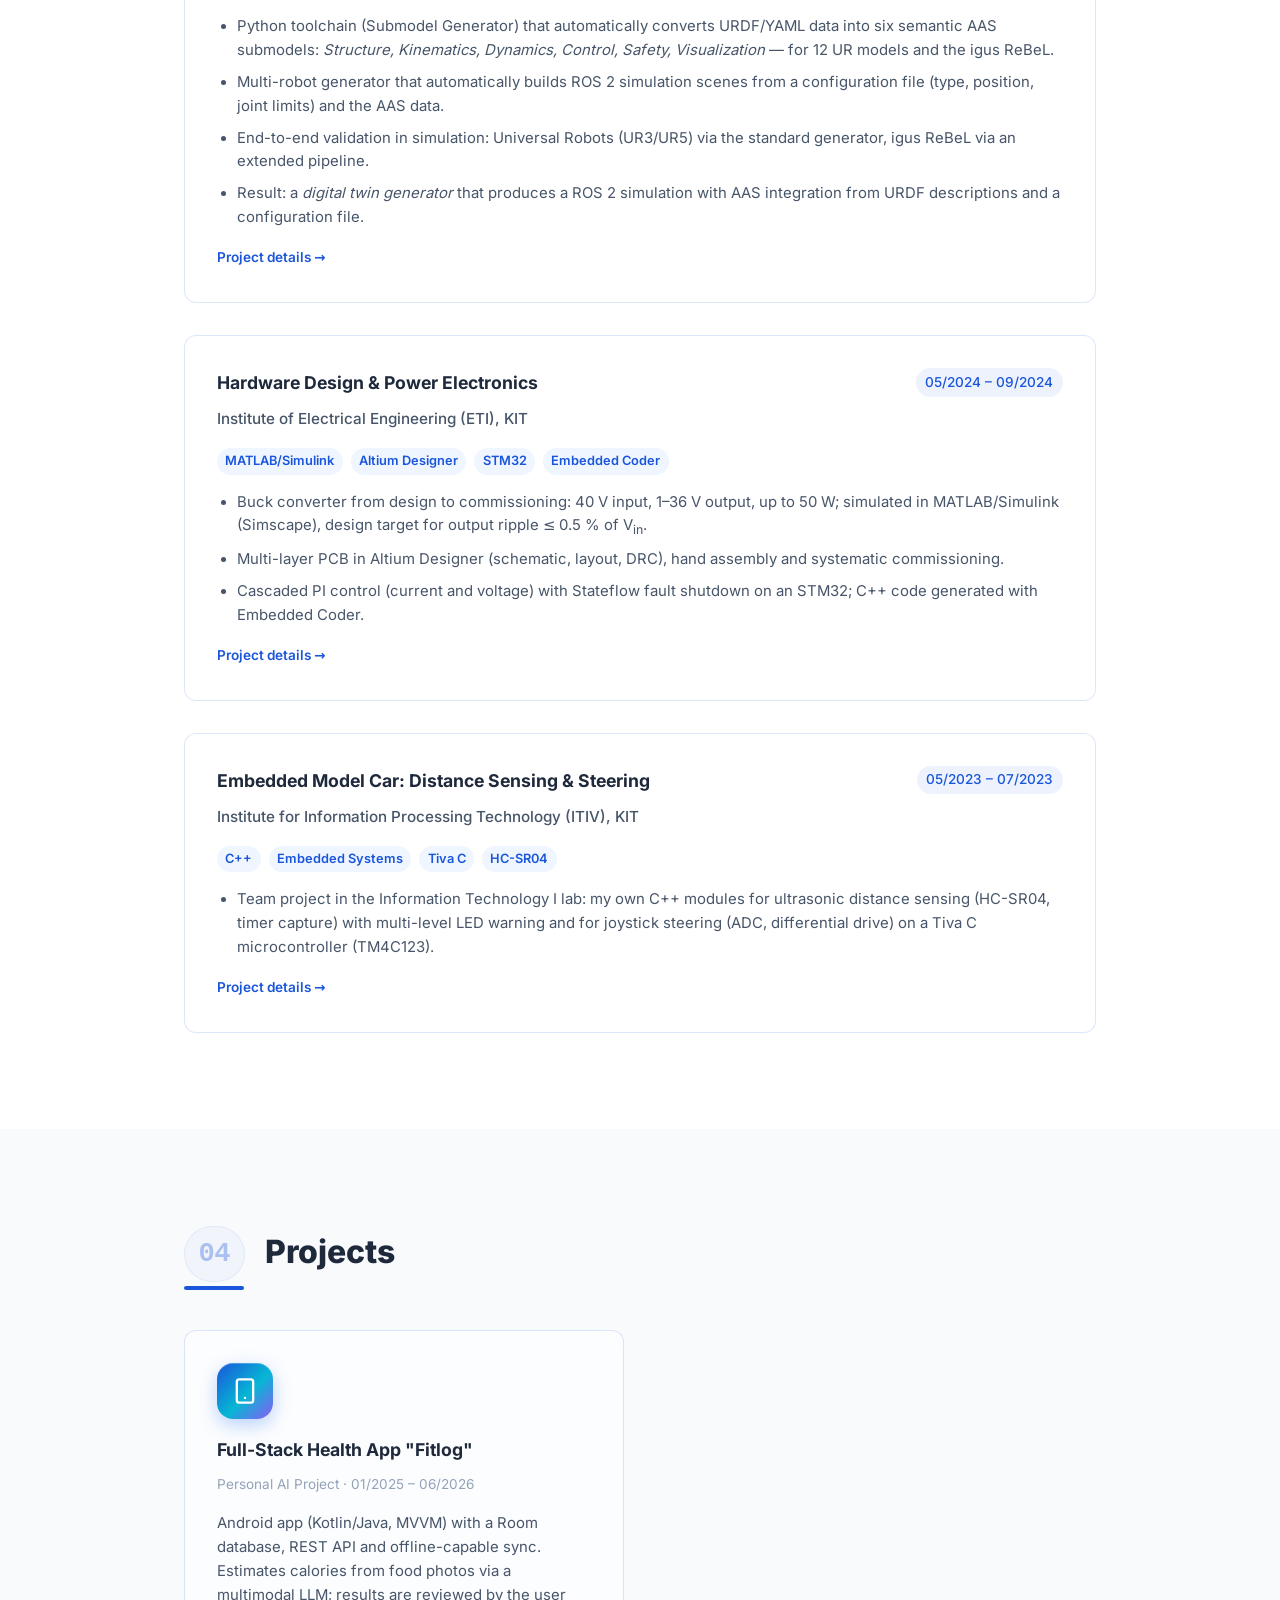
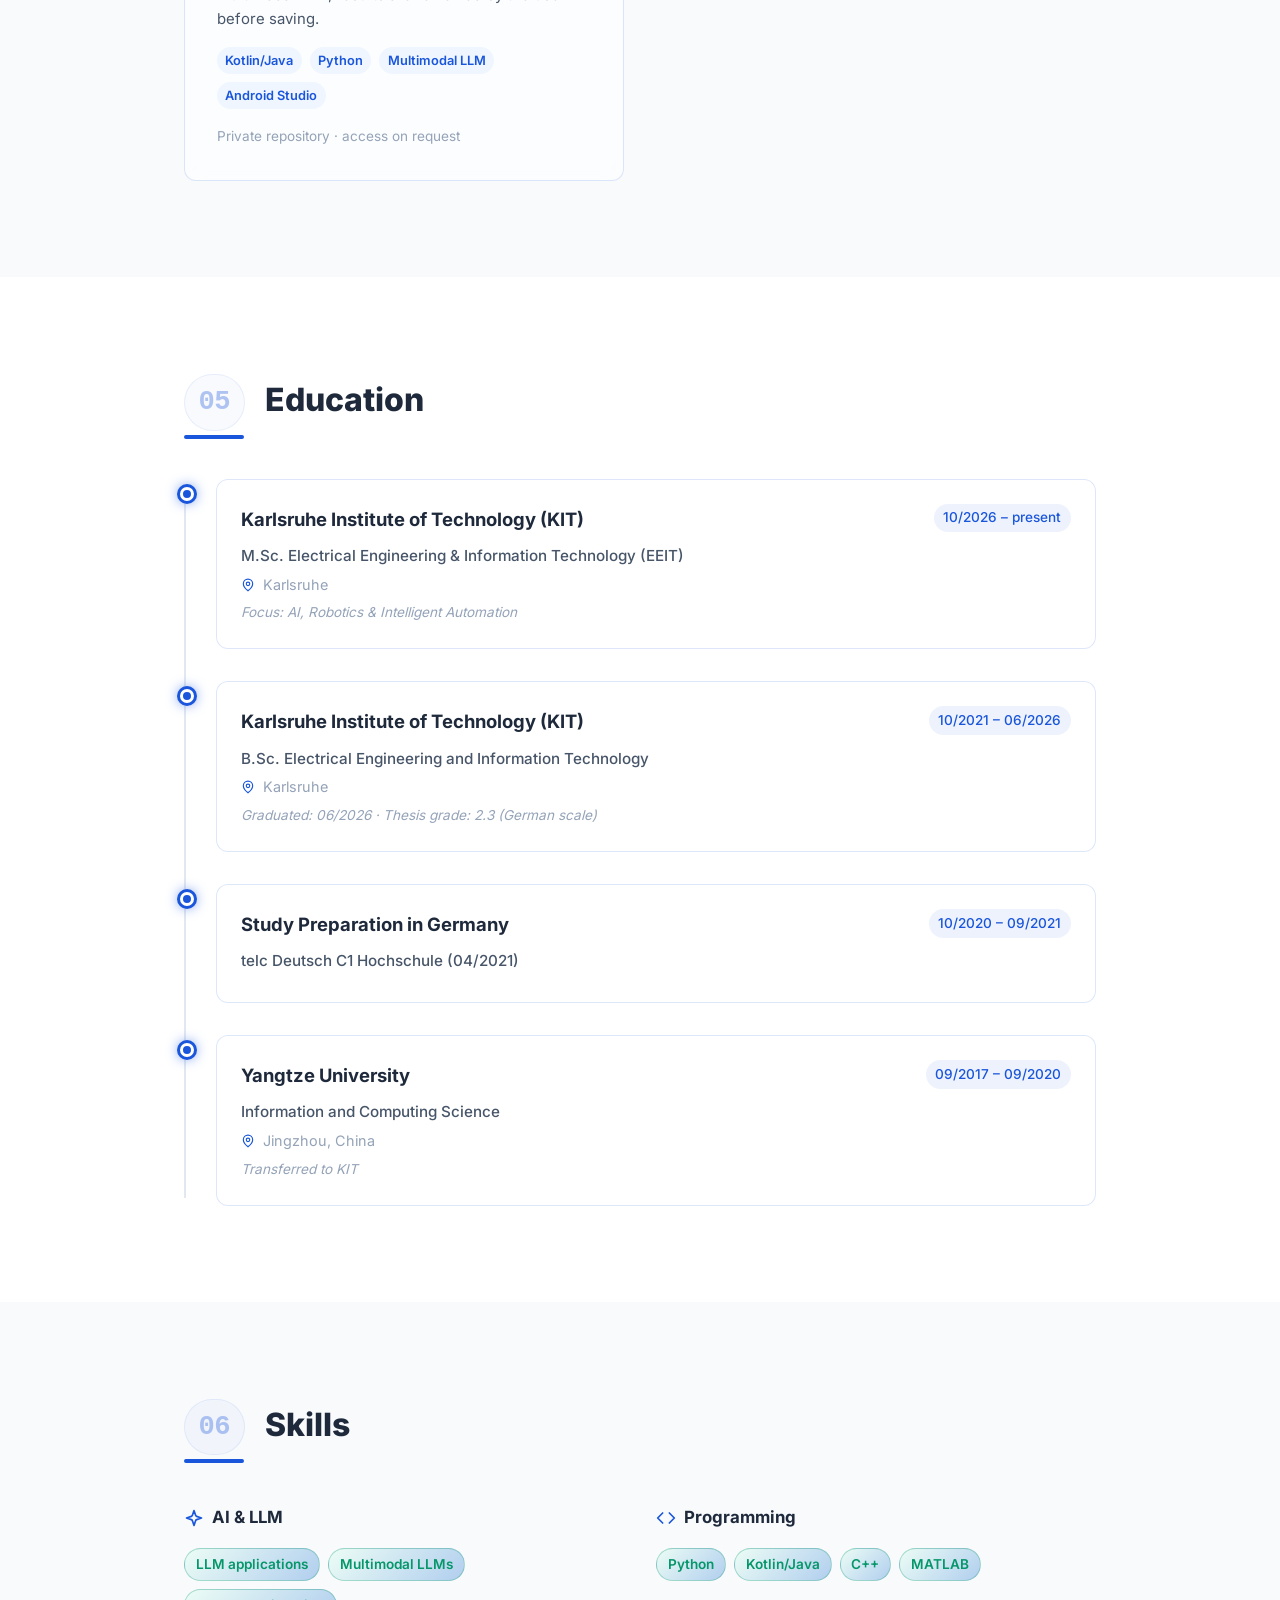
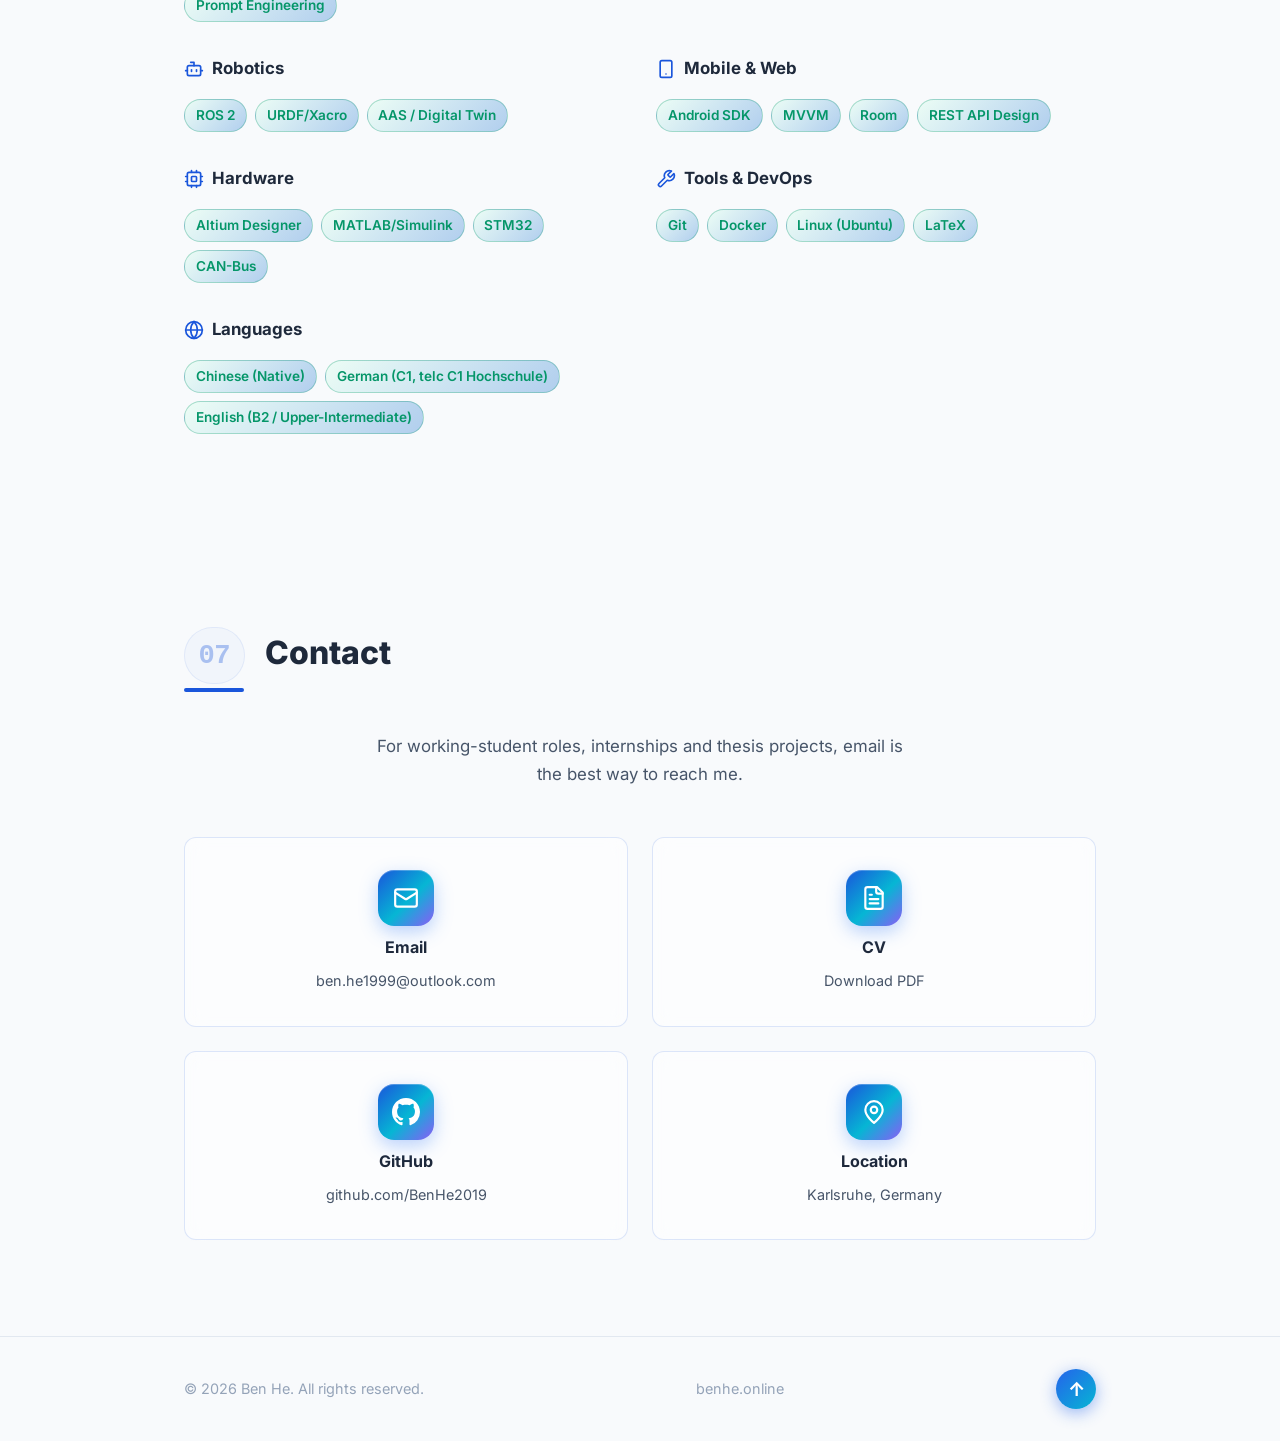
==== commit 2f8e0706: "Merge main into verified portfolio content Keep the SEO files, self-hosted font, section order and B" ====
--- a/index.html
+++ b/index.html
@@ -3,24 +3,26 @@
 <head>
   <meta charset="UTF-8">
   <meta name="viewport" content="width=device-width, initial-scale=1.0">
-  <meta name="description" data-i18n="meta-desc" content="Ben He — M.Sc.-Student EEIT am KIT. Robotik-Software und angewandte LLM-Systeme: ROS 2, Digital Twins, LLM-Agenten und Embedded Systems. Offen für Werkstudentenstellen, Praktika und Abschlussarbeiten.">
+  <meta name="description" data-i18n="meta-desc" content="Ben He — M.Sc.-Student EEIT am KIT. Robotik-Software und angewandte LLM-Systeme: ROS 2, Digital Twins, LLM-Anwendungen und Embedded Systems. Offen für Werkstudentenstellen, Praktika und Abschlussarbeiten.">
   <title>Ben He | Robotics Software &amp; Applied LLM</title>
   <link rel="canonical" href="https://benhe2019.github.io/">
   <link rel="alternate" hreflang="de" href="https://benhe2019.github.io/?lang=de">
   <link rel="alternate" hreflang="en" href="https://benhe2019.github.io/?lang=en">
   <link rel="alternate" hreflang="zh-CN" href="https://benhe2019.github.io/?lang=zh">
   <link rel="alternate" hreflang="x-default" href="https://benhe2019.github.io/">
-  <meta property="og:type" content="profile">
+  <meta property="og:type" content="website">
   <meta property="og:title" content="Ben He | Robotics Software &amp; Applied LLM">
   <meta property="og:description" content="M.Sc.-Student EEIT am KIT. Robotik-Software und angewandte LLM-Systeme. Offen für Werkstudentenstellen, Praktika und Abschlussarbeiten.">
   <meta property="og:url" content="https://benhe2019.github.io/">
-  <meta property="og:image" content="https://benhe2019.github.io/portrait.jpg">
-  <meta name="twitter:card" content="summary">
+  <meta property="og:image" content="https://benhe2019.github.io/og-image.png">
+  <meta property="og:image:width" content="1200">
+  <meta property="og:image:height" content="630">
+  <meta name="twitter:card" content="summary_large_image">
+  <script type="application/ld+json">{"@context": "https://schema.org", "@type": "Person", "name": "Ben He", "url": "https://benhe2019.github.io/", "image": "https://benhe2019.github.io/portrait.jpg", "jobTitle": "M.Sc. Student, Electrical Engineering and Information Technology", "alumniOf": {"@type": "CollegeOrUniversity", "name": "Karlsruher Institut für Technologie"}, "address": {"@type": "PostalAddress", "addressLocality": "Karlsruhe", "addressCountry": "DE"}, "sameAs": ["https://github.com/BenHe2019"], "knowsAbout": ["Robotics", "ROS 2", "Digital Twin", "LLM Applications", "Embedded Systems"]}</script>
   <link rel="icon" type="image/svg+xml" href="favicon.svg">
   <link rel="stylesheet" href="styles.css">
-  <link rel="preconnect" href="https://fonts.googleapis.com">
-  <link rel="preconnect" href="https://fonts.gstatic.com" crossorigin>
-  <link href="https://fonts.googleapis.com/css2?family=Inter:wght@400;500;600;700;800&display=swap" rel="stylesheet">
+  <link rel="apple-touch-icon" href="apple-touch-icon.png">
+  <link rel="preload" href="fonts/inter-latin.woff2" as="font" type="font/woff2" crossorigin>
 </head>
 <body>
 
@@ -33,9 +35,9 @@
       <a href="#hero" class="nav-logo" data-i18n-aria="nav-home" aria-label="Zur Startseite">BH</a>
       <nav class="nav-links" id="navLinks" role="navigation" data-i18n-aria="nav-main" aria-label="Hauptnavigation">
         <a href="#about" data-section="about" data-i18n="nav-about">Über mich</a>
-        <a href="#education" data-section="education" data-i18n="nav-edu">Ausbildung</a>
         <a href="#experience" data-section="experience" data-i18n="nav-exp">Erfahrung</a>
         <a href="#projects" data-section="projects" data-i18n="nav-proj">Projekte</a>
+        <a href="#education" data-section="education" data-i18n="nav-edu">Ausbildung</a>
         <a href="#skills" data-section="skills" data-i18n="nav-skills">Kompetenzen</a>
         <a href="#contact" data-section="contact" data-i18n="nav-contact">Kontakt</a>
       </nav>
@@ -71,7 +73,7 @@
         <ul class="hero-proof">
           <li><a href="buddhiherz.html" data-i18n="hero-proof-1">Ausgeliefertes Lagerverwaltungssystem mit LLM-Dokumentenextraktion</a></li>
           <li><a href="bachelorarbeit.html" data-i18n="hero-proof-2">ROS-2-/AAS-Toolchain für Multi-Robot-Digital-Twins (Bachelorarbeit)</a></li>
-          <li><a href="bennu.html" data-i18n="hero-proof-3">Selbst gehosteter LLM-Sprachassistent als Gehirn für einen künftigen Hausroboter</a></li>
+          <li><a href="power-electronics.html" data-i18n="hero-proof-3">Buck-Wandler mit digitaler STM32-Regelung: von der Simulation bis zur Platine</a></li>
         </ul>
         <div class="hero-cta">
           <a href="cv/Ben_He_Lebenslauf.pdf" class="btn btn-primary" data-cv-link>
@@ -99,11 +101,11 @@
         <h2 class="section-title"><span class="section-num">01</span> <span data-i18n="about-title">Über mich</span></h2>
         <div class="about-layout">
           <div class="about-content">
-            <p data-i18n="about-text">M.Sc.-Student der Elektrotechnik und Informationstechnik am KIT mit Schwerpunkt auf <strong>Robotik-Software und angewandten LLM-Systemen</strong>. Mein Hintergrund reicht von Mikrocontrollern und CAN-Bus über ROS&nbsp;2 und Digital Twins bis zu LLM-Agenten im praktischen Einsatz. Ich suche eine <strong>Werkstudentenstelle, ein Praktikum oder eine Abschlussarbeit</strong> in diesem Bereich.</p>
+            <p data-i18n="about-text">M.Sc.-Student der Elektrotechnik und Informationstechnik am KIT mit Schwerpunkt auf <strong>Robotik-Software und angewandten LLM-Systemen</strong>. Mein Hintergrund reicht von Mikrocontrollern und CAN-Bus über ROS&nbsp;2 und Digital Twins bis zu LLM-Anwendungen im praktischen Einsatz. Ich suche eine <strong>Werkstudentenstelle, ein Praktikum oder eine Abschlussarbeit</strong> in diesem Bereich.</p>
           </div>
           <aside class="about-photo-card" data-i18n-aria="about-photo" aria-label="Persönliche Vorstellung">
             <div class="photo-frame">
-              <picture><source srcset="portrait.webp" type="image/webp"><img src="portrait.jpg" data-i18n-alt="portrait-alt" alt="Portrait von Ben He"></picture>
+              <picture><source srcset="portrait.webp" type="image/webp"><img src="portrait.jpg" width="600" height="826" data-i18n-alt="portrait-alt" alt="Portrait von Ben He"></picture>
             </div>
             <div class="about-badges">
               <span class="tag tag-skill" data-i18n="about-tag-msc">KIT · M.Sc. EEIT (laufend)</span>
@@ -116,69 +118,14 @@
       </div>
     </section>
 
-    <!-- Education Section -->
-    <section class="section section-alt" id="education">
-      <div class="container">
-        <h2 class="section-title"><span class="section-num">02</span> <span data-i18n="edu-title">Ausbildung</span></h2>
-        <div class="timeline">
-          <div class="timeline-item">
-            <div class="timeline-marker"></div>
-            <div class="timeline-card">
-              <div class="timeline-header">
-                <h3 data-i18n="edu-kit-name">Karlsruher Institut für Technologie (KIT)</h3>
-                <span class="timeline-date" data-i18n="edu-kit-msc-date">10/2026 – heute</span>
-              </div>
-              <p class="timeline-subtitle" data-i18n="edu-kit-msc-degree">M.Sc. Elektrotechnik und Informationstechnik (EEIT)</p>
-              <p class="timeline-location"><svg class="loc-pin" width="14" height="14" viewBox="0 0 24 24" fill="none" stroke="currentColor" stroke-width="2" stroke-linecap="round" stroke-linejoin="round" aria-hidden="true"><path d="M20 10c0 6-8 12-8 12s-8-6-8-12a8 8 0 0 1 16 0Z"/><circle cx="12" cy="10" r="3"/></svg> Karlsruhe</p>
-              <p class="timeline-note" data-i18n="edu-kit-msc-note">Schwerpunkt: KI, Robotik &amp; intelligente Automatisierung</p>
-            </div>
-          </div>
-          <div class="timeline-item">
-            <div class="timeline-marker"></div>
-            <div class="timeline-card">
-              <div class="timeline-header">
-                <h3 data-i18n="edu-kit-name">Karlsruher Institut für Technologie (KIT)</h3>
-                <span class="timeline-date">10/2021 – 06/2026</span>
-              </div>
-              <p class="timeline-subtitle" data-i18n="edu-kit-degree">B.Sc. Elektrotechnik und Informationstechnik</p>
-              <p class="timeline-location"><svg class="loc-pin" width="14" height="14" viewBox="0 0 24 24" fill="none" stroke="currentColor" stroke-width="2" stroke-linecap="round" stroke-linejoin="round" aria-hidden="true"><path d="M20 10c0 6-8 12-8 12s-8-6-8-12a8 8 0 0 1 16 0Z"/><circle cx="12" cy="10" r="3"/></svg> Karlsruhe</p>
-              <p class="timeline-note" data-i18n="edu-kit-note">Abschluss: 06/2026 · Bachelorarbeit: Note 2,3</p>
-            </div>
-          </div>
-          <div class="timeline-item">
-            <div class="timeline-marker"></div>
-            <div class="timeline-card">
-              <div class="timeline-header">
-                <h3 data-i18n="edu-prep-name">Studienvorbereitung in Deutschland</h3>
-                <span class="timeline-date">10/2020 – 09/2021</span>
-              </div>
-              <p class="timeline-subtitle" data-i18n="edu-prep-degree">telc Deutsch C1 Hochschule (04/2021)</p>
-            </div>
-          </div>
-          <div class="timeline-item">
-            <div class="timeline-marker"></div>
-            <div class="timeline-card">
-              <div class="timeline-header">
-                <h3 data-i18n="edu-yz-name">Yangtze-Universität</h3>
-                <span class="timeline-date">09/2017 – 09/2020</span>
-              </div>
-              <p class="timeline-subtitle" data-i18n="edu-yz-degree">Information and Computing Science</p>
-              <p class="timeline-location"><svg class="loc-pin" width="14" height="14" viewBox="0 0 24 24" fill="none" stroke="currentColor" stroke-width="2" stroke-linecap="round" stroke-linejoin="round" aria-hidden="true"><path d="M20 10c0 6-8 12-8 12s-8-6-8-12a8 8 0 0 1 16 0Z"/><circle cx="12" cy="10" r="3"/></svg> Jingzhou, China</p>
-              <p class="timeline-note" data-i18n="edu-yz-note">Wechsel ans KIT</p>
-            </div>
-          </div>
-        </div>
-      </div>
-    </section>
-
     <!-- Experience Section -->
-    <section class="section" id="experience">
-      <div class="container">
-        <h2 class="section-title"><span class="section-num">03</span> <span data-i18n="exp-title">Berufserfahrung</span></h2>
+    <section class="section section-alt" id="experience">
+      <div class="container">
+        <h2 class="section-title"><span class="section-num">02</span> <span data-i18n="exp-title">Berufserfahrung</span></h2>
         <div class="exp-grid">
           <!-- Buddhiherz -->
           <article class="exp-card">
-            <a href="buddhiherz.html" class="exp-card-link" aria-label="Buddhiherz Cloud-Lagerverwaltungssystem – Details">
+            <a href="buddhiherz.html" class="exp-card-link">
             <div class="exp-card-header">
               <h3 data-i18n="exp-buddhiherz-title">Entwickler Lagerverwaltungssystem (WMS)</h3>
               <span class="exp-date">07/2026 – 10/2026</span>
@@ -202,7 +149,7 @@
           </article>
           <!-- Praktikum Dynavin -->
           <article class="exp-card">
-            <a href="praktikum.html" class="exp-card-link" aria-label="Praktikant F&amp;E – Embedded Systems – Details">
+            <a href="praktikum.html" class="exp-card-link">
               <div class="exp-card-header">
                 <h3 data-i18n="exp-praktikum-title">Praktikant F&amp;E – Embedded Systems</h3>
                 <span class="exp-date">12/2025 – 02/2026</span>
@@ -226,13 +173,13 @@
     </section>
 
     <!-- University Project Experience Section -->
-    <section class="section section-alt" id="uni">
-      <div class="container">
-        <h2 class="section-title"><span class="section-num">04</span> <span data-i18n="uni-title">Universitäre Projekterfahrung</span></h2>
+    <section class="section" id="uni">
+      <div class="container">
+        <h2 class="section-title"><span class="section-num">03</span> <span data-i18n="uni-title">Universitäre Projekterfahrung</span></h2>
         <div class="exp-grid">
           <!-- Bachelor Thesis -->
           <article class="exp-card">
-            <a href="bachelorarbeit.html" class="exp-card-link" aria-label="Bachelorarbeit: AAS-Submodell für industrielle Robotersysteme – Details">
+            <a href="bachelorarbeit.html" class="exp-card-link">
               <div class="exp-card-header">
                 <h3 data-i18n="exp-thesis-title">Bachelorarbeit: Entwurf und Implementierung eines AAS-Submodells für industrielle Robotersysteme</h3>
                 <span class="exp-date">06/2025 – 12/2025</span>
@@ -255,7 +202,7 @@
           </article>
           <!-- ETI -->
           <article class="exp-card">
-            <a href="power-electronics.html" class="exp-card-link" aria-label="Hardware-Design & Leistungselektronik – Details">
+            <a href="power-electronics.html" class="exp-card-link">
               <div class="exp-card-header">
                 <h3 data-i18n="exp-eti-title">Hardware-Design &amp; Leistungselektronik</h3>
                 <span class="exp-date">05/2024 – 09/2024</span>
@@ -277,7 +224,7 @@
           </article>
           <!-- ITIV -->
           <article class="exp-card">
-            <a href="pit-autopilot.html" class="exp-card-link" aria-label="Embedded-Modellfahrzeug – Details">
+            <a href="pit-autopilot.html" class="exp-card-link">
               <div class="exp-card-header">
                 <h3 data-i18n="exp-itiv-title">Embedded-Modellfahrzeug: Distanzmessung &amp; Lenkung</h3>
                 <span class="exp-date">05/2023 – 07/2023</span>
@@ -300,27 +247,10 @@
     </section>
 
     <!-- Projects Section -->
-    <section class="section" id="projects">
-      <div class="container">
-        <h2 class="section-title"><span class="section-num">05</span> <span data-i18n="proj-title">Projekte</span></h2>
+    <section class="section section-alt" id="projects">
+      <div class="container">
+        <h2 class="section-title"><span class="section-num">04</span> <span data-i18n="proj-title">Projekte</span></h2>
         <div class="projects-grid">
-
-          <article class="project-card">
-            <div class="project-icon"><svg width="28" height="28" viewBox="0 0 24 24" fill="none" stroke="currentColor" stroke-width="2" stroke-linecap="round" stroke-linejoin="round" aria-hidden="true"><path d="M12 2a3 3 0 0 0-3 3v7a3 3 0 0 0 6 0V5a3 3 0 0 0-3-3Z"/><path d="M19 10v2a7 7 0 0 1-14 0v-2"/><line x1="12" x2="12" y1="19" y2="22"/></svg></div>
-            <h3 data-i18n="proj-bennu-title">Bennu — Selbst gehosteter LLM-Sprachassistent (Roboter-Gehirn)</h3>
-            <p class="project-meta" data-i18n="proj-bennu-meta">Persönliches Projekt · seit 09/2026 · in Entwicklung</p>
-            <p class="project-desc" data-i18n="proj-bennu-desc">Selbst gehostetes Lebensassistenz-System: Sprachkette (Wake-Word → ASR → LLM-Agent → TTS) mit Schnellpfad für häufige Befehle, dazu Kalender, Buchhaltung, Gesundheitsdaten und Smart-Home-Steuerung. Stimme, Web-Dashboard, Android-App und Sensoren laufen auf eine Datenbank zusammen. Langfristiges Ziel: das Gehirn eines Hausroboters; der Roboter-Körper ist noch in Planung.</p>
-            <div class="project-tags">
-              <span class="tag">Python</span>
-              <span class="tag">LLM Agents</span>
-              <span class="tag">STT/TTS</span>
-              <span class="tag">Android</span>
-              <span class="tag">Smart Home</span>
-            </div>
-            <a href="bennu.html" class="project-link">
-              <span data-i18n="proj-bennu-more">Projektdetails →</span>
-            </a>
-          </article>
 
           <article class="project-card">
             <div class="project-icon"><svg width="28" height="28" viewBox="0 0 24 24" fill="none" stroke="currentColor" stroke-width="2" stroke-linecap="round" stroke-linejoin="round" aria-hidden="true"><rect width="14" height="20" x="5" y="2" rx="2" ry="2"/><path d="M12 18h.01"/></svg></div>
@@ -339,6 +269,61 @@
       </div>
     </section>
 
+    <!-- Education Section -->
+    <section class="section" id="education">
+      <div class="container">
+        <h2 class="section-title"><span class="section-num">05</span> <span data-i18n="edu-title">Ausbildung</span></h2>
+        <div class="timeline">
+          <div class="timeline-item">
+            <div class="timeline-marker"></div>
+            <div class="timeline-card">
+              <div class="timeline-header">
+                <h3 data-i18n="edu-kit-name">Karlsruher Institut für Technologie (KIT)</h3>
+                <span class="timeline-date" data-i18n="edu-kit-msc-date">10/2026 – heute</span>
+              </div>
+              <p class="timeline-subtitle" data-i18n="edu-kit-msc-degree">M.Sc. Elektrotechnik und Informationstechnik (EEIT)</p>
+              <p class="timeline-location"><svg class="loc-pin" width="14" height="14" viewBox="0 0 24 24" fill="none" stroke="currentColor" stroke-width="2" stroke-linecap="round" stroke-linejoin="round" aria-hidden="true"><path d="M20 10c0 6-8 12-8 12s-8-6-8-12a8 8 0 0 1 16 0Z"/><circle cx="12" cy="10" r="3"/></svg> Karlsruhe</p>
+              <p class="timeline-note" data-i18n="edu-kit-msc-note">Schwerpunkt: KI, Robotik &amp; intelligente Automatisierung</p>
+            </div>
+          </div>
+          <div class="timeline-item">
+            <div class="timeline-marker"></div>
+            <div class="timeline-card">
+              <div class="timeline-header">
+                <h3 data-i18n="edu-kit-name">Karlsruher Institut für Technologie (KIT)</h3>
+                <span class="timeline-date">10/2021 – 06/2026</span>
+              </div>
+              <p class="timeline-subtitle" data-i18n="edu-kit-degree">B.Sc. Elektrotechnik und Informationstechnik</p>
+              <p class="timeline-location"><svg class="loc-pin" width="14" height="14" viewBox="0 0 24 24" fill="none" stroke="currentColor" stroke-width="2" stroke-linecap="round" stroke-linejoin="round" aria-hidden="true"><path d="M20 10c0 6-8 12-8 12s-8-6-8-12a8 8 0 0 1 16 0Z"/><circle cx="12" cy="10" r="3"/></svg> Karlsruhe</p>
+              <p class="timeline-note" data-i18n="edu-kit-note">Abschluss: 06/2026 · Bachelorarbeit: Note 2,3</p>
+            </div>
+          </div>
+          <div class="timeline-item">
+            <div class="timeline-marker"></div>
+            <div class="timeline-card">
+              <div class="timeline-header">
+                <h3 data-i18n="edu-prep-name">Studienvorbereitung in Deutschland</h3>
+                <span class="timeline-date">10/2020 – 09/2021</span>
+              </div>
+              <p class="timeline-subtitle" data-i18n="edu-prep-degree">telc Deutsch C1 Hochschule (04/2021)</p>
+            </div>
+          </div>
+          <div class="timeline-item">
+            <div class="timeline-marker"></div>
+            <div class="timeline-card">
+              <div class="timeline-header">
+                <h3 data-i18n="edu-yz-name">Yangtze-Universität</h3>
+                <span class="timeline-date">09/2017 – 09/2020</span>
+              </div>
+              <p class="timeline-subtitle" data-i18n="edu-yz-degree">Information and Computing Science</p>
+              <p class="timeline-location"><svg class="loc-pin" width="14" height="14" viewBox="0 0 24 24" fill="none" stroke="currentColor" stroke-width="2" stroke-linecap="round" stroke-linejoin="round" aria-hidden="true"><path d="M20 10c0 6-8 12-8 12s-8-6-8-12a8 8 0 0 1 16 0Z"/><circle cx="12" cy="10" r="3"/></svg> Jingzhou, China</p>
+              <p class="timeline-note" data-i18n="edu-yz-note">Wechsel ans KIT</p>
+            </div>
+          </div>
+        </div>
+      </div>
+    </section>
+
     <!-- Skills Section -->
     <section class="section section-alt" id="skills">
       <div class="container">
@@ -347,7 +332,7 @@
           <div class="skill-group">
             <h3><svg class="skill-icon" width="20" height="20" viewBox="0 0 24 24" fill="none" stroke="currentColor" stroke-width="2" stroke-linecap="round" stroke-linejoin="round" aria-hidden="true"><path d="m12 3-1.912 5.813a2 2 0 0 1-1.275 1.275L3 12l5.813 1.912a2 2 0 0 1 1.275 1.275L12 21l1.912-5.813a2 2 0 0 1 1.275-1.275L21 12l-5.813-1.912a2 2 0 0 1-1.275-1.275L12 3Z"/></svg><span data-i18n="skills-ai">KI &amp; LLM</span></h3>
             <div class="skill-tags">
-              <span class="tag tag-skill" data-i18n="skill-llm">LLM-Agenten</span>
+              <span class="tag tag-skill" data-i18n="skill-llm">LLM-Anwendungen</span>
               <span class="tag tag-skill" data-i18n="skill-mm">Multimodale LLMs</span>
               <span class="tag tag-skill">Prompt Engineering</span>
             </div>
@@ -408,10 +393,8 @@
       </div>
     </section>
 
-
-
     <!-- Contact Section -->
-    <section class="section" id="contact">
+    <section class="section section-alt" id="contact">
       <div class="container">
         <h2 class="section-title"><span class="section-num">07</span> <span data-i18n="contact-title">Kontakt</span></h2>
         <p class="contact-intro" data-i18n="contact-intro">Für Werkstudentenstellen, Praktika und Abschlussarbeiten erreichen Sie mich am besten per E-Mail.</p>
@@ -447,6 +430,7 @@
   <footer class="footer">
     <div class="container footer-content">
       <p data-i18n="footer-text">© 2026 Ben He. Alle Rechte vorbehalten.</p>
+      <a href="https://benhe.online" class="footer-link">benhe.online</a>
       <a href="#hero" class="back-to-top" data-i18n-aria="back-top" aria-label="Zurück nach oben">↑</a>
     </div>
   </footer>
--- a/styles.css
+++ b/styles.css
@@ -1,3 +1,11 @@
+@font-face {
+  font-family: 'Inter';
+  font-style: normal;
+  font-weight: 400 800;
+  font-display: swap;
+  src: url('fonts/inter-latin.woff2') format('woff2');
+}
+
 /* ============================================================
    Personal Website — Ben He
    Design System & Styles
@@ -321,6 +329,8 @@
     padding: 2px;
   }
   .lang-option {
+    min-width: 32px;
+    min-height: 32px;
     padding: 3px 8px;
     font-size: 0.68rem;
   }
@@ -1062,6 +1072,15 @@
   display: flex;
   justify-content: space-between;
   align-items: center;
+}
+
+.footer-link {
+  font-size: 0.9rem;
+  color: var(--color-text-muted);
+}
+
+.footer-link:hover {
+  color: var(--color-primary);
 }
 
 .footer-content p {
